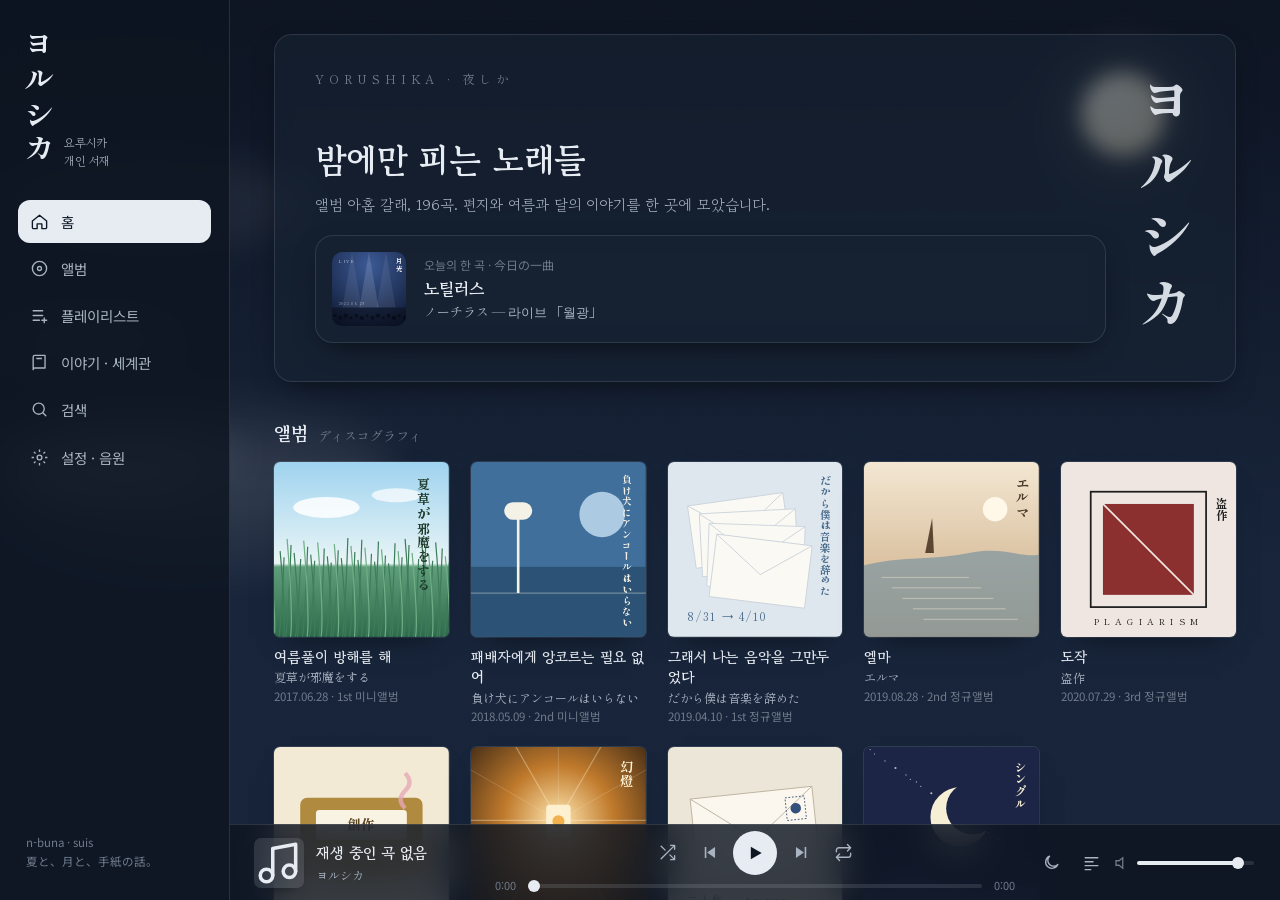
==== docs/index.html @ 0a89883e "앨범 커버 점검: 라이브는 공식 영상 썸네일, 앨범별 상태 표시, 실패 시 재시도 - 라이브 5편: 음악 카탈로그에 커버가 없어 공식 채널 대표 라이브 영상 썸네일(자르지 않음) " ====
<!DOCTYPE html>
<html lang="ko" data-mode="day">
<head>
<meta charset="utf-8">
<meta name="viewport" content="width=device-width,initial-scale=1,viewport-fit=cover">
<meta name="theme-color" content="#f7f4ec">
<meta name="mobile-web-app-capable" content="yes">
<meta name="apple-mobile-web-app-capable" content="yes">
<title>夜しか — 요루시카 서재</title>
<link rel="manifest" href="manifest.webmanifest">
<link rel="icon" href="icon-192.png">
<link rel="preconnect" href="https://fonts.googleapis.com"><link rel="preconnect" href="https://fonts.gstatic.com" crossorigin>
<link href="https://fonts.googleapis.com/css2?family=Shippori+Mincho:wght@400;600;800&family=Gowun+Batang:wght@400;700&family=Noto+Sans+KR:wght@400;500;700&display=swap" rel="stylesheet">
<style>:root{
  --paper:#f7f4ec; --paper2:#efeadf; --ink:#1f2a36; --ink2:#5b6672; --ink3:#8d96a0;
  --line:rgba(31,42,54,.12); --card:rgba(255,255,255,.62); --glass:rgba(250,248,242,.78);
  --accent:#3f6f9a; --accent2:#b9d4ea; --sky1:#cfe6f5; --sky2:#f7f4ec; --shadow:0 10px 30px -14px rgba(31,42,54,.35);
  --jp:'Shippori Mincho','Hiragino Mincho ProN','Yu Mincho',serif;
  --kr:'Gowun Batang','Noto Serif KR','Nanum Myeongjo',serif;
  --ui:'Noto Sans KR','Pretendard',system-ui,sans-serif;
  --player-h:76px; --tab-h:0px;
}
[data-mode=night]{
  --paper:#0f1724; --paper2:#141e2e; --ink:#e7ecf3; --ink2:#a9b4c2; --ink3:#6f7b8b;
  --line:rgba(231,236,243,.12); --card:rgba(24,34,50,.62); --glass:rgba(14,21,33,.82);
  --sky1:#0b1220; --sky2:#152238; --shadow:0 10px 30px -12px rgba(0,0,0,.7);
}
*{box-sizing:border-box;-webkit-tap-highlight-color:transparent}
html,body{margin:0;height:100%}
body{background:var(--paper);color:var(--ink);font-family:var(--ui);font-size:15px;line-height:1.6;overflow:hidden;transition:background .6s,color .6s}
button{font:inherit;color:inherit;background:none;border:0;cursor:pointer;padding:0}
input,textarea{font:inherit;color:inherit}
a{color:inherit;text-decoration:none}
.jp{font-family:var(--jp)} .kr{font-family:var(--kr)}

/* ---------- 하늘 배경 ---------- */
#sky{position:fixed;inset:0;z-index:0;pointer-events:none;background:linear-gradient(180deg,var(--sky1) 0%,var(--sky2) 62%);transition:background .8s}
#sky::after{content:"";position:absolute;inset:0;opacity:.35;mix-blend-mode:multiply;
  background-image:url("data:image/svg+xml,%3Csvg xmlns='http://www.w3.org/2000/svg' width='160' height='160'%3E%3Cfilter id='n'%3E%3CfeTurbulence type='fractalNoise' baseFrequency='.9' numOctaves='2' stitchTiles='stitch'/%3E%3CfeColorMatrix values='0 0 0 0 .5 0 0 0 0 .45 0 0 0 0 .4 0 0 0 .18 0'/%3E%3C/filter%3E%3Crect width='100%25' height='100%25' filter='url(%23n)'/%3E%3C/svg%3E")}
[data-mode=night] #sky::after{mix-blend-mode:screen;opacity:.12}
.cloud{position:absolute;border-radius:50%;background:#fff;filter:blur(18px);opacity:.75;animation:drift linear infinite}
[data-mode=night] .cloud{opacity:.05}
@keyframes drift{from{transform:translateX(-30vw)}to{transform:translateX(130vw)}}
.star{position:absolute;width:2px;height:2px;border-radius:50%;background:#fff;opacity:0;animation:tw 4s ease-in-out infinite}
[data-mode=day] .star{display:none}
@keyframes tw{0%,100%{opacity:.1}50%{opacity:.9}}
#moon{position:absolute;right:9%;top:8%;width:84px;height:84px;border-radius:50%;opacity:0;transition:opacity 1s;
  background:radial-gradient(circle at 36% 34%,#fffbea,#f2e6c4 60%,#d8c99c);box-shadow:0 0 60px 14px rgba(255,244,210,.18)}
[data-mode=night] #moon{opacity:.9}
.petal{position:absolute;top:-20px;width:9px;height:7px;border-radius:70% 0 70% 0;background:#f4cfd6;opacity:.7;animation:fall linear infinite}
[data-mode=night] .petal{background:#9fb4d8;opacity:.25}
@keyframes fall{to{transform:translate(-120px,110vh) rotate(540deg)}}

/* ---------- 레이아웃 ---------- */
#app{position:relative;z-index:1;display:grid;grid-template-columns:230px 1fr;height:100%}
#side{padding:28px 18px;display:flex;flex-direction:column;gap:4px;border-right:1px solid var(--line);background:var(--glass);backdrop-filter:blur(14px)}
.brand{display:flex;align-items:flex-end;gap:10px;margin:0 6px 26px}
.brand .v{writing-mode:vertical-rl;font-family:var(--jp);font-size:30px;font-weight:800;letter-spacing:.18em;line-height:1}
.brand small{font-family:var(--kr);color:var(--ink2);font-size:12px;line-height:1.5}
.nav{display:flex;align-items:center;gap:12px;padding:10px 12px;border-radius:12px;color:var(--ink2);font-size:14.5px;transition:.2s}
.nav svg{width:19px;height:19px;flex:none}
.nav:hover{background:var(--line);color:var(--ink)}
.nav.on{background:var(--ink);color:var(--paper)}
.side-foot{margin-top:auto;font-size:11.5px;color:var(--ink3);padding:0 8px;line-height:1.7}
#main{overflow-y:auto;overflow-x:hidden;padding:34px 44px calc(var(--player-h) + 40px);scroll-behavior:smooth}
#main::-webkit-scrollbar{width:8px}#main::-webkit-scrollbar-thumb{background:var(--line);border-radius:8px}
.view{animation:rise .5s cubic-bezier(.2,.7,.2,1)}
@keyframes rise{from{opacity:0;transform:translateY(10px)}to{opacity:1;transform:none}}
#tabs{display:none}

/* ---------- 공통 ---------- */
h1.page{font-family:var(--kr);font-weight:700;font-size:30px;margin:0 0 4px;letter-spacing:-.01em}
.page-sub{color:var(--ink2);font-family:var(--jp);margin:0 0 26px;font-size:14px}
.sec-t{display:flex;align-items:baseline;gap:10px;margin:36px 0 14px}
.sec-t h2{font-family:var(--kr);font-size:19px;margin:0}
.sec-t span{font-family:var(--jp);color:var(--ink3);font-size:13px}
.card{background:var(--card);border:1px solid var(--line);border-radius:18px;backdrop-filter:blur(10px);box-shadow:var(--shadow)}
.btn{display:inline-flex;align-items:center;gap:8px;padding:9px 16px;border-radius:999px;border:1px solid var(--line);background:var(--card);font-size:13.5px;transition:.2s}
.btn:hover{border-color:var(--ink2)}
.btn.pri{background:var(--ink);color:var(--paper);border-color:var(--ink)}
.btn svg{width:16px;height:16px}
.ibtn{width:36px;height:36px;display:inline-grid;place-items:center;border-radius:50%;transition:.15s;color:var(--ink2)}
.ibtn:hover{background:var(--line);color:var(--ink)}
.ibtn svg{width:19px;height:19px}
.ibtn.on{color:#d4566b}
.chip{display:inline-block;font-size:11px;padding:2px 8px;border-radius:999px;border:1px solid var(--line);color:var(--ink2);font-family:var(--ui)}
.muted{color:var(--ink2)} .tiny{font-size:12px;color:var(--ink3)}
.empty{padding:40px 20px;text-align:center;color:var(--ink2);font-family:var(--kr)}

/* ---------- 홈 ---------- */
.hero{position:relative;display:grid;grid-template-columns:1fr auto;gap:30px;align-items:end;padding:38px 40px;overflow:hidden;min-height:250px}
.hero .vt{writing-mode:vertical-rl;font-family:var(--jp);font-size:54px;font-weight:800;letter-spacing:.25em;line-height:1.1;opacity:.92}
.hero h1{font-family:var(--kr);font-size:34px;line-height:1.35;margin:0 0 10px;font-weight:700}
.hero p{margin:0;color:var(--ink2);font-family:var(--kr);max-width:520px}
.hero .line{position:absolute;left:40px;top:34px;font-family:var(--jp);font-size:12px;letter-spacing:.4em;color:var(--ink3)}
.today{display:flex;gap:18px;align-items:center;padding:16px;margin-top:18px;cursor:pointer}
.today .art{width:74px;height:74px;border-radius:10px;flex:none;overflow:hidden}
.shelf{display:grid;grid-template-columns:repeat(auto-fill,minmax(168px,1fr));gap:22px}
.alb{cursor:pointer;transition:transform .3s}
.alb:hover{transform:translateY(-4px)}
.alb .art{aspect-ratio:1;border-radius:6px;overflow:hidden;box-shadow:0 14px 28px -16px rgba(0,0,0,.55),0 0 0 1px var(--line)}
.alb .t{font-family:var(--kr);font-weight:700;font-size:14.5px;margin-top:10px;line-height:1.4}
.alb .j{font-family:var(--jp);font-size:12px;color:var(--ink2)}
.alb .y{font-size:11.5px;color:var(--ink3)}
.art svg{display:block;width:100%;height:100%}

/* ---------- 앨범 상세 ---------- */
.ahead{display:grid;grid-template-columns:240px 1fr;gap:34px;align-items:end;margin-bottom:26px}
.ahead .art{aspect-ratio:1;border-radius:8px;overflow:hidden;box-shadow:0 24px 40px -22px rgba(0,0,0,.6)}
.ahead .type{font-size:12px;letter-spacing:.12em;color:var(--accent)}
.ahead h1{font-family:var(--kr);font-size:34px;margin:4px 0 2px;line-height:1.3}
.ahead .j{font-family:var(--jp);font-size:17px;color:var(--ink2)}
.ahead .bl{font-family:var(--kr);margin:14px 0 18px;color:var(--ink2);max-width:580px}
.ahead .acts{display:flex;gap:10px;flex-wrap:wrap}
.tl{padding:6px}
.tr{display:grid;grid-template-columns:34px 1fr auto;align-items:center;gap:12px;padding:10px 12px;border-radius:12px;cursor:pointer;transition:background .15s}
.tr:hover{background:var(--line)}
.tr .n{font-family:var(--jp);color:var(--ink3);text-align:center;font-size:13px}
.tr .k{font-family:var(--kr);font-weight:700;font-size:15px;line-height:1.35}
.tr .jj{font-family:var(--jp);font-size:12.5px;color:var(--ink2)}
.tr .m{display:flex;align-items:center;gap:2px}
.tr.playing .k{color:var(--accent)}
.tr.playing .n{color:var(--accent)}
.dot{width:7px;height:7px;border-radius:50%;background:var(--accent);display:inline-block;margin-left:6px;vertical-align:middle}
.eq{display:inline-flex;gap:2px;align-items:flex-end;height:12px}
.eq i{width:3px;background:var(--accent);animation:eq .9s ease-in-out infinite}
.eq i:nth-child(2){animation-delay:.2s}.eq i:nth-child(3){animation-delay:.4s}
@keyframes eq{0%,100%{height:3px}50%{height:12px}}
.paused .eq i{animation-play-state:paused}

/* ---------- 이야기 ---------- */
.story-intro{padding:30px 34px;font-family:var(--kr);font-size:15.5px;line-height:1.95}
.story-intro p{margin:0 0 12px}
.timeline{position:relative;margin-left:14px;padding-left:30px;border-left:1px dashed var(--ink3)}
.arc{position:relative;margin-bottom:30px}
.arc::before{content:"";position:absolute;left:-37px;top:22px;width:13px;height:13px;border-radius:50%;background:var(--paper);border:2px solid var(--ink)}
.arc .card{padding:24px 28px}
.arc .era{font-family:var(--jp);font-size:12px;letter-spacing:.2em;color:var(--ink3)}
.arc h3{font-family:var(--kr);font-size:22px;margin:2px 0 12px}
.arc .bd{font-family:var(--kr);line-height:1.95;white-space:pre-line}
.arc .nt{margin-top:14px;font-size:12.5px;color:var(--ink2);padding:10px 14px;border-radius:10px;background:var(--line)}
.arc .als{display:flex;gap:10px;margin-top:16px;flex-wrap:wrap}
.mini-alb{display:flex;gap:10px;align-items:center;padding:6px 12px 6px 6px;border-radius:12px;border:1px solid var(--line);cursor:pointer;font-family:var(--kr);font-size:13px}
.mini-alb .art{width:38px;height:38px;border-radius:5px;overflow:hidden}
.chars{display:grid;grid-template-columns:repeat(auto-fill,minmax(220px,1fr));gap:16px}
.char{padding:22px;position:relative;overflow:hidden}
.char .nm{font-family:var(--kr);font-size:20px;font-weight:700}
.char .jp{position:absolute;right:16px;top:14px;writing-mode:vertical-rl;font-size:15px;color:var(--ink3);letter-spacing:.15em}
.char .rl{font-size:12px;color:var(--accent);margin:2px 0 10px}
.char .ds{font-family:var(--kr);font-size:14px;color:var(--ink2);padding-right:22px}
.motifs{display:grid;grid-template-columns:repeat(auto-fill,minmax(250px,1fr));gap:12px}
.motif{display:flex;gap:16px;padding:16px 18px;align-items:flex-start}
.motif .kj{font-family:var(--jp);font-size:30px;line-height:1;font-weight:800;min-width:46px;text-align:center}
.motif b{font-family:var(--kr)} .motif p{margin:2px 0 0;font-family:var(--kr);font-size:13.5px;color:var(--ink2)}
table.ref{width:100%;border-collapse:collapse;font-size:14px}
table.ref td{padding:12px 16px;border-bottom:1px solid var(--line)}
table.ref td:first-child{font-family:var(--jp);font-weight:600;white-space:nowrap}
table.ref tr:last-child td{border:0}
.lives{display:flex;flex-direction:column}
.live{display:grid;grid-template-columns:64px 1fr;gap:12px;padding:12px 18px;border-bottom:1px solid var(--line);font-family:var(--kr)}
.live:last-child{border:0}
.live .yr{font-family:var(--jp);color:var(--accent);font-weight:700}

/* ---------- 플레이리스트 ---------- */
.pls{display:grid;grid-template-columns:repeat(auto-fill,minmax(200px,1fr));gap:18px}
.pl{padding:18px;cursor:pointer;transition:.25s}
.pl:hover{transform:translateY(-3px)}
.pl .cov{aspect-ratio:1;border-radius:10px;overflow:hidden;display:grid;grid-template-columns:1fr 1fr;margin-bottom:12px;background:var(--line)}
.pl .cov>div{overflow:hidden}
.pl .nm{font-family:var(--kr);font-weight:700}
.newpl{display:grid;place-items:center;border:1.5px dashed var(--ink3);background:transparent;box-shadow:none;min-height:240px;color:var(--ink2);font-family:var(--kr)}

/* ---------- 플레이어 바 ---------- */
#player{position:fixed;left:230px;right:0;bottom:0;height:var(--player-h);z-index:20;display:grid;grid-template-columns:minmax(0,1fr) auto minmax(0,1fr);align-items:center;gap:18px;padding:0 24px;background:var(--glass);backdrop-filter:blur(18px);border-top:1px solid var(--line)}
#player .now{display:flex;gap:12px;align-items:center;min-width:0;cursor:pointer}
#player .now .art{width:50px;height:50px;border-radius:7px;overflow:hidden;flex:none;box-shadow:0 6px 14px -8px rgba(0,0,0,.5)}
#player .now .tx{min-width:0}
#player .now .k{font-family:var(--kr);font-weight:700;white-space:nowrap;overflow:hidden;text-overflow:ellipsis}
#player .now .j{font-family:var(--jp);font-size:12px;color:var(--ink2);white-space:nowrap;overflow:hidden;text-overflow:ellipsis}
.ctr{display:flex;flex-direction:column;align-items:center;gap:2px;width:min(46vw,520px)}
.ctr .b{display:flex;align-items:center;gap:6px}
.play{width:44px;height:44px;border-radius:50%;background:var(--ink);color:var(--paper);display:grid;place-items:center;transition:transform .15s}
.play:active{transform:scale(.92)}
.play svg{width:20px;height:20px}
.seek{display:flex;align-items:center;gap:10px;width:100%;font-size:11px;color:var(--ink3);font-variant-numeric:tabular-nums}
input[type=range]{-webkit-appearance:none;appearance:none;flex:1;height:4px;border-radius:4px;background:linear-gradient(to right,var(--ink) var(--p,0%),var(--line) var(--p,0%));outline:none}
input[type=range]::-webkit-slider-thumb{-webkit-appearance:none;width:12px;height:12px;border-radius:50%;background:var(--ink);border:0}
input[type=range]::-moz-range-thumb{width:12px;height:12px;border-radius:50%;background:var(--ink);border:0}
.rgt{display:flex;justify-content:flex-end;align-items:center;gap:4px}
.vol{width:90px;flex:none}

/* ---------- 지금 재생 (전체화면) ---------- */
#np{position:fixed;inset:0;z-index:40;background:var(--paper);transform:translateY(100%);transition:transform .5s cubic-bezier(.2,.8,.2,1);display:grid;grid-template-columns:minmax(300px,42%) 1fr;overflow:hidden}
#np.open{transform:none}
#np .bg{position:absolute;inset:-20%;filter:blur(60px) saturate(1.2);opacity:.45;pointer-events:none}
#np .lft{position:relative;display:flex;flex-direction:column;justify-content:center;align-items:center;padding:40px;gap:20px}
#np .bigart{width:min(380px,80%);aspect-ratio:1;border-radius:10px;overflow:hidden;box-shadow:0 40px 60px -30px rgba(0,0,0,.6)}
#np .ttl{text-align:center}
#np .ttl .k{font-family:var(--kr);font-size:26px;font-weight:700;line-height:1.35}
#np .ttl .j{font-family:var(--jp);font-size:16px;color:var(--ink2)}
#np .ttl .a{font-size:12.5px;color:var(--ink3);margin-top:4px;cursor:pointer}
#np .ctr{width:min(420px,90%)}
#np .ctr .b{gap:14px}
#np .play{width:58px;height:58px}
#np .rgt2{position:relative;display:flex;flex-direction:column;min-height:0;border-left:1px solid var(--line);background:var(--glass)}
.np-top{display:flex;flex-wrap:wrap;align-items:center;gap:8px;padding:16px 22px;border-bottom:1px solid var(--line)}
.seg{display:inline-flex;background:var(--line);border-radius:999px;padding:3px}
.seg button{white-space:nowrap;padding:6px 14px;border-radius:999px;font-size:13px;color:var(--ink2)}
.seg button.on{background:var(--paper);color:var(--ink);box-shadow:0 2px 6px rgba(0,0,0,.1)}
.np-body{flex:1;overflow-y:auto;padding:30px 40px 60px}
.lyr{max-width:640px;margin:0 auto}
.lyr .ln{margin:0 0 18px}
.lyr .ljp{font-family:var(--jp);font-size:19px;line-height:1.75}
.lyr .lkr{font-family:var(--kr);font-size:15px;color:var(--ink2);line-height:1.7}
.lyr.side{display:grid;grid-template-columns:1fr 1fr;gap:0 30px;max-width:none}
.lyr.side .ln{display:contents}
.lyr.side .ljp,.lyr.side .lkr{margin-bottom:14px}
.lyr .gap{height:22px}
.lyr.only-kr .lkr{font-size:18px;color:var(--ink)}
.lyr-empty{max-width:520px;margin:30px auto;text-align:center;font-family:var(--kr);color:var(--ink2);line-height:1.9}
.lyr-empty .big{font-family:var(--jp);font-size:46px;color:var(--ink3);opacity:.5}
.ed{display:grid;grid-template-columns:1fr 1fr;gap:16px}
.ed label{font-size:12.5px;color:var(--ink2);display:block;margin-bottom:6px}
.ed textarea{width:100%;min-height:420px;resize:vertical;border-radius:12px;border:1px solid var(--line);background:var(--card);padding:14px;line-height:1.8;outline:none}
.ed textarea:focus{border-color:var(--ink2)}
.ed .jpta{font-family:var(--jp);font-size:15px}.ed .krta{font-family:var(--kr);font-size:14.5px}
.info{max-width:620px;margin:0 auto;font-family:var(--kr)}
.info dl{display:grid;grid-template-columns:90px 1fr;gap:12px 16px;margin:0 0 22px}
.info dt{color:var(--ink3);font-size:13px}
.info .note{padding:18px 20px;border-radius:14px;background:var(--line);line-height:1.9}
.links{display:flex;gap:10px;flex-wrap:wrap;margin-top:20px}
.close-np{position:absolute;left:18px;top:18px;z-index:2}

/* ---------- 모달/토스트 ---------- */
#modal{position:fixed;inset:0;z-index:60;background:rgba(10,14,20,.38);display:none;place-items:center;padding:20px;backdrop-filter:blur(3px)}
#modal.open{display:grid}
#modal .box{width:min(420px,100%);max-height:80vh;overflow:auto;padding:22px;background:var(--paper);border-radius:20px;box-shadow:0 30px 60px -20px rgba(0,0,0,.5);animation:rise .25s}
#modal h3{font-family:var(--kr);margin:0 0 14px}
.opt{display:flex;gap:12px;align-items:center;width:100%;padding:11px 12px;border-radius:12px;text-align:left;font-family:var(--kr)}
.opt:hover{background:var(--line)}
.field{width:100%;padding:11px 14px;border-radius:12px;border:1px solid var(--line);background:var(--card);outline:none;font-family:var(--kr)}
#toast{position:fixed;left:50%;bottom:calc(var(--player-h) + var(--tab-h) + 18px);transform:translate(-50%,20px);z-index:70;background:var(--ink);color:var(--paper);padding:10px 18px;border-radius:999px;font-size:13.5px;opacity:0;transition:.3s;pointer-events:none;font-family:var(--kr);max-width:90vw;text-align:center}
#toast.show{opacity:1;transform:translate(-50%,0)}
.search{display:flex;align-items:center;gap:10px;padding:10px 16px;border-radius:999px;border:1px solid var(--line);background:var(--card);margin-bottom:24px;max-width:520px}
.search input{flex:1;border:0;background:none;outline:none;font-family:var(--kr)}
.set{padding:22px 26px;margin-bottom:16px}
.set h3{font-family:var(--kr);margin:0 0 6px;font-size:17px}
.set p{margin:0 0 14px;color:var(--ink2);font-size:13.5px;font-family:var(--kr)}
.prog{height:6px;border-radius:6px;background:var(--line);overflow:hidden;margin-top:10px}
.prog i{display:block;height:100%;background:var(--accent);width:0;transition:width .3s}

/* ---------- 모바일 ---------- */
@media (max-width:820px){
  :root{--player-h:64px;--tab-h:60px}
  #app{grid-template-columns:1fr}
  #side{display:none}
  #main{padding:20px 16px calc(var(--player-h) + var(--tab-h) + 30px)}
  #tabs{display:flex;position:fixed;left:0;right:0;bottom:0;height:calc(var(--tab-h) + env(safe-area-inset-bottom));padding-bottom:env(safe-area-inset-bottom);z-index:21;background:var(--glass);backdrop-filter:blur(18px);border-top:1px solid var(--line)}
  #tabs .nav{flex:1;flex-direction:column;gap:2px;font-size:10.5px;padding:8px 0;border-radius:0;justify-content:center}
  #tabs .nav.on{background:none;color:var(--ink)}
  #tabs .nav svg{width:21px;height:21px}
  #player{left:8px;right:8px;bottom:calc(var(--tab-h) + env(safe-area-inset-bottom) + 6px);height:var(--player-h);border-radius:16px;border:1px solid var(--line);grid-template-columns:1fr auto;padding:0 8px 0 8px;gap:8px;box-shadow:var(--shadow)}
  #player .ctr{width:auto}
  #player .ctr .seek,#player .rgt,#player .ctr .b .hide-m{display:none}
  #player .now .art{width:44px;height:44px}
  #player .mprog{position:absolute;left:14px;right:14px;bottom:0;height:2px;background:var(--line);border-radius:2px;overflow:hidden}
  #player .mprog i{display:block;height:100%;background:var(--ink);width:0}
  .hero{grid-template-columns:1fr;padding:54px 22px 26px;min-height:0}
  .hero .line{left:22px;top:24px;letter-spacing:.3em}
  .hero .vt{position:absolute;right:14px;top:18px;font-size:36px;opacity:.18}
  .hero h1{font-size:25px}
  .shelf{grid-template-columns:repeat(2,1fr);gap:16px}
  .ahead{grid-template-columns:1fr;gap:18px}
  .ahead .art{width:62%;margin:0 auto}
  .ahead h1{font-size:26px}
  h1.page{font-size:25px}
  #np{grid-template-columns:1fr;grid-template-rows:auto 1fr;overflow-y:auto}
  #np .lft{padding:56px 22px 18px;gap:14px}
  #np .bigart{width:min(300px,72vw)}
  #np .rgt2{border-left:0;border-top:1px solid var(--line);min-height:70vh}
  .np-body{padding:22px 18px 80px}
  .np-top{padding:12px 14px}.seg button{padding:6px 11px;font-size:12.5px}
  .lyr.side{grid-template-columns:1fr}
  .lyr.side .ln{display:block}
  .ed{grid-template-columns:1fr}.ed textarea{min-height:260px}
  .arc .card{padding:20px}
  .story-intro{padding:22px}
  .timeline{margin-left:6px;padding-left:20px}
  .arc::before{left:-27px}
}
@media (min-width:821px){#player .mprog{display:none}}

/* ---------- 가사 싱크 ---------- */
#np{--ls:1}
.lyr .ljp{font-size:calc(19px*var(--ls))} .lyr .lkr{font-size:calc(15px*var(--ls))}
.lyr.only-kr .lkr{font-size:calc(18px*var(--ls))}
.lyr.synced .ljp,.lyr.synced .lkr{opacity:.34;transition:opacity .4s,transform .4s,color .4s;cursor:pointer;transform-origin:left center}
.lyr.synced .past{opacity:.5}
.lyr.synced .near{opacity:.62}
.lyr.synced .cur{opacity:1}
.lyr.synced .ljp.cur{transform:scale(1.045);font-weight:600}
.lyr.synced .lkr.cur{color:var(--accent)}
.lyr.synced [data-li]:hover{opacity:.85}
.np-tools{display:flex;align-items:center;gap:2px;margin-left:auto}
.ibtn.sm{width:28px;height:28px;font-size:16px}
.btn.sm{padding:5px 12px;font-size:12.5px}
.play.sm{width:36px;height:36px}.play.sm svg{width:15px;height:15px}
.imm-t{min-width:0;white-space:nowrap;overflow:hidden;text-overflow:ellipsis}
.sync-bar{display:flex;align-items:center;gap:8px;max-width:640px;margin:0 auto 22px;padding:8px 10px 8px 14px;border-radius:999px;background:var(--line);font-size:12.5px;color:var(--ink2);font-family:var(--kr)}
.sync-bar svg{width:15px;height:15px}
.live-dot{width:8px;height:8px;border-radius:50%;background:var(--ink3);flex:none}
.live-dot.on{background:var(--accent);box-shadow:0 0 0 0 var(--accent);animation:pulse 1.6s infinite}
.live-dot.rec{background:#d4566b}
@keyframes pulse{0%{box-shadow:0 0 0 0 color-mix(in srgb,var(--accent) 60%,transparent)}100%{box-shadow:0 0 0 10px transparent}}
.focus{display:flex;flex-direction:column;justify-content:center;align-items:center;text-align:center;min-height:62vh;gap:28px;padding:10px}
.focus .ljp{font-family:var(--jp);line-height:1.6}.focus .lkr{font-family:var(--kr);color:var(--ink2);margin-top:4px}
.focus .fp,.focus .fn,.focus .fn2{opacity:.38;transition:opacity .4s}
.focus .fn2{opacity:.2}
.focus .fp .ljp,.focus .fn .ljp,.focus .fn2 .ljp{font-size:calc(17px*var(--ls))}.focus .fp .lkr,.focus .fn .lkr,.focus .fn2 .lkr{font-size:calc(13px*var(--ls))}
.focus .fc .ljp{font-size:calc(30px*var(--ls));font-weight:600}.focus .fc .lkr{font-size:calc(19px*var(--ls));color:var(--accent)}
.focus .fc.swap{animation:swap .45s cubic-bezier(.2,.8,.2,1)}
@keyframes swap{from{opacity:0;transform:translateY(14px)}to{opacity:1;transform:none}}
#np.imm{grid-template-columns:1fr;grid-template-rows:1fr}#np.imm .rgt2{min-height:100vh}#np.imm .lft{display:none}#np.imm .rgt2{border:0;background:transparent}
#np.imm .bg{opacity:.3}
#np .play.sm{width:38px;height:38px}#np .play.sm svg{width:15px;height:15px}
#np .ttl .a{color:var(--ink2)}
.mono{font-family:ui-monospace,'SF Mono',Menlo,monospace;font-variant-numeric:tabular-nums;font-size:12.5px}
.sync{max-width:640px;margin:0 auto;display:flex;flex-direction:column;gap:14px}
.sync-head{display:flex;align-items:center;gap:10px;font-family:var(--kr)}
.sync-card{padding:22px 24px;border-radius:18px;background:var(--card);border:1px solid var(--line);min-height:130px}
.sync-card .ljp{font-family:var(--jp);font-size:22px;line-height:1.6;margin-top:6px}
.sync-card .lkr{font-family:var(--kr);color:var(--ink2)}
.sync-next{margin-top:12px;padding-top:10px;border-top:1px dashed var(--line);font-family:var(--jp);color:var(--ink3);font-size:14px}
.tapbtn{width:100%;padding:24px;border-radius:20px;background:var(--ink);color:var(--paper);font-size:20px;font-family:var(--kr);font-weight:700;transition:transform .08s,opacity .2s;touch-action:manipulation;user-select:none}
.tapbtn:active{transform:scale(.97)}.tapbtn:disabled{opacity:.3}
.sync-acts{display:flex;flex-wrap:wrap;gap:8px}
.sync-list{display:flex;flex-direction:column;border:1px solid var(--line);border-radius:14px;max-height:300px;overflow:auto}
.sl{display:grid;grid-template-columns:72px 1fr;gap:10px;text-align:left;padding:8px 14px;border-bottom:1px solid var(--line);font-size:13.5px}
.sl:last-child{border:0}.sl:hover{background:var(--line)}.sl.on{background:color-mix(in srgb,var(--accent) 14%,transparent)}
.sl .mono{color:var(--ink3)}
.scn{margin:18px 0 4px;display:flex;flex-direction:column;gap:6px}
.scn-l{display:flex;gap:10px;align-items:center;text-align:left;padding:10px 14px;border-radius:12px;border:1px solid var(--line);font-family:var(--kr);font-size:13.5px}
.scn-l:hover{border-color:var(--ink2)}.scn-l .jp{color:var(--accent);font-weight:800}

/* ---------- 이야기 읽기 ---------- */
.back{display:inline-block;font-size:13px;color:var(--ink2);margin-bottom:14px}
.rhead{margin-bottom:26px}
.rhead .era{font-size:12px;letter-spacing:.24em;color:var(--accent)}
.rhead .lead{font-size:17px;line-height:1.9;max-width:720px;color:var(--ink);margin:6px 0 16px}
.rhead .als{display:flex;gap:10px;flex-wrap:wrap}
.legend{display:flex;flex-wrap:wrap;gap:6px 18px;margin-top:16px;font-size:12px;color:var(--ink3)}
.legend span{display:inline-flex;align-items:center;gap:6px}
.tag{font-style:normal;font-size:11px;padding:2px 9px;border-radius:999px;font-family:var(--ui);white-space:nowrap;flex:none}
.tag.off{background:var(--ink);color:var(--paper)}
.tag.ana{border:1px solid var(--accent);color:var(--accent)}
.tag.int{border:1px dashed var(--ink3);color:var(--ink2)}
.rgrid{display:grid;grid-template-columns:minmax(0,1fr) 340px;gap:24px;align-items:start}
.scenes{display:flex;flex-direction:column;gap:16px;position:relative}
.scene{display:grid;grid-template-columns:52px minmax(0,1fr);gap:4px;padding:22px 24px 20px 14px;position:relative;overflow:hidden;
  background-image:repeating-linear-gradient(transparent 0 33px,color-mix(in srgb,var(--ink) 5%,transparent) 33px 34px);transition:box-shadow .4s}
.scene.flash{box-shadow:0 0 0 2px var(--accent),var(--shadow)}
.scene .sn{font-size:30px;font-weight:800;color:var(--accent);text-align:center;line-height:1;padding-top:2px;opacity:.85}
.scene .st{display:flex;align-items:flex-start;gap:10px;justify-content:space-between}
.scene h3{margin:0;font-size:19px;line-height:1.4}
.scene p{margin:8px 0 0;line-height:1.95;font-size:15px}
.chips{display:flex;flex-wrap:wrap;gap:8px;margin-top:14px}
.schip{display:inline-flex;align-items:center;gap:7px;padding:6px 12px 6px 9px;border-radius:999px;border:1px solid var(--line);background:var(--paper);font-size:13px;transition:.2s}
.schip:hover{border-color:var(--accent)}
.schip svg{width:13px;height:13px;color:var(--accent)}
.schip .jp{font-size:11.5px;color:var(--ink3)}
.raside{display:flex;flex-direction:column;gap:16px;position:sticky;top:0}
.side-card{padding:18px 20px}
.side-t{font-family:var(--kr);font-weight:700;margin-bottom:10px}
.rel{width:100%;height:auto;display:block;max-width:420px;margin:0 auto}
.rel-l{list-style:none;margin:8px 0 0;padding:0;font-family:var(--kr);font-size:13px;color:var(--ink2);display:flex;flex-direction:column;gap:6px}
.rel-l b{color:var(--ink);margin-right:4px}
.scene .sn small{display:block;font-size:11px;font-weight:400;color:var(--ink3);margin-bottom:4px}
.prop{display:flex;flex-direction:column;padding:10px 0;border-bottom:1px solid var(--line);font-size:13.5px}
.prop:last-child{border:0}.prop span{color:var(--ink2)}
.olist{margin:0;padding-left:22px;font-size:13.5px;display:flex;flex-direction:column;gap:4px}
.olist li{cursor:pointer;color:var(--ink3);padding:2px 0}
.olist li.hit{color:var(--ink);font-weight:700}
.olist li:hover{color:var(--accent)}
.rnav{display:grid;grid-template-columns:1fr 1fr;gap:16px;margin-top:30px}
.rnav a{padding:18px 22px;display:flex;flex-direction:column;gap:2px}
@media (max-width:1100px){.rgrid{grid-template-columns:1fr}.raside{position:static}}
@media (max-width:820px){
  .scene{grid-template-columns:36px minmax(0,1fr);padding:18px 16px 16px 8px}
  .scene .sn{font-size:22px}.scene .st{flex-direction:column;gap:6px}
  .rhead .lead{font-size:15.5px}
  .rnav{grid-template-columns:1fr}
  .np-tools{margin-left:0}
  .focus{min-height:50vh}.focus .fc .ljp{font-size:calc(24px*var(--ls))}
  .tapbtn{padding:30px}
}

.sb-t{flex:1;min-width:0;white-space:nowrap;overflow:hidden;text-overflow:ellipsis}

.chip.new{border-color:var(--accent);color:var(--accent);font-weight:700;letter-spacing:.05em}
.alb .art{position:relative}
.newb{position:absolute;left:8px;top:8px;background:#d4566b;color:#fff;font-size:10.5px;font-weight:700;padding:2px 8px;border-radius:999px;letter-spacing:.08em}
.upd-row{display:flex;flex-wrap:wrap;gap:8px}
.upd-log{margin-top:14px;border-top:1px solid var(--line);padding-top:10px;display:flex;flex-direction:column;gap:6px;font-size:13px;font-family:var(--kr)}
.btn:disabled{opacity:.65;cursor:default}
table.keys td{padding:8px 12px}

/* ---------- 버전 ---------- */
.ver-link{display:flex;align-items:center;justify-content:space-between;gap:12px;padding:18px 22px;cursor:pointer;transition:.25s}
.ver-link:hover{transform:translateY(-2px)}
.vgrid{display:grid;grid-template-columns:repeat(auto-fill,minmax(min(100%,420px),1fr));gap:14px;margin-bottom:10px}
.vpair{padding:16px 18px}
.vp-h{font-weight:700;font-size:16px;margin-bottom:10px}
.vp-row{display:grid;grid-template-columns:minmax(0,1fr) auto minmax(0,1fr);gap:8px;align-items:center}
.vp-c{display:flex;align-items:center;gap:10px;padding:8px;border-radius:12px;border:1px solid var(--line);cursor:pointer;min-width:0}
.vp-c:hover{border-color:var(--accent)}
.vp-c .art{width:44px;height:44px;border-radius:6px;overflow:hidden;flex:none}
.vp-c>div:nth-child(2){min-width:0;flex:1}
.vp-arrow{color:var(--ink3);font-family:var(--jp)}
@media (max-width:520px){.vp-row{grid-template-columns:1fr}.vp-arrow{text-align:center;transform:rotate(90deg)}}
/* YouTube 공식 영상 창 */
.dot.yt{background:transparent;border:1.5px solid var(--accent);width:6px;height:6px;opacity:.75}
#ytBox{position:fixed;z-index:45;display:none;flex-direction:column;background:#05070a;overflow:hidden;border-radius:10px;box-shadow:0 18px 40px -18px rgba(0,0,0,.65)}
#ytBox.on{display:flex}
#ytBox .ytw{position:relative;flex:1;min-height:0}
#ytBox .ytw iframe,#ytBox .ytw>div{position:absolute;inset:0;width:100%;height:100%;border:0}
#ytBox .ytb{display:flex;align-items:center;gap:4px;padding:4px 4px 4px 10px;background:rgba(14,18,26,.94);color:#e6ebf2;font:12px/1.3 var(--jp)}
#ytBox .ytb span{flex:1;min-width:0;overflow:hidden;white-space:nowrap;text-overflow:ellipsis;opacity:.9}
#ytBox .ytb .ibtn{color:#e6ebf2;width:28px;height:28px}
#ytBox .ytb .ibtn svg{width:16px;height:16px}
#ytBox.mini{right:16px;bottom:calc(var(--player-h) + var(--tab-h) + env(safe-area-inset-bottom) + 16px);width:228px;height:236px}
#ytBox.mini.left{right:auto;left:246px}
#ytBox.art{border-radius:10px}
#ytBox.art .ytb{display:none}
@media (max-width:820px){#ytBox.mini{right:10px;bottom:calc(var(--player-h) + var(--tab-h) + env(safe-area-inset-bottom) + 14px);width:206px;height:234px}#ytBox.mini.left{left:10px}#ytBox .ytb{padding:3px 2px 3px 8px}}
.ytm{font:600 10px/1 var(--kr);letter-spacing:.04em;color:var(--accent);border:1px solid currentColor;border-radius:4px;padding:1px 4px;margin-right:2px;vertical-align:1px}
.segbox{margin-top:10px;padding:10px 12px;border:1px dashed var(--line);border-radius:10px}
.segbox .upd-row{margin-top:8px}
/* 공식 커버 */
.awrap{position:relative;display:block;width:100%;height:100%}
.awrap .ocov{position:absolute;inset:0;width:100%;height:100%;object-fit:cover;display:block}
/* 재생 중인 곡이 없으면(밀어서 닫은 뒤 포함) 모바일에서는 하단 플레이어를 숨긴다 */
@media (max-width:820px){
  body.noplayer{--player-h:0px}
  body.noplayer #player{display:none}
  #player{touch-action:pan-y}
}
.awrap .ocov.yt{object-fit:contain;background:#05070a}
.covgrid{display:grid;grid-template-columns:repeat(auto-fill,minmax(92px,1fr));gap:12px;margin-top:14px}
.covgrid .cg{cursor:pointer;text-align:center}
.covgrid .art{aspect-ratio:1;border-radius:6px;overflow:hidden;margin-bottom:6px;box-shadow:0 0 0 1px var(--line)}
.covgrid .tiny{line-height:1.35}
</style>
</head>
<body>
<div id="sky"></div>
<div id="app">
  <aside id="side">
    <div class="brand"><div class="v">ヨルシカ</div><small>요루시카<br>개인 서재</small></div>
    <a class="nav" data-nav="home" href="#/home"><svg viewBox="0 0 24 24" fill="none" stroke="currentColor" stroke-width="1.7" stroke-linejoin="round"><path d="M3 11.5 12 4l9 7.5V20a1 1 0 0 1-1 1h-5v-6h-6v6H4a1 1 0 0 1-1-1z"/></svg>홈</a>
    <a class="nav" data-nav="albums" href="#/albums"><svg viewBox="0 0 24 24" fill="none" stroke="currentColor" stroke-width="1.7"><circle cx="12" cy="12" r="9"/><circle cx="12" cy="12" r="2.5"/></svg>앨범</a>
    <a class="nav" data-nav="playlists" href="#/playlists"><svg viewBox="0 0 24 24" fill="none" stroke="currentColor" stroke-width="1.7" stroke-linecap="round"><path d="M4 6h12M4 12h12M4 18h8M18 15v6m-3-3h6"/></svg>플레이리스트</a>
    <a class="nav" data-nav="story" href="#/story"><svg viewBox="0 0 24 24" fill="none" stroke="currentColor" stroke-width="1.7" stroke-linejoin="round"><path d="M4 5a2 2 0 0 1 2-2h13v16H6a2 2 0 0 0-2 2zM4 5v16M8 7h7"/></svg>이야기 · 세계관</a>
    <a class="nav" data-nav="search" href="#/search"><svg viewBox="0 0 24 24" fill="none" stroke="currentColor" stroke-width="1.7" stroke-linecap="round"><circle cx="11" cy="11" r="7"/><path d="m20 20-3.5-3.5"/></svg>검색</a>
    <a class="nav" data-nav="settings" href="#/settings"><svg viewBox="0 0 24 24" fill="none" stroke="currentColor" stroke-width="1.7"><circle cx="12" cy="12" r="3"/><path d="M12 2v3M12 19v3M2 12h3M19 12h3M4.9 4.9l2.1 2.1M17 17l2.1 2.1M4.9 19.1 7 17M17 7l2.1-2.1"/></svg>설정 · 음원</a>
    <div class="side-foot">n-buna · suis<br>夏と、月と、手紙の話。</div>
  </aside>
  <main id="main"></main>
</div>

<div id="player">
  <div class="now" id="pNow"></div>
  <div class="ctr">
    <div class="b"><button class="ibtn hide-m" id="pShuf" data-act="shuf" title="셔플"></button><button class="ibtn hide-m" data-act="prev" title="이전"><svg viewBox="0 0 24 24" fill="currentColor"><path d="M6 5h2v14H6zM19 5 9 12l10 7z"/></svg></button>
      <button class="play" id="pPlay" data-act="toggle" title="재생/일시정지"></button>
      <button class="ibtn" data-act="next" title="다음"><svg viewBox="0 0 24 24" fill="currentColor"><path d="M16 5h2v14h-2zM5 5l10 7-10 7z"/></svg></button><button class="ibtn hide-m" id="pRep" data-act="rep" title="반복"></button></div>
    <div class="seek"><span id="tCur">0:00</span><input type="range" id="seek" min="0" max="1000" value="0"><span id="tDur">0:00</span></div>
  </div>
  <div class="rgt"><button class="ibtn" id="themeBtn" data-act="theme" title="낮/밤"></button><button class="ibtn" data-act="opennp" title="가사 보기"><svg viewBox="0 0 24 24" fill="none" stroke="currentColor" stroke-width="1.7" stroke-linecap="round"><path d="M4 6h16M4 11h10M4 16h16M4 21h7"/></svg></button><svg viewBox="0 0 24 24" width="18" fill="none" stroke="currentColor" stroke-width="1.7" style="color:var(--ink3)"><path d="M4 9v6h4l5 4V5L8 9z"/></svg><input type="range" id="vol" class="vol" min="0" max="1" step="0.01"></div>
  <div class="mprog" id="mprog"><i></i></div>
</div>

<nav id="tabs">
  <a class="nav" data-nav="home" href="#/home"><svg viewBox="0 0 24 24" fill="none" stroke="currentColor" stroke-width="1.7" stroke-linejoin="round"><path d="M3 11.5 12 4l9 7.5V20a1 1 0 0 1-1 1h-5v-6h-6v6H4a1 1 0 0 1-1-1z"/></svg>홈</a>
  <a class="nav" data-nav="albums" href="#/albums"><svg viewBox="0 0 24 24" fill="none" stroke="currentColor" stroke-width="1.7"><circle cx="12" cy="12" r="9"/><circle cx="12" cy="12" r="2.5"/></svg>앨범</a>
  <a class="nav" data-nav="playlists" href="#/playlists"><svg viewBox="0 0 24 24" fill="none" stroke="currentColor" stroke-width="1.7" stroke-linecap="round"><path d="M4 6h12M4 12h12M4 18h8M18 15v6m-3-3h6"/></svg>리스트</a>
  <a class="nav" data-nav="story" href="#/story"><svg viewBox="0 0 24 24" fill="none" stroke="currentColor" stroke-width="1.7" stroke-linejoin="round"><path d="M4 5a2 2 0 0 1 2-2h13v16H6a2 2 0 0 0-2 2zM4 5v16M8 7h7"/></svg>이야기</a>
  <a class="nav" data-nav="search" href="#/search"><svg viewBox="0 0 24 24" fill="none" stroke="currentColor" stroke-width="1.7" stroke-linecap="round"><circle cx="11" cy="11" r="7"/><path d="m20 20-3.5-3.5"/></svg>검색</a>
  <a class="nav" data-nav="settings" href="#/settings"><svg viewBox="0 0 24 24" fill="none" stroke="currentColor" stroke-width="1.7"><circle cx="12" cy="12" r="3"/><path d="M12 2v3M12 19v3M2 12h3M19 12h3M4.9 4.9l2.1 2.1M17 17l2.1 2.1M4.9 19.1 7 17M17 7l2.1-2.1"/></svg>설정</a>
</nav>

<section id="np"></section>
<div id="ytBox"><div class="ytw" id="ytw"></div><div class="ytb"><span id="ytT">YouTube</span>
  <button class="ibtn" data-act="ytside" title="창 위치 바꾸기"><svg viewBox="0 0 24 24" fill="none" stroke="currentColor" stroke-width="1.8" stroke-linecap="round" stroke-linejoin="round"><path d="M7 7h12l-3-3M17 17H5l3 3"/></svg></button>
  <a class="ibtn" id="ytOut" target="_blank" rel="noopener" title="YouTube에서 열기" href="https://www.youtube.com/@nbuna"><svg viewBox="0 0 24 24" fill="none" stroke="currentColor" stroke-width="1.8" stroke-linecap="round" stroke-linejoin="round"><path d="M14 4h6v6M20 4l-9 9M18 14v5a1 1 0 0 1-1 1H5a1 1 0 0 1-1-1V7a1 1 0 0 1 1-1h5"/></svg></a>
  <button class="ibtn" data-act="ytnp" title="크게 보기"><svg viewBox="0 0 24 24" fill="none" stroke="currentColor" stroke-width="1.8" stroke-linecap="round" stroke-linejoin="round"><path d="M4 9V4h5M20 9V4h-5M4 15v5h5M20 15v5h-5"/></svg></button></div></div>
<div id="modal"><div class="box"></div></div>
<div id="toast"></div>
<script>/* ============ 디스코그래피 데이터 (2026.11 기준) ============
   트랙: [일본어 제목, 한국어 제목, 플래그]  플래그 'i' = 연주곡 */
const ALBUMS = [
  { id:'natsukusa', jp:'夏草が邪魔をする', kr:'여름풀이 방해를 해', type:'1st 미니앨범', date:'2017.06.28',
    hue:'#5f9e7a', hue2:'#bfe3d0', motif:'grass',
    blurb:'요루시카의 첫 작품. 매미 소리, 소나기, 저녁 그늘 — 지나가 버린 여름과 그 여름에 남겨진 \'너\'를 그리는 7곡.',
    tracks:[['夏陰、ピアノを弾く','여름 그늘, 피아노를 치다','i'],['カトレア','카틀레야'],['言って。','말해줘.'],['あの夏に咲け','그 여름에 피어라'],['飛行','비행','i'],['靴の花火','신발의 불꽃놀이'],['雲と幽霊','구름과 유령']]},
  { id:'makeinu', jp:'負け犬にアンコールはいらない', kr:'패배자에게 앙코르는 필요 없어', type:'2nd 미니앨범', date:'2018.05.09',
    hue:'#3f6f9a', hue2:'#b9d4ea', motif:'busstop',
    blurb:'1년의 슬럼프 끝에 나온 두 번째 미니앨범. 어른이 되기 싫은 마음, 냉소, 그리고 여름 버스 정류장의 기다림.',
    tracks:[['前世','전생','i'],['負け犬にアンコールはいらない','패배자에게 앙코르는 필요 없어'],['爆弾魔','폭탄마'],['ヒッチコック','히치콕'],['落下','낙하','i'],['準透明少年','준투명 소년'],['ただ君に晴れ','그저 너에게 맑음'],['冬眠','동면'],['夏、バス停、君を待つ','여름, 버스 정류장, 너를 기다리다','i']]},
  { id:'dakara', jp:'だから僕は音楽を辞めた', kr:'그래서 나는 음악을 그만두었다', type:'1st 정규앨범', date:'2019.04.10',
    hue:'#4a6c8c', hue2:'#dfe7ee', motif:'letters',
    blurb:'음악을 그만둔 청년 에이미가 엘마에게 남긴 노래들. 날짜가 적힌 트랙은 여정의 기록이자 편지의 소인.',
    tracks:[['8/31','8/31','i'],['藍二乗','남이승'],['八月、某、月明かり','8월, 어느 날, 달빛'],['詩書きとコーヒー','시 쓰기와 커피'],['7/13','7/13','i'],['踊ろうぜ','춤추자'],['六月は雨上がりの街を書く','6월은 비 갠 거리를 쓴다'],['五月は花緑青の窓辺から','5월은 화록청의 창가에서'],['夜紛い','밤인 척'],['5/6','5/6','i'],['パレード','퍼레이드'],['エルマ','엘마'],['4/10','4/10','i'],['だから僕は音楽を辞めた','그래서 나는 음악을 그만두었다']]},
  { id:'elma', jp:'エルマ', kr:'엘마', type:'2nd 정규앨범', date:'2019.08.28',
    hue:'#a07850', hue2:'#efe2cf', motif:'lake',
    blurb:'에이미의 편지를 받은 엘마가 그 발자취를 따라 걸으며 만든 노래들. 「노틸러스」에서 두 사람의 이야기가 닫힌다.',
    tracks:[['車窓','차창'],['憂一乗','우일승'],['夕凪、某、花惑い','저녁뜸, 어느 날, 꽃 헤맴'],['雨とカプチーノ','비와 카푸치노'],['湖の街','호수의 마을'],['神様のダンス','신의 춤'],['雨晴るる','비 개이다'],['歩く','걷다'],['心に穴が空いた','마음에 구멍이 뚫렸다'],['森の教会','숲의 교회'],['声','목소리'],['エイミー','에이미'],['海底、月明かり','해저, 달빛'],['ノーチラス','노틸러스']]},
  { id:'tousaku', jp:'盗作', kr:'도작', type:'3rd 정규앨범', date:'2020.07.29',
    hue:'#8c2f2f', hue2:'#efe6e1', motif:'frame',
    blurb:'음악을 훔치는 남자의 고백. 모든 것을 부수고 싶은 충동과, 그 밑바닥에 가라앉은 한 송이 꽃의 기억.',
    tracks:[['音楽泥棒の自白','음악 도둑의 자백','i'],['昼鳶','낮도둑'],['春ひさぎ','봄을 팔다'],['爆弾魔 (Re-Recording)','폭탄마 (재녹음)'],['青年期、空き巣','청년기, 빈집털이','i'],['レプリカント','레플리컨트'],['花人局','꽃 미인계'],['朱夏期、音楽泥棒','주하기, 음악 도둑','i'],['盗作','도작','i'],['思想犯','사상범'],['逃亡','도망'],['幼年期、思い出の中','유년기, 추억 속'],['夜行','야행'],['花に亡霊','꽃에 망령']]},
  { id:'sousaku', jp:'創作', kr:'창작', type:'EP', date:'2021.01.27',
    hue:'#b08a3e', hue2:'#f3ead6', motif:'tape',
    blurb:'「도작」에 이어지는 EP. 훔치는 것과 만드는 것, 그 경계에서 피어난 봄의 노래들.',
    tracks:[['強盗と花束','강도와 꽃다발'],['春泥棒','봄 도둑'],['創作','창작','i'],['風を食む','바람을 먹다'],['嘘月','거짓 달']]},
  { id:'gentou', jp:'幻燈', kr:'환등', type:'음악 화집', date:'2023.04.05',
    hue:'#c07a2c', hue2:'#f6e7cf', motif:'lantern',
    blurb:'카메라로 그림을 비추면 음악이 흐르는 \'듣는 화집\'. 1장 「여름의 초상」, 2장 「춤추는 동물」. 문학을 향한 오마주로 가득하다.',
    tracks:[['夏の肖像','여름의 초상'],['都落ち','도읍을 떠나며'],['ブレーメン','브레멘'],['チノカテ','치노카테'],['雪国','설국'],['月に吠える','달에게 짖다'],['451','451'],['パドドゥ','파드되'],['又三郎','마타사부로'],['靴の花火','신발의 불꽃놀이'],['老人と海','노인과 바다'],['さよならモルテン','안녕, 모르텐'],['いさな','이사나'],['左右盲','좌우맹'],['アルジャーノン','앨저넌'],
      ['第一夜','제1야'],['第二夜','제2야'],['第三夜','제3야'],['第四夜','제4야'],['第五夜','제5야'],['第六夜','제6야'],['第七夜','제7야'],['第八夜','제8야'],['第九夜','제9야'],['第十夜','제10야']]},
  { id:'nininshou', jp:'二人称', kr:'2인칭', type:'3년 만의 정규앨범', date:'2026.03.04',
    hue:'#33507a', hue2:'#ece6d8', motif:'envelope',
    blurb:'n-buna가 쓴 서간형 소설 『二人称』과 맞물린 22곡. 약 170장의 편지 사이로 \'너\'를 부르는 목소리.',
    tracks:[['早朝、郵便受け','이른 아침, 우편함'],['雲になる','구름이 되다'],['花も騒めく','꽃도 술렁인다'],['魔性','마성'],['プレイシック','플레이식'],['ポスト春','포스트 봄'],['太陽','태양'],['晴る','하루'],['忘れてください','잊어 주세요'],['修羅','수라'],['火星人','화성인'],['ルバート','루바토'],['火葬','화장'],['アポリア','아포리아'],['へび','뱀'],['うめき','신음'],['啄木鳥','딱따구리'],['ヒッチコック (Re-Recording)','히치콕 (재녹음)'],['月光浴','월광욕'],['千鳥','물떼새'],['櫂','노'],['海へ','바다로']]},
  { id:'singles', jp:'シングル', kr:'앨범 미수록 싱글', type:'싱글 모음', date:'2023 – 2026',
    hue:'#5b6aa8', hue2:'#e4e6f4', motif:'moon',
    blurb:'정규앨범에 실리지 않은 싱글들. 애니메이션·영화와 손잡은 곡이 많다.',
    tracks:[['テレパス','텔레파스'],['斜陽','사양'],['茜','꼭두서니'],['あぶく','거품'],['雲を抜け風下へ私だけ','구름을 뚫고 바람 아래로, 나만']]}
];

/* 곡별 메모 (공개 정보 기반) */
const NOTES = {
  '雲と幽霊':'밴드 이름 \'요루시카\'는 이 곡 2절의 한 구절에서 따왔다고 n-buna가 밝혔다.',
  '言って。':'MV가 2021년 7월 조회수 1억 회를 돌파했다.',
  'ヒッチコック':'「2인칭」에 재녹음 버전이 수록되었다.',
  '爆弾魔 (Re-Recording)':'「패배자에게 앙코르는 필요 없어」 수록곡의 재녹음.',
  '花に亡霊':'애니메이션 영화 「울고 싶은 나는 고양이 가면을 쓴다」 주제가.',
  '夜行':'영화 「울고 싶은 나는 고양이 가면을 쓴다」 삽입곡.',
  '嘘月':'영화 「울고 싶은 나는 고양이 가면을 쓴다」 엔딩곡.',
  'チノカテ':'드라마 「魔法のリノベ」 주제가.',
  'テレパス':'TV 애니메이션 「대설해의 카이나」 오프닝.',
  'アルジャーノン':'드라마 「夕暮れに、手をつなぐ」 주제가. 제목은 다니엘 키스 『앨저넌에게 꽃을』에서 왔다고 보는 것이 일반적이다.',
  '斜陽':'TV 애니메이션 「내 마음의 위험한 녀석」 오프닝. 제목은 다자이 오사무 『사양』.',
  '晴る':'TV 애니메이션 「장송의 프리렌」 2쿨 오프닝.',
  '忘れてください':'드라마 「GO HOME ~경시청 신원불명인 상담실~」 주제가.',
  'アポリア':'TV 애니메이션 「지. ―지구의 운동에 대하여―」 1쿨 엔딩.',
  'へび':'TV 애니메이션 「지. ―지구의 운동에 대하여―」 2쿨 엔딩.',
  '火星人':'TV 애니메이션 「소시민 시리즈」 2기 오프닝.',
  'プレイシック':'다이하츠 무브 캔버스 스트라이프스 TV CM 송. 앨범보다 먼저 공개됐다.',
  '千鳥':'미야자와 겐지의 시에서 영감을 받은 곡. 호른 섹션이 약동하는 새로운 시도.',
  '櫂':'앨범의 마지막을 맡은 곡. n-buna는 \'분노\'라는 앨범 주제에 대한 대답이자 \'인용이 없는 곡\'이라고 말했다.',
  '茜':'극장판 「내 마음의 위험한 녀석」 주제가 (2026.02.04 배포).',
  'あぶく':'TV 애니메이션 「LIAR GAME」 오프닝 (2026).',
  '雲を抜け風下へ私だけ':'TV 애니메이션 「약사의 혼잣말」 3기 오프닝 (2026.10.14 배포).',
  '又三郎':'미야자와 겐지 『바람의 마타사부로』가 모티프.',
  '老人と海':'헤밍웨이 『노인과 바다』가 모티프.',
  '451':'평론에서는 레이 브래드버리 『화씨 451』(종이가 불타는 온도)을 모티프로 본다.',
  '月に吠える':'하기와라 사쿠타로의 시집 『달에게 짖다』가 모티프.',
  '雪国':'제목은 가와바타 야스나리 『설국』과 같다. 공식적으로 모티프가 밝혀지진 않았다.',
  'ブレーメン':'그림 동화 『브레멘 음악대』가 모티프.',
  '第一夜':'2장 「춤추는 동물」의 첫 곡. 제1야~제10야는 나쓰메 소세키 『몽십야』의 구성을 떠올리게 한다.',
  '都落ち':'만엽집 2권 116번(다지마 황녀의 노래)이 모티프라고 평론에서 소개된다. \'도읍을 떠난다\'는 말을 사랑하는 사람의 기억에서 사라지는 일로 그린다.',
  'チノカテ':'\'문학 오마주 시리즈\' 여섯 번째 곡. 앙드레 지드 『지상의 양식(地の糧)』이 모티프. 드라마 「魔法のリノベ」 주제가.',
  '左右盲':'오스카 와일드 『행복한 왕자』가 모티프. 신초문고 콜라보 한정 커버로도 짝지어 발매되었다.',
  'さよならモルテン':'가사에 새를 타고 북쪽으로 여행하는 소년이 나온다. 그래서 셀마 라겔뢰프 『닐스의 신기한 여행』(닐스를 태운 거위 이름이 모르텐)을 떠올리는 해석이 많다.',
  'いさな':'\'이사나(勇魚)\'는 고래를 뜻하는 옛말이다.',
  'パドドゥ':'제목은 발레 용어 pas de deux(두 사람의 춤).',
  '夏の肖像':'「환등」 1장의 제목과 같은 이름의 첫 곡.',
  '靴の花火':'1st 미니앨범 「여름풀이 방해를 해」에도 같은 제목의 곡이 있다.',
  '春泥棒':'「창작」의 대표곡. 벚꽃이 지는 계절을 \'봄 도둑\'으로 그린다.',
  'ノーチラス':'에이미와 엘마 두 앨범에 걸친 이야기가 이 곡에서 완결된다.',
  'エルマ':'1집 속 에이미가 엘마의 이름을 제목으로 붙인 곡.',
  'エイミー':'2집 속 엘마가 에이미의 이름을 제목으로 붙인 곡. 1집 「엘마」와 짝을 이룬다.',
  '六月は雨上がりの街を書く':'n-buna가 스톡홀름 감라스탄의 호텔에서 비 때문에 나가지 못한 날 쓴 곡이라고 한다.'
};

/* 이야기·세계관 */
const STORY = {
  intro: {
    title:'요루시카, 밤에만 피는 이야기',
    body:[
      '요루시카(ヨルシカ)는 보카로P로 활동하던 작곡가 <b>n-buna</b>(작사·작곡·편곡·기타)가 보컬 <b>suis</b>를 맞아 2017년에 결성한 밴드다. suis는 오래전부터 n-buna의 보카로 곡을 좋아하던 팬이었고, 지인을 통해 만났다.',
      '앨범마다 하나의 이야기를 품는 콘셉트 작품으로 알려져 있다. 노래는 등장인물이 쓴 편지이고, 앨범의 순서는 시간의 순서이며, 초회한정반의 상자·일기장·소설은 그 세계로 들어가는 문이다.',
      '서포트 멤버: 시모즈루 미쓰야스(기타), 키타니 타츠야(베이스), Masack(드럼), 히라하타 테츠야(키보드).'
    ]
  },
  arcs: [
    { id:'summer', era:'2017 – 2018', title:'여름의 잔상', albums:['natsukusa','makeinu'],
      body:'첫 두 장의 미니앨범은 \'여름\'과 \'상실\'을 반복해서 그린다. 소나기가 지나간 거리, 신발 끝의 불꽃, 버스 정류장의 기다림. 노래 속 \'나\'는 이미 곁에 없는 \'너\'를 계속 떠올리고, 여름은 그 기억이 가장 선명해지는 계절이다. 뚜렷한 줄거리보다 정서의 원형을 세운 시기로, 이후 작품의 꽃·달·여름 모티프가 여기서 시작된다.',
      note:'이 시기 곡들의 \'너\'가 누구인지는 공식적으로 정해져 있지 않다. 팬들 사이에서도 해석이 갈린다.' },
    { id:'amyelma', era:'2019', title:'에이미와 엘마', albums:['dakara','elma'],
      body:'음악을 그만둔 청년 <b>에이미</b>는 비 오는 날 카페에서 소녀 <b>엘마</b>를 만나 그녀에게 음악을 가르친다. 이후 그는 홀로 여행을 떠나 — n-buna가 어린 시절을 보낸 스웨덴이 무대다 — 엘마에게 보낼 노래와 편지를 남긴다. 「그래서 나는 음악을 그만두었다」는 그 노래 모음이고, 「8/31」에서 「4/10」으로 거슬러 가는 날짜 트랙은 여정의 소인이다. 에이미의 여정은 비극적인 결말에 닿는다.\n\n「엘마」는 그 편지를 받은 엘마의 이야기다. 그녀는 편지를 길잡이 삼아 에이미가 걸었던 길을 그대로 따라가며, 그를 흉내 내듯 시를 쓰고 노래를 만든다. 1집의 「엘마」와 2집의 「에이미」는 서로를 부르는 짝이고, 마지막 곡 「노틸러스」에서 두 사람의 이야기가 닫힌다.',
      note:'1집 초회한정반은 에이미가 쓴 편지·가사·사진이 든 나무상자를, 2집 초회반은 엘마의 일기장을 재현했다.' },
    { id:'tousaku', era:'2020 – 2021', title:'음악 도둑', albums:['tousaku','sousaku'],
      body:'「도작」의 주인공은 남의 음악을 훔쳐 성공한 한 남자다. 앨범은 \'음악 도둑의 자백\'으로 시작해, 청년기·주하기·유년기를 오가며 그가 왜 훔쳤고 무엇을 부수려 하는지를 드러낸다. 겉으로는 파괴 충동과 냉소의 앨범이지만, 마지막에 남는 것은 「꽃에 망령」처럼 지워지지 않는 한 사람의 기억이다.\n\n이어지는 EP 「창작」은 그 이야기의 바깥쪽에서 \'만든다는 것\'을 다시 묻는다. 「강도와 꽃다발」에서 「봄 도둑」으로 이어지는 흐름은 훔치는 것과 피워 내는 것의 경계를 흐린다.',
      note:'「도작」 초회한정반에는 n-buna의 소설이 동봉되었고, 2025년에 내용을 일부 수정·가필한 개정판 CD가 재발매되었다.' },
    { id:'gentou', era:'2023', title:'환등 — 듣는 화집', albums:['gentou'],
      body:'「환등」은 앨범이 아니라 화집이다. 애니메이션 작가 가토 다카시의 그림을 스마트폰 카메라로 비추면 전용 재생 페이지에서 곡이 흐른다. 1장 「여름의 초상」은 미야자와 겐지, 헤밍웨이, 오스카 와일드, 하기와라 사쿠타로, 앙드레 지드, 그림 형제, 만엽집까지 문학을 향한 오마주가 이어지고, 2장 「춤추는 동물」은 제1야부터 제10야까지 열 개의 밤으로 구성된다.',
      note:'배포판은 처음엔 10곡만 공개됐고, 2026년 7월 화집 전곡의 배포가 해금되었다.' },
    { id:'nininshou', era:'2026', title:'2인칭 — 편지로 듣는 음악', albums:['nininshou'],
      body:'「환등」 이후 약 3년 만의 정규앨범. n-buna가 직접 쓴 서간형 소설 『二人称』(고단샤, 2026.02.26)과 짝을 이룬다. 작은 봉투 32통과 원고지·편지지 약 170장으로 된 소설은, 시를 쓰는 소년과 문학에 밝은 \'선생\'의 문통을 따라간다. 편지에 적힌 시가 곡이 되었다. n-buna는 \'분노\'가 앨범의 주제 중 하나이며, 마지막 곡 「노」는 그 대답으로 쓴 \'인용이 없는 곡\'이라고 말했다.',
      note:'CD 발매 없이 디지털로만 공개되었다. 이후 LIVE TOUR 2026 「一人称(1인칭)」이 열렸다.' }
  ],
  characters: [
    { name:'에이미', jp:'エイミー', role:'「그래서 나는 음악을 그만두었다」의 화자',
      desc:'음악을 그만둔 청년. 엘마에게 음악을 가르쳤고, 여행지에서 그녀에게 노래와 편지를 남긴다.' },
    { name:'엘마', jp:'エルマ', role:'「엘마」의 화자',
      desc:'에이미에게 음악을 배운 소녀. 그의 편지를 따라 같은 길을 걸으며 자신의 노래를 쓴다.' },
    { name:'음악 도둑', jp:'音楽泥棒', role:'「도작」의 주인공',
      desc:'남의 음악을 훔쳐 성공한 남자. 자백과 회상으로 자신의 동기를 드러낸다.' },
    { name:'n-buna & suis', jp:'ナブナ・スイ', role:'이야기를 쓰는 사람과 부르는 사람',
      desc:'n-buna가 이야기와 곡을 쓰고, suis의 목소리가 인물이 된다. 얼굴을 드러내지 않는 활동 방식도 세계관의 일부.' }
  ],
  motifs: [
    ['여름','夏','거의 모든 시기를 관통하는 계절. 가장 선명하고, 그래서 가장 빨리 사라지는 시간.'],
    ['꽃','花','카틀레야, 봄 도둑의 벚꽃, 꽃에 망령. 기억과 상실을 대신하는 사물.'],
    ['달','月','달빛, 거짓 달, 월광욕, 달에게 짖다. 밤(夜)의 밴드에게 달은 조명이다.'],
    ['비','雨','비 갠 거리, 비와 카푸치노, 비 개이다. 만남과 머무름의 날씨.'],
    ['편지','手紙','에이미의 편지, 엘마의 일기, 2인칭의 170장. 노래는 누군가에게 부치는 글이다.'],
    ['바다','海','해저, 노틸러스, 노인과 바다, 바다로. 이야기가 끝나는 곳.'],
    ['훔침','泥棒','음악 도둑, 봄 도둑, 낮도둑, 빈집털이. 창작과 모방에 대한 오래된 질문.'],
    ['인용','引用','문학·시·동화를 제목과 가사에 끌어온다. 그래서 「노」의 \'인용 없음\'이 특별하다.']
  ],
  references: [
    ['又三郎','마타사부로','미야자와 겐지 『바람의 마타사부로』','off'],
    ['老人と海','노인과 바다','헤밍웨이 『노인과 바다』','off'],
    ['月に吠える','달에게 짖다','하기와라 사쿠타로 시집 『달에게 짖다』','off'],
    ['左右盲','좌우맹','오스카 와일드 『행복한 왕자』','off'],
    ['ブレーメン','브레멘','그림 동화 『브레멘 음악대』','off'],
    ['チノカテ','치노카테','앙드레 지드 『지상의 양식』','off'],
    ['千鳥','물떼새','미야자와 겐지의 시','off'],
    ['都落ち','도읍을 떠나며','만엽집 2권 116번','ana'],
    ['451','451','레이 브래드버리 『화씨 451』','ana'],
    ['アルジャーノン','앨저넌','다니엘 키스 『앨저넌에게 꽃을』','ana'],
    ['さよならモルテン','안녕, 모르텐','셀마 라겔뢰프 『닐스의 신기한 여행』','int'],
    ['雪国','설국','가와바타 야스나리 『설국』(같은 제목)','int'],
    ['斜陽','사양','다자이 오사무 『사양』(같은 제목)','int'],
    ['第一夜〜第十夜','제1야~제10야','나쓰메 소세키 『몽십야』의 구성','int']
  ],
  lives: [
    ['2017','1st LIVE 「夏草が邪魔をする」','신주쿠 BLAZE'],
    ['2019','LIVE TOUR 「月光(월광)」','도쿄·나고야·오사카'],
    ['2021','온라인 LIVE 「前世(전생)」',''],
    ['2023','LIVE 2023 「前世」','도쿄·오사카'],
    ['2024','LIVE 「月と猫のダンス(달과 고양이의 춤)」 / LIVE 2024 「前世」',''],
    ['2026','콘셉트 라이브 「盗作 再演」 / LIVE TOUR 2026 「一人称」','']
  ]
};

/* ============ 상세 이야기 (읽기 페이지) ============
   tag: off=공식(공개 정보·인터뷰) / ana=분석(평론·확인 가능한 대응) / int=해석
   songs: [앨범id, 일본어 제목] */
const DEEP = {
  summer: {
    lead:'두 장의 미니앨범은 뚜렷한 줄거리 대신 하나의 정서를 반복한다. 여름은 가장 선명한 계절이고, 그래서 사라진 사람을 가장 또렷하게 떠올리게 하는 계절이다.',
    scenes:[
      {t:'이름이 생긴 곳', tag:'off', x:'밴드 이름 \'요루시카\'는 「구름과 유령」 2절의 한 구절에서 나왔다고 n-buna가 밝혔다. 첫 앨범의 마지막 곡이 밴드 자신의 이름이 된 셈이다.', songs:[['natsukusa','雲と幽霊']]},
      {t:'피아노로 열고 닫는 여름', tag:'ana', x:'「여름풀이 방해를 해」는 1번과 5번 트랙이 연주곡이다. 피아노 소품으로 문을 열고, 「비행」으로 숨을 고른 뒤 후반부로 넘어간다.', songs:[['natsukusa','夏陰、ピアノを弾く'],['natsukusa','飛行']]},
      {t:'스스로를 오마주한 두 번째 여름', tag:'ana', x:'「패배자에게 앙코르는 필요 없어」는 1집의 셀프 오마주 작품으로 소개된다. 구성도 닮았다. 1·5·9번이 연주곡이고, 여름 버스 정류장의 짧은 피아노로 끝난다.', songs:[['makeinu','前世'],['makeinu','落下'],['makeinu','夏、バス停、君を待つ']]},
      {t:'곁에 없는 \'너\'', tag:'int', x:'이 시기 곡들의 화자는 대부분 이미 떠난 누군가를 떠올린다. 신발 끝의 불꽃, 맑은 하늘, 버스 정류장 같은 장면들은 함께였던 여름의 조각이다.', songs:[['natsukusa','靴の花火'],['makeinu','ただ君に晴れ'],['natsukusa','言って。']]},
      {t:'어른이 되기 싫은 마음', tag:'int', x:'2집은 냉소와 자조가 더 짙다. 반복되는 삶(앙코르)을 거부하는 표제곡, 투명해지고 싶은 소년, 겨울잠. 여름의 상실은 성장에 대한 거부로 번져 간다.', songs:[['makeinu','負け犬にアンコールはいらない'],['makeinu','準透明少年'],['makeinu','冬眠']]}
    ],
    props:[['1st 미니앨범','2017.06.28 · 7곡 · U&R records'],['2nd 미니앨범','2018.05.09 · 9곡 · 1·5·9번 연주곡']]
  },
  amyelma: {
    lead:'두 앨범이 하나의 이야기다. 음악을 그만둔 청년 에이미가 엘마에게 남긴 노래, 그리고 남겨진 엘마가 그를 흉내 내며 만든 노래.',
    rel:{ nodes:[{id:'a',l:'에이미',s:'エイミー',x:70,y:62},{id:'e',l:'엘마',s:'エルマ',x:290,y:62},{id:'w',l:'문학',s:'와일드 · 이부세 · 베른',x:180,y:212}],
      edges:[['a','e','편지·노래',-18,'에이미가 엘마에게 편지와 노래를 남김'],['e','a','발자취',-18,'엘마가 에이미의 길을 따라 걸으며 그를 흉내 냄'],['a','w','',0,'두 사람의 이야기 자체가 문학의 모방'],['e','w','',0,'']] },
    scenes:[
      {t:'출발점: 인생은 예술을 모방한다', tag:'off', x:'n-buna는 이 이야기의 뿌리에 오스카 와일드의 "인생은 예술을 모방한다"는 말이 있다고 했다. 모방이라는 주제는 이야기 안에서도, 이야기 바깥에서도 되풀이된다.', songs:[]},
      {t:'스웨덴, 엘마에게 보내는 노래', tag:'off', x:'음악을 그만두기로 한 에이미는 스웨덴을 여행하며, 자신이 음악을 시작하게 된 계기인 엘마에게 보낼 곡과 편지를 쓴다. 스웨덴은 n-buna가 어린 시절을 보낸 곳이고, 실제로 현지에서 곡을 쓰기도 했다.', songs:[['dakara','藍二乗'],['dakara','詩書きとコーヒー'],['dakara','だから僕は音楽を辞めた']]},
      {t:'비 오는 감라스탄', tag:'off', x:'「6월은 비 갠 거리를 쓴다」는 n-buna가 스톡홀름 감라스탄의 호텔에서 비 때문에 나가지 못한 날 만든 곡이라고 한다.', songs:[['dakara','六月は雨上がりの街を書く'],['dakara','五月は花緑青の窓辺から']]},
      {t:'거꾸로 흐르는 날짜', tag:'ana', x:'날짜 연주곡은 8/31 → 7/13 → 5/6 → 4/10 순서로 놓여 있다. 앨범이 끝으로 갈수록 날짜가 앞당겨지는 셈이라, 시간이 거꾸로 흐른다는 해석이 오래 이어져 왔다. 4/10은 이 앨범의 발매일이기도 하다.', songs:[['dakara','8/31'],['dakara','7/13'],['dakara','5/6'],['dakara','4/10']]},
      {t:'남겨진 사람, 엘마', tag:'off', x:'2집의 주인공은 에이미에게 남겨진 엘마다. 그녀는 편지를 길잡이 삼아 에이미가 지나간 곳을 그대로 밟으며, 그를 흉내 내듯 음악을 시작한다.', songs:[['elma','車窓'],['elma','憂一乗'],['elma','歩く']]},
      {t:'서로를 부르는 말들', tag:'ana', x:'두 앨범은 말로 이어져 있다. 「남이승」과 「마음에 구멍이 뚫렸다」의 한 구절은 서로를 비추는 대구를 이루고, 「밤인 척」과 「목소리」에는 같은 단어가 나온다. 1집의 「엘마」와 2집의 「에이미」는 서로의 이름을 제목으로 삼았다.', songs:[['dakara','藍二乗'],['elma','心に穴が空いた'],['dakara','夜紛い'],['elma','声'],['dakara','エルマ'],['elma','エイミー']]},
      {t:'노틸러스, 바다 밑의 끝', tag:'int', x:'이야기는 「노틸러스」에서 닫힌다. 제목은 쥘 베른 『해저 2만 리』의 잠수함 이름과 같아서, 팬들은 이부세 마스지 『산초어』와 함께 이 이야기가 모방한 문학을 찾아 왔다. 엘마가 끝에서 무엇을 택했는지는 듣는 사람에게 맡겨져 있다.', songs:[['elma','海底、月明かり'],['elma','ノーチラス']]}
    ],
    props:[['1집 초회한정반','에이미가 엘마에게 쓴 편지·가사·사진을 담은 나무상자 재현'],['2집 초회한정반','엘마의 일기장'],['2025 재발매','「엘마」 초회한정반 CD 재판매']]
  },
  tousaku: {
    lead:'남의 음악을 훔쳐 성공한 작곡가의 이야기. 겉은 파괴 충동이지만, 그 아래에는 먼저 떠난 아내와 한 곡의 피아노가 있다.',
    order:{ album:'수록 순서', life:'인생 순서', lifeIds:[['tousaku','幼年期、思い出の中'],['tousaku','青年期、空き巣'],['tousaku','朱夏期、音楽泥棒'],['tousaku','音楽泥棒の自白']],
      note:'유년기 → 청년기 → 주하기(朱夏: 인생의 한여름)라는 제목 속 시기 순서대로 다시 놓으면, 앨범은 \'자백\'으로 시작해 과거를 거슬러 가는 구조가 된다.' },
    rel:{ nodes:[{id:'t',l:'음악 도둑',s:'주인공 · 작곡가',x:180,y:52},{id:'w',l:'아내',s:'먼저 떠난 사람',x:60,y:212},{id:'b',l:'소년',s:'유리 세공을 깨는 아이',x:300,y:212},{id:'m',l:'어머니',s:'스테인드글라스',x:300,y:52}],
      edges:[['w','t','월광',0,'아내는 처음 만났을 때 「월광」을 치던 사람'],['t','b','가르침',0,'도둑은 소년에게 「월광」을 가르치며 지난날을 들려줌'],['m','b','',0,'소년의 어머니는 생계를 위해 원치 않는 유리 세공을 만듦']] },
    scenes:[
      {t:'도둑의 이력', tag:'off', x:'주인공은 한때 빈집털이의 망을 보던 공범이었다. 손을 씻은 지금은 세상에 흐르는 곡의 멜로디와 코드 진행을 훔쳐 만든 노래로 먹고사는 작곡가다.', songs:[['tousaku','青年期、空き巣'],['tousaku','朱夏期、音楽泥棒'],['tousaku','昼鳶']]},
      {t:'유리 세공을 깨는 소년', tag:'off', x:'소설에서 그는 잡화점에서 훔친 유리 세공을 깨뜨리는 소년을 만난다. 그 세공을 만든 사람은 소년의 어머니다. 아름다운 스테인드글라스를 만들 수 있는 어머니가 생계를 위해 만들고 싶지 않은 물건을 만드는 것을, 소년은 견디지 못한다.', songs:[]},
      {t:'「월광」, 아내가 치던 곡', tag:'off', x:'그는 소년에게 베토벤의 「월광」을 가르치며 자신의 지난날을 들려준다. 그 곡은 세상을 떠난 아내가 처음 만났을 때 피아노로 치던 곡이고, 그가 음악의 길에 들어선 계기였다.', songs:[['tousaku','花に亡霊'],['tousaku','夜行']]},
      {t:'봄을 판다는 것', tag:'off', x:'「봄을 팔다」 공식 영상 설명에 따르면, 제목의 \'봄을 판다\'는 매춘의 은어이고 여기서는 \'장사로서의 음악\'을 빗댄다.', songs:[['tousaku','春ひさぎ']]},
      {t:'도작과 모방', tag:'ana', x:'「도작」은 \'도작\'과 \'모방\'을 맞세워 예술을 말하는 작품으로 읽힌다. 복제품을 뜻하는 「레플리컨트」는 그 질문을 정면으로 노래하는 곡이다.', songs:[['tousaku','レプリカント'],['tousaku','盗作']]},
      {t:'메워지지 않는 구멍', tag:'ana', x:'\'마음의 구멍을 메운다\'는 표현은 「도작」 이전부터 요루시카에 자주 나왔다. 누구나 무언가가 비어 있고 그것을 채울 무언가를 찾는다는 인간관이 이 앨범에서 가장 날카로워진다.', songs:[['tousaku','思想犯'],['elma','心に穴が空いた']]},
      {t:'여름으로 도망치다', tag:'int', x:'「도망」의 여름 풍경은 주인공 자신의 기억으로 읽힌다. 모든 것을 부수고 싶은 남자에게도 지키고 싶은 여름 하루가 있다.', songs:[['tousaku','逃亡'],['tousaku','幼年期、思い出の中']]},
      {t:'그리고 「창작」', tag:'int', x:'이어지는 EP 「창작」은 훔치는 것에서 만드는 것으로 시선을 옮긴다. 「강도와 꽃다발」에서 「봄 도둑」으로 이어지는 흐름은 빼앗는 손과 건네는 손이 같은 손일 수 있다고 말하는 듯하다.', songs:[['sousaku','強盗と花束'],['sousaku','春泥棒'],['sousaku','風を食む']]}
    ],
    props:[['초회한정반','n-buna가 쓴 소설 동봉'],['2025 개정판','소설 내용을 일부 수정·가필한 초회한정반 CD 재발매'],['2025 LP','「도작」 2LP · 「창작」 LP 발매']]
  },
  gentou: {
    lead:'노래 대신 그림을 넘기는 앨범. 화집의 그림을 카메라로 비추면 곡이 흐르고, 곡마다 오래된 책 한 권이 겹쳐 있다.',
    scenes:[
      {t:'듣는 화집', tag:'off', x:'「환등」은 가토 다카시의 그림으로 이루어진 화집이다. 스마트폰이나 태블릿 카메라로 그림을 비추면 전용 재생 페이지에서 곡을 들으며 화집을 볼 수 있다.', songs:[]},
      {t:'제1장 「여름의 초상」 — 밝혀진 원작', tag:'off', x:'「환등」은 문학을 오마주한 25곡으로 이루어진 화집이다. 발매에 맞춰 신초문고 6권이 한정 커버로 나왔고, 그중 『노인과 바다』, 『바람의 마타사부로』, 『행복한 왕자』(→「좌우맹」), 『하기와라 사쿠타로 시집』, 그림 형제의 『브레멘 음악대』가 각 곡과 짝지어졌다. 「치노카테」는 \'문학 오마주 시리즈\'의 여섯 번째 곡으로 지드 『지상의 양식』을 모티프로 했다.', songs:[['gentou','老人と海'],['gentou','又三郎'],['gentou','左右盲'],['gentou','月に吠える'],['gentou','ブレーメン'],['gentou','チノカテ']]},
      {t:'평론이 짚은 원작', tag:'ana', x:'「도읍을 떠나며」는 만엽집 2권 116번의 노래가 모티프로 소개된다. 사람들의 소문을 무릅쓰고 아침 강을 건너는 사랑의 노래다. 「451」은 종이가 불타는 온도, 곧 브래드버리 『화씨 451』로 읽힌다.', songs:[['gentou','都落ち'],['gentou','451'],['gentou','アルジャーノン']]},
      {t:'아직 열려 있는 제목들', tag:'int', x:'「안녕, 모르텐」에는 새를 타고 북쪽으로 가는 소년이 나와 『닐스의 신기한 여행』이 겹쳐 보인다(닐스를 태운 거위 이름이 모르텐). 「설국」은 가와바타와 같은 제목이고, 「이사나」는 고래의 옛말, 「파드되」는 두 사람의 춤이다. 1집의 「신발의 불꽃놀이」도 같은 제목으로 이 화집에 다시 실렸다.', songs:[['gentou','さよならモルテン'],['gentou','雪国'],['gentou','いさな'],['gentou','パドドゥ'],['gentou','靴の花火'],['gentou','夏の肖像']]},
      {t:'제2장 「춤추는 동물」', tag:'ana', x:'제1야부터 제10야까지 열 개의 밤. 나쓰메 소세키 『몽십야』의 \'열 개의 꿈\' 구성을 떠올리게 한다.', songs:[['gentou','第一夜'],['gentou','第五夜'],['gentou','第十夜']]},
      {t:'배포판과 화집', tag:'off', x:'처음 디지털로 공개된 「환등」은 10곡뿐이었다. 화집에만 있던 곡들은 2026년 7월에 배포가 풀렸다.', songs:[]}
    ],
    props:[['음악 화집','W297 × H274mm · 양장본 · 2023.04.05'],['디지털','처음엔 10곡, 2026.07 전곡 배포']]
  },
  nininshou: {
    lead:'전단지를 보고 보낸 한 통의 편지에서 시작되는 문통. 시를 쓰는 소년과 문학에 밝은 \'선생\'이 주고받은 편지의 시가 22곡이 되었다.',
    rel:{ nodes:[{id:'b',l:'소년',s:'시를 쓰는 아이',x:70,y:62},{id:'s',l:'선생',s:'문학에 밝은 어른',x:290,y:62},{id:'n',l:'n-buna',s:'두 사람에 투영',x:180,y:212}],
      edges:[['b','s','첨삭 부탁',-18,'소년이 시를 보내 첨삭을 부탁함'],['s','b','답장',-18,'선생이 답장으로 말과 세계를 가르침'],['n','b','',0,'소년 = 시와 음악을 처음 만들던 무렵의 n-buna'],['n','s','',0,'선생 = 어른이 된 지금의 n-buna의 시선']] },
    scenes:[
      {t:'한 장의 전단지', tag:'off', x:'이야기는 전단지를 보았다며 자기 작품을 첨삭해 줄 수 있겠느냐고 묻는 한 통의 편지에서 시작된다.', songs:[['nininshou','早朝、郵便受け']]},
      {t:'모래 바다의 호박 한 알', tag:'off', x:'선생은 소년에게, 끝없이 넓은 모래의 바다에서 단 한 알의 호박을 찾아야 한다고 말한다. 소년은 그 말을 따라 말과 세계를 배워 간다.', songs:[['nininshou','雲になる'],['nininshou','花も騒めく']]},
      {t:'편지 속 시가 노래가 되다', tag:'off', x:'디지털 앨범 「2인칭」은 편지에 적힌 시를 곡으로 만든 것이다. 소설이 먼저 나오고, 일주일쯤 뒤 앨범이 배포되었다.', songs:[]},
      {t:'자기와의 대화', tag:'off', x:'n-buna는 시를 쓰고 답장을 받는 흐름이 결국 자기 문답이 된다고 했다. 소년은 시와 음악을 처음 만들던 무렵의 자신, 선생은 어른이 된 지금의 시선을 가진 사람으로 썼다고 한다.', songs:[]},
      {t:'편지 속의 어긋남', tag:'off', x:'어느 날 소년은 편지를 주고받는 사이에 숨은 희미한 어긋남을 알아차리고, 은밀한 문통은 뜻밖의 진실로 이어진다. 결말은 직접 읽는 경험을 위해 여기 적지 않는다.', songs:[]},
      {t:'분노에 대한 대답', tag:'off', x:'n-buna는 이번 앨범의 주제 중 하나가 분노이고, 마지막 곡 「노」는 그에 대한 대답으로 쓴 \'인용 없는 곡\'이라고 했다. 「물떼새」는 미야자와 겐지의 시에서 영감을 받았다.', songs:[['nininshou','千鳥'],['nininshou','櫂'],['nininshou','海へ']]}
    ],
    props:[['서간형 소설','고단샤 · 2026.02.26 · 작은 봉투 32통, 원고지·편지지 약 170장, 큰 봉투 1개, 외상자 315mm'],['디지털 앨범','2026.03.04 · 22곡 · CD 없음'],['반응','소설 발매 1주 만에 실판매 2.3만 부']]
  }
};
const TAGS = { off:['공식','공개 정보·인터뷰·공식 설명'], ana:['분석','평론이나 트랙 구성에서 확인되는 사실'], int:['해석','이 앱이 정리한 해석'] };

/* 신곡 자동 확인 기준 */
const UPD_CFG = { since:'2026-11-25', itunesId:1250709916 };

/* ============ 라이브 (공식 영상 작품 수록곡 · 낭독/Poetry 파트 제외) ============ */
const LIVES = [
  { id:'live-zense21', jp:'Live「前世」', kr:'라이브 「전생」', date:'2021.05.26', hue:'#2f6f7a', hue2:'#0e2a33', tag:'前世',
    blurb:'2021년 1월 9일, 첫 온라인 라이브. 수족관 대형 수조를 배경으로 현악 4중주를 더한 이날 한정 어쿠스틱 편성으로 17곡을 연주했다.',
    readings:[], tracks:['Overture','藍二乗','だから僕は音楽を辞めた','雨とカプチーノ','パレード','言って。','ただ君に晴れ','ヒッチコック','青年期、空き巣','春ひさぎ','思想犯','花人局','春泥棒','海底、月明かり','ノーチラス','エルマ','冬眠'] },
  { id:'live-gekkou', jp:'LIVE「月光」', kr:'라이브 「월광」', date:'2022.06.29', hue:'#3c5a96', hue2:'#0f1a33', tag:'月光',
    blurb:'「그래서 나는 음악을 그만두었다」와 「엘마」를 소재로 한 콘셉트 라이브. 2022년 3월 「월광」 재연 투어를 담았다. 사이사이 Poetry(낭독) 파트가 이야기를 잇는다.',
    readings:['Poetry-海底にて','Poetry-関町にて','Poetry-雨の街について','Poetry-ヴィスビーにて','Instrumental-Flashback','Poetry-Kaleidoscope','Poetry-Reincarnation','Epilogue'],
    tracks:['夕凪、某、花惑い','八月、某、月明かり','藍二乗','神様のダンス','夜紛い','雨とカプチーノ','六月は雨上がりの街を書く','雨晴るる','踊ろうぜ','歩く','心に穴が空いた','パレード','海底、月明かり','憂一乗','ノーチラス','だから僕は音楽を辞めた'] },
  { id:'live-tsuki', jp:'LIVE「月と猫のダンス」', kr:'라이브 「달과 고양이의 춤」', date:'2024.09.18', hue:'#b0762e', hue2:'#2a1a0c', tag:'月と猫',
    blurb:'2024년 4월 도쿄 아리아케 아레나. 음악과 낭독극을 엮은 공연으로, 「환등」의 곡들이 중심이다.',
    readings:['朗読「絵描きの男」','朗読「カナリア」','朗読「蛙」','朗読「電話」','朗読「砂浜」','朗読（6）','朗読「猫」','朗読「個展」'],
    tracks:['ブレーメン','雨とカプチーノ','さよならモルテン','又三郎','月に吠える','451','都落ち','ただ君に晴れ','チノカテ','第五夜','雪国','いさな','斜陽','靴の花火','左右盲','春泥棒','アルジャーノン'] },
  { id:'live-zense24', jp:'LIVE 2024「前世」', kr:'라이브 2024 「전생」', date:'2025.06.25', hue:'#3f8f86', hue2:'#0d2622', tag:'前世 2024',
    blurb:'2024년 10~12월 투어. 2023년 「전생」의 재연으로, 낭독 내용은 그대로 두고 세트리스트와 연출을 바꿨다. 「하루」가 이 투어에서 처음 라이브로 연주됐다.',
    readings:['朗読「緑道」','朗読「夜鷹」','朗読「虫、花」','朗読「魚」','朗読「桜」','朗読「青年」','朗読「前世」','朗読「ベランダ」'],
    tracks:['負け犬にアンコールはいらない','言って。','靴の花火','ヒッチコック','ただ君に晴れ','ルバート','雨とカプチーノ','嘘月','忘れてください','花に亡霊','晴る','冬眠','詩書きとコーヒー','パレード','だから僕は音楽を辞めた','左右盲','春泥棒'] },
  { id:'live-tousaku', jp:'LIVE「盗作」', kr:'라이브 「도작」', date:'2026.09.30', hue:'#9a3434', hue2:'#2a0d0d', tag:'盗作',
    blurb:'2025년 9~10월 「도작 재연」 투어. n-buna의 낭독과 연주를 엮어 「도작」의 이야기를 무대 위에서 다시 들려준다.',
    readings:['朗読「追憶」','朗読「バスを降りて」','朗読「山の草原」','朗読「夏祭り」','朗読「前世」'],
    tracks:['春ひさぎ','思想犯','強盗と花束','昼鳶','レプリカント','花人局','逃亡','風を食む','夜行','嘘月','盗作','爆弾魔','春泥棒','花に亡霊'] }
];
(() => {
  const studio = {};
  ALBUMS.forEach(a => a.tracks.forEach(t => { const k = t[0].replace(/\s*\(Re-Recording\)/,''); if (!studio[k]) studio[k] = t; }));
  LIVES.forEach(l => ALBUMS.push({ id:l.id, jp:l.jp, kr:l.kr, type:'라이브 영상', date:l.date, hue:l.hue, hue2:l.hue2, motif:'live', live:true, tag:l.tag,
    blurb:l.blurb, readings:l.readings,
    tracks: l.tracks.map(j => { const s = studio[j]; return s ? [j, s[1], s[2]||''] : [j, j==='Overture' ? '서곡' : j, j==='Overture' ? 'i' : '']; }) }));
})();

/* YouTube 공식 영상 — ヨルシカ / n-buna Official 채널의 MV, OFFICIAL VIDEO, Ver.MUSIC, 공식 음원
   키: 일본어 곡 제목(재녹음은 제목 그대로), 값: 영상 ID */
const YT_MV = {
  '言って。':'F64yFFnZfkI', '靴の花火':'BCt9lS_Uv_Y', '雲と幽霊':'JJaCwW4HyVs',
  'ただ君に晴れ':'-VKIqrvVOpo', 'ヒッチコック':'t7MBzMP4OzY', '準透明少年':'9ypEFXTakV8',
  '藍二乗':'4MoRLTAJY_0', '八月、某、月明かり':'Vs5NViM8TSY', 'パレード':'ry3Tupx4BL4', '4/10':'lIa4QWD-gL8', 'だから僕は音楽を辞めた':'KTZ-y85Erus',
  '雨とカプチーノ':'PWbRleMGagU', '歩く':'E-wugQd3McM', '心に穴が空いた':'DlyG6MAKUOA', '声':'6sJPSd21HNw', 'ノーチラス':'j83OVgv6woA',
  '春ひさぎ':'F3cXxqgbx9Y', '爆弾魔 (Re-Recording)':'XifmeRdJCjo', '盗作':'CS4f3jawFxY', '思想犯':'ENcnYh79dUY', '夜行':'MH5noJJfqDY', '花に亡霊':'9lVPAWLWtWc',
  '春泥棒':'Sw1Flgub9s8', '風を食む':'GVrRXhS0mLs', '嘘月':'utpMm8qi4hg',
  'ブレーメン':'oy6MDr6I6rM', 'チノカテ':'Fq55MMfHoJg', '月に吠える':'wCN9WliV-ew', '451':'RmYdZZLOYA8', '又三郎':'siNFnlqtd8M', '老人と海':'WwnZeQiI6hQ', '左右盲':'1IlTeOMCNJU', 'アルジャーノン':'_9_rUFrgLI8',
  '太陽':'Qgj3xHRlGr8', '晴る':'CkvWJNt77mU', '忘れてください':'J_DE2d1F9wU', '修羅':'h4F-q-R67H0', '火星人':'OLRbIc8KZ_8', 'アポリア':'fhTFysCtF6g', 'へび':'sf0QFJTvOLM', '月光浴':'wUzvF5xm2C0', '千鳥':'t75qlQPXJGw', '櫂':'SIwfXPESJ8k',
  'テレパス':'LTeROfwwtnA', '斜陽':'bqigIHMComE', '茜':'VD_ztcqWBAY', 'あぶく':'OHAjc-ayhus', '雲を抜け風下へ私だけ':'J5-NUv2fNtk',
  /* MV가 없는 수록곡 — 레이블이 올린 공식 음원(Provided to YouTube by Universal Music Group / NexTone) */
  '夏陰、ピアノを弾く':'VrhQEwN97vE', 'カトレア':'iC3pkl1nUVM', 'あの夏に咲け':'p0_udWUi1HA', '飛行':'A14pg6suBt4',
  '音楽泥棒の自白':'7lZNHcJuOXk', '昼鳶':'vfi1866ly1o', '青年期、空き巣':'1g3TGUTme-A', 'レプリカント':'nMPQoiZoN2U', '花人局':'3XIORoa0v0k', '逃亡':'LiStvz5SWMc', '幼年期、思い出の中':'pKJ55ftVPRE',
  '強盗と花束':'qi1x1qgXbO8', '創作':'UiBXhNcineo',
  '早朝、郵便受け':'vdlc-44hjc4', '雲になる':'voNmhJICziA', '花も騒めく':'3imwvJnqDIE', '魔性':'_Zux8YPFWXo', 'プレイシック':'xFye-iUhVKo', 'ポスト春':'bKZkKy5rP_s',
  'ルバート':'2BgWMrU-aUM', '火葬':'Y0Na3bgkKiI', 'うめき':'k7PaxegnNnw', '啄木鳥':'4SLEv7ylT-k', 'ヒッチコック (Re-Recording)':'x0LWO9sn8SA'
};
/* YouTube Music 공식 앨범 재생목록 — MV가 없는 수록곡을 앨범 음원으로 채움. order가 없으면 앨범 트랙 순서 그대로 */
const YT_LIST = {
  makeinu:{ list:'OLAK5uy_ms71NJ4p7T76oxLP7qnSOVHtNCQlkSqfQ' },
  tousaku:{ list:'OLAK5uy_mkH08KAN74gApVf2gYIbs2nj5CGuD8m2g' },
  dakara:{ list:'OLAK5uy_lfdGZfVL6iKGGDmhOfNWZmJB4ryave-C0' },
  elma:{ list:'OLAK5uy_ld-S4Z4GPEgAulzBhsaCOqrx3uXeqXzhA' },
  gentou:{ list:'OLAK5uy_nYkTcWLQkJ6qsws91O5UFvNkIsvweu1sw', order:['都落ち','ブレーメン','チノカテ','月に吠える','451','又三郎','老人と海','左右盲','アルジャーノン','第一夜'] }
};
/* 공식 YouTube 음원이 없는 이유 — 곡 정보에 안내 */
const YT_NOTE = { gentou:'YouTube에는 이 곡의 공식 음원이 없어요. Apple Music에는 『幻燈』 25곡판이 올라와 있어서 스트리밍 앱 연동으로 들을 수 있어요' };
/* 라이브 영상 작품은 음악 카탈로그에 커버가 없어서, 공식 채널의 대표 영상 썸네일을 보여 준다(자르지 않고 그대로) */
const LIVE_THUMB = { 'live-zense21':'Ht6lcYg9Zfo', 'live-gekkou':'m2xmJFdYfJw', 'live-tsuki':'5Of2HNJa_gs', 'live-zense24':'Rl1xfaXlrxw', 'live-tousaku':'6-YdwCEmPro' };
/* 공식 라이브 영상 — 앨범 id → 곡 제목 → 'ID' 또는 [ID, 시작초, 끝초, 이어서 나오는 다음 곡, 'est'(구간 추정)] */
const YT_LIVE = {
  'live-zense21': { '花人局':['Ht6lcYg9Zfo',0,0,'春泥棒'] },
  'live-gekkou':  { '歩く':['OuSFM2l9OaI',0,0,'心に穴が空いた'], 'ノーチラス':'m2xmJFdYfJw' },
  'live-tsuki':   { '斜陽':'IFccpKsUUL8', 'アルジャーノン':['5Of2HNJa_gs',6930,0,'','est'] },
  'live-zense24': { '負け犬にアンコールはいらない':['6Ba8yghj_NY',0,0,'言って。'], '晴る':'YmvAXVmfK0A',
                    'ルバート':['Rl1xfaXlrxw',2412,2659,'','est'], '雨とカプチーノ':['Rl1xfaXlrxw',2659,2946,'','est'], '冬眠':['Rl1xfaXlrxw',5260,5674,'','est'] },
  'live-tousaku': { '昼鳶':'6-YdwCEmPro' }
};
/* 공연 전체가 공식 채널에 올라온 작품 — 곡 정보의 '구간 맞추기'로 나머지 곡도 연결할 수 있다 */
const YT_FULL = { 'live-zense24':'Rl1xfaXlrxw', 'live-tsuki':'5Of2HNJa_gs' };
</script>
<script>const NATIVE = (() => { try{ return !!(window.YoruNative && YoruNative.isNative()); }catch(e){ return false; } })();
/* =================== 저장소 =================== */
const LS = {
  get(k, d){ try{ const v = localStorage.getItem('yoru:'+k); return v==null ? d : JSON.parse(v); }catch(e){ return MEM[k] ?? d; } },
  set(k, v){ MEM[k]=v; try{ localStorage.setItem('yoru:'+k, JSON.stringify(v)); }catch(e){} }
};
const MEM = {};
const IDB = (() => {
  let dbp = null;
  function db(){
    if (dbp) return dbp;
    dbp = new Promise((res, rej) => {
      try{
        const r = indexedDB.open('yorushika-app', 2);
        r.onupgradeneeded = () => { const d = r.result; if (!d.objectStoreNames.contains('audio')) d.createObjectStore('audio'); if (!d.objectStoreNames.contains('meta')) d.createObjectStore('meta'); };
        r.onsuccess = () => res(r.result); r.onerror = () => rej(r.error);
      }catch(e){ rej(e); }
    });
    return dbp;
  }
  const tx = (mode, fn, store='audio') => db().then(d => new Promise((res, rej) => {
    const t = d.transaction(store, mode); const s = t.objectStore(store);
    const r = fn(s); t.oncomplete = () => res(r && r.result); t.onerror = () => rej(t.error);
  }));
  return {
    put:(k,v)=>tx('readwrite',s=>s.put(v,k)),
    get:(k)=>tx('readonly',s=>s.get(k)),
    del:(k)=>tx('readwrite',s=>s.delete(k)),
    keys:()=>tx('readonly',s=>s.getAllKeys()),
    clear:()=>tx('readwrite',s=>s.clear()),
    mput:(k,v)=>tx('readwrite',s=>s.put(v,k),'meta'),
    mget:(k)=>tx('readonly',s=>s.get(k),'meta')
  };
})();

/* =================== 데이터 인덱스 =================== */
const SONGS = {}; const ORDER = []; const ALB = {};
const BASE_SINGLES = ALBUMS.find(a=>a.id==='singles').tracks.length;
const getExtra = () => { const e = LS.get('extra', null) || {}; return { albums:e.albums||[], singles:e.singles||[], seen:e.seen||[], log:e.log||[], lastCheck:e.lastCheck||0, lastSrc:e.lastSrc||'', lastErr:e.lastErr||'' }; };
function applyExtras(){
  const ex = getExtra();
  for (let i=ALBUMS.length-1; i>=0; i--) if (ALBUMS[i].extra) ALBUMS.splice(i,1);
  const sg = ALBUMS.find(a=>a.id==='singles'); sg.tracks.length = BASE_SINGLES;
  ex.singles.forEach(t => sg.tracks.push([t[0], t[1], '', 'new', t[3]==='auto'?'auto':'']));
  if (ex.singles.length) sg.date = '2023 – ' + ex.singles[ex.singles.length-1][2].slice(0,4);
  const at = ALBUMS.findIndex(a=>a.id==='singles');
  ALBUMS.splice(at, 0, ...ex.albums.map(x => ({...x, extra:true})));
}
function buildIndex(){
  const KO = LS.get('krTitles', {}), KA = LS.get('krAlbums', {});
  Object.keys(SONGS).forEach(k=>delete SONGS[k]); ORDER.length = 0; Object.keys(ALB).forEach(k=>delete ALB[k]);
  ALBUMS.forEach(a => { if (KA[a.id]) a.kr = KA[a.id]; ALB[a.id] = a;
    a.tracks.forEach((t, i) => { const id = a.id + '-' + (i+1);
      const KAU = LS.get('krAutoIds', []);
      SONGS[id] = { id, jp:t[0], kr:KO[id] || t[1], inst:t[2]==='i', album:a.id, no:i+1, isNew:t[3]==='new', untr: !KO[id] && t[1]===t[0] && t[3]==='new', auto: KO[id] ? KAU.includes(id) : t[4]==='auto' };
      ORDER.push(id); }); });
  VER.clear(); ORDER.forEach(id => { const k = norm(baseTitle(SONGS[id].jp)); if (!k) return; if (!VER.has(k)) VER.set(k, []); VER.get(k).push(id); });
  ORDER.forEach(id => { const s = SONGS[id]; s.live = !!ALB[s.album].live; s.rr = /Re-Recording/.test(s.jp);
    const vs = VER.get(norm(baseTitle(s.jp))) || []; const o = vs.find(x => !ALB[SONGS[x].album].live && !/Re-Recording/.test(SONGS[x].jp));
    s.orig = o && o !== id ? o : null; });
}
const VER = new Map();
const versionsOf = id => (VER.get(norm(baseTitle(SONGS[id].jp))) || []).filter(x => x !== id);
const baseTitle = s => s.replace(/\s*\(Re-Recording\)/,'');
const noteOf = s => NOTES[s.jp] || NOTES[baseTitle(s.jp)] || '';

const state = {
  lyrics: LS.get('lyrics', {}),      // id -> {jp, kr}
  playlists: LS.get('playlists', []),// [{id,name,songs:[]}]
  favs: new Set(LS.get('favs', [])),
  recent: LS.get('recent', []),
  theme: LS.get('theme', 'auto'),
  lyrMode: LS.get('lyrMode', 'pair'),
  vol: LS.get('vol', .9),
  hasAudio: new Set(),
  queue: [], qi: -1, shuffle: LS.get('shuffle', false), repeat: LS.get('repeat', 'off'),
  npTab: 'lyr', mode: 'local', resumeT: 0
};
const saveFavs = () => LS.set('favs', [...state.favs]);
const savePl = () => LS.set('playlists', state.playlists);

/* =================== 유틸 =================== */
const $ = (s, r=document) => r.querySelector(s);
const esc = s => String(s ?? '').replace(/[&<>"']/g, c => ({'&':'&amp;','<':'&lt;','>':'&gt;','"':'&quot;',"'":'&#39;'}[c]));
const fmt = t => !isFinite(t) ? '0:00' : Math.floor(t/60)+':'+String(Math.floor(t%60)).padStart(2,'0');
const norm = s => String(s).normalize('NFKC').toLowerCase().replace(/\(re-?recording\)|ヨルシカ|yorushika|official|music ?video|mv|audio|full/gi,'').replace(/[\s_\-–—・·、。.,!！?？「」『』()（）\[\]【】'"`~]/g,'');
let toastT; function toast(m){ const t=$('#toast'); t.textContent=m; t.classList.add('show'); clearTimeout(toastT); toastT=setTimeout(()=>t.classList.remove('show'), 2600); }
const uid = () => Math.random().toString(36).slice(2,9);

const I = { // 아이콘
  home:'<path d="M3 11.5 12 4l9 7.5V20a1 1 0 0 1-1 1h-5v-6h-6v6H4a1 1 0 0 1-1-1z"/>',
  disc:'<circle cx="12" cy="12" r="9"/><circle cx="12" cy="12" r="2.5"/>',
  list:'<path d="M4 6h12M4 12h12M4 18h8M18 15v6m-3-3h6"/>',
  book:'<path d="M4 5a2 2 0 0 1 2-2h13v16H6a2 2 0 0 0-2 2zM4 5v16M8 7h7"/>',
  gear:'<circle cx="12" cy="12" r="3"/><path d="M19.4 15a1.7 1.7 0 0 0 .3 1.8l.1.1a2 2 0 1 1-2.8 2.8l-.1-.1a1.7 1.7 0 0 0-1.8-.3 1.7 1.7 0 0 0-1 1.5V21a2 2 0 1 1-4 0v-.1a1.7 1.7 0 0 0-1.1-1.5 1.7 1.7 0 0 0-1.8.3l-.1.1a2 2 0 1 1-2.8-2.8l.1-.1a1.7 1.7 0 0 0 .3-1.8 1.7 1.7 0 0 0-1.5-1H3a2 2 0 1 1 0-4h.1a1.7 1.7 0 0 0 1.5-1.1 1.7 1.7 0 0 0-.3-1.8l-.1-.1a2 2 0 1 1 2.8-2.8l.1.1a1.7 1.7 0 0 0 1.8.3H9a1.7 1.7 0 0 0 1-1.5V3a2 2 0 1 1 4 0v.1a1.7 1.7 0 0 0 1 1.5 1.7 1.7 0 0 0 1.8-.3l.1-.1a2 2 0 1 1 2.8 2.8l-.1.1a1.7 1.7 0 0 0-.3 1.8V9a1.7 1.7 0 0 0 1.5 1H21a2 2 0 1 1 0 4h-.1a1.7 1.7 0 0 0-1.5 1z"/>',
  play:'<path d="M7 4.5v15l13-7.5z" fill="currentColor" stroke="none"/>',
  pause:'<path d="M7 4h3.5v16H7zM13.5 4H17v16h-3.5z" fill="currentColor" stroke="none"/>',
  prev:'<path d="M6 5v14M19 5 9 12l10 7z" fill="currentColor"/>',
  next:'<path d="M18 5v14M5 5l10 7-10 7z" fill="currentColor"/>',
  shuf:'<path d="M16 3h5v5M4 20 21 3M21 16v5h-5M15 15l6 6M4 4l5 5"/>',
  rep:'<path d="M17 2l4 4-4 4M3 11V9a3 3 0 0 1 3-3h15M7 22l-4-4 4-4M21 13v2a3 3 0 0 1-3 3H3"/>',
  heart:'<path d="M12 20s-7-4.4-9-9a5 5 0 0 1 9-3.5A5 5 0 0 1 21 11c-2 4.6-9 9-9 9z"/>',
  heartF:'<path d="M12 20s-7-4.4-9-9a5 5 0 0 1 9-3.5A5 5 0 0 1 21 11c-2 4.6-9 9-9 9z" fill="currentColor"/>',
  plus:'<path d="M12 5v14M5 12h14"/>',
  more:'<circle cx="5" cy="12" r="1.4" fill="currentColor"/><circle cx="12" cy="12" r="1.4" fill="currentColor"/><circle cx="19" cy="12" r="1.4" fill="currentColor"/>',
  down:'<path d="m6 9 6 6 6-6"/>',
  up:'<path d="m6 15 6-6 6 6"/>',
  x:'<path d="M6 6l12 12M18 6 6 18"/>',
  vol:'<path d="M4 9v6h4l5 4V5L8 9zM16.5 8.5a5 5 0 0 1 0 7"/>',
  search:'<circle cx="11" cy="11" r="7"/><path d="m20 20-3.5-3.5"/>',
  music:'<path d="M9 18V5l11-2v13"/><circle cx="6" cy="18" r="3"/><circle cx="17" cy="16" r="3"/>',
  edit:'<path d="M4 20h4L19 9l-4-4L4 16zM14 6l4 4"/>',
  sun:'<circle cx="12" cy="12" r="4"/><path d="M12 2v2M12 20v2M2 12h2M20 12h2M4.9 4.9l1.4 1.4M17.7 17.7l1.4 1.4M4.9 19.1l1.4-1.4M17.7 6.3l1.4-1.4"/>',
  moon:'<path d="M20 14.5A8 8 0 1 1 9.5 4a6.5 6.5 0 0 0 10.5 10.5z"/>',
  trash:'<path d="M4 7h16M10 11v6M14 11v6M6 7l1 13h10l1-13M9 7V4h6v3"/>',
  link:'<path d="M10 14a4 4 0 0 0 5.7 0l3-3a4 4 0 0 0-5.7-5.7l-1 1M14 10a4 4 0 0 0-5.7 0l-3 3a4 4 0 0 0 5.7 5.7l1-1"/>',
  aminus:'<path d="M3 18 8 6l5 12M4.6 14h6.8M15 12h6"/>',
  aplus:'<path d="M3 18 8 6l5 12M4.6 14h6.8M15 12h6M18 9v6"/>',
  expand:'<path d="M4 9V4h5M20 9V4h-5M4 15v5h5M20 15v5h-5"/>',
  clock:'<circle cx="12" cy="12" r="9"/><path d="M12 7v5l3 2"/>',
  file:'<path d="M14 3H6v18h12V7zM14 3v4h4"/>'
};
const ic = (n, sw=1.7) => `<svg viewBox="0 0 24 24" fill="none" stroke="currentColor" stroke-width="${sw}" stroke-linecap="round" stroke-linejoin="round">${I[n]}</svg>`;

applyExtras(); buildIndex();
/* =================== 앨범 아트 (오리지널 SVG) =================== */
/* ---- 공식 앨범 커버: Apple Music 공개 카탈로그(iTunes Lookup)의 이미지를 불러와 표시 ---- */
const coverMode = () => LS.get('coverMode', 'official');
let COV = LS.get('covers', {});
function coverOf(aid, px=300){
  if (coverMode() !== 'official') return '';
  if (ALB[aid]?.live) return LIVE_THUMB[aid] ? `https://i.ytimg.com/vi/${LIVE_THUMB[aid]}/${px > 320 ? 'maxresdefault' : 'hqdefault'}.jpg` : '';
  const u = (COV.map || {})[aid]; if (!u) return '';
  return u.replace(/\/\d+x\d+(bb|cc)?\.(jpg|png|webp)$/i, `/${px}x${px}bb.jpg`);
}
const albKey = t => norm(String(t||'').replace(/\s*-\s*(Single|EP)$/i,''));
let coverBusy = false;
async function fetchCovers(manual){
  if (coverBusy) return; coverBusy = true;
  try{
    const d = await jsonp(`${IT}?id=${UPD_CFG.itunesId}&entity=album&limit=200&country=jp&lang=ja_jp`);
    const cols = (d.results||[]).filter(r => r.wrapperType==='collection' && r.artistId===UPD_CFG.itunesId && r.artworkUrl100)
      .sort((x,y) => (x.releaseDate||'').localeCompare(y.releaseDate||''));          // 같은 이름이면 처음 나온 판
    const by = {}; cols.forEach(c => { const k = albKey(c.collectionName); if (k && !by[k]) by[k] = c.artworkUrl100; });
    const map = {};
    ALBUMS.forEach(a => { if (a.live) return;
      if (a.id === 'singles'){ for (let i = a.tracks.length-1; i >= 0; i--){ const u = by[albKey(a.tracks[i][0])]; if (u){ map[a.id] = u; break; } } return; }
      const u = by[albKey(a.jp)]; if (u) map[a.id] = u; });
    const old = JSON.stringify(COV.map || {});
    const miss = ALBUMS.filter(a => !a.live && !map[a.id]).map(a => a.id);
    COV = { map, at: Date.now(), n: Object.keys(map).length, v: 2, miss, found: cols.length }; LS.set('covers', COV);
    if (manual) toast(Object.keys(map).length ? `공식 커버 ${Object.keys(map).length}장을 불러왔어요` : '커버를 찾지 못했어요');
    if (old !== JSON.stringify(map) || manual){ if (!$('#np').classList.contains('open')){ const y = $('#main').scrollTop; render(); $('#main').scrollTop = y; } updateBar(); }
  }catch(e){ COV = { ...COV, err: Date.now() }; LS.set('covers', COV); if (manual) toast(/claude|anthropic/.test(location.host) ? '미리보기 화면에서는 외부 연결이 막혀 있어요 — 설치한 앱에서 불러와져요' : '커버를 불러오지 못했어요 — 인터넷 연결을 확인해 주세요'); }
  coverBusy = false;
}
/* 일주일에 한 번, 또는 저장 형식이 바뀌었거나 지난번에 실패했으면 다시 불러온다 */
function maybeCovers(){ const c = COV; if (coverMode()==='official' && navigator.onLine !== false && (!c.at || c.v !== 2 || (c.err && c.err > c.at) || ALBUMS.some(a => !a.live && !(c.map||{})[a.id] && !(c.miss||[]).includes(a.id)) || Date.now() - c.at > 7*864e5)) fetchCovers(false); }
addEventListener('online', () => maybeCovers());
function art(aid, big){
  const cv = coverOf(aid, big ? 600 : 300);
  if (cv) return `<span class="awrap">${artSvg(aid)}<img class="ocov${ALB[aid]?.live ? ' yt' : ''}" src="${esc(cv)}" alt="" loading="lazy" decoding="async" onerror="this.remove()"></span>`;
  return artSvg(aid);
}
function artSvg(aid){
  const a = ALB[aid]; const c = a.hue, c2 = a.hue2; const t = a.jp;
  const vt = (x,y,size,fill,txt=t) => { const fs = Math.min(size, Math.floor((196-y)/(txt.length*1.1))); return `<text x="${x}" y="${y}" font-family="Shippori Mincho,serif" font-weight="800" font-size="${fs}" fill="${fill}" style="writing-mode:vertical-rl;letter-spacing:.1em">${esc(txt)}</text>`; };
  let g = '';
  switch(a.motif){
    case 'grass': g = `<defs><linearGradient id="g${aid}" x1="0" y1="0" x2="0" y2="1"><stop offset="0" stop-color="#9fd3ef"/><stop offset=".58" stop-color="#e9f5f6"/><stop offset=".6" stop-color="${c}"/><stop offset="1" stop-color="#2f6b4c"/></linearGradient></defs><rect width="200" height="200" fill="url(#g${aid})"/>
      <ellipse cx="60" cy="52" rx="38" ry="12" fill="#fff" opacity=".85"/><ellipse cx="140" cy="38" rx="28" ry="8" fill="#fff" opacity=".7"/>
      ${Array.from({length:46},(_,i)=>{const x=i*4.5+(i%3);const h=24+(i*37%30);return `<path d="M${x} 200 Q${x+3} ${200-h/2} ${x+(i%2?6:-4)} ${200-h-60}" stroke="${i%4?'#3d7d5a':'#6fae86'}" stroke-width="1.4" fill="none"/>`}).join('')}
      ${vt(172,18,15,'#1f3b2c')}`; break;
    case 'busstop': g = `<rect width="200" height="200" fill="${c}"/><rect y="120" width="200" height="80" fill="#2c5376"/>
      <circle cx="150" cy="60" r="26" fill="${c2}" opacity=".9"/><line x1="54" y1="58" x2="54" y2="150" stroke="#f4f1e6" stroke-width="3"/><rect x="38" y="46" width="32" height="20" rx="10" fill="#f4f1e6"/>
      <line x1="0" y1="150" x2="200" y2="150" stroke="#f4f1e6" stroke-width="1" opacity=".5"/>
      ${vt(178,14,12,'#f4f1e6')}`; break;
    case 'letters': g = `<rect width="200" height="200" fill="${c2}"/>
      ${[0,1,2,3].map(i=>`<g transform="rotate(${-8+i*5} 100 100) translate(${30+i*8} ${40+i*16})"><rect width="110" height="72" fill="#fbf9f3" stroke="#c9d3dc"/><path d="M0 0 55 40 110 0" fill="none" stroke="#c9d3dc"/></g>`).join('')}
      <text x="22" y="182" font-family="Shippori Mincho,serif" font-size="13" fill="${c}" letter-spacing="2">8/31 → 4/10</text>
      ${vt(180,16,12,c)}`; break;
    case 'lake': g = `<defs><linearGradient id="g${aid}" x1="0" y1="0" x2="0" y2="1"><stop offset="0" stop-color="#f3e7d2"/><stop offset="1" stop-color="#c9a77f"/></linearGradient></defs><rect width="200" height="200" fill="url(#g${aid})"/>
      <path d="M0 118 C40 108 80 112 120 104 S180 110 200 106 V200 H0z" fill="#7c94a0" opacity=".7"/>
      ${[0,1,2,3,4].map(i=>`<line x1="${20+i*12}" y1="${132+i*12}" x2="${120+i*14}" y2="${132+i*12}" stroke="#f3e7d2" stroke-width="1" opacity=".55"/>`).join('')}
      <path d="M70 104 l8 -40 l2 40z" fill="#5b4632"/><circle cx="150" cy="54" r="14" fill="#fff8e8"/>
      ${vt(182,16,15,'#4a3a2a')}`; break;
    case 'frame': g = `<rect width="200" height="200" fill="${c2}"/><rect x="34" y="34" width="132" height="132" fill="none" stroke="#1d1d1d" stroke-width="2"/>
      <rect x="48" y="48" width="104" height="104" fill="${c}"/><path d="M48 48 L152 152" stroke="${c2}" stroke-width="2"/>
      ${[0,1,2,3,4,5].map(i=>`<rect x="20" y="${180-i*0}" width="0" height="0"/>`).join('')}
      <text x="100" y="186" text-anchor="middle" font-family="Shippori Mincho,serif" font-size="10" letter-spacing="6" fill="#1d1d1d">PLAGIARISM</text>
      ${vt(184,40,13,'#1d1d1d')}`; break;
    case 'tape': g = `<rect width="200" height="200" fill="${c2}"/><rect x="30" y="58" width="140" height="88" rx="8" fill="${c}"/>
      <rect x="48" y="72" width="104" height="34" rx="4" fill="#f9f3e4"/><circle cx="72" cy="122" r="11" fill="#f9f3e4"/><circle cx="128" cy="122" r="11" fill="#f9f3e4"/>
      <circle cx="72" cy="122" r="4" fill="${c}"/><circle cx="128" cy="122" r="4" fill="${c}"/>
      <text x="100" y="95" text-anchor="middle" font-family="Shippori Mincho,serif" font-weight="800" font-size="16" fill="#5a4520">創作</text>
      <path d="M150 30 q10 10 0 20 q-10 10 0 20" stroke="#e7a9b4" stroke-width="5" fill="none" opacity=".8"/>`; break;
    case 'lantern': g = `<defs><radialGradient id="g${aid}" cx=".5" cy=".42" r=".7"><stop offset="0" stop-color="#ffe7b0"/><stop offset=".45" stop-color="${c}"/><stop offset="1" stop-color="#3a2614"/></radialGradient></defs><rect width="200" height="200" fill="url(#g${aid})"/>
      ${Array.from({length:12},(_,i)=>`<path d="M100 84 L${100+Math.cos(i/12*6.283)*160} ${84+Math.sin(i/12*6.283)*160}" stroke="#fff4d6" stroke-width="${i%2?.6:1.4}" opacity=".35"/>`).join('')}
      <rect x="86" y="66" width="28" height="38" rx="4" fill="#fff4d6" opacity=".9"/><circle cx="100" cy="85" r="7" fill="#f3b04e"/>
      ${vt(178,14,15,'#fff4d6')}`; break;
    case 'envelope': g = `<rect width="200" height="200" fill="${c2}"/><g transform="rotate(-6 100 100)"><rect x="30" y="52" width="140" height="94" fill="#fbf7ee" stroke="#b9b09c"/>
      <path d="M30 52 100 106 170 52" fill="none" stroke="#b9b09c"/><rect x="138" y="62" width="22" height="26" fill="none" stroke="${c}" stroke-dasharray="2 2"/>
      <circle cx="149" cy="75" r="6" fill="${c}"/></g><text x="22" y="180" font-family="Shippori Mincho,serif" font-size="12" fill="${c}" letter-spacing="3">二人称 ─ to you</text>`; break;
    case 'live': g = `<defs><radialGradient id="g${aid}" cx=".5" cy=".18" r=".9"><stop offset="0" stop-color="${c}"/><stop offset="1" stop-color="${c2}"/></radialGradient></defs><rect width="200" height="200" fill="url(#g${aid})"/>
      ${[-1,0,1].map(k=>`<path d="M${100+k*46} 0 L${100+k*46-26} 150 L${100+k*46+26} 150 Z" fill="#fff" opacity="${k?'.07':'.13'}"/>`).join('')}
      <path d="M0 150 H200 V200 H0z" fill="#000" opacity=".35"/>${Array.from({length:14},(_,i)=>`<circle cx="${8+i*14.5}" cy="${172+(i%2)*6}" r="${4+(i%3)}" fill="#000" opacity=".45"/>`).join('')}
      <text x="18" y="30" font-family="Shippori Mincho,serif" font-size="11" letter-spacing="5" fill="#fff" opacity=".85">LIVE</text>
      <text x="18" y="142" font-family="Shippori Mincho,serif" font-size="8.5" letter-spacing="2" fill="#fff" opacity=".7">${esc(a.date)}</text>${vt(182,16,17,'#fff',a.tag||a.jp)}`; break;
    case 'paper': g = `<rect width="200" height="200" fill="${c2}"/><circle cx="92" cy="96" r="54" fill="${c}" opacity=".88"/><circle cx="92" cy="96" r="54" fill="none" stroke="${c}" stroke-width="1" transform="translate(10 8)" opacity=".5"/>
      <line x1="20" y1="176" x2="150" y2="176" stroke="${c}" stroke-width="1"/><text x="20" y="190" font-family="Shippori Mincho,serif" font-size="9" letter-spacing="1.5" fill="${c}">NEW · ${esc(a.date)}</text>${vt(182,16,16,'#1f2a36')}`; break;
    case 'moon': g = `<rect width="200" height="200" fill="#1c2546"/>
      ${Array.from({length:22},(_,i)=>`<circle cx="${(i*53)%200}" cy="${(i*37)%140}" r="${i%3?.7:1.2}" fill="#fff" opacity=".7"/>`).join('')}
      <circle cx="110" cy="80" r="34" fill="#f6efd5"/><circle cx="124" cy="70" r="30" fill="#1c2546"/>
      <path d="M0 160 Q50 140 100 158 T200 150 V200 H0z" fill="#2d3866"/>${vt(180,16,13,'#f6efd5','シングル')}`; break;
  }
  return `<svg viewBox="0 0 200 200" xmlns="http://www.w3.org/2000/svg" role="img" aria-label="${esc(a.kr)}">${g}</svg>`;
}

function accentFor(hex){ if (document.documentElement.dataset.mode!=='night') return hex; const n = parseInt(hex.slice(1),16); const m = c => Math.round(c + (255-c)*0.48); return '#'+[m(n>>16&255),m(n>>8&255),m(n&255)].map(x=>x.toString(16).padStart(2,'0')).join(''); }
function setAccent(hex){ document.documentElement.style.setProperty('--accent', accentFor(hex)); }
/* =================== 라우팅 =================== */
const routes = { home:vHome, albums:vAlbums, album:vAlbum, playlists:vPlaylists, playlist:vPlaylist, story:vStory, read:vRead, versions:vVersions, favs:vFavs, search:vSearch, settings:vSettings };
function go(h){ location.hash = h; }
function render(){
  const [r, p] = (location.hash.slice(2) || 'home').split('/');
  const fn = routes[r] || vHome;
  if (r!=='album') document.documentElement.style.setProperty('--accent', document.documentElement.dataset.mode==='night'?'#8fb4dc':'#3f6f9a');
  closeNP();
  const m = $('#main'); m.innerHTML = `<div class="view">${fn(p ? decodeURIComponent(p) : undefined)}</div>`; m.scrollTop = 0;
  document.querySelectorAll('[data-nav]').forEach(n => n.classList.toggle('on', n.dataset.nav === (r==='album'||r==='versions'?'albums':r==='playlist'?'playlists':r==='read'?'story':r)));
  markPlaying();
  if (r==='search'){ const s=$('#q'); s && (s.focus(), s.setSelectionRange(s.value.length,s.value.length)); }
}
window.addEventListener('hashchange', render);

/* =================== 뷰 =================== */
function trackRow(id, i, ctx){
  const s = SONGS[id]; const fav = state.favs.has(id); const a = ALB[s.album];
  return `<div class="tr" data-id="${id}" data-ctx="${esc(ctx)}" data-i="${i}">
    <div class="n">${ctx.startsWith('pl:')||ctx==='favs'||ctx==='search' ? `<div class="art" style="width:34px;height:34px;border-radius:5px;overflow:hidden">${art(s.album)}</div>` : s.no}</div>
    <div><div class="k">${esc(s.kr)}${state.hasAudio.has(id)?'<span class="dot" title="음원 있음"></span>':(extOn() && streamable(id))?`<span class="dot yt" title="${esc(extName())}에서 재생"></span>`:ytOf(id)?'<span class="dot yt" title="YouTube 공식 영상으로 재생"></span>':''}${s.inst?' <span class="chip">연주곡</span>':''}${s.isNew?' <span class="chip new">NEW</span>':''}${s.untr?' <span class="chip">번역 전</span>':''}${s.auto?' <span class="chip">자동 번역</span>':''}</div>
      <div class="jj">${esc(s.jp)}${ctx.startsWith('pl:')||ctx==='favs'||ctx==='search' ? ' · '+esc(a.kr):''}</div></div>
    <div class="m">${ctx.startsWith('pl:') ? `<button class="ibtn" data-act="mvup" title="위로">${ic('up')}</button><button class="ibtn" data-act="mvdn" title="아래로">${ic('down')}</button><button class="ibtn" data-act="rm" title="빼기">${ic('x')}</button>` : ''}
      <button class="ibtn ${fav?'on':''}" data-act="fav" title="좋아요">${ic(fav?'heartF':'heart')}</button>
      <button class="ibtn" data-act="add" title="플레이리스트에 추가">${ic('plus')}</button></div>
  </div>`;
}
function ctxList(ctx){
  if (ctx.startsWith('alb:')) return ALB[ctx.slice(4)].tracks.map((_,i)=>ctx.slice(4)+'-'+(i+1));
  if (ctx.startsWith('pl:')) return (state.playlists.find(p=>p.id===ctx.slice(3))||{songs:[]}).songs;
  if (ctx==='favs') return ORDER.filter(id=>state.favs.has(id));
  if (ctx==='search') return searchIds($('#q')?.value||'');
  return [];
}

function vHome(){
  const day = Math.floor(Date.now()/864e5); const pick = ORDER.filter(id=>!SONGS[id].inst)[day*7919 % ORDER.filter(id=>!SONGS[id].inst).length]; const ps = SONGS[pick];
  const h = new Date().getHours(); const greet = h<5?'아직 잠들지 못한 밤이네요':h<11?'좋은 아침, 여름 냄새가 나요':h<17?'구름이 천천히 흘러가는 오후':h<20?'노을이 지는 시간':'밤에만 피는 노래들';
  const rec = state.recent.filter(id=>SONGS[id]).slice(0,6);
  return `<section class="hero card"><div class="line">YORUSHIKA · 夜しか</div>
      <div><h1>${greet}</h1><p>앨범 아홉 갈래, ${ORDER.length}곡. 편지와 여름과 달의 이야기를 한 곳에 모았습니다.</p>
      <div class="card today" data-go="song:${pick}"><div class="art">${art(ps.album)}</div><div><div class="tiny">오늘의 한 곡 · 今日の一曲</div><div class="kr" style="font-weight:700;font-size:17px">${esc(ps.kr)}</div><div class="jp muted" style="font-size:13px">${esc(ps.jp)} — ${esc(ALB[ps.album].kr)}</div></div></div></div>
      <div class="vt">ヨルシカ</div></section>
    ${rec.length?`<div class="sec-t"><h2>최근 들은 곡</h2><span>最近</span></div><div class="card tl">${rec.map((id,i)=>trackRow(id,i,'search-rec')).join('')}</div>`:''}
    <div class="sec-t"><h2>앨범</h2><span>ディスコグラフィ</span></div>${shelf()}
    <div class="sec-t"><h2>라이브</h2><span>ライブ</span></div>${shelf(ALBUMS.filter(a=>a.live))}
    <div class="sec-t"><h2>이야기 지도</h2><span>物語</span></div>
    <div class="arc-mini" style="display:grid;grid-template-columns:repeat(auto-fill,minmax(210px,1fr));gap:12px">${STORY.arcs.map(a=>`<div class="card" style="padding:18px;cursor:pointer" data-go="#/read/${a.id}"><div class="tiny jp">${a.era}</div><div class="kr" style="font-weight:700;font-size:16px">${a.title}</div></div>`).join('')}</div>`;
}
function shelf(list){ list = list || ALBUMS.filter(a=>!a.live); return `<div class="shelf">${list.map(a=>`<div class="alb" data-go="#/album/${a.id}"><div class="art">${art(a.id)}${a.extra?'<span class="newb">NEW</span>':''}</div><div class="t">${esc(a.kr)}</div><div class="j">${esc(a.jp)}</div><div class="y">${a.date} · ${a.type}</div></div>`).join('')}</div>`; }
function vAlbums(){ const st = ALBUMS.filter(a=>!a.live), lv = ALBUMS.filter(a=>a.live);
  return `<h1 class="page">앨범</h1><p class="page-sub">アルバム · 스튜디오 ${st.length} · 라이브 ${lv.length}</p>${shelf(st)}
  <div class="sec-t"><h2>라이브</h2><span>ライブ映像作品</span></div>${shelf(lv)}
  <div class="sec-t"><h2>재녹음 · 다른 버전</h2><span>Re-Recording</span></div>${verCard()}`; }
function verCard(){ return `<div class="card ver-link" data-go="#/versions"><div><b class="kr">원곡과 재녹음, 라이브를 나란히</b><div class="tiny">재녹음 ${ORDER.filter(id=>SONGS[id].rr).length}곡 · 라이브 ${ALBUMS.filter(a=>a.live).length}편 · 버전이 여러 개인 곡 ${[...VER.values()].filter(v=>v.length>1).length}곡</div></div><span class="ibtn">${ic('next')}</span></div>`; }
function vVersions(){
  const rr = ORDER.filter(id => SONGS[id].rr);
  const pair = (o, v, label) => `<div class="card vpair"><div class="vp-h kr">${esc(SONGS[v].kr.replace(/\s*\(재녹음\)/,''))} <span class="jp tiny">${esc(baseTitle(SONGS[v].jp))}</span></div>
    <div class="vp-row">${[o, v].map((x,i)=>`<div class="vp-c" data-chip="${x}"><div class="art">${art(SONGS[x].album)}</div><div><div class="tiny">${i? label : '원곡'}</div><div class="kr" style="font-weight:700">${esc(ALB[SONGS[x].album].kr)}</div><div class="tiny">${ALB[SONGS[x].album].date}</div></div><span class="ibtn">${ic(playable(x)?'play':'music')}</span></div>`).join('<div class="vp-arrow">→</div>')}</div></div>`;
  const counts = [...VER.entries()].map(([k, ids]) => ({ ids, n: ids.filter(x => SONGS[x].live).length })).filter(x => x.n).sort((a,b) => b.n - a.n);
  const top = counts.slice(0, 12);
  return `<h1 class="page">재녹음 · 라이브 버전</h1><p class="page-sub">Re-Recording · Live</p>
  <div class="sec-t"><h2>재녹음</h2><span>Re-Recording</span></div>
  <div class="vgrid">${rr.map(v => SONGS[v].orig ? pair(SONGS[v].orig, v, '재녹음') : '').join('')}
    ${(()=>{ const g = ORDER.find(id=>SONGS[id].album==='gentou' && SONGS[id].jp==='靴の花火'), o = ORDER.find(id=>SONGS[id].album==='natsukusa' && SONGS[id].jp==='靴の花火'); return g && o ? pair(o, g, '「환등」 수록 버전') : ''; })()}</div>
  <p class="tiny">「폭탄마」는 「도작」에, 「히치콕」은 「2인칭」에 재녹음 버전이 실렸습니다. 「신발의 불꽃놀이」는 같은 제목으로 「환등」에 다시 수록됐어요.</p>
  <div class="sec-t"><h2>라이브 영상 작품</h2><span>ライブ</span></div>${shelf(ALBUMS.filter(a=>a.live))}
  <div class="sec-t"><h2>라이브에서 자주 부른 곡</h2><span>5편 기준</span></div>
  <div class="card tl">${top.map(({ids, n}) => { const s = SONGS[ids.find(x=>!SONGS[x].live) || ids[0]]; return `<div class="tr" data-id="${s.id}" data-ctx="search" data-i="0"><div class="n"><b class="jp" style="color:var(--accent);font-size:16px">${n}</b></div><div><div class="k">${esc(s.kr)}</div><div class="jj">${esc(s.jp)} · ${ids.filter(x=>SONGS[x].live).map(x=>esc(ALB[SONGS[x].album].tag)).join(' · ')}</div></div><div class="m"></div></div>`; }).join('')}</div>`;
}
function vAlbum(id){
  const a = ALB[id]; if(!a) return vAlbums();
  setAccent(a.hue);
  const ids = ctxList('alb:'+id); const n = ids.filter(x=>state.hasAudio.has(x)).length, ny = ids.filter(x=>!state.hasAudio.has(x) && ytOf(x)).length;
  return `<div class="ahead"><div class="art">${art(id,1)}</div><div><div class="type">${a.type.toUpperCase()} · ${a.date}</div><h1>${esc(a.kr)}${a.krAuto?' <span class="chip">자동 번역</span>':''} <button class="ibtn sm" data-act="renalb" data-alb="${id}" title="한국어 제목 고치기">${ic('edit')}</button></h1><div class="j">${esc(a.jp)}</div><p class="bl">${esc(a.blurb)}</p>
    <div class="acts"><button class="btn pri" data-play="alb:${id}">${ic('play')} 재생</button><button class="btn" data-play="alb:${id}" data-shuf="1">${ic('shuf')} 셔플</button><button class="btn" data-addall="alb:${id}">${ic('plus')} 전부 담기</button>${(()=>{const ar=STORY.arcs.find(x=>x.albums.includes(id));return ar&&DEEP[ar.id]?`<a class="btn" href="#/read/${ar.id}">${ic('book')} 이야기 읽기</a>`:''})()}<span class="tiny" style="align-self:center">${ids.length}곡 · 음원 ${n}${ny?` · YouTube ${ny}`:''}</span></div></div></div>
    <div class="card tl">${ids.map((x,i)=>trackRow(x,i,'alb:'+id)).join('')}</div>
    ${a.live ? `${YT_FULL[id] ? `<div class="card set" style="margin-top:14px"><b class="kr">공연 전체 영상이 공식 채널에 올라와 있어요</b><p class="tiny" style="margin:6px 0 10px">목록에서 YouTube 표시가 없는 곡은 곡 정보 → '공연 전체 영상에서 이 곡 찾기'로 시작·끝 지점을 한 번 맞춰 두면 그 구간만 재생돼요.</p><a class="btn" target="_blank" rel="noopener" href="https://www.youtube.com/watch?v=${YT_FULL[id]}">${ic('link')} 공연 전체 영상 (YouTube)</a></div>` : ''}
    <p class="tiny" style="margin-top:14px">${a.readings && a.readings.length ? `목록에서 뺀 낭독·연출 파트: ${a.readings.map(esc).join(' · ')}<br>` : ''}공식 영상 작품의 수록곡 기준입니다. 공식 라이브 영상이 있는 곡은 YouTube로 재생되고, 직접 소장한 영상에서 뽑은 음원 파일도 연결할 수 있어요(파일 이름에 'live'와 공연 이름이 있으면 자동 연결). 가사가 없으면 원곡 가사가 보여요.</p>` : ''}`;
}
function vFavs(){ const ids = ctxList('favs');
  return `<h1 class="page">좋아요</h1><p class="page-sub">お気に入り · ${ids.length}곡</p>${ids.length?`<div class="acts" style="margin-bottom:16px"><button class="btn pri" data-play="favs">${ic('play')} 재생</button></div><div class="card tl">${ids.map((x,i)=>trackRow(x,i,'favs')).join('')}</div>`:'<div class="empty card">♡ 를 눌러 좋아하는 곡을 모아 보세요.</div>'}`; }
function vPlaylists(){
  return `<h1 class="page">플레이리스트</h1><p class="page-sub">プレイリスト</p>
  <div class="pls"><div class="card pl" data-go="#/favs"><div class="cov" style="display:grid;place-items:center;grid-template-columns:1fr;background:linear-gradient(135deg,#f3c9d1,#c9d8f3)"><span style="color:#fff">${ic('heartF')}</span></div><div class="nm">좋아요</div><div class="tiny">${state.favs.size}곡</div></div>
  ${state.playlists.map(p=>`<div class="card pl" data-go="#/playlist/${p.id}"><div class="cov">${[...new Set(p.songs.map(s=>SONGS[s]?.album).filter(Boolean))].slice(0,4).concat(Array(4).fill(null)).slice(0,4).map(a=>`<div>${a?art(a):''}</div>`).join('')}</div><div class="nm">${esc(p.name)}</div><div class="tiny">${p.songs.length}곡</div></div>`).join('')}
  <button class="card pl newpl" data-act="newpl"><div>${ic('plus')}<br>새 플레이리스트</div></button></div>`;
}
function vPlaylist(id){
  const p = state.playlists.find(x=>x.id===id); if(!p) return vPlaylists();
  return `<div style="display:flex;align-items:flex-end;gap:18px;flex-wrap:wrap;margin-bottom:20px"><div><div class="tiny">PLAYLIST</div><h1 class="page">${esc(p.name)}</h1><p class="page-sub" style="margin:0">${p.songs.length}곡</p></div>
  <div style="margin-left:auto;display:flex;gap:8px;flex-wrap:wrap"><button class="btn pri" data-play="pl:${id}">${ic('play')} 재생</button><button class="btn" data-play="pl:${id}" data-shuf="1">${ic('shuf')}</button><button class="btn" data-act="renpl" data-pl="${id}">${ic('edit')} 이름</button><button class="btn" data-act="delpl" data-pl="${id}">${ic('trash')} 삭제</button></div></div>
  ${p.songs.length?`<div class="card tl">${p.songs.map((x,i)=>trackRow(x,i,'pl:'+id)).join('')}</div>`:'<div class="empty card">앨범이나 곡 옆의 ＋ 버튼으로 곡을 담아 보세요.</div>'}`;
}
function searchIds(q){ q = norm(q); if(!q) return []; return ORDER.filter(id=>{const s=SONGS[id]; return norm(s.jp).includes(q)||norm(s.kr).includes(q)||norm(ALB[s.album].kr).includes(q)||norm(ALB[s.album].jp).includes(q)||norm((state.lyrics[id]||{}).jp||'').includes(q)||norm((state.lyrics[id]||{}).kr||'').includes(q);}); }
function vSearch(q=''){
  const ids = searchIds(q);
  return `<h1 class="page">검색</h1><p class="page-sub">検索 · 제목(한/일), 앨범, 저장한 가사까지</p>
  <div class="search">${ic('search')}<input id="q" value="${esc(q)}" placeholder="예: 봄 도둑, 春泥棒, 엘마…"></div>
  <div id="sres">${q?(ids.length?`<div class="card tl">${ids.map((x,i)=>trackRow(x,i,'search')).join('')}</div>`:'<div class="empty">찾는 곡이 없어요.</div>'):''}</div>`;
}
function vStory(){
  const S = STORY;
  return `<h1 class="page">이야기와 세계관</h1><p class="page-sub">物語と世界観</p>
  <div class="card story-intro"><h2 class="kr" style="margin:0 0 12px">${S.intro.title}</h2>${S.intro.body.map(p=>`<p>${p}</p>`).join('')}</div>
  <div class="sec-t"><h2>이야기 지도</h2><span>年表</span></div>
  <div class="timeline">${S.arcs.map(a=>`<div class="arc" id="${a.id}"><div class="card"><div class="era">${a.era}</div><h3>${a.title}</h3><div class="bd">${a.body}</div>${a.note?`<div class="nt">✎ ${a.note}</div>`:''}
    <div class="als">${DEEP[a.id]?`<a class="btn pri" href="#/read/${a.id}">${ic('book')} 자세히 읽기</a>`:''}${a.albums.map(x=>`<div class="mini-alb" data-go="#/album/${x}"><div class="art">${art(x)}</div>${esc(ALB[x].kr)}</div>`).join('')}</div></div></div>`).join('')}</div>
  <div class="sec-t"><h2>인물</h2><span>登場人物</span></div>
  <div class="chars">${S.characters.map(c=>`<div class="card char"><div class="jp">${c.jp}</div><div class="nm">${c.name}</div><div class="rl">${c.role}</div><div class="ds">${c.desc}</div></div>`).join('')}</div>
  <div class="sec-t"><h2>모티프 사전</h2><span>モチーフ</span></div>
  <div class="motifs">${S.motifs.map(m=>`<div class="card motif"><div class="kj">${m[1].length>2?m[1].slice(0,2):m[1]}</div><div><b>${m[0]}</b> <span class="tiny jp">${m[1]}</span><p>${m[2]}</p></div></div>`).join('')}</div>
  <div class="sec-t"><h2>문학 레퍼런스</h2><span>引用と本歌</span></div><div class="legend" style="margin:-4px 0 12px">${Object.entries(TAGS).map(([k,v])=>`<span><i class="tag ${k}">${v[0]}</i>${v[1]}</span>`).join('')}</div>
  <div class="card"><table class="ref">${S.references.map(r=>`<tr><td>${r[0]}</td><td class="kr">${r[1]}</td><td class="kr muted">${r[2]}</td><td style="text-align:right">${r[3]?`<i class="tag ${r[3]}">${TAGS[r[3]][0]}</i>`:''}</td></tr>`).join('')}</table></div>
  <div class="sec-t"><h2>라이브 연표</h2><span>ライブ</span></div>
  <div class="card lives">${S.lives.map(l=>`<div class="live"><div class="yr">${l[0]}</div><div>${l[1]}${l[2]?` <span class="tiny">· ${l[2]}</span>`:''}</div></div>`).join('')}</div>
  <div style="margin-top:14px">${verCard()}</div>
  <p class="tiny" style="margin-top:24px">줄거리 요약은 공개된 정보를 바탕으로 직접 정리한 것이며, 해석이 갈리는 부분은 표시해 두었습니다.</p>`;
}
function vSettings(){
  const nAud = state.hasAudio.size, nLy = Object.values(state.lyrics).filter(l=>l.jp||l.kr).length;
  return `<h1 class="page">설정</h1><p class="page-sub">設定</p>
  <div class="card set"><h3>테마</h3><p>자동은 저녁 7시부터 아침 6시까지 밤 테마로 바뀝니다.</p>
    <div class="seg" id="themeSeg">${['auto','day','night'].map(t=>`<button data-theme-set="${t}" class="${state.theme===t?'on':''}">${{auto:'자동',day:'낮 · 昼',night:'밤 · 夜'}[t]}</button>`).join('')}</div></div>
  ${(()=>{ const c = COV; const m = coverMode(); return `<div class="card set"><h3>앨범 커버</h3><p>공식 커버는 Apple Music 공개 카탈로그의 앨범 이미지를 불러와 보여 줘요(인터넷이 필요하고, 한 번 본 이미지는 기기에 남아요). 라이브 영상 작품은 음악 카탈로그에 커버가 없어서 공식 채널의 대표 라이브 영상 썸네일을 자르지 않고 보여 줘요.</p>
    <div class="seg">${[['official','공식 커버'],['art','앱 일러스트']].map(([k,l])=>`<button data-cover="${k}" class="${m===k?'on':''}">${l}</button>`).join('')}</div>
    <div class="upd-row" style="margin-top:12px"><button class="btn sm" data-act="covers">${ic('rep')} 커버 다시 불러오기</button><span class="tiny">${c.at ? `스튜디오 ${c.n||0}장 · ${new Date(c.at).toLocaleString('ko-KR',{month:'numeric',day:'numeric',hour:'2-digit',minute:'2-digit'})}` : '아직 불러오지 않음'}${c.err && (!c.at || c.err > c.at) ? ' · 마지막 시도 실패(인터넷 확인)' : ''}</span></div>
    ${m==='official' ? `<div class="covgrid">${ALBUMS.map(a => { const ok = !!coverOf(a.id); return `<div class="cg" data-go="#/album/${a.id}"><div class="art">${art(a.id)}</div><div class="tiny">${esc(a.kr)}<br>${a.live ? (ok ? '공식 영상 썸네일' : '일러스트') : ok ? '공식 커버 ✓' : '<b>못 찾음</b>'}</div></div>`; }).join('')}</div>` : ''}</div>`; })()}
  ${(()=>{ const ex = getExtra(); const perm = ('Notification' in window) ? Notification.permission : 'unsupported'; const when = ex.lastCheck ? new Date(ex.lastCheck).toLocaleString('ko-KR',{month:'numeric',day:'numeric',hour:'2-digit',minute:'2-digit'}) : '아직 없음';
    return `<div class="card set"><h3>신곡 · 새 앨범 자동 추가</h3><p>앱을 열 때마다(6시간에 한 번) Apple Music과 MusicBrainz의 공개 정보를 확인해서, ${UPD_CFG.since.replace(/-/g,'.')} 이후 새로 나온 곡과 앨범을 목록에 넣습니다. 새 곡은 NEW 표시와 함께 들어오고, 한국어 제목은 자동 번역(MyMemory)으로 먼저 붙고 '자동 번역' 표시가 달려요. 마음에 안 들면 곡 정보에서 고치면 됩니다.</p>
      <div class="upd-row"><button class="btn pri" data-act="chkupd">${ic('rep')} 지금 확인</button>
      <button class="btn" data-act="mtall">번역 전 제목 자동 번역</button>
      ${(()=>{ const on = NATIVE ? (()=>{ try{ return YoruNative.notifyAllowed(); }catch(e){ return false; } })() : perm==='granted'; return `<button class="btn" data-act="alerts" ${on?'disabled':''}>${ic('clock')} ${on ? (NATIVE || LS.get('bgSync',false) ? '알림 켜짐 · 백그라운드 확인 중' : '알림 켜짐') : '새 발매 알림 받기'}</button>`; })()}</div>
      <div class="tiny" id="updSt" style="margin-top:10px">마지막 확인: ${when}${ex.lastSrc?` · ${ex.lastSrc}`:''}${ex.lastErr?` · ${ex.lastErr} (미리보기 화면에서는 외부 연결이 막혀 있어요. 설치한 앱에서 동작해요)`:''}</div>
      ${ex.log.length?`<div class="upd-log">${ex.log.map(l=>`<div><b class="mono">${l.d}</b> ${l.items.map(esc).join(' · ')}</div>`).join('')}</div>`:''}</div>`; })()}
  ${NATIVE ? `<div class="card set"><h3>앱 버전</h3><p>안드로이드 앱 v${esc(appVer())}${LS.get('apkLatest','') && LS.get('apkLatest','') !== 'v'+appVer() ? ` · <b>새 버전 ${esc(LS.get('apkLatest',''))}이 나왔어요</b>` : ''}. 새 버전은 아래 페이지에서 APK를 받아 그대로 설치하면 되고, 저장한 음원·가사·플레이리스트는 유지돼요.</p><a class="btn" href="${APK_PAGE}" target="_blank" rel="noopener">${ic('link')} 최신 APK 받기</a></div>` : `<div class="card set"><h3>안드로이드 앱</h3><p>앱을 밀어 꺼도 끊기지 않는 안드로이드 앱(APK) 버전이 있어요. 휴대폰에서 아래 페이지를 열어 최신 APK를 받으면 됩니다.</p><a class="btn" href="${APK_PAGE}" target="_blank" rel="noopener">${ic('link')} APK 받기</a></div>`}
  <div class="card set"><h3>잠금화면 · 백그라운드 · 버즈</h3><p>곡을 틀면 알림창과 잠금화면에 제목·앨범 아트·재생 버튼이 뜹니다. 홈 버튼을 누르거나 화면을 꺼도, 다른 앱을 써도 계속 재생돼요. 앱을 다시 열면 마지막에 듣던 곡과 위치가 그대로 이어집니다.</p>
    <table class="ref keys"><tr><td>버즈 한 번 탭</td><td class="kr">재생 / 일시정지</td></tr><tr><td>두 번 탭</td><td class="kr">다음 곡</td></tr><tr><td>세 번 탭</td><td class="kr">이전 곡 (3초 이후면 처음부터)</td></tr><tr><td>PC 키보드</td><td class="kr">Space 재생 · Shift+→/← 다음/이전 · 미디어 키</td></tr></table>
    <p class="tiny" style="margin:12px 0 0">${NATIVE ? '안드로이드 앱 버전이라 최근 앱 목록에서 밀어 꺼도 재생이 이어집니다. 멈춘 상태에서 버즈를 누르면 마지막 곡부터 다시 재생돼요. 오래 들을 땐 휴대폰 설정 → 애플리케이션 → 이 앱 → 배터리를 \'제한 없음\'으로 두면 더 안정적이에요.' : '최근 앱 목록에서 위로 밀어 앱을 완전히 종료하면 브라우저 기반 앱이라 재생도 멈춥니다. 안드로이드 앱(APK) 버전은 밀어 꺼도 계속 재생돼요.'}</p></div>
  ${(()=>{ const st = ORDER.filter(x=>!SONGS[x].live); const k = st.map(x=>ytOf(x)?.kind || ''); const c = t => k.filter(x=>x===t).length;
    return `<div class="card set"><h3>YouTube 공식 영상으로 듣기</h3><p>음원 파일이 없는 곡은 요루시카 공식 YouTube 채널의 영상으로 재생돼요. 재생 화면을 열면 앨범 아트 자리에 영상이 나오고, 닫으면 오른쪽 아래 작은 창에서 이어집니다. MV가 없는 수록곡은 레이블이 올린 공식 음원(Provided to YouTube)이나 공식 앨범 재생목록으로 채웠어요.</p>
    <div class="upd-row"><span class="chip">공식 영상·음원 ${c('mv')}곡</span><span class="chip">앨범 재생목록 ${c('list')}곡</span><span class="chip">직접 연결 ${c('user')}곡</span><span class="chip">연결 없음 ${c('')}곡</span><span class="chip">라이브 ${ORDER.filter(x=>SONGS[x].live && ytOf(x)).length}곡</span><button class="btn sm" data-act="ytside">작은 창 위치 바꾸기</button></div>
    <p class="tiny" style="margin:12px 0 0">· 화면을 끄거나 앱을 나가면 멈춰요. YouTube 정책상 백그라운드 재생이 안 되고, 잠금화면·버즈 조작도 음원 파일로 들을 때만 돼요.<br>· 영상이 없는 곡은 곡 정보 → 'YouTube 링크 직접 연결'에 주소를 붙여 넣으면 돼요. 공연 전체 영상이 있는 라이브는 '공연 전체 영상에서 이 곡 찾기'로 구간을 맞출 수 있어요.<br>· claude.ai 미리보기 화면에서는 YouTube가 막혀 있어요. 설치한 앱이나 웹 주소에서 열면 동작합니다.</p></div>`; })()}
  ${(()=>{ if (!NATIVE) return `<div class="card set"><h3>스트리밍 앱 연동</h3><p>Spotify·YouTube Music으로 재생하고, 그 앱에서 듣는 곡의 가사·이야기를 이 앱에서 따라 보여 주는 기능이에요. 다른 앱의 재생 정보를 읽어야 해서 안드로이드 앱(APK)에서만 쓸 수 있어요.</p></div>`;
    const apps = extApps();
    const acc = !!extInfo.access, pref = LS.get('srcPref','auto') === 'yt' ? 'yt' : 'ext', fol = LS.get('extFollow', true), cur0 = extPkg();
    return `<div class="card set" id="extCard"><h3>스트리밍 앱 연동</h3><p>음원 파일이 없는 곡을 Spotify·YouTube Music 같은 앱으로 재생하고, 그 앱에서 듣는 요루시카 곡의 가사와 이야기를 여기서 따라 보여 줘요. 소리는 그 앱이 내기 때문에 화면을 꺼도, 앱을 나가도 계속 재생되고 잠금화면·버즈 조작도 그 앱 그대로 돼요.</p>
    <div class="upd-row">${acc ? '<span class="chip">알림 접근 허용됨 ✓</span>' : `<button class="btn pri" data-act="extperm">${ic('clock')} 알림 접근 권한 켜기</button>`}
      ${apps.length ? apps.map(a=>`<button class="btn sm ${a.pkg===cur0?'pri':''}" data-act="extapp" data-pkg="${esc(a.pkg)}">${esc(a.label)}${a.pkg===cur0?' ✓':''}</button>`).join('') : '<span class="tiny">Spotify나 YouTube Music이 설치돼 있지 않아요</span>'}
      ${apps.some(a=>a.pkg===cur0) ? `<button class="btn sm" data-act="extopen">${ic('link')} ${esc(extName())} 열기</button>` : ''}</div>
    ${acc ? `<div class="tiny" style="margin-top:10px">${extOn() ? `✓ 연동 중 — 음원 파일이 없는 곡은 ${esc(extName())}에서 재생돼요` : pref==='yt' ? '지금은 YouTube 공식 영상으로 재생하도록 돼 있어요' : '연동 앱이 설치돼 있지 않아요'}</div>` : `<div class="note" style="margin-top:12px"><b>권한 켜는 순서</b><br>① 위의 '알림 접근 권한 켜기' → 목록에서 「요루시카 서재」를 켜요.<br>② 회색으로 막혀 있거나 '제한된 설정' 창이 뜨면: APK로 설치한 앱이라 안드로이드가 막아 둔 거예요. 아래 '앱 정보 열기' → 오른쪽 위 ⋮ → <b>제한된 설정 허용</b>을 누른 뒤 ①을 다시 해 주세요.<br><button class="btn sm" data-act="extinfo" style="margin-top:8px">앱 정보 열기</button></div>`}
    <div class="tiny" style="margin:14px 0 6px">음원 파일이 없는 곡은</div>
    <div class="seg">${[['ext','연동 앱으로 재생'],['yt','YouTube 공식 영상으로']].map(([k,l])=>`<button data-srcpref="${k}" class="${pref===k?'on':''}">${l}</button>`).join('')}</div>
    <div class="upd-row" style="margin-top:12px"><button class="btn sm" data-act="extfollow">${fol?'✓ ':''}연동 앱에서 듣는 요루시카 곡 따라가기 ${fol?'켬':'끔'}</button></div>
    ${acc && extInfo.title ? `<div class="tiny" style="margin-top:10px">지금 ${esc(extInfo.app||'')}: ${esc(extInfo.title)}${extInfo.artist?' · '+esc(extInfo.artist):''}${extMatch(extInfo.title, extInfo.artist, extInfo.album)?' — 이 앱의 곡과 연결됨 ✓':''}</div>` : ''}
    <p class="tiny" style="margin:12px 0 0">· 알림 접근 권한은 '지금 재생 중인 곡'을 읽고 재생 명령을 보내는 데만 써요. 알림 내용은 읽거나 저장하지 않아요.<br>· Spotify 무료는 곡을 골라 듣는 시간이 하루 단위로 제한되고 광고가 나와요. YouTube Music은 Premium이어야 백그라운드 재생이 돼요.<br>· 라이브 영상 작품은 스트리밍 음원이 없어 YouTube 공식 영상으로 재생해요.<br>· 연동 앱이 꺼져 있으면 첫 곡은 그 앱이 열리면서 시작될 수 있어요. 그다음부터는 이 앱에서 누르는 대로 바로 바뀌어요.</p></div>`; })()}
  <div class="card set"><h3>음원 가져오기</h3><p>갖고 있는 음원 파일(mp3, m4a, flac 등)을 고르면 파일 이름으로 곡을 자동 연결합니다. 파일은 이 기기 안에만 저장됩니다. 연결 안 된 파일은 곡 화면의 '음원 연결'로 직접 지정할 수 있어요.</p>
    <label class="btn pri">${ic('music')} 파일 고르기<input type="file" id="audIn" accept="audio/*" multiple hidden></label> <span class="tiny">현재 ${nAud}곡 연결됨</span><div class="prog" id="audProg" style="display:none"><i></i></div><div id="audRes" class="tiny" style="margin-top:8px">${lastImport}</div></div>
  <div class="card set"><h3>가사</h3><p>가사는 곡 화면 → '가사 편집'에서 일본어 원문과 한국어 번역을 붙여 넣어 저장합니다. 줄 단위로 짝지어 보여 줍니다. 현재 ${nLy}곡 저장됨.</p>
    <a class="btn" href="https://yorushika.com/" target="_blank" rel="noopener">${ic('link')} 요루시카 공식 사이트</a></div>
  <div class="card set"><h3>백업 · 복원</h3><p>가사, 플레이리스트, 좋아요를 JSON 파일 하나로 내보내고, 다른 기기(PC ↔ 폰)에서 불러올 수 있습니다. 음원은 포함되지 않습니다.</p>
    <button class="btn" data-act="export">${ic('down')} 내보내기</button> <label class="btn">${ic('file')} 불러오기<input type="file" id="impIn" accept="application/json,.json" hidden></label></div>
  <div class="card set"><h3>초기화</h3><p>이 기기에 저장된 음원을 모두 지웁니다. 되돌릴 수 없어요.</p><button class="btn" data-act="clearaud">${ic('trash')} 음원 모두 지우기</button></div>
  <p class="tiny">요루시카 팬이 개인적으로 쓰기 위해 만든 비공식 앱입니다. 곡·앨범·이야기의 권리는 요루시카와 각 권리자에게 있습니다.</p>`;
}

function sidOf(a, jp){ const al = ALB[a]; const i = al.tracks.findIndex(t => t[0]===jp); return a+'-'+(i+1); }
let readOrder = 'album';
function relSvg(rel){
  const N = Object.fromEntries(rel.nodes.map(n=>[n.id,n])); let g = '';
  rel.edges.forEach(([f,t,l,c]) => {
    const A = N[f], B = N[t]; const mx = (A.x+B.x)/2, my = (A.y+B.y)/2; const dx = B.x-A.x, dy = B.y-A.y, L = Math.hypot(dx,dy);
    const cx = mx - dy/L*c*2, cy = my + dx/L*c*2; const lx = (A.x+2*cx+B.x)/4, ly = (A.y+2*cy+B.y)/4;
    g += `<path d="M${A.x} ${A.y} Q${cx} ${cy} ${B.x} ${B.y}" fill="none" stroke="var(--ink3)" stroke-width="1.4" ${l?'marker-end="url(#ar)"':'stroke-dasharray="3 4"'}/>`;
    if (l){ const w = l.length*12.5+18; g += `<rect x="${lx-w/2}" y="${ly-12}" width="${w}" height="24" rx="12" fill="var(--paper)" stroke="var(--line)"/><text x="${lx}" y="${ly+4.5}" text-anchor="middle" font-size="12.5" fill="var(--ink2)" font-family="Gowun Batang,serif">${esc(l)}</text>`; }
  });
  rel.nodes.forEach(n => { g += `<circle cx="${n.x}" cy="${n.y}" r="26" fill="var(--paper)" stroke="var(--accent)" stroke-width="2"/><text x="${n.x}" y="${n.y+6}" text-anchor="middle" font-size="17" font-weight="800" fill="var(--accent)" font-family="Shippori Mincho,serif">${esc(n.l[0])}</text>
    <text x="${n.x}" y="${n.y+46}" text-anchor="middle" font-size="15" font-weight="700" fill="var(--ink)" font-family="Gowun Batang,serif">${esc(n.l)}</text><text x="${n.x}" y="${n.y+63}" text-anchor="middle" font-size="11.5" fill="var(--ink3)" font-family="Gowun Batang,serif">${esc(n.s)}</text>`; });
  const list = rel.edges.filter(e=>e[4]).map(([f,t,,,d])=>`<li><b>${esc(N[f].l)}${N[t]?' → '+esc(N[t].l):''}</b> ${esc(d)}</li>`).join('');
  return `<svg viewBox="0 0 360 290" class="rel" role="img" aria-label="인물 관계도"><defs><marker id="ar" viewBox="0 0 10 10" refX="36" refY="5" markerWidth="7" markerHeight="7" orient="auto-start-reverse"><path d="M0 0 10 5 0 10z" fill="var(--ink3)"/></marker></defs>${g}</svg><ul class="rel-l">${list}</ul>`;
}
function songChip(a, jp){ const id = sidOf(a, jp), s = SONGS[id]; return `<button class="schip" data-chip="${id}">${ic(playable(id)?'play':'music')}<span class="kr">${esc(s.kr)}</span><span class="jp">${esc(s.jp)}</span></button>`; }
function vRead(id){
  const arc = STORY.arcs.find(a=>a.id===id), D = DEEP[id]; if (!arc || !D) return vStory();
  const k = STORY.arcs.indexOf(arc), pv = STORY.arcs[k-1], nx = STORY.arcs[k+1];
  setAccent(ALB[arc.albums[arc.albums.length-1]].hue);
  const num = '一二三四五六七八九十';
  const order = D.order ? `<div class="card side-card"><div class="side-t">순서 바꿔 보기</div><div class="seg" style="margin-bottom:12px">${[['album',D.order.album],['life',D.order.life]].map(o=>`<button data-ro="${o[0]}" class="${readOrder===o[0]?'on':''}">${o[1]}</button>`).join('')}</div>
    <ol class="olist">${(readOrder==='life' ? D.order.lifeIds : ALB[arc.albums[0]].tracks.map(t=>[arc.albums[0],t[0]])).map(([a,j])=>{ const s = SONGS[sidOf(a,j)]; const hit = D.order.lifeIds.some(x=>x[1]===j); return `<li class="${hit?'hit':''}" data-chip="${s.id}"><span class="kr">${esc(s.kr)}</span> <span class="jp tiny">${esc(s.jp)}</span></li>`; }).join('')}</ol>
    <p class="tiny" style="margin:10px 0 0">${D.order.note}</p></div>` : '';
  return `<a class="back" href="#/story">← 이야기 지도</a>
  <header class="rhead"><div class="era jp">${arc.era}</div><h1 class="page">${arc.title}</h1><p class="lead kr">${D.lead}</p>
    <div class="als">${arc.albums.map(x=>`<div class="mini-alb" data-go="#/album/${x}"><div class="art">${art(x)}</div>${esc(ALB[x].kr)}</div>`).join('')}</div>
    <div class="legend">${Object.entries(TAGS).map(([k,v])=>`<span><i class="tag ${k}">${v[0]}</i>${v[1]}</span>`).join('')}</div></header>
  <div class="rgrid"><div class="scenes">${D.scenes.map((sc,i)=>`<article class="scene card" id="sc-${id}-${i}"><div class="sn jp"><small>第</small>${num[i]||i+1}</div><div class="sb"><div class="st"><h3 class="kr">${esc(sc.t)}</h3><i class="tag ${sc.tag}">${TAGS[sc.tag][0]}</i></div><p class="kr">${sc.x}</p>${sc.songs.length?`<div class="chips">${sc.songs.map(([a,j])=>songChip(a,j)).join('')}</div>`:''}</div></article>`).join('')}</div>
    <aside class="raside">${D.rel?`<div class="card side-card"><div class="side-t">인물 관계</div>${relSvg(D.rel)}</div>`:''}${order}
      <div class="card side-card"><div class="side-t">손에 쥘 수 있는 이야기</div>${D.props.map(p=>`<div class="prop"><b class="kr">${esc(p[0])}</b><span class="kr">${esc(p[1])}</span></div>`).join('')}</div></aside></div>
  <nav class="rnav">${pv?`<a class="card" href="#/read/${pv.id}"><span class="tiny">← 이전 이야기</span><b class="kr">${pv.title}</b></a>`:'<span></span>'}${nx?`<a class="card" href="#/read/${nx.id}" style="text-align:right"><span class="tiny">다음 이야기 →</span><b class="kr">${nx.title}</b></a>`:''}</nav>
  <p class="tiny" style="margin-top:20px">줄거리는 공개된 설명·인터뷰·평론을 바탕으로 직접 요약했고, 가사나 소설 원문은 옮기지 않았습니다.</p>`;
}

/* =================== 지금 재생 =================== */
let npSong = null;
state.lyrSize = LS.get('lyrSize', 1); state.imm = false;
function lyrOf(id){
  let L = state.lyrics[id] || {}; let borrowed = null;
  const o = SONGS[id]?.orig; if (o && !L.jp && !L.kr){ const OL = state.lyrics[o]; if (OL && (OL.jp || OL.kr)){ L = { jp:OL.jp, kr:OL.kr, times:L.times, offset:L.offset }; borrowed = o; } }
  const jp = (L.jp||'').replace(/\r/g,'').split('\n'), kr = (L.kr||'').replace(/\r/g,'').split('\n');
  const n = Math.max(L.jp ? jp.length : 0, L.kr ? kr.length : 0);
  return { L, jp, kr, n, times: L.times || [], off: L.offset || 0, borrowed };
}
const hasSync = id => (state.lyrics[id]?.times || []).some(t => t != null);
const nextNB = (jp, i) => { for (let j=Math.max(0,i); j<jp.length; j++) if ((jp[j]||'').trim()) return j; return -1; };
const prevNB = (jp, i) => { for (let j=Math.min(i, jp.length-1); j>=0; j--) if ((jp[j]||'').trim()) return j; return -1; };
const fmt2 = t => t==null ? '—' : String(Math.floor(t/60)).padStart(2,'0')+':'+(t%60).toFixed(2).padStart(5,'0');
function scenesOf(id){
  const s = SONGS[id], out = [];
  for (const k in DEEP) DEEP[k].scenes.forEach((sc, i) => { if (sc.songs.some(([a,j]) => a===s.album && j===s.jp)) out.push({arc:k, i, t:sc.t}); });
  return out;
}

function openNP(id){ npSong = id || cur(); if(!npSong) return; renderNP(); $('#np').classList.add('open'); posYT(); }
function closeNP(){ $('#np').classList.remove('open'); posYT(); }
function renderNP(){
  const s = SONGS[npSong]; if(!s) return; const a = ALB[s.album]; const isCur = cur()===npSong;
  const np = $('#np'); np.classList.toggle('imm', state.imm); np.style.setProperty('--ls', state.lyrSize);
  np.style.setProperty('--accent', accentFor(a.hue)); if (state.imm) np.scrollTop = 0;
  const tabs = [['lyr','가사'],['sync','싱크'],['info','정보'],['edit','가사 편집']];
  np.innerHTML = `<div class="bg">${art(s.album)}</div>${state.imm?'':`<button class="ibtn close-np" data-act="closenp" title="닫기">${ic('down',2)}</button>`}
  <div class="lft"><div class="bigart">${art(s.album,1)}</div>
    <div class="ttl"><div class="k">${esc(s.kr)}</div><div class="j">${esc(s.jp)}</div><div class="a" data-go="#/album/${a.id}">${esc(a.kr)} · ${esc(a.jp)}</div></div>
    ${isCur?`<div class="ctr"><div class="seek"><span id="npCur">0:00</span><input type="range" id="npSeek" min="0" max="1000" value="0"><span id="npDur">0:00</span></div>
      <div class="b"><button class="ibtn" data-act="shuf" style="${state.shuffle?'color:var(--accent)':''}">${ic('shuf')}</button><button class="ibtn" data-act="prev">${ic('prev')}</button><button class="play" data-act="toggle" id="npPlay">${ic(audio.paused?'play':'pause')}</button><button class="ibtn" data-act="next">${ic('next')}</button><button class="ibtn" data-act="rep" style="${state.repeat!=='off'?'color:var(--accent)':''}" title="반복: ${state.repeat}">${ic('rep')}${state.repeat==='one'?'<sup style="font-size:9px">1</sup>':''}</button></div></div>`
      :`<button class="btn pri" data-playone="${s.id}">${ic('play')} 이 곡 재생</button>`}
    <div style="display:flex;gap:6px"><button class="ibtn ${state.favs.has(s.id)?'on':''}" data-act="fav" data-id="${s.id}">${ic(state.favs.has(s.id)?'heartF':'heart')}</button><button class="ibtn" data-act="add" data-id="${s.id}">${ic('plus')}</button></div>
  </div>
  <div class="rgt2"><div class="np-top">
    ${state.imm?`<button class="ibtn" data-act="imm" title="몰입 해제">${ic('down',2)}</button>${isCur?`<button class="play sm" data-act="toggle" id="npPlay2">${ic(audio.paused?'play':'pause')}</button>`:''}<div class="imm-t"><b class="kr">${esc(s.kr)}</b> <span class="jp tiny">${esc(s.jp)}</span></div>`
      :`<div class="seg">${tabs.map(t=>`<button data-np="${t[0]}" class="${state.npTab===t[0]?'on':''}">${t[1]}${t[0]==='sync'&&hasSync(s.id)?' ●':''}</button>`).join('')}</div>`}
    ${state.npTab==='lyr'||state.imm?`<div class="np-tools"><div class="seg">${[['pair','함께'],['side','나란히'],['jp','日'],['kr','한'],['focus','집중']].map(t=>`<button data-lm="${t[0]}" class="${state.lyrMode===t[0]?'on':''}">${t[1]}</button>`).join('')}</div>
      <button class="ibtn" data-act="lsz" data-d="-0.1" title="글자 작게">${ic('aminus')}</button><button class="ibtn" data-act="lsz" data-d="0.1" title="글자 크게">${ic('aplus')}</button>
      ${state.imm?'':`<button class="ibtn" data-act="imm" title="몰입 모드">${ic('expand')}</button>`}</div>`:''}
  </div>
    <div class="np-body">${npBody(s)}</div></div>`;
  syncTime(); lastLi = -2; startTick(true);
  if ($('#focus') && npSong!==cur()) applyHL(-1);
  posYT();
}
/* 라이브 곡 구간 맞추기: 공연 전체 영상에서 이 곡이 시작·끝나는 지점을 저장 */
function segBox(s){
  if (!s.live) return '';
  const y = ytOf(s.id), full = YT_FULL[s.album], playing = cur()===s.id && audio.eng===ytEng && ytEng.cur && ytEng.cur.v;
  if (playing && (full || (y && y.kind !== 'mv'))) return `<div class="segbox"><div class="tiny">구간 맞추기 · 영상 속 위치 <b id="ytRaw" class="mono">${fmtR(ytEng.raw)}</b>${ytEng.off||ytEng.end?` · 지금 구간 ${fmtR(ytEng.off)}–${ytEng.end?fmtR(ytEng.end):'끝'}`:''}</div>
    <div class="upd-row"><button class="btn sm" data-act="segnudge" data-d="-10">−10초</button><button class="btn sm" data-act="segnudge" data-d="-2">−2초</button><button class="btn sm" data-act="segnudge" data-d="2">+2초</button><button class="btn sm" data-act="segnudge" data-d="10">+10초</button>
    <button class="btn sm pri" data-act="segS" data-id="${s.id}">지금을 시작으로</button><button class="btn sm" data-act="segE" data-id="${s.id}">지금을 끝으로</button>${ytSeg[s.id]?`<button class="btn sm" data-act="segX" data-id="${s.id}">맞춘 구간 지우기</button>`:''}</div></div>`;
  if (full && (!y || y.est || y.kind==='pair2')) return `<div style="margin-top:8px"><button class="btn sm" data-act="segfind" data-id="${s.id}">${ic('play')} 공연 전체 영상에서 이 곡 찾기</button></div>`;
  return '';
}
function npBody(s){
  const {L, jp, kr, n, times, off} = lyrOf(s.id);
  const tab = state.imm ? 'lyr' : state.npTab;
  if (tab==='edit') return `<div class="ed"><div><label>日本語 원문</label><textarea class="jpta" id="edJp" placeholder="일본어 가사를 붙여 넣으세요">${esc(L.jp||'')}</textarea></div><div><label>한국어 번역</label><textarea class="krta" id="edKr" placeholder="한국어 번역을 붙여 넣으세요 (줄 수를 원문과 맞추면 짝지어 보여요)">${esc(L.kr||'')}</textarea></div></div>
    <div style="display:flex;gap:10px;margin-top:14px;align-items:center;flex-wrap:wrap"><button class="btn pri" data-act="savely" data-id="${s.id}">저장</button><button class="btn" data-act="lrc" data-id="${s.id}">${ic('clock')} LRC 붙여넣기</button><span class="tiny" id="lnCount"></span></div>
    <p class="tiny" style="margin-top:14px">LRC는 <code>[01:23.45]가사</code> 형식의 시간 붙은 가사입니다. 붙여 넣으면 일본어 원문과 싱크 시간이 한 번에 들어갑니다.</p>`;
  if (tab==='info'){
    const a = ALB[s.album]; const q = encodeURIComponent('ヨルシカ '+baseTitle(s.jp)); const sc = scenesOf(s.id);
    return `<div class="info"><dl><dt>한국어</dt><dd class="kr">${esc(s.kr)} <button class="btn sm" data-act="rensong" data-id="${s.id}">${ic('edit')} 고치기</button> <button class="btn sm" data-act="mtone" data-id="${s.id}">자동 번역</button></dd><dt>일본어</dt><dd class="jp">${esc(s.jp)}</dd><dt>앨범</dt><dd>${esc(a.kr)} <span class="jp muted">${esc(a.jp)}</span></dd><dt>트랙</dt><dd>${s.no} / ${a.tracks.length}${s.inst?' · 연주곡':''}</dd><dt>발매</dt><dd>${a.date}</dd><dt>음원</dt><dd>${state.hasAudio.has(s.id)?'연결됨 ✓':'없음'}</dd>${NATIVE ? `<dt>연동 앱</dt><dd>${streamable(s.id) ? (extOn() ? `${esc(extName())}에서 재생 ✓` : '꺼짐 — 설정 → 스트리밍 앱 연동') : '스트리밍 음원 없음'}${cur()===s.id && audio.eng===extEng && extInfo.title ? `<div class="tiny">지금 ${esc(EXT_APPS[extInfo.pkg]||'')}: ${esc(extInfo.title)}${extInfo.artist?' · '+esc(extInfo.artist):''}</div>` : ''}</dd>` : ''}<dt>YouTube</dt><dd>${ytLabel(ytOf(s.id))}${segBox(s)}${!ytOf(s.id) && !s.live && YT_NOTE[s.album] ? `<div class="tiny">${YT_NOTE[s.album]}</div>` : ''}${cur()===s.id && audio.eng===ytEng ? `<div class="tiny" id="ytNow">${esc(ytEng.title)}</div>` : ''}</dd><dt>가사 싱크</dt><dd>${hasSync(s.id)?`있음 ✓ (${times.filter(t=>t!=null).length}줄)`:'없음'}</dd></dl>
      ${noteOf(s)?`<div class="note">${esc(noteOf(s))}</div>`:''}
      ${(()=>{ const vs = versionsOf(s.id); return vs.length ? `<div class="scn"><div class="tiny" style="margin-bottom:8px">이 곡의 다른 버전</div>${vs.map(x=>`<button class="scn-l" data-chip="${x}"><span class="jp">${SONGS[x].live?'LIVE':SONGS[x].rr?'再':'原'}</span>${esc(ALB[SONGS[x].album].kr)} · ${ALB[SONGS[x].album].date}${state.hasAudio.has(x)?' ▶':''}</button>`).join('')}</div>` : ''; })()}
      ${sc.length?`<div class="scn"><div class="tiny" style="margin-bottom:8px">이 곡이 나오는 이야기</div>${sc.map(x=>`<button class="scn-l" data-go="#/read/${x.arc}#sc-${x.arc}-${x.i}"><span class="jp">${'一二三四五六七八九十'[x.i]||x.i+1}</span>${esc(STORY.arcs.find(a=>a.id===x.arc).title)} · ${esc(x.t)} →</button>`).join('')}</div>`:''}
      <div class="links"><label class="btn">${ic('music')} 음원 연결<input type="file" accept="audio/*" data-link="${s.id}" hidden></label>${state.hasAudio.has(s.id)?`<button class="btn" data-act="unlink" data-id="${s.id}">${ic('trash')} 연결 해제</button>`:''}
        ${(()=>{ const y = ytOf(s.id); return y ? `<a class="btn" target="_blank" rel="noopener" href="${y.v ? 'https://www.youtube.com/watch?v='+y.v : 'https://www.youtube.com/watch?list='+y.list+'&index='+(y.index+1)}">${ic('link')} 공식 영상 열기</a>` : `<a class="btn" target="_blank" rel="noopener" href="https://www.youtube.com/results?search_query=${q}">${ic('link')} YouTube 검색</a>`; })()}
        <button class="btn" data-act="ytlink" data-id="${s.id}">${ic('edit')} YouTube 링크 직접 연결</button>${ytUser[s.id]?`<button class="btn" data-act="ytunlink" data-id="${s.id}">${ic('x')} 직접 연결 해제</button>`:''}<a class="btn" target="_blank" rel="noopener" href="https://open.spotify.com/search/${q}">${ic('link')} Spotify</a></div></div>`;
  }
  if (tab==='sync') return syncBody(s);
  /* 가사 */
  if (s.inst) return `<div class="lyr-empty"><div class="big">〜</div>가사가 없는 연주곡이에요.<br>소리에 귀를 기울여 보세요.</div>`;
  if (!L.jp && !L.kr) return `<div class="lyr-empty"><div class="big">詞</div>${s.orig?`원곡 「${esc(ALB[SONGS[s.orig].album].kr)}」에도 아직 가사가 없어요.<br>원곡에 가사를 넣으면 이 버전에도 함께 보여요.<br><br>`:''}아직 저장된 가사가 없어요.<br>'가사 편집'에 일본어 원문과 한국어 번역을 붙여 넣으면<br>여기서 두 언어를 함께 볼 수 있어요.<br><br><button class="btn" data-np="edit">${ic('edit')} 가사 편집하기</button></div>`;
  const synced = hasSync(s.id); const mode = state.lyrMode; const live = synced && cur()===s.id;
  const bor = lyrOf(s.id).borrowed; const borNote = bor ? `<div class="sync-bar" style="background:none;border:1px dashed var(--line)">${ic('book')} 원곡 「${esc(ALB[SONGS[bor].album].kr)}」의 가사를 보여 주고 있어요${s.live?' · 라이브 편곡과 다를 수 있어요':''}</div>` : '';
  const bar = synced ? `<div class="sync-bar"><span class="live-dot ${live?'on':''}"></span><span class="sb-t">${live?'재생에 맞춰 넘어가요 · 줄을 누르면 그 위치로':'싱크 가사 · 이 곡을 재생하면 따라 넘어가요'}</span><span class="tiny" style="white-space:nowrap">보정</span><button class="ibtn sm" data-act="off" data-d="-0.1">−</button><b id="offv" class="tiny" style="min-width:42px;text-align:center">${(off>0?'+':'')+off.toFixed(1)}s</b><button class="ibtn sm" data-act="off" data-d="0.1">+</button></div>`
    : `<div class="sync-bar">${ic('clock')} 싱크가 없어요<button class="btn sm" data-np="sync" style="margin-left:auto">싱크 만들기</button></div>`;
  if (mode==='focus'){
    if (!synced) return bar + `<div class="lyr-empty">집중 모드는 싱크 가사가 있을 때 앞뒤 줄을 크게 보여 줘요.<br>'싱크' 탭에서 탭 몇 번이면 만들 수 있어요.</div>`;
    return borNote + bar + `<div class="focus" id="focus"><div class="fp"></div><div class="fc"></div><div class="fn"></div><div class="fn2"></div></div>`;
  }
  let h = '';
  for (let i=0;i<n;i++){
    const a = (jp[i]||'').trim(), b = (kr[i]||'').trim(); const d = `data-li="${i}"`;
    if (!a && !b){ h += mode==='side' ? '<div class="gap"></div><div class="gap"></div>' : '<div class="gap"></div>'; continue; }
    if (mode==='jp'){ if(a) h += `<div class="ln"><div class="ljp" ${d}>${esc(a)}</div></div>`; continue; }
    if (mode==='kr'){ if(b) h += `<div class="ln"><div class="lkr" ${d}>${esc(b)}</div></div>`; continue; }
    h += `<div class="ln"><div class="ljp" ${d}>${esc(a)||'&nbsp;'}</div><div class="lkr" ${d}>${esc(b)||'&nbsp;'}</div></div>`;
  }
  return borNote + bar + `<div class="lyr ${mode==='side'?'side':''} ${mode==='kr'?'only-kr':''} ${synced?'synced':''}">${h}<div style="height:30vh"></div></div>`;
}

/* ---- 가사 싱크: 하이라이트 ---- */
let lastLi = -2, userScrollT = 0, rafOn = false;
function curLineIdx(id){ const {times, off} = lyrOf(id); const t = audio.currentTime + off; let k = -1; for (let i=0;i<times.length;i++) if (times[i]!=null && times[i] <= t) k = i; return k; }
function applyHL(k){
  const {jp, kr} = lyrOf(npSong);
  const box = $('.lyr.synced');
  if (box){
    box.querySelectorAll('.cur,.near,.past').forEach(e => e.classList.remove('cur','near','past'));
    box.querySelectorAll('[data-li]').forEach(e => { if (+e.dataset.li < k) e.classList.add('past'); });
    box.querySelectorAll(`[data-li="${k}"]`).forEach(e => e.classList.add('cur'));
    const nx = nextNB(jp, k+1); if (nx>=0) box.querySelectorAll(`[data-li="${nx}"]`).forEach(e => e.classList.add('near'));
    const el = box.querySelector(`[data-li="${k}"]`) || (k<0 ? null : null);
    if (el && Date.now() > userScrollT){ const body = el.closest('.np-body'); const r = el.getBoundingClientRect(), br = body.getBoundingClientRect();
      if (body.scrollHeight > body.clientHeight + 4) body.scrollTo({top: body.scrollTop + (r.top - br.top) - body.clientHeight*0.36, behavior:'smooth'});
      else el.scrollIntoView({block:'center', behavior:'smooth'}); }
  }
  const f = $('#focus');
  if (f){
    const line = i => i<0 ? '' : `<div class="ljp">${esc(jp[i]||'')}</div><div class="lkr">${esc(kr[i]||'')}</div>`;
    const p = k>=0 ? prevNB(jp, k-1) : -1, n1 = nextNB(jp, k+1), n2 = n1>=0 ? nextNB(jp, n1+1) : -1;
    f.querySelector('.fp').innerHTML = line(p);
    const fc = f.querySelector('.fc'); fc.innerHTML = k>=0 && (jp[k]||'').trim() ? line(k) : '<div class="ljp" style="opacity:.5">♪</div>';
    fc.classList.remove('swap'); void fc.offsetWidth; fc.classList.add('swap');
    f.querySelector('.fn').innerHTML = line(n1); f.querySelector('.fn2').innerHTML = line(n2);
  }
}
function lyrTick(){
  rafOn = false;
  if (!$('#np').classList.contains('open')) return;
  const tab = state.imm ? 'lyr' : state.npTab;
  if (npSong===cur() && tab==='lyr' && hasSync(npSong)){ const k = curLineIdx(npSong); if (k!==lastLi){ lastLi = k; applyHL(k); } }
  if (tab==='sync'){ const e = $('#syT'); if (e) e.textContent = fmt2(audio.currentTime); }
  if (!audio.paused){ rafOn = true; requestAnimationFrame(lyrTick); }
}
function startTick(force){ if (force) rafOn = false; if (!rafOn){ rafOn = true; requestAnimationFrame(lyrTick); } }
['wheel','touchmove'].forEach(ev => document.addEventListener(ev, e => { if (e.target.closest && e.target.closest('.np-body')) userScrollT = Date.now() + 3500; }, {passive:true}));

/* ---- 가사 싱크: 기록 ---- */
let rec = null; // {id, idx, times, on}
function ensureRec(id){
  const {jp, times} = lyrOf(id);
  if (!rec || rec.id!==id){ const t = jp.map((_, i) => times[i] ?? null); rec = {id, idx: nextNB(jp, 0), times: t, on:false}; }
  return rec;
}
function syncBody(s){
  const {L, jp, kr} = lyrOf(s.id);
  if (s.inst) return `<div class="lyr-empty"><div class="big">〜</div>연주곡은 싱크가 필요 없어요.</div>`;
  if (!(L.jp||'').trim()) return `<div class="lyr-empty"><div class="big">時</div>먼저 '가사 편집'에서 일본어 원문을 넣어 주세요.<br>LRC 파일이 있다면 거기서 한 번에 넣을 수도 있어요.<br><br><button class="btn" data-np="edit">${ic('edit')} 가사 편집</button></div>`;
  if (!state.hasAudio.has(s.id)) return `<div class="lyr-empty"><div class="big">♪</div>싱크를 기록하려면 이 곡의 음원이 필요해요.<br><br><button class="btn" data-np="info">${ic('music')} 음원 연결하기</button></div>`;
  if (cur()!==s.id) return `<div class="lyr-empty"><div class="big">♪</div>이 곡을 재생하면 싱크를 기록할 수 있어요.<br><br><button class="btn pri" data-playone="${s.id}">${ic('play')} 이 곡 재생</button></div>`;
  const r = ensureRec(s.id); const total = jp.filter(x=>x.trim()).length, done = r.times.filter((t,i)=>t!=null && (jp[i]||'').trim()).length;
  const i = r.idx, nx = i>=0 ? nextNB(jp, i+1) : -1;
  return `<div class="sync">
    <div class="sync-head"><span class="live-dot ${r.on?'on rec':''}"></span><b>${r.on?'기록 중':'준비'}</b><span class="tiny">${done}/${total}줄</span><span id="syT" class="mono" style="margin-left:auto">${fmt2(audio.currentTime)}</span></div>
    <div class="sync-card">${i>=0?`<div class="tiny">이번 줄 · 시작하는 순간에 탭</div><div class="ljp">${esc(jp[i])}</div><div class="lkr">${esc(kr[i]||'')}</div>${nx>=0?`<div class="sync-next"><span class="tiny">다음</span> ${esc(jp[nx])}</div>`:''}`:`<div class="ljp">모든 줄을 기록했어요 ✓</div><div class="lkr">저장하거나, 아래 목록에서 다시 찍을 줄을 고르세요.</div>`}</div>
    <button class="tapbtn" data-act="tap" ${i<0?'disabled':''}><span style="letter-spacing:.3em">탭</span> <span class="tiny" style="color:inherit;opacity:.6;letter-spacing:0">Space</span></button>
    <div class="sync-acts"><button class="btn" data-act="recstart">${ic('rep')} 처음부터</button><button class="btn" data-act="undo">↶ 한 줄 취소</button><button class="btn pri" data-act="recsave">저장</button><button class="btn" data-act="lrcout">${ic('clock')} LRC 복사</button><button class="btn" data-act="recclear">${ic('trash')} 시간 지우기</button></div>
    <p class="tiny">노래가 그 줄을 부르기 시작할 때 탭하세요. 반응 속도만큼 0.12초 앞당겨 저장됩니다. 목록의 줄을 누르면 거기서부터 다시 기록해요.</p>
    <div class="sync-list">${jp.map((l,k)=> l.trim() ? `<button class="sl ${k===i?'on':''}" data-from="${k}"><span class="mono">${fmt2(r.times[k])}</span><span class="jp">${esc(l)}</span></button>` : '').join('')}</div>
  </div>`;
}
function reSync(){ const b = $('.np-body'); if (!b) return; b.innerHTML = syncBody(SONGS[npSong]); const on = b.querySelector('.sl.on'), list = b.querySelector('.sync-list'); if (on && list) list.scrollTop = on.offsetTop - list.offsetTop - list.clientHeight/2 + on.clientHeight/2; }
function tap(){
  if (!rec || rec.id!==cur() || rec.idx<0) return; const {jp} = lyrOf(rec.id);
  rec.on = true; rec.times[rec.idx] = Math.max(0, +(audio.currentTime - 0.12).toFixed(2));
  rec.idx = nextNB(jp, rec.idx+1);
  if (rec.idx<0){ rec.on = false; saveRec(); toast('모든 줄 기록 완료 — 저장했어요'); }
  reSync();
}
function undoTap(){
  if (!rec) return; const {jp} = lyrOf(rec.id);
  const from = rec.idx<0 ? jp.length-1 : rec.idx-1; let p = from; while (p>=0 && (rec.times[p]==null || !(jp[p]||'').trim())) p--;
  if (p<0) return; rec.times[p] = null; rec.idx = p; rec.on = true;
  let q = p-1; while (q>=0 && rec.times[q]==null) q--; audio.currentTime = Math.max(0, (q>=0 ? rec.times[q] : 0) - 0.5); audio.play().catch(()=>{});
  reSync();
}
function saveRec(){ const L = state.lyrics[rec.id] || {}; state.lyrics[rec.id] = {...L, times: rec.times.slice()}; LS.set('lyrics', state.lyrics); }
function toLRC(id){ const {jp, times} = lyrOf(id); return jp.map((l,i)=> times[i]!=null ? `[${fmt2(times[i])}]${l}` : (l.trim()? l : '')).join('\n'); }
function parseLRC(txt){
  const out = [];
  txt.replace(/\r/g,'').split('\n').forEach(line => {
    const tags = [...line.matchAll(/\[(\d{1,3}):(\d{1,2}(?:[.:]\d{1,3})?)\]/g)]; if (!tags.length) return;
    const text = line.replace(/\[[^\]]*\]/g,'').trim();
    tags.forEach(m => out.push({t: +m[1]*60 + parseFloat(m[2].replace(':','.')), text}));
  });
  return out.sort((a,b)=>a.t-b.t);
}
function lrcModal(id){
  modal(`<h3>LRC 붙여넣기</h3><p class="tiny">[mm:ss.xx]가사 형식. 일본어 원문과 줄별 시간이 함께 저장됩니다. 한국어 번역은 그대로 둡니다.</p><textarea class="field" id="lrcIn" style="min-height:220px;font-family:var(--jp);font-size:13px" placeholder="[00:21.30]…"></textarea><div style="display:flex;justify-content:flex-end;gap:8px;margin-top:12px"><button class="btn" data-x="c">취소</button><button class="btn pri" data-x="o">적용</button></div>`);
  $('#modal').onclick = e => {
    if (e.target.id==='modal' || e.target.dataset.x==='c') return closeModal();
    if (e.target.dataset.x==='o'){
      const out = parseLRC($('#lrcIn').value); if (!out.length) return toast('시간 태그를 찾지 못했어요');
      const L = state.lyrics[id] || {}; state.lyrics[id] = {...L, jp: out.map(x=>x.text).join('\n'), times: out.map(x=> x.text ? +x.t.toFixed(2) : null)};
      LS.set('lyrics', state.lyrics); rec = null; closeModal(); toast(`${out.filter(x=>x.text).length}줄 적용 — 싱크 시간도 저장했어요`); renderNP();
    }
  };
}
function copyModal(title, text){
  modal(`<h3>${title}</h3><textarea class="field" id="cpT" style="min-height:220px;font-size:12px" readonly>${esc(text)}</textarea><div style="display:flex;justify-content:flex-end;gap:8px;margin-top:12px"><button class="btn" data-x="c">닫기</button><button class="btn pri" data-x="cp">복사</button></div>`);
  $('#modal').onclick = ev => { if (ev.target.id==='modal'||ev.target.dataset.x==='c') return closeModal(); if (ev.target.dataset.x==='cp'){ const ta=$('#cpT'); ta.select(); (navigator.clipboard?navigator.clipboard.writeText(ta.value):Promise.reject()).then(()=>toast('복사했어요')).catch(()=>{ try{document.execCommand('copy'); toast('복사했어요');}catch(e){ toast('직접 선택해서 복사해 주세요'); } }); } };
}

/* =================== 플레이어 =================== */
/* 안드로이드 앱: 재생은 네이티브 플레이어(Media3)가 맡고, 여기서는 상태만 비춘다 */
class NativeAudio extends EventTarget {
  constructor(){ super(); this._t = 0; this._at = performance.now(); this._d = NaN; this._p = true; this.src = ''; this.preload = 'none'; this._vol = 1; }
  get currentTime(){ const t = this._p ? this._t : this._t + (performance.now() - this._at)/1000; return isFinite(this._d) ? Math.min(t, this._d) : t; }
  set currentTime(v){ v = Math.max(0, +v || 0); this._t = v; this._at = performance.now(); try{ YoruNative.seek(Math.round(v*1000)); }catch(e){} this.dispatchEvent(new Event('seeked')); }
  get duration(){ return this._d; } get paused(){ return this._p; }
  get volume(){ return this._vol; } set volume(v){ this._vol = v; }
  play(){ try{ YoruNative.play(); }catch(e){} return Promise.resolve(); }
  pause(){ try{ YoruNative.pause(); }catch(e){} }
}
/* YouTube 공식 영상 엔진 — IFrame Player API를 <audio>처럼 쓰도록 감싼다 */
class YTEngine extends EventTarget {
  constructor(){ super(); this.p = null; this.ready = null; this._p = true; this._vol = 1; this.cur = null; this.title = ''; this.vid = ''; this._timer = 0; this._armed = false; this._done = false; this._dur = NaN; this._lt = 0; this._la = 0; this.lastErr = 0; }
  load(){
    if (this.ready) return this.ready;
    this.ready = new Promise((res, rej) => {
      if (window.YT && YT.Player) return res();
      const prev = window.onYouTubeIframeAPIReady;
      window.onYouTubeIframeAPIReady = () => { try{ prev && prev(); }catch(e){} res(); };
      const sc = document.createElement('script'); sc.src = 'https://www.youtube.com/iframe_api'; sc.async = true;
      sc.onerror = () => rej(new Error('load')); document.head.appendChild(sc);
      setTimeout(() => rej(new Error('timeout')), 15000);
    }).then(() => new Promise((res, rej) => {
      const box = $('#ytw'); box.innerHTML = '<div id="ytFrame"></div>';
      const pv = { playsinline:1, rel:0, fs:0, iv_load_policy:3, disablekb:1 }; if (/^https?:/.test(location.origin)) pv.origin = location.origin;
      this.p = new YT.Player('ytFrame', { width:'100%', height:'100%', playerVars:pv,
        events:{ onReady: () => { try{ this.p.setVolume(Math.round(this._vol*100)); }catch(e){} res(); }, onStateChange: e => this._state(e.data), onError: e => this._error(e.data) } });
      setTimeout(() => rej(new Error('ready')), 15000);
    })).catch(err => { this.ready = null; this.p = null; throw err; });
    return this.ready;
  }
  async open(src, start=0, autoplay=true){
    this.cur = src; this._done = false; this._armed = false; this.title = ''; this.vid = src.v || ''; this._dur = NaN; this._lt = 0; this.lastErr = 0;
    this.off = src.list ? 0 : (src.s || 0); this.end = src.list ? 0 : (src.e || 0);
    if (this._p !== !autoplay){ this._p = !autoplay; }
    await this.load();
    if (this.cur !== src) return;
    const s = Math.max(0, Math.floor(this.off + (start || 0)));
    if (src.list){ const o = { list:src.list, listType:'playlist', index:src.index, startSeconds:s }; autoplay ? this.p.loadPlaylist(o) : this.p.cuePlaylist(o); }
    else { const o = { videoId:src.v, startSeconds:s }; if (this.end > s) o.endSeconds = this.end; autoplay ? this.p.loadVideoById(o) : this.p.cueVideoById(o); }
    this._tick();
  }
  _meta(){ try{ const d = this.p.getVideoData(); if (d && (d.title !== this.title || d.video_id !== this.vid)){ this.title = d.title || ''; this.vid = d.video_id || this.vid; this.dispatchEvent(new Event('meta')); } }catch(e){} }
  _state(st){
    if (!this.cur) return;
    if (st === 1){
      if (this.cur.list && !this._armed){ try{ if (this.p.getPlaylistIndex() === this.cur.index) this._armed = true; }catch(e){} }
      this._meta(); const d = this.duration; if (isFinite(d) && d !== this._dur){ this._dur = d; this.dispatchEvent(new Event('loadedmetadata')); }
      if (this._p){ this._p = false; this.dispatchEvent(new Event('play')); }
      this._tick();
    } else if (st === 2 || st === 5){ this._meta(); if (!this._p){ this._p = true; this.dispatchEvent(new Event('pause')); } this._tick(); }
    else if (st === 0) this._finish();
  }
  _finish(){ if (this._done) return; this._done = true; this._p = true; clearTimeout(this._timer); this.dispatchEvent(new Event('ended')); }
  _tick(){
    clearTimeout(this._timer); if (!this.p || !this.cur) return;
    if (this.cur.list && this._armed && !this._done){ try{ const i = this.p.getPlaylistIndex(); if (i >= 0 && i !== this.cur.index){ this.p.pauseVideo(); this._finish(); return; } }catch(e){} }
    if (this.end && !this._done && !this._p && this.raw >= this.end - 0.25){ try{ this.p.pauseVideo(); }catch(e){} this._finish(); return; }
    this.dispatchEvent(new Event('timeupdate'));
    if (!this._p) this._timer = setTimeout(() => this._tick(), 250);
  }
  _error(code){ this.lastErr = code; this._p = true; clearTimeout(this._timer); this.dispatchEvent(new Event('error')); }
  /* raw = 영상 속 실제 위치, currentTime/duration = 곡 구간 기준(공연 전체 영상에서 한 곡만 잘라 들을 때) */
  get raw(){ if (!this.p || !this.cur) return 0; let t = 0; try{ t = this.p.getCurrentTime() || 0; }catch(e){}
    const now = performance.now(); if (t !== this._lt){ this._lt = t; this._la = now; }
    return this._p ? t : t + Math.min(0.5, (now - this._la)/1000); }
  seekRaw(t){ t = Math.max(0, +t || 0); try{ this.p && this.p.seekTo(t, true); }catch(e){} this._lt = t; this._la = performance.now(); this.dispatchEvent(new Event('seeked')); setTimeout(() => this._tick(), 80); }
  get currentTime(){ const t = this.raw - (this.off || 0); return this.end ? Math.min(Math.max(0, t), this.end - this.off) : Math.max(0, t); }
  set currentTime(v){ this.seekRaw((this.off || 0) + Math.max(0, +v || 0)); }
  get duration(){ try{ const d = this.p && this.cur && this.p.getDuration(); if (!(d > 0)) return NaN; return (this.end && this.end <= d ? this.end : d) - (this.off || 0); }catch(e){ return NaN; } }
  get paused(){ return this._p; }
  get volume(){ return this._vol; } set volume(v){ this._vol = v; try{ this.p && this.p.setVolume(Math.round(v*100)); }catch(e){} }
  play(){ try{ this.p && this.p.playVideo(); }catch(e){} return Promise.resolve(); }
  pause(){ try{ this.p && this.p.pauseVideo(); }catch(e){} }
  stop(){ try{ this.p && this.p.stopVideo(); }catch(e){} clearTimeout(this._timer); const was = !this._p; this._p = true; this.cur = null; this.title = ''; if (was) this.dispatchEvent(new Event('pause')); }
  url(){ const c = this.cur; if (!c) return 'https://www.youtube.com/@nbuna'; if (this.vid) return 'https://www.youtube.com/watch?v=' + this.vid + (c.list ? '&list=' + c.list : '') + (this.off ? '&t=' + Math.floor(this.off) : ''); return 'https://www.youtube.com/watch?list=' + c.list + '&index=' + (c.index + 1); }
}
/* 스트리밍 앱 연동 엔진 — 소리는 Spotify·YouTube Music 등이 내고, 여기서는 그 앱의 재생 상태를 비춘다(안드로이드 앱 전용) */
class ExtEngine extends EventTarget {
  constructor(){ super(); this._t = 0; this._at = performance.now(); this._d = NaN; this._p = true; }
  get currentTime(){ const t = this._p ? this._t : this._t + (performance.now() - this._at)/1000; return isFinite(this._d) ? Math.min(t, this._d) : t; }
  set currentTime(v){ v = Math.max(0, +v || 0); this._t = v; this._at = performance.now(); try{ YoruNative.extControl('seek', Math.round(v*1000)); }catch(e){} this.dispatchEvent(new Event('seeked')); }
  get duration(){ return this._d; } get paused(){ return this._p; }
  get volume(){ return 1; } set volume(v){}
  play(){ this._p = false; this._at = performance.now(); try{ YoruNative.extControl('play', 0); }catch(e){} this.dispatchEvent(new Event('play')); return Promise.resolve(); }
  pause(){ if (!this._p){ this._t = this.currentTime; this._p = true; this.dispatchEvent(new Event('pause')); } try{ YoruNative.extControl('pause', 0); }catch(e){} }
}
/* 실제로 소리를 내는 엔진(로컬 음원 / YouTube / 연동 앱)을 하나로 묶어 앱 나머지는 audio 하나만 보게 한다 */
class PlayerProxy extends EventTarget {
  constructor(engines){ super(); this.eng = engines[0];
    ['play','pause','ended','timeupdate','seeked','loadedmetadata','error','meta'].forEach(ev => engines.forEach(e => e.addEventListener(ev, () => { if (this.eng === e) this.dispatchEvent(new Event(ev)); }))); }
  use(e){ if (this.eng === e) return; const old = this.eng; this.eng = e; this.at = Date.now(); if (old === ytEng) old.stop(); else { if (old === extEng){ try{ YoruNative.extStopQueue(); }catch(_){} } try{ if (!old.paused) old.pause(); }catch(_){} } }
  get currentTime(){ return this.eng.currentTime; } set currentTime(v){ this.eng.currentTime = v; }
  get duration(){ return this.eng.duration; } get paused(){ return this.eng.paused; }
  get volume(){ return this.eng.volume; } set volume(v){ localEng.volume = v; ytEng.volume = v; }
  play(){ return this.eng.play(); } pause(){ return this.eng.pause(); }
}
const localEng = NATIVE ? new NativeAudio() : new Audio(); localEng.preload = 'metadata';
const ytEng = new YTEngine(), extEng = new ExtEngine();
const audio = new PlayerProxy([localEng, ytEng, extEng]); audio.volume = state.vol;
/* ---- 스트리밍 앱 연동 설정·판정 ---- */
const EXT_APPS = { 'com.spotify.music':'Spotify', 'com.google.android.apps.youtube.music':'YouTube Music', 'com.google.android.youtube':'YouTube', 'com.apple.android.music':'Apple Music' };
let extInfo = { access:false }, EXT_INST = [];
const extApps = () => { if (NATIVE){ try{ EXT_INST = JSON.parse(YoruNative.extApps()) || []; }catch(e){ EXT_INST = []; } } return EXT_INST; };
/* 연동 앱: 고른 앱이 설치돼 있으면 그 앱, 아니면 설치된 앱 중 Spotify 우선 */
const extPkg = () => { const pick = LS.get('extApp', ''); if (pick && EXT_INST.some(a=>a.pkg===pick)) return pick; const sp = EXT_INST.find(a=>a.pkg==='com.spotify.music'); return (sp || EXT_INST[0] || {pkg: pick || 'com.spotify.music'}).pkg; };
const extName = () => EXT_APPS[extPkg()] || '연동 앱';
/* 기본값 'auto': 권한이 있고 연동 앱이 깔려 있으면 YouTube보다 연동 앱을 먼저 쓴다 */
const extOn = () => NATIVE && LS.get('srcPref', 'auto') !== 'yt' && !!extInfo.access && EXT_INST.some(a=>a.pkg===extPkg());
/* 스트리밍에 있는 곡: 라이브 영상 작품만 제외(『幻燈』은 25곡판이 스트리밍에 있음) */
const streamable = id => { const s = SONGS[id]; return !!s && !s.live; };
const extQuery = id => { const s = SONGS[id]; return baseTitle(s.jp) + (s.rr ? ' Re-Recording' : '') + ' ヨルシカ'; };
/* 연동 앱이 알려 준 제목·가수·앨범으로 우리 곡 찾기 */
function extMatch(t, ar, al){
  if (!t || !/ヨルシカ|yorushika|요루시카|n-buna|suis/i.test((ar||'') + ' ' + (al||'') + ' ' + t)) return null;
  const k = norm(t); if (!k) return null; const ka = norm(al || ''); const rrT = /re-?record/i.test(t);
  let best = null, bs = 0;
  for (const id of ORDER){ const s = SONGS[id]; const j = norm(s.jp); if (!j) continue;
    if (!(k === j || k.startsWith(j) || (j.length >= 2 && k.includes(j)))) continue;
    const sc = j.length*10 + (k === j ? 5 : 0) + (s.live ? 0 : 4) + (ka && norm(ALB[s.album].jp) && ka.includes(norm(ALB[s.album].jp)) ? 30 : 0) + (s.rr === rrT ? 6 : 0);
    if (sc > bs){ bs = sc; best = id; } }
  return best;
}
let ytUser = LS.get('ytLinks', {}), ytSeg = LS.get('ytSeg', {}), ytTemp = null;
/* 라이브 곡: 직접 맞춘 구간 > 공식 라이브 영상(단독·구간·이어진 영상) */
function liveSrc(s){
  const g = ytSeg[s.id]; if (g && g.v) return { v:g.v, s:g.s || 0, e:g.e || 0, kind:'user-seg' };
  const L = YT_LIVE[s.album] || {}, m = L[s.jp];
  if (m){ const [v, st=0, e=0, pair='', est=''] = Array.isArray(m) ? m : [m]; return { v, s:st, e, pair, est: est==='est', kind: st || e ? 'seg' : 'live' }; }
  for (const k in L){ const x = L[k]; if (Array.isArray(x) && x[3] === s.jp) return { v:x[0], s:x[1] || 0, e:0, kind:'pair2', after:k }; }
  return null;
}
function ytOf(id){
  const s = SONGS[id]; if (!s) return null;
  if (ytTemp && ytTemp.id === id) return ytTemp.src;
  if (ytUser[id]) return { v:ytUser[id], kind:'user' };
  if (s.live) return liveSrc(s);
  const v = YT_MV[s.jp] || (!s.rr && YT_MV[baseTitle(s.jp)]);
  if (v) return { v, kind:'mv' };
  const L = YT_LIST[s.album]; if (L){ const i = L.order ? L.order.indexOf(s.jp) : s.no - 1; if (i >= 0) return { list:L.list, index:i, kind:'list' }; }
  return null;
}
const playable = id => state.hasAudio.has(id) || (extOn() && streamable(id)) || !!ytOf(id);
const ytLabel = y => !y ? '없음' : ({ user:'직접 연결한 영상 ✓', mv:'공식 영상·음원 ✓', live:'공식 라이브 영상 ✓', 'user-seg':'직접 맞춘 공연 영상 구간 ✓', find:'공연 영상에서 구간 찾는 중',
  seg: y.est ? '공식 공연 영상 · 구간 추정(맞추기 가능)' : '공식 공연 영상 구간 ✓', pair2:`공식 라이브 영상 ✓ · 「${y.after}」부터 이어서 나와요` })[y.kind] || `공식 앨범 재생목록 ${y.index+1}번째 ✓`;
const fmtR = t => { t = Math.max(0, Math.floor(t || 0)); const h = Math.floor(t/3600), m = Math.floor(t%3600/60), x = t%60; return (h ? h+':'+String(m).padStart(2,'0') : m) + ':' + String(x).padStart(2,'0'); };
function parseYT(u){ u = String(u||'').trim(); const m = u.match(/(?:[?&]v=|youtu\.be\/|\/embed\/|\/shorts\/|\/live\/)([\w-]{11})/) || u.match(/^([\w-]{11})$/); return m ? m[1] : ''; }
/* 영상 창 위치: 재생 화면이 열려 있으면 앨범 아트 자리, 아니면 오른쪽 아래 작은 창(최소 200×200) */
function positionYT(){
  const box = $('#ytBox'); if (!box) return;
  const on = audio.eng === ytEng && !!ytEng.cur; box.classList.toggle('on', on); if (!on) return;
  const npOpen = $('#np').classList.contains('open');
  const ba = npOpen && npSong === cur() && !state.imm ? $('#np .bigart') : null; const r = ba && ba.getBoundingClientRect();
  if (r && r.width >= 150 && r.top > -r.height*0.4 && r.bottom < innerHeight + r.height*0.4 && r.top < innerHeight - 80){
    box.classList.add('art'); box.classList.remove('mini','left');
    Object.assign(box.style, { left:r.left+'px', top:r.top+'px', width:Math.max(200, r.width)+'px', height:Math.max(200, r.height)+'px' });
  } else { box.classList.remove('art'); box.classList.add('mini'); box.classList.toggle('left', !!LS.get('ytLeft', false)); box.removeAttribute('style'); }
  $('#ytT').textContent = ytEng.title || (SONGS[cur()] ? SONGS[cur()].jp : 'YouTube'); $('#ytOut').href = ytEng.url();
}
let ytRaf = 0; const posYT = () => { if (ytRaf) return; ytRaf = requestAnimationFrame(() => { ytRaf = 0; positionYT(); }); };
addEventListener('resize', posYT); document.addEventListener('scroll', () => { if (audio.eng === ytEng) posYT(); }, { capture:true, passive:true });
let ytFails = 0;
audio.addEventListener('meta', () => { ytFails = 0; positionYT(); const e = $('#ytNow'); if (e) e.textContent = ytEng.title; });
audio.addEventListener('error', () => {
  if (audio.eng !== ytEng) return; const id = cur(), s = SONGS[id]; const c = ytEng.lastErr; ytFails++;
  toast(`「${s ? s.kr : ''}」 ${c===101||c===150 ? '영상은 앱 안 재생이 막혀 있어요' : c===100 ? '영상을 찾을 수 없어요' : '영상을 재생하지 못했어요'} — ↗ 버튼으로 YouTube에서 열 수 있어요`);
  updateBar();
  if (ytFails < 3 && state.qi < state.queue.length - 1) setTimeout(() => { if (cur() === id && audio.eng === ytEng && ytEng.lastErr) next(true); }, 2600);
});
window.yoruBg = () => { if (audio.eng === ytEng && !audio.paused) audio.pause(); saveSession(); };
let curURL = null;
const cur = () => state.queue[state.qi];
async function loadAndPlay(startAt=0, autoplay=true){
  const id = cur(); if (!id) return;
  if (state.mode === 'ext'){
    if (!NATIVE) { state.mode = 'yt'; return loadAndPlay(startAt, autoplay); }
    audio.use(extEng); loadedId = id; if (autoplay) extReqAt = Date.now();
    const items = state.queue.map(x => ({ id:x, q:extQuery(x), key:norm(SONGS[x].jp), title:baseTitle(SONGS[x].jp) }));
    let r = 'error'; try{ r = YoruNative.extSetQueue(JSON.stringify(items), state.qi, state.repeat, extPkg(), !!autoplay); }catch(e){}
    if (autoplay){ extEng._t = 0; extEng._at = performance.now(); extEng._d = NaN; extEng._p = false; extEng.dispatchEvent(new Event('play'));
      state.recent = [id, ...state.recent.filter(x=>x!==id)].slice(0,30); LS.set('recent', state.recent);
      const S = SONGS[id];
      toast({ session:`「${S.kr}」 — ${extName()}에서 재생해요`, intent:`${extName()}을(를) 열어 재생해요 — 돌아오면 가사가 따라가요`, search:`${extName()} 검색 화면을 열었어요 — 「${S.jp}」를 눌러 주세요`,
        noapp:`${extName()}이(가) 설치돼 있지 않아요 — 설정에서 연동 앱을 바꿔 주세요`, noaccess:'알림 접근 권한이 꺼져 있어요 — 설정 → 스트리밍 앱 연동', error:'연동 앱에 재생을 요청하지 못했어요' }[r] || `${extName()}에서 재생해요`); }
    updateBar(); saveSession(); if (autoplay && $('#np').classList.contains('open')) { npSong = id; renderNP(); }
    return r === 'session' || r === 'intent' || r === 'ok';
  }
  if (state.mode === 'yt' && !ytTemp && extOn() && streamable(id)){         // 예전 YouTube 대기열을 이어 들을 때도 연동 앱으로
    const q = state.queue.filter(streamable); state.queue = q; state.qi = Math.max(0, q.indexOf(id)); state.mode = 'ext'; return loadAndPlay(startAt, autoplay);
  }
  if (state.mode === 'yt' && autoplay && NATIVE && !extOn() && streamable(id) && EXT_INST.length && !sessionStorage.getItem('extHint')){
    sessionStorage.setItem('extHint', '1'); setTimeout(() => toast(`${extName()}(으)로 들으려면 설정 → 스트리밍 앱 연동에서 권한을 켜 주세요`), 2800);
  }
  if (state.mode === 'yt'){
    if (ytTemp && ytTemp.id !== id) ytTemp = null;
    const src = ytOf(id);
    if (!src){ if (autoplay) toast(`「${SONGS[id].kr}」은 연결된 YouTube 영상이 없어요 — 곡 정보에서 직접 연결할 수 있어요`); updateBar(); return false; }
    if (!startAt && state.resumeT){ startAt = state.resumeT; } state.resumeT = 0;
    audio.use(ytEng); loadedId = id; ytEng.cur = src; positionYT();
    if (autoplay){ state.recent = [id, ...state.recent.filter(x=>x!==id)].slice(0,30); LS.set('recent', state.recent); }
    updateBar(); mediaSession(); saveSession(); if (autoplay && $('#np').classList.contains('open')) { npSong = id; renderNP(); }
    try{ await ytEng.open(src, startAt, autoplay); }
    catch(e){ if (cur() === id){ ytEng.stop(); loadedId = null; positionYT(); updateBar(); toast(/claude|anthropic/.test(location.host) ? 'YouTube는 이 미리보기 화면에서 막혀 있어요 — 설치한 앱이나 GitHub Pages 주소에서 열어 주세요' : 'YouTube를 불러오지 못했어요 — 인터넷 연결을 확인해 주세요'); } return false; }
    positionYT(); return true;
  }
  audio.use(localEng);
  if (NATIVE){
    if (!state.hasAudio.has(id)){ if (autoplay) toast(`「${SONGS[id].kr}」 음원이 없어요 — 설정에서 가져오기`); updateBar(); return false; }
    const items = state.queue.map(x => { const s = SONGS[x], a = ALB[s.album]; return { id:x, title:s.kr, artist:'ヨルシカ · ' + s.jp, album:a.kr + ' · ' + a.jp, art: a.extra ? '' : a.id, artUrl: coverOf(a.id, 600) }; });
    try{ YoruNative.setQueue(JSON.stringify(items), state.qi, Math.round(startAt*1000), !!autoplay); YoruNative.setRepeat(state.repeat); }catch(e){ toast('플레이어를 시작하지 못했어요'); return false; }
    loadedId = id; localEng._t = startAt; localEng._at = performance.now(); localEng._p = !autoplay; nativeLastId = id;
    if (autoplay){ state.recent = [id, ...state.recent.filter(x=>x!==id)].slice(0,30); LS.set('recent', state.recent); }
    updateBar(); saveSession(); if (autoplay && $('#np').classList.contains('open')) { npSong = id; renderNP(); }
    return true;
  }
  let blob = null; try{ blob = await IDB.get(id); }catch(e){}
  if (!blob){ if (autoplay) toast(`「${SONGS[id].kr}」 음원이 없어요 — 설정에서 가져오기`); updateBar(); return false; }
  if (curURL) URL.revokeObjectURL(curURL); curURL = URL.createObjectURL(blob);
  localEng.src = curURL; loadedId = id;
  if (startAt > 0){ await new Promise(r => { localEng.addEventListener('loadedmetadata', r, {once:true}); setTimeout(r, 1500); }); try{ audio.currentTime = startAt; }catch(e){} }
  if (autoplay){ try{ await audio.play(); }catch(e){}
    state.recent = [id, ...state.recent.filter(x=>x!==id)].slice(0,30); LS.set('recent', state.recent); }
  updateBar(); mediaSession(); saveSession(); if (autoplay && $('#np').classList.contains('open')) { npSong = id; renderNP(); }
  return true;
}
let loadedId = null, lastSave = 0;
function saveSession(){ lastSave = Date.now(); LS.set('session', { q:state.queue, qi:state.qi, t: audio.currentTime || 0, mode:state.mode }); }
async function restoreSession(){
  const ss = LS.get('session', null);
  if (NATIVE){ try{ const st = JSON.parse(YoruNative.getState()); if (st.count > 0 && (st.playing || !ss || ss.mode !== 'yt')){ state.mode = 'local'; state.queue = JSON.parse(YoruNative.getQueue()).filter(id => SONGS[id]); state.qi = Math.max(0, state.queue.indexOf(st.id)); loadedId = cur(); nativeLastId = loadedId; nativePoll(); return; } }catch(e){} }
  if (!ss || !ss.q || !ss.q.length) return;
  if (ss.mode === 'ext' && NATIVE){ const keep = ss.q[ss.qi]; state.queue = ss.q.filter(id => SONGS[id] && streamable(id)); if (!state.queue.length) return;
    state.mode = 'ext'; audio.use(extEng); state.qi = Math.max(0, state.queue.indexOf(keep)); loadedId = null; return; }
  if (ss.mode === 'yt'){ const keep = ss.q[ss.qi]; state.queue = ss.q.filter(id => SONGS[id] && ytOf(id)); if (!state.queue.length) return;
    state.mode = 'yt'; audio.use(ytEng); state.qi = Math.max(0, state.queue.indexOf(keep)); state.resumeT = state.queue.indexOf(keep) >= 0 ? (ss.t || 0) : 0; loadedId = null; return; }
  state.queue = ss.q.filter(id => SONGS[id] && state.hasAudio.has(id)); if (!state.queue.length) return;
  const keep = ss.q[ss.qi]; state.qi = Math.max(0, state.queue.indexOf(keep)); if (state.queue.indexOf(keep) < 0) state.qi = 0;
  await loadAndPlay(state.queue.indexOf(keep) >= 0 ? (ss.t||0) : 0, false);
}
let nativeLastId = null;
function nativePoll(){
  let st; try{ st = JSON.parse(YoruNative.getState()); }catch(e){ return; }
  const A = localEng, wasPaused = A._p;
  A._t = (st.pos||0)/1000; A._at = performance.now(); A._d = st.dur > 0 ? st.dur/1000 : NaN; A._p = !st.playing;
  if (audio.eng !== localEng){ if (st.playing && Date.now() - (audio.at||0) > 2500){ state.mode = 'local'; audio.use(localEng); positionYT(); try{ state.queue = JSON.parse(YoruNative.getQueue()).filter(x=>SONGS[x]); }catch(e){} nativeLastId = null; } else return; }
  if (st.count > 0 && st.id && st.id !== nativeLastId){
    nativeLastId = st.id; const qi = state.queue.indexOf(st.id);
    if (qi >= 0) state.qi = qi; else { try{ state.queue = JSON.parse(YoruNative.getQueue()).filter(x=>SONGS[x]); state.qi = Math.max(0, state.queue.indexOf(st.id)); }catch(e){} }
    loadedId = cur(); if (cur()){ state.recent = [cur(), ...state.recent.filter(x=>x!==cur())].slice(0,30); LS.set('recent', state.recent); }
    updateBar(); saveSession(); if ($('#np').classList.contains('open')){ npSong = cur(); renderNP(); }
  }
  A.dispatchEvent(new Event('timeupdate'));
  if (wasPaused !== A._p) A.dispatchEvent(new Event(A._p ? 'pause' : 'play'));
}
if (NATIVE) setInterval(nativePoll, 250);
/* 연동 앱 상태 읽기: 지금 곡·위치를 비추고, 요루시카 곡을 듣고 있으면 따라간다 */
let extReqAt = 0, extForeign = false;
function extPoll(){
  let st; try{ st = JSON.parse(YoruNative.extState()); }catch(e){ return; }
  const had = !!extInfo.access; extInfo = st || { access:false };
  if (had !== !!extInfo.access && /^#\/settings/.test(location.hash) && !$('#np').classList.contains('open')){ const y = $('#main').scrollTop; render(); $('#main').scrollTop = y; }
  if (!st || !st.title) return;
  const id = extMatch(st.title, st.artist, st.album), E = extEng;
  if (audio.eng === extEng){
    if (Date.now() - extReqAt < 5000 && id !== cur()) return;      // 요청한 곡으로 바뀌기 전
    const wasP = E._p; extForeign = !id;
    if (!id) return;                                                 // 요루시카가 아닌 곡: 표시는 그대로 둔다
    E._t = (st.pos||0)/1000; E._at = performance.now(); E._d = st.dur > 0 ? st.dur/1000 : NaN; E._p = !st.playing;
    if (id !== cur()){ const qi = state.queue.indexOf(id); if (qi >= 0) state.qi = qi; else { state.queue = [id]; state.qi = 0; }
      const was = loadedId; loadedId = id; state.recent = [id, ...state.recent.filter(x=>x!==id)].slice(0,30); LS.set('recent', state.recent);
      updateBar(); saveSession(); if ($('#np').classList.contains('open') && npSong === was){ npSong = id; renderNP(); } lastLi = -2; }
    E.dispatchEvent(new Event('timeupdate'));
    if (wasP !== E._p){ E.dispatchEvent(new Event(E._p ? 'pause' : 'play')); updateBar(); }
  } else if (LS.get('extFollow', true) && id && st.playing && audio.paused){
    state.mode = 'ext'; audio.use(extEng); state.queue = [id]; state.qi = 0; loadedId = id;
    E._t = (st.pos||0)/1000; E._at = performance.now(); E._d = st.dur > 0 ? st.dur/1000 : NaN; E._p = false;
    updateBar(); saveSession(); if ($('#np').classList.contains('open')){ npSong = id; renderNP(); }
  }
}
if (NATIVE) setInterval(extPoll, 700);
const engReady = () => audio.eng === ytEng ? !!ytEng.cur : audio.eng === extEng ? true : (NATIVE || !!localEng.src);
function resume(){ if (cur() && loadedId===cur() && engReady()) return audio.play().catch(()=>{}); if (cur()) return loadAndPlay(); toggle(); }
/* 재생 방식은 대기열 단위로 정한다 — 누른 곡에 음원 파일이 있으면 로컬, 없으면 YouTube 공식 영상 */
function playQueue(ids, start=0, shuf=false){
  const f0 = ids[start] ?? ids[0];
  const mode = state.hasAudio.has(f0) ? 'local' : (extOn() && streamable(f0)) ? 'ext' : ytOf(f0) ? 'yt' : ids.some(x=>state.hasAudio.has(x)) ? 'local' : extOn() && ids.some(streamable) ? 'ext' : 'yt';
  const ok = mode === 'local' ? (x => state.hasAudio.has(x)) : mode === 'ext' ? streamable : (x => !!ytOf(x));
  let q = ids.filter(ok);
  if (!q.length){ toast('재생할 음원도, 연결된 YouTube 영상도 없어요. 곡 정보에서 영상을 직접 연결할 수 있어요.'); return; }
  let first = ok(f0) ? f0 : q[0];
  if (shuf){ q = q.sort(()=>Math.random()-.5); first = q[0]; }
  if (mode === 'yt') ytFails = 0;
  state.mode = mode; state.queue = q; state.qi = q.indexOf(first); state.shuffle = shuf; LS.set('shuffle', shuf); loadAndPlay();
}
function playOne(id, ctxIds){
  if (!playable(id)){ openNP(id); toast('음원도 YouTube 영상도 없어 곡 정보를 열었어요.'); return; }
  const ids = ctxIds && ctxIds.length ? ctxIds : [id];
  playQueue(ids, ids.indexOf(id), false);
}
function next(auto){
  if (!state.queue.length) return;
  if (NATIVE && loadedId && state.mode==='local'){ try{ YoruNative.next(); }catch(e){} return; }
  if (auto && state.repeat==='one'){ if (state.mode==='yt') return loadAndPlay(); audio.currentTime=0; audio.play(); return; }
  /* 두 곡이 이어진 라이브 영상(예: 歩く / 心に穴が空いた)을 끝까지 들었으면 뒷곡은 건너뛴다 */
  const ps = auto && state.mode==='yt' && ytEng.cur && ytEng.cur.pair; const nx = state.queue[state.qi+1];
  if (ps && nx && SONGS[nx].jp === ps && SONGS[nx].album === SONGS[cur()]?.album && state.qi < state.queue.length-2) state.qi++;
  if (state.qi < state.queue.length-1) state.qi++;
  else if (state.repeat==='all' || !auto) state.qi = 0;
  else { updateBar(); return; }
  loadAndPlay();
}
function prev(){ if (NATIVE && loadedId && state.mode==='local'){ try{ YoruNative.prev(); }catch(e){} return; } if (audio.currentTime>3){ audio.currentTime=0; return; } if (state.qi>0) state.qi--; loadAndPlay(); }
function toggle(){ if (cur() && loadedId!==cur()) return loadAndPlay(); if(!cur()) { const f = ORDER.find(id=>state.hasAudio.has(id)) || ORDER.find(id=>ytOf(id)); if(f) playQueue(ORDER.filter(x=>!SONGS[x].live), ORDER.filter(x=>!SONGS[x].live).indexOf(f)); else toast('먼저 설정에서 음원을 가져와 주세요.'); return; } audio.paused ? audio.play() : audio.pause(); }
audio.addEventListener('ended', ()=>next(true));
audio.addEventListener('play', ()=>{ updateBar(); startTick(true); }); audio.addEventListener('seeked', ()=>{ lastLi=-2; startTick(true); }); audio.addEventListener('pause', updateBar);
audio.addEventListener('timeupdate', syncTime); audio.addEventListener('loadedmetadata', syncTime);
function syncTime(){
  const p = audio.duration ? audio.currentTime/audio.duration : 0;
  [['#seek','#tCur','#tDur'],['#npSeek','#npCur','#npDur']].forEach(([s,c,d])=>{ const e=$(s); if(!e) return; if(!e._drag){ e.value = p*1000; } e.style.setProperty('--p', (e.value/10)+'%'); $(c).textContent = fmt(audio.currentTime); $(d).textContent = fmt(audio.duration); });
  const m = $('#mprog i'); if (m) m.style.width = (p*100)+'%';
  const rw = $('#ytRaw'); if (rw) rw.textContent = fmtR(ytEng.raw);
  if ('mediaSession' in navigator && audio.duration && navigator.mediaSession.setPositionState){ try{ navigator.mediaSession.setPositionState({duration:audio.duration,position:audio.currentTime,playbackRate:1}); }catch(e){} }
}
function updateBar(){
  const id = cur(); const s = SONGS[id];
  $('#pNow').innerHTML = s ? `<div class="art">${art(s.album)}</div><div class="tx"><div class="k">${esc(s.kr)}</div><div class="j">${audio.eng===ytEng?'<b class="ytm">YouTube</b> ':audio.eng===extEng?`<b class="ytm">${esc(EXT_APPS[extInfo.pkg]||extName())}</b> `:''}${esc(s.jp)} · ${esc(ALB[s.album].kr)}</div></div>`
    : `<div class="art" style="display:grid;place-items:center;background:var(--line)">${ic('music')}</div><div class="tx"><div class="k">재생 중인 곡 없음</div><div class="j">ヨルシカ</div></div>`;
  $('#pPlay').innerHTML = ic(audio.paused?'play':'pause'); const np = $('#npPlay'); if (np) np.innerHTML = ic(audio.paused?'play':'pause'); const np2 = $('#npPlay2'); if (np2) np2.innerHTML = ic(audio.paused?'play':'pause');
  $('#pShuf').innerHTML = ic('shuf'); $('#pShuf').style.color = state.shuffle?'var(--accent)':''; $('#pRep').style.color = state.repeat!=='off'?'var(--accent)':''; $('#pRep').innerHTML = ic('rep')+(state.repeat==='one'?'<sup style="font-size:9px">1</sup>':'');
  if (s) document.title = `${s.kr} — ヨルシカ`;
  document.body.classList.toggle('noplayer', !s);
  markPlaying();
}
/* 하단 플레이어를 옆이나 아래로 밀면 재생을 멈추고 닫는다 */
function dismissPlayer(){
  try{ if (!audio.paused) audio.pause(); }catch(e){}
  if (audio.eng === ytEng) ytEng.stop();
  if (audio.eng === extEng){ try{ YoruNative.extStopQueue(); }catch(e){} }
  if (NATIVE){ try{ YoruNative.stopAll(); }catch(e){} }
  state.queue = []; state.qi = -1; loadedId = null; LS.set('session', null);
  positionYT(); updateBar(); toast('재생을 멈추고 닫았어요');
}
(function swipePlayer(){
  const el = document.getElementById('player'); if (!el) return;
  let x0 = 0, y0 = 0, dx = 0, dy = 0, on = false, dir = '';
  el.addEventListener('touchstart', e => { if (!cur() || e.touches.length !== 1 || e.target.closest('input')) return; const t = e.touches[0]; x0 = t.clientX; y0 = t.clientY; dx = dy = 0; on = true; dir = ''; el.style.transition = 'none'; }, { passive:true });
  el.addEventListener('touchmove', e => { if (!on) return; const t = e.touches[0]; dx = t.clientX - x0; dy = t.clientY - y0;
    if (!dir && Math.hypot(dx, dy) > 10) dir = Math.abs(dx) > Math.abs(dy) ? 'x' : (dy > 0 ? 'y' : 'up');
    if (dir === 'x') el.style.transform = `translateX(${dx}px)`, el.style.opacity = String(Math.max(.2, 1 - Math.abs(dx)/el.offsetWidth));
    else if (dir === 'y') el.style.transform = `translateY(${Math.max(0, dy)}px)`, el.style.opacity = String(Math.max(.2, 1 - dy/120)); }, { passive:true });
  const end = () => { if (!on) return; on = false; el.style.transition = 'transform .25s ease, opacity .25s ease';
    const gone = (dir === 'x' && Math.abs(dx) > el.offsetWidth * 0.33) || (dir === 'y' && dy > 60);
    if (gone){ el._swiped = Date.now(); el.style.transform = dir === 'x' ? `translateX(${dx > 0 ? '' : '-'}110%)` : 'translateY(140%)'; el.style.opacity = '0';
      setTimeout(() => { dismissPlayer(); el.style.transition = 'none'; el.style.transform = ''; el.style.opacity = ''; }, 230); }
    else { if (dir) el._swiped = Date.now(); el.style.transform = ''; el.style.opacity = ''; } };
  el.addEventListener('touchend', end); el.addEventListener('touchcancel', end);
  el.addEventListener('click', e => { if (el._swiped && Date.now() - el._swiped < 400){ e.stopPropagation(); e.preventDefault(); } }, true);
})();
function markPlaying(){ document.querySelectorAll('.tr').forEach(r=>{ const on = r.dataset.id===cur(); r.classList.toggle('playing', on); const n=r.querySelector('.n'); if(on && !r.dataset.ctx.startsWith('pl:') && !['favs','search','search-rec'].includes(r.dataset.ctx)){ n.innerHTML = `<span class="eq ${audio.paused?'paused':''}"><i></i><i></i><i></i></span>`; r.classList.toggle('paused', audio.paused);} }); }
function artURL(aid){ return coverOf(aid, 512) || (ALB[aid]?.extra ? 'icon-512.png' : `art/${aid}.png`); }
function mediaSession(){
  if (!('mediaSession' in navigator)) return; const s = SONGS[cur()]; if(!s) return; const a = ALB[s.album];
  try{ navigator.mediaSession.metadata = new MediaMetadata({ title: s.kr, artist: `ヨルシカ · ${s.jp}`, album: `${a.kr} · ${a.jp}`,
    artwork: [96,192,512].map(n => ({ src: artURL(a.id), sizes: `${n}x${n}`, type: 'image/png' })) }); }catch(e){}
}
function setupMediaKeys(){
  if (!('mediaSession' in navigator)) return; const ms = navigator.mediaSession;
  const h = (k, f) => { try{ ms.setActionHandler(k, f); }catch(e){} };
  h('play', () => resume());
  h('pause', () => audio.pause());
  h('stop', () => { audio.pause(); saveSession(); });
  h('previoustrack', () => prev());
  h('nexttrack', () => next());
  h('seekto', e => { if (e.fastSeek && 'fastSeek' in audio) audio.fastSeek(e.seekTime); else audio.currentTime = e.seekTime; });
  h('seekbackward', e => { audio.currentTime = Math.max(0, audio.currentTime - (e.seekOffset || 10)); });
  h('seekforward', e => { audio.currentTime = Math.min(audio.duration || 0, audio.currentTime + (e.seekOffset || 10)); });
}
audio.addEventListener('play', () => { try{ navigator.mediaSession.playbackState = 'playing'; }catch(e){} });
audio.addEventListener('pause', () => { try{ navigator.mediaSession.playbackState = 'paused'; }catch(e){} saveSession(); });
audio.addEventListener('timeupdate', () => { if (Date.now() - lastSave > 4000) saveSession(); });
document.addEventListener('visibilitychange', () => { if (document.visibilityState==='hidden') saveSession(); else maybeCheck(); });

/* =================== 음원 가져오기 =================== */
async function refreshAudio(){ if (NATIVE){ try{ state.hasAudio = new Set(JSON.parse(YoruNative.listFiles()).filter(x=>SONGS[x])); }catch(e){ state.hasAudio = new Set(); } return; } try{ const k = await IDB.keys(); state.hasAudio = new Set(k.filter(x=>SONGS[x])); }catch(e){ state.hasAudio = new Set(); } }
const LIVE_HINT = /live|ライブ|라이브|\blv\b/i;
const LIVE_KEYS = [['live-gekkou',/月光|gekkou|moonlight|월광/i],['live-zense24',/2024|2025/],['live-tsuki',/月と猫|猫|neko|cat|고양이/i],['live-tousaku',/盗作|tousaku|plagiar|도작|2026/i],['live-zense21',/前世|zense|전생|2021/i]];
function matchFile(name){
  const raw = name.replace(/\.[^.]+$/,'');
  const isLive = LIVE_HINT.test(raw);
  let pool = ORDER.filter(id => !ALB[SONGS[id].album].live), cleaned = raw;
  if (isLive){
    const hit = LIVE_KEYS.find(([, re]) => re.test(raw));
    pool = ORDER.filter(id => hit ? SONGS[id].album===hit[0] : ALB[SONGS[id].album].live).reverse();
    cleaned = raw.replace(/[\(\[（【「][^\)\]）】」]*(live|ライブ|라이브)[^\)\]）】」]*[\)\]）】」]/gi,'').replace(LIVE_HINT,'');
    if (hit) cleaned = cleaned.replace(hit[1],'');
  }
  const n = norm(cleaned.replace(/^\s*\d{1,2}[\s.\-_)]+/,'')); if (!n) return null;
  const rr = /re-?recording/i.test(name);
  let best = null, bl = 0;
  for (const id of pool){ const s = SONGS[id]; const t = norm(s.jp); if (!t) continue;
    const exact = n===t; const inc = n.includes(t);
    if (exact || inc){ const score = t.length + (exact?100:0) + ((/Re-Recording/.test(s.jp))===rr?50:0); if (score>bl){ bl=score; best=id; } } }
  return best;
}
let lastImport = '';
async function storeAudio(id, file){
  if (!NATIVE) return IDB.put(id, file);
  const CH = 384*1024; if (!YoruNative.fileBegin(id)) throw new Error('begin');
  for (let o = 0; o < file.size; o += CH){
    const buf = new Uint8Array(await file.slice(o, o+CH).arrayBuffer()); let bin = '';
    for (let i = 0; i < buf.length; i += 0x8000) bin += String.fromCharCode.apply(null, buf.subarray(i, i+0x8000));
    if (!YoruNative.fileChunk(id, btoa(bin))) throw new Error('write');
  }
  if (!YoruNative.fileEnd(id)) throw new Error('end');
}
async function importAudio(files){
  const pr = $('#audProg'), bar = pr?.querySelector('i'); if (pr) pr.style.display='block';
  let ok=0, miss=[]; let i=0;
  for (const f of files){ i++; const id = matchFile(f.name);
    if (id){ try{ await storeAudio(id, f); ok++; }catch(e){ miss.push(f.name); } } else miss.push(f.name);
    if (bar) bar.style.width = (i/files.length*100)+'%'; }
  await refreshAudio();
  lastImport = `${ok}곡 연결 완료.${miss.length?`<br>자동 연결 못 한 파일 ${miss.length}개: ${miss.slice(0,8).map(esc).join(', ')}${miss.length>8?' …':''}<br>곡 화면 → 정보 → '음원 연결'로 직접 지정할 수 있어요.`:''}`;
  toast(`${ok}곡 연결 완료`);
}

/* =================== 신곡 자동 추가 =================== */
const sleep = ms => new Promise(r => setTimeout(r, ms));
function jsonp(url, timeout=12000){
  return new Promise((res, rej) => {
    const cb = '__yoru' + Math.random().toString(36).slice(2); const s = document.createElement('script');
    const done = () => { clearTimeout(t); try{ delete window[cb]; }catch(e){ window[cb] = undefined; } s.remove(); };
    const t = setTimeout(() => { done(); rej(new Error('timeout')); }, timeout);
    window[cb] = d => { done(); res(d); }; s.onerror = () => { done(); rej(new Error('blocked')); };
    s.src = url + (url.includes('?') ? '&' : '?') + 'callback=' + cb; document.head.appendChild(s);
  });
}
const IT = 'https://itunes.apple.com/lookup';
async function fromItunes(){
  const d = await jsonp(`${IT}?id=${UPD_CFG.itunesId}&entity=album&limit=200&country=jp&lang=ja_jp`);
  return (d.results||[]).filter(r => r.wrapperType==='collection' && r.artistId===UPD_CFG.itunesId).map(c => ({
    src:'it', key:'it'+c.collectionId, id:c.collectionId, title:c.collectionName.replace(/\s*-\s*(Single|EP)$/i,'').trim(),
    type: /-\s*Single$/i.test(c.collectionName) ? 'single' : /-\s*EP$/i.test(c.collectionName) ? 'ep' : 'album', date:(c.releaseDate||'').slice(0,10) }));
}
async function itunesTracks(r){
  const d = await jsonp(`${IT}?id=${r.id}&entity=song&limit=200&country=jp&lang=ja_jp`);
  return (d.results||[]).filter(x => x.wrapperType==='track').sort((a,b) => (a.discNumber-b.discNumber) || (a.trackNumber-b.trackNumber)).map(x => x.trackName);
}
const MB = 'https://musicbrainz.org/ws/2/';
async function mbGet(p){ const r = await fetch(MB + p + (p.includes('?')?'&':'?') + 'fmt=json', {headers:{Accept:'application/json'}}); if (!r.ok) throw new Error('mb ' + r.status); return r.json(); }
async function mbArtist(){
  let id = LS.get('mbid', ''); if (id) return id;
  const d = await mbGet('artist?query=' + encodeURIComponent('artist:ヨルシカ') + '&limit=5');
  const a = (d.artists||[]).find(x => x.name==='ヨルシカ') || (d.artists||[])[0]; if (!a) throw new Error('no artist');
  LS.set('mbid', a.id); IDB.mput('mbid', a.id).catch(()=>{}); return a.id;
}
async function fromMB(){
  const id = await mbArtist(); await sleep(1100);
  const d = await mbGet(`release-group?artist=${id}&type=album|ep|single&limit=100`);
  return (d['release-groups']||[]).filter(g => !(g['secondary-types']||[]).length).map(g => ({ src:'mb', key:'mb'+g.id, id:g.id, title:g.title, type:(g['primary-type']||'album').toLowerCase(), date:g['first-release-date']||'' }));
}
async function mbTracks(r){
  await sleep(1100); const d = await mbGet(`release?release-group=${r.id}&inc=recordings&limit=10`);
  const rel = (d.releases||[]).filter(x => (x.media||[]).length).sort((a,b) => (a.date||'9').localeCompare(b.date||'9'))[0];
  return rel ? rel.media.flatMap(m => (m.tracks||[]).map(t => t.title)) : [];
}
const PAL = [['#4f7f9e','#dde9f1'],['#9a6b4f','#f1e6dc'],['#5d8a6a','#dfeee3'],['#7a5c96','#ebe3f3'],['#a2553f','#f3e1da'],['#3e6e72','#d9eceb'],['#8a7a3c','#f1ecd6']];
const typeKr = t => ({single:'싱글', ep:'EP', album:'앨범'}[t] || '앨범');
let checking = false;
async function checkUpdates(manual){
  if (checking) return; checking = true; const st = $('#updSt'); if (st) st.textContent = '확인하는 중…';
  const ex = getExtra(); let rels = null, src = '';
  try{ rels = await fromItunes(); src = 'Apple Music'; }catch(e){ try{ rels = await fromMB(); src = 'MusicBrainz'; }catch(e2){ rels = null; } }
  ex.lastCheck = Date.now();
  if (!rels){ ex.lastErr = '연결할 수 없음'; LS.set('extra', ex); checking = false; if (manual) toast('지금은 확인할 수 없어요. 설치한 앱에서 인터넷이 연결돼 있을 때 다시 해 주세요.'); if ($('#updSt')) render(); return; }
  ex.lastErr = ''; ex.lastSrc = src;
  const known = new Set(ORDER.map(id => norm(SONGS[id].jp))); const krOf = new Map(ORDER.map(id => [norm(SONGS[id].jp), SONGS[id].kr])); const knownAlb = new Set(ALBUMS.map(a => norm(a.jp)));
  const seen = new Set(ex.seen); const today = new Date().toISOString().slice(0,10);
  const cand = rels.filter(r => r.date && r.date > UPD_CFG.since && !seen.has(r.key)).sort((a,b) => a.date.localeCompare(b.date));
  const added = []; let maxDate = '';
  for (const r of cand){
    let tracks = []; try{ tracks = r.src==='it' ? await itunesTracks(r) : await mbTracks(r); }catch(e){ continue; }
    seen.add(r.key); if (r.date > maxDate) maxDate = r.date;
    if (!tracks.length) continue;
    const soon = r.date > today ? ' (발매 예정)' : '';
    if (r.type==='single' && tracks.length <= 3){
      tracks.forEach(t => { const n = norm(t); if (n && !known.has(n)){ ex.singles.push([t, t, r.date]); known.add(n); added.push(`싱글 「${t}」${soon}`); } });
    } else if (!knownAlb.has(norm(r.title))){
      const h = [...r.key].reduce((s,c) => (s*31 + c.charCodeAt(0)) >>> 0, 7); const [c1, c2] = PAL[h % PAL.length];
      const tn = new Set(tracks.map(norm)); ex.singles = ex.singles.filter(s => !tn.has(norm(s[0])));
      ex.albums.push({ id:'x' + h.toString(36), jp:r.title, kr:r.title, type:typeKr(r.type), date:r.date.replace(/-/g,'.'), hue:c1, hue2:c2, motif:'paper',
        blurb:`${src}에서 자동으로 들어온 새 ${typeKr(r.type)}${soon}. 제목 옆 연필 버튼으로 한국어 제목을 붙일 수 있어요.`, tracks: tracks.map(t => { const k = krOf.get(norm(t)); return k ? [t, k, '', ''] : [t, t, '', 'new']; }) });
      knownAlb.add(norm(r.title)); tracks.forEach(t => known.add(norm(t))); added.push(`${typeKr(r.type)} 「${r.title}」 ${tracks.length}곡${soon}`);
    }
  }
  ex.seen = [...seen];
  if (added.length) ex.log = [{ d: today, items: added }, ...ex.log].slice(0, 30);
  LS.set('extra', ex); if (maxDate) IDB.mput('since', maxDate).catch(()=>{}); if (NATIVE){ try{ YoruNative.setReleaseState(maxDate || UPD_CFG.since, JSON.stringify(ex.seen)); }catch(e){} }
  checking = false;
  if (added.length){ applyExtras(); buildIndex(); await refreshAudio(); render(); notifyNew(added); autoTranslate(false); }
  else { if (manual) toast(`새 발매가 없어요 · ${src} 기준`); if (location.hash.startsWith('#/settings')) render(); }
}
async function notifyNew(items){
  const body = items.slice(0,3).join('\n') + (items.length > 3 ? `\n외 ${items.length-3}건` : '');
  toast('요루시카 새 발매가 들어왔어요');
  if (NATIVE){ try{ YoruNative.pushNote('요루시카 새 발매', body); }catch(e){} return; }
  try{ if ('Notification' in window && Notification.permission==='granted'){
    const reg = navigator.serviceWorker && await navigator.serviceWorker.getRegistration();
    if (reg) reg.showNotification('요루시카 새 발매', { body, icon:'icon-192.png', badge:'icon-192.png', tag:'yoru-new' }); else new Notification('요루시카 새 발매', { body, icon:'icon-192.png' }); } }catch(e){}
}
function maybeCheck(){ const ex = getExtra(); if (navigator.onLine !== false && Date.now() - ex.lastCheck > 6*3600e3) checkUpdates(false); }
async function enableAlerts(){
  if (NATIVE){ try{ YoruNative.requestNotify(); }catch(e){} LS.set('bgSync', true); toast('알림 권한을 허용하면, 앱을 닫아 둬도 하루 두 번 새 발매를 확인해 알려 드려요'); setTimeout(render, 800); return; }
  if (!('Notification' in window)){ toast('이 브라우저는 알림을 지원하지 않아요'); return; }
  const p = await Notification.requestPermission();
  if (p !== 'granted'){ toast('알림이 꺼져 있어요. 휴대폰 설정에서 이 앱의 알림을 허용해 주세요.'); render(); return; }
  let bg = false;
  try{ const reg = await navigator.serviceWorker.ready; if (reg.periodicSync){ const q = await navigator.permissions.query({name:'periodic-background-sync'}).catch(()=>({state:'granted'})); if (q.state==='granted'){ await reg.periodicSync.register('yoru-new', { minInterval: 12*3600e3 }); bg = true; } } }catch(e){}
  LS.set('bgSync', bg); toast(bg ? '알림을 켰어요 · 앱을 닫아 둬도 하루 두 번쯤 확인해요' : '알림을 켰어요 · 앱을 열 때마다 확인해요'); render();
}

const appVer = () => { try{ return YoruNative.appVersion() || ''; }catch(e){ return ''; } };
const APK_PAGE = 'https://github.com/kangdohyun1/yorushika/releases/latest';
async function checkApk(){
  if (!NATIVE || Date.now() - LS.get('apkCheck', 0) < 12*3600e3) return;
  try{ const r = await fetch('https://api.github.com/repos/kangdohyun1/yorushika/releases/latest', {headers:{Accept:'application/vnd.github+json'}}); if (!r.ok) return;
    const d = await r.json(); LS.set('apkCheck', Date.now()); LS.set('apkLatest', d.tag_name || '');
    if (d.tag_name && d.tag_name !== 'v' + appVer()) toast(`새 앱 버전 ${d.tag_name}이 나왔어요 · 설정에서 받기`); }catch(e){}
}
/* =================== 제목 자동 번역 =================== */
async function mt(text){
  const rr = /\s*\((Re-?Recording)\)\s*$/i; const tail = rr.test(text) ? ' (재녹음)' : ''; const q = text.replace(rr, '').trim();
  const r = await fetch('https://api.mymemory.translated.net/get?langpair=ja|ko&q=' + encodeURIComponent(q)); if (!r.ok) throw new Error('mt ' + r.status);
  const d = await r.json(); let t = String(d?.responseData?.translatedText || '').trim();
  if (+d.responseStatus !== 200 || !t || /MYMEMORY|QUERY LENGTH|INVALID|LIMIT/i.test(t)) throw new Error('mt fail');
  t = t.replace(/&#39;/g,"'").replace(/&quot;/g,'"').replace(/&amp;/g,'&').replace(/^["'「]|["'」]$/g,'');
  return t + tail;
}
async function autoTranslate(manual){
  const ex = getExtra(); let n = 0, fail = 0;
  const jobs = [];
  ex.albums.forEach(al => { if (al.kr===al.jp && !al.krUser) jobs.push(async () => { al.kr = await mt(al.jp); al.krAuto = true; });
    al.tracks.forEach(t => { if (t[3]==='new' && t[1]===t[0]) jobs.push(async () => { t[1] = await mt(t[0]); t[4] = 'auto'; }); }); });
  ex.singles.forEach(t => { if (t[1]===t[0]) jobs.push(async () => { t[1] = await mt(t[0]); t[3] = 'auto'; }); });
  const KO = LS.get('krTitles', {});
  for (const j of jobs){ try{ await j(); n++; }catch(e){ fail++; } await sleep(350); }
  if (n){ LS.set('extra', ex); applyExtras(); buildIndex(); render(); }
  if (manual) toast(n ? `${n}개 제목을 자동 번역했어요${fail?` · ${fail}개 실패`:''}` : (jobs.length ? '지금은 번역할 수 없어요. 인터넷 연결을 확인해 주세요.' : '번역할 제목이 없어요'));
  return n;
}
async function translateOne(id){
  const s = SONGS[id]; try{ const t = await mt(s.jp); const K = LS.get('krTitles',{}); K[id] = t; LS.set('krTitles', K); const A = new Set(LS.get('krAutoIds',[])); A.add(id); LS.set('krAutoIds',[...A]); buildIndex(); renderNP(); toast(`「${t}」(으)로 바꿨어요 · 마음에 안 들면 고치기`); }
  catch(e){ toast('지금은 번역할 수 없어요. 인터넷 연결을 확인해 주세요.'); }
}

/* =================== 모달 =================== */
function modal(html){ $('#modal .box').innerHTML = html; $('#modal').classList.add('open'); }
function closeModal(){ $('#modal').classList.remove('open'); }
function addToPl(ids){
  modal(`<h3>플레이리스트에 담기</h3>${state.playlists.map(p=>`<button class="opt" data-pick="${p.id}"><span class="ibtn">${ic('list')}</span>${esc(p.name)} <span class="tiny" style="margin-left:auto">${p.songs.length}곡</span></button>`).join('')}
    <div style="display:flex;gap:8px;margin-top:12px"><input class="field" id="npl" placeholder="새 플레이리스트 이름"><button class="btn pri" data-pick="__new">만들기</button></div>`);
  $('#modal').onclick = e => {
    if (e.target.id==='modal') return closeModal();
    const b = e.target.closest('[data-pick]'); if (!b) return;
    let p;
    if (b.dataset.pick==='__new'){ const nm = $('#npl').value.trim() || '새 플레이리스트'; p = {id:uid(), name:nm, songs:[]}; state.playlists.push(p); }
    else p = state.playlists.find(x=>x.id===b.dataset.pick);
    const before = p.songs.length; ids.forEach(id=>{ if(!p.songs.includes(id)) p.songs.push(id); });
    savePl(); closeModal(); toast(`「${p.name}」에 ${p.songs.length-before}곡 담았어요`);
    if (location.hash.startsWith('#/playlist')) render();
  };
}
function promptName(title, val, cb){
  modal(`<h3>${title}</h3><input class="field" id="pn" value="${esc(val)}"><div style="display:flex;justify-content:flex-end;gap:8px;margin-top:14px"><button class="btn" data-x="c">취소</button><button class="btn pri" data-x="o">확인</button></div>`);
  setTimeout(()=>$('#pn')?.focus(),50);
  $('#modal').onclick = e => { if (e.target.id==='modal'||e.target.dataset.x==='c') return closeModal(); if (e.target.dataset.x==='o'){ const v=$('#pn').value.trim(); closeModal(); v && cb(v); } };
}
function confirmBox(msg, cb){
  modal(`<h3>${msg}</h3><div style="display:flex;justify-content:flex-end;gap:8px;margin-top:14px"><button class="btn" data-x="c">취소</button><button class="btn pri" data-x="o">확인</button></div>`);
  $('#modal').onclick = e => { if (e.target.id==='modal'||e.target.dataset.x==='c') return closeModal(); if (e.target.dataset.x==='o'){ closeModal(); cb(); } };
}

/* =================== 이벤트 =================== */
document.addEventListener('click', e => {
  const t = e.target;
  const g = t.closest('[data-go]');
  const act = t.closest('[data-act]');
  if (act){
    const a = act.dataset.act; const row = act.closest('.tr'); const id = act.dataset.id || row?.dataset.id;
    e.stopPropagation();
    if (a==='fav'){ state.favs.has(id)?state.favs.delete(id):state.favs.add(id); saveFavs(); act.classList.toggle('on'); act.innerHTML = ic(state.favs.has(id)?'heartF':'heart'); if(location.hash==='#/favs') render(); return; }
    if (a==='add') return addToPl([id]);
    if (a==='newpl') return promptName('새 플레이리스트', '', v=>{ const p={id:uid(),name:v,songs:[]}; state.playlists.push(p); savePl(); go('#/playlist/'+p.id); });
    if (a==='renpl'){ const p = state.playlists.find(x=>x.id===act.dataset.pl); return promptName('이름 바꾸기', p.name, v=>{ p.name=v; savePl(); render(); }); }
    if (a==='delpl') return confirmBox('이 플레이리스트를 삭제할까요?', ()=>{ state.playlists = state.playlists.filter(x=>x.id!==act.dataset.pl); savePl(); go('#/playlists'); });
    if (['mvup','mvdn','rm'].includes(a)){ const p = state.playlists.find(x=>x.id===row.dataset.ctx.slice(3)); const i=+row.dataset.i;
      if (a==='rm') p.songs.splice(i,1); else { const j = a==='mvup'?i-1:i+1; if (j<0||j>=p.songs.length) return; [p.songs[i],p.songs[j]]=[p.songs[j],p.songs[i]]; }
      savePl(); render(); return; }
    if (a==='toggle') return toggle();
    if (a==='next') return next();
    if (a==='prev') return prev();
    if (a==='shuf'){ state.shuffle=!state.shuffle; LS.set('shuffle',state.shuffle); if(state.shuffle && state.queue.length){ const c=cur(); const rest=state.queue.filter(x=>x!==c).sort(()=>Math.random()-.5); state.queue=[c,...rest]; state.qi=0; } if (NATIVE && loadedId && state.mode==='local') loadAndPlay(audio.currentTime, !audio.paused); if (state.mode==='ext' && loadedId) loadAndPlay(0, false); updateBar(); if($('#np').classList.contains('open')) renderNP(); return; }
    if (a==='rep'){ state.repeat = {off:'all',all:'one',one:'off'}[state.repeat]; LS.set('repeat',state.repeat); if (NATIVE){ try{ YoruNative.setRepeat(state.repeat); YoruNative.extSetRepeat(state.repeat); }catch(e){} } toast({off:'반복 끔',all:'전체 반복',one:'한 곡 반복'}[state.repeat]); updateBar(); if($('#np').classList.contains('open')) renderNP(); return; }
    if (a==='closenp') return closeNP();
    if (a==='ytnp') return openNP();
    if (a==='covers') return fetchCovers(true);
    if (a==='extperm'){ try{ YoruNative.extOpenAccess(); }catch(e){} toast('목록에서 「요루시카 서재」를 켜고 돌아와 주세요'); return; }
    if (a==='extapp'){ LS.set('extApp', act.dataset.pkg); if (state.mode==='ext'){ try{ YoruNative.extStopQueue(); }catch(e){} } toast(`${extName()}(으)로 연동해요`); const y = $('#main').scrollTop; render(); $('#main').scrollTop = y; return; }
    if (a==='extopen'){ try{ YoruNative.extOpenApp(extPkg()); }catch(e){} return; }
    if (a==='extinfo'){ try{ YoruNative.extOpenAppInfo(); }catch(e){} toast('⋮ → 제한된 설정 허용을 누르고 돌아와 주세요'); return; }
    if (a==='extfollow'){ LS.set('extFollow', !LS.get('extFollow', true)); const y = $('#main').scrollTop; render(); $('#main').scrollTop = y; return; }
    if (a==='ytside'){ LS.set('ytLeft', !LS.get('ytLeft', false)); return positionYT(); }
    if (a==='ytlink') return promptName('YouTube 링크 붙여넣기', ytUser[id] ? 'https://youtu.be/'+ytUser[id] : '', v=>{ const vid = parseYT(v); if (!vid) return toast('영상 주소를 알아보지 못했어요 — youtube.com/watch?v=… 또는 youtu.be/… 형식이에요');
      ytUser[id] = vid; LS.set('ytLinks', ytUser); toast('이 곡에 영상을 연결했어요'); if (cur()===id && state.mode==='yt') loadAndPlay(0, !audio.paused); renderNP(); });
    if (a==='segfind'){ const s0 = SONGS[id], y0 = ytOf(id); const at = y0 && y0.v === YT_FULL[s0.album] ? y0.s : 0;
      ytTemp = { id, src:{ v:YT_FULL[s0.album], s:0, e:0, kind:'find' } }; state.mode = 'yt'; state.queue = [id]; state.qi = 0; ytFails = 0;
      loadAndPlay(at, true).then(() => { npSong = id; state.npTab = 'info'; renderNP(); }); toast('곡이 시작하는 곳을 찾아 \'지금을 시작으로\'를 눌러 주세요'); return; }
    if (a==='segnudge'){ if (audio.eng===ytEng) ytEng.seekRaw(ytEng.raw + +act.dataset.d); return; }
    if (a==='segS' || a==='segE'){ if (audio.eng!==ytEng || !ytEng.cur || !ytEng.cur.v) return; const raw = Math.round(ytEng.raw*10)/10;
      const g = ytSeg[id] && ytSeg[id].v === ytEng.cur.v ? ytSeg[id] : { v:ytEng.cur.v, s:ytEng.off || 0, e:ytEng.end || 0 };
      if (a==='segS'){ g.s = raw; if (g.e && g.e <= raw + 5) g.e = 0; } else { if (raw <= (g.s||0) + 5) return toast('끝 지점은 시작보다 뒤여야 해요'); g.e = raw; }
      ytSeg[id] = g; LS.set('ytSeg', ytSeg); ytTemp = null;
      if (a==='segS'){ toast('시작 지점을 저장했어요 — 여기서부터 다시 재생해요'); loadAndPlay(0, true); }
      else { ytEng.end = raw; ytEng.cur = { ...ytEng.cur, e:raw, pair:'' }; toast('끝 지점을 저장했어요'); renderNP(); }
      return; }
    if (a==='segX'){ delete ytSeg[id]; LS.set('ytSeg', ytSeg); toast('맞춘 구간을 지웠어요'); renderNP(); return; }
    if (a==='ytunlink'){ delete ytUser[id]; LS.set('ytLinks', ytUser); toast('직접 연결을 해제했어요'); renderNP(); return; }
    if (a==='chkupd') return checkUpdates(true);
    if (a==='alerts') return enableAlerts();
    if (a==='rensong'){ const s = SONGS[id]; return promptName('한국어 제목 고치기', s.kr, v=>{ const K = LS.get('krTitles',{}); K[id] = v; LS.set('krTitles', K); LS.set('krAutoIds', LS.get('krAutoIds',[]).filter(x=>x!==id)); buildIndex(); renderNP(); toast('제목을 바꿨어요'); }); }
    if (a==='mtone') return translateOne(id);
    if (a==='mtall') return autoTranslate(true);
    if (a==='renalb'){ const al = ALB[act.dataset.alb]; return promptName('앨범 한국어 제목', al.kr, v=>{ const K = LS.get('krAlbums',{}); K[al.id] = v; LS.set('krAlbums', K); if (al.extra){ const ex = getExtra(); const x = ex.albums.find(y=>y.id===al.id); if (x){ x.kr = v; x.krAuto = false; x.krUser = true; LS.set('extra', ex); applyExtras(); } } buildIndex(); render(); }); }
    if (a==='tap') return tap();
    if (a==='undo') return undoTap();
    if (a==='recstart'){ const {jp} = lyrOf(npSong); ensureRec(npSong); rec.times = jp.map(()=>null); rec.idx = nextNB(jp,0); rec.on = true; audio.currentTime = 0; audio.play().catch(()=>{}); reSync(); return; }
    if (a==='recsave'){ if (rec){ saveRec(); toast('싱크를 저장했어요'); state.npTab='lyr'; renderNP(); } return; }
    if (a==='recclear') return confirmBox('이 곡의 싱크 시간을 모두 지울까요?', ()=>{ const L = state.lyrics[npSong]||{}; delete L.times; delete L.offset; state.lyrics[npSong]=L; LS.set('lyrics',state.lyrics); rec=null; renderNP(); toast('싱크를 지웠어요'); });
    if (a==='lrcout'){ if (rec) saveRec(); return copyModal('LRC 복사', toLRC(npSong)); }
    if (a==='lrc') return lrcModal(id);
    if (a==='off'){ const L = state.lyrics[npSong]; if(!L) return; L.offset = Math.round(((L.offset||0) + +act.dataset.d)*10)/10; LS.set('lyrics', state.lyrics); const o=$('#offv'); if(o) o.textContent=(L.offset>0?'+':'')+L.offset.toFixed(1)+'s'; lastLi=-2; startTick(true); return; }
    if (a==='lsz'){ state.lyrSize = Math.min(1.6, Math.max(.8, Math.round((state.lyrSize + +act.dataset.d)*10)/10)); LS.set('lyrSize', state.lyrSize); $('#np').style.setProperty('--ls', state.lyrSize); return; }
    if (a==='imm'){ state.imm = !state.imm; renderNP(); return; }
    if (a==='opennp') return openNP();
    if (a==='savely'){ const old = state.lyrics[id] || {}; const jpv = $('#edJp').value; const changed = hasSync(id) && (old.jp||'').split('\n').length !== jpv.split('\n').length;
      state.lyrics[id] = { ...old, jp:jpv, kr:$('#edKr').value }; LS.set('lyrics', state.lyrics); rec = null; toast(changed?'저장했어요 — 원문 줄 수가 바뀌어 싱크를 확인해 주세요':'가사를 저장했어요'); state.npTab='lyr'; renderNP(); return; }
    if (a==='unlink'){ (NATIVE ? Promise.resolve(YoruNative.deleteFile(id)) : IDB.del(id)).then(refreshAudio).then(()=>{ toast('연결을 해제했어요'); renderNP(); }); return; }
    if (a==='export'){ const blob = new Blob([JSON.stringify({app:'yorushika',v:1,lyrics:state.lyrics,playlists:state.playlists,favs:[...state.favs]},null,1)],{type:'application/json'}); const u=URL.createObjectURL(blob); const l=document.createElement('a'); l.href=u; l.download='yorushika-backup.json'; try{ l.click(); }catch(e){} setTimeout(()=>URL.revokeObjectURL(u),2000);
      modal(`<h3>백업 내보내기</h3><p class="tiny">파일이 내려받아지지 않으면 아래 내용을 복사해 .json 파일로 저장하세요.</p><textarea class="field" id="bk" style="min-height:180px;font-size:12px" readonly>${esc(JSON.stringify({app:'yorushika',v:1,lyrics:state.lyrics,playlists:state.playlists,favs:[...state.favs]}))}</textarea><div style="display:flex;justify-content:flex-end;gap:8px;margin-top:12px"><button class="btn" data-x="c">닫기</button><button class="btn pri" data-x="cp">복사</button></div>`);
      $('#modal').onclick = ev => { if (ev.target.id==='modal'||ev.target.dataset.x==='c') return closeModal(); if (ev.target.dataset.x==='cp'){ const ta=$('#bk'); ta.select(); (navigator.clipboard?navigator.clipboard.writeText(ta.value):Promise.reject()).then(()=>toast('복사했어요')).catch(()=>{ try{document.execCommand('copy'); toast('복사했어요');}catch(e){ toast('직접 선택해서 복사해 주세요'); } }); } };
      return; }
    if (a==='clearaud') return confirmBox('이 기기에 저장된 음원을 모두 지울까요? 되돌릴 수 없어요.', ()=>{ audio.pause(); state.queue=[]; state.qi=-1; (NATIVE ? Promise.resolve(YoruNative.clearFiles()) : IDB.clear()).then(refreshAudio).then(()=>{ updateBar(); render(); toast('음원을 모두 지웠어요'); }); });
    if (a==='theme'){ setTheme(document.documentElement.dataset.mode==='night'?'day':'night'); return; }
  }
  const tp = t.closest('[data-theme-set]'); if (tp){ setTheme(tp.dataset.themeSet); render(); return; }
  const cvb = t.closest('[data-cover]'); if (cvb){ LS.set('coverMode', cvb.dataset.cover); if (cvb.dataset.cover==='official') maybeCovers(); const y = $('#main').scrollTop; render(); $('#main').scrollTop = y; updateBar(); return; }
  const sp = t.closest('[data-srcpref]'); if (sp){ LS.set('srcPref', sp.dataset.srcpref); if (sp.dataset.srcpref==='ext' && NATIVE && !extInfo.access){ try{ YoruNative.extOpenAccess(); }catch(e){} toast('알림 접근 권한을 켜면 연동이 시작돼요'); } const y = $('#main').scrollTop; render(); $('#main').scrollTop = y; return; }
  const np = t.closest('[data-np]'); if (np){ state.npTab = np.dataset.np; renderNP(); if (innerWidth<=820) $('.rgt2')?.scrollIntoView({block:'start'}); return; }
  const lm = t.closest('[data-lm]'); if (lm){ state.lyrMode = lm.dataset.lm; LS.set('lyrMode', state.lyrMode); renderNP(); return; }
  const ch = t.closest('[data-chip]'); if (ch){ const id = ch.dataset.chip; if (playable(id)) playOne(id); else openNP(id); return; }
  const ro = t.closest('[data-ro]'); if (ro){ readOrder = ro.dataset.ro; const y = $('#main').scrollTop; render(); $('#main').scrollTop = y; return; }
  const fr = t.closest('[data-from]'); if (fr && rec){ const i = +fr.dataset.from; rec.idx = i; rec.on = true; let q = i-1; while (q>=0 && rec.times[q]==null) q--; audio.currentTime = Math.max(0, (q>=0?rec.times[q]:0) - 0.5); audio.play().catch(()=>{}); reSync(); return; }
  const li = t.closest('.lyr.synced [data-li]'); if (li && npSong===cur()){ const {times, off} = lyrOf(npSong); const tm = times[+li.dataset.li]; if (tm!=null){ audio.currentTime = Math.max(0, tm - off + 0.01); userScrollT = 0; lastLi = -2; startTick(true); } return; }
  const pl = t.closest('[data-play]'); if (pl){ playQueue(ctxList(pl.dataset.play), 0, !!pl.dataset.shuf); return; }
  const aa = t.closest('[data-addall]'); if (aa){ addToPl(ctxList(aa.dataset.addall)); return; }
  const po = t.closest('[data-playone]'); if (po){ playOne(po.dataset.playone); return; }
  if (g){ const v = g.dataset.go; if (v.startsWith('song:')) { openNP(v.slice(5)); return; } closeNP();
    const parts = v.split('#'); if (parts.length>2){ go('#'+parts[1]); setTimeout(()=>{ const el = document.getElementById(parts[2]); if (el){ el.scrollIntoView({behavior:'smooth',block:'center'}); el.classList.add('flash'); setTimeout(()=>el.classList.remove('flash'),1800); } },120); return; }
    go(v); return; }
  const row = t.closest('.tr');
  if (row){ const id = row.dataset.id; const ctx = row.dataset.ctx; const ids = ctx==='search-rec' ? state.recent.filter(x=>SONGS[x]) : ctxList(ctx);
    if (playable(id)) { playOne(id, ids); } else openNP(id); return; }
  if (t.closest('#pNow')) return openNP();
});
document.addEventListener('input', e => {
  if (e.target.id==='q'){ const q=e.target.value; history.replaceState(null,'','#/search/'+encodeURIComponent(q)); const ids=searchIds(q); $('#sres').innerHTML = q?(ids.length?`<div class="card tl">${ids.map((x,i)=>trackRow(x,i,'search')).join('')}</div>`:'<div class="empty">찾는 곡이 없어요.</div>'):''; markPlaying(); }
  if (e.target.id==='seek' || e.target.id==='npSeek'){ e.target._drag = true; e.target.style.setProperty('--p',(e.target.value/10)+'%'); }
  if (e.target.id==='vol'){ audio.volume = +e.target.value; state.vol = audio.volume; LS.set('vol', state.vol); e.target.style.setProperty('--p', (audio.volume*100)+'%'); }
  if (e.target.id==='edJp' || e.target.id==='edKr'){ const a=$('#edJp').value.split('\n').length, b=$('#edKr').value.split('\n').length; $('#lnCount').textContent = `원문 ${a}줄 · 번역 ${b}줄${a===b?' ✓ 줄 수 일치':' — 줄 수를 맞추면 정확히 짝지어져요'}`; }
});
document.addEventListener('change', async e => {
  if (e.target.id==='seek' || e.target.id==='npSeek'){ if (audio.duration) audio.currentTime = e.target.value/1000*audio.duration; e.target._drag=false; }
  if (e.target.id==='audIn' && e.target.files.length){ await importAudio([...e.target.files]); render(); }
  if (e.target.dataset.link && e.target.files[0]){ try{ await storeAudio(e.target.dataset.link, e.target.files[0]); }catch(err){ toast('음원을 저장하지 못했어요'); return; } await refreshAudio(); toast('음원을 연결했어요'); renderNP(); }
  if (e.target.id==='impIn' && e.target.files[0]){
    try{ const d = JSON.parse(await e.target.files[0].text()); if (d.app!=='yorushika') throw 0;
      Object.assign(state.lyrics, d.lyrics||{}); LS.set('lyrics', state.lyrics);
      (d.playlists||[]).forEach(p=>{ const ex = state.playlists.find(x=>x.id===p.id); ex ? Object.assign(ex,p) : state.playlists.push(p); }); savePl();
      (d.favs||[]).forEach(f=>state.favs.add(f)); saveFavs(); toast('백업을 불러왔어요'); render();
    }catch(err){ toast('백업 파일을 읽지 못했어요'); }
  }
});
document.addEventListener('keydown', e => {
  if (['INPUT','TEXTAREA'].includes(document.activeElement?.tagName)) return;
  if ($('#np').classList.contains('open') && !state.imm && state.npTab==='sync' && rec && rec.id===cur()){
    if (e.code==='Space'){ e.preventDefault(); return tap(); }
    if (e.code==='Backspace'){ e.preventDefault(); return undoTap(); } }
  if (e.code==='Space'){ e.preventDefault(); toggle(); }
  if (e.key==='ArrowRight' && e.shiftKey) next(); if (e.key==='ArrowLeft' && e.shiftKey) prev();
  if (e.key==='Escape'){ closeModal(); closeNP(); }
});

/* =================== 테마 · 하늘 =================== */
let booted = false;
function setTheme(t){ state.theme = t; LS.set('theme', t); applyTheme(); }
function applyTheme(){
  const h = new Date().getHours(); const night = state.theme==='night' || (state.theme==='auto' && (h>=19 || h<6));
  const prev = document.documentElement.dataset.mode; document.documentElement.dataset.mode = night ? 'night' : 'day';
  if (booted && prev !== document.documentElement.dataset.mode){ const y = $('#main').scrollTop; const wasOpen = $('#np').classList.contains('open'); render(); $('#main').scrollTop = y; if (wasOpen){ renderNP(); $('#np').classList.add('open'); } }
  $('#themeBtn').innerHTML = ic(night?'moon':'sun');
  document.querySelector('meta[name=theme-color]')?.setAttribute('content', night?'#0f1724':'#f7f4ec');
}
function buildSky(){
  const sky = $('#sky'); let h = '<div id="moon"></div>';
  for (let i=0;i<6;i++){ const w = 160+Math.random()*260; h += `<div class="cloud" style="top:${5+Math.random()*45}%;width:${w}px;height:${w*.32}px;animation-duration:${90+Math.random()*120}s;animation-delay:-${Math.random()*200}s"></div>`; }
  for (let i=0;i<70;i++) h += `<div class="star" style="left:${Math.random()*100}%;top:${Math.random()*70}%;animation-delay:${Math.random()*4}s"></div>`;
  for (let i=0;i<9;i++) h += `<div class="petal" style="left:${Math.random()*110}%;animation-duration:${14+Math.random()*14}s;animation-delay:-${Math.random()*28}s"></div>`;
  sky.innerHTML = h;
}

window.yoruBack = () => {
  if ($('#modal').classList.contains('open')){ closeModal(); return true; }
  if ($('#np').classList.contains('open')){ if (state.imm){ state.imm = false; renderNP(); return true; } closeNP(); return true; }
  const h = location.hash; if (h && h!=='#/home' && h!=='#/' && h!==''){ history.back(); return true; }
  return false;
};
/* =================== 시작 =================== */
(async function init(){
  buildSky(); applyTheme(); setInterval(applyTheme, 60000); $('#np').addEventListener('transitionend', posYT);
  const v = $('#vol'); v.value = state.vol; v.style.setProperty('--p',(state.vol*100)+'%');
  await refreshAudio(); setupMediaKeys(); if (NATIVE){ extApps(); extPoll(); } await restoreSession(); updateBar(); render(); booted = true;
  if (!NATIVE && 'serviceWorker' in navigator && location.protocol==='https:' && !/claude|anthropic/.test(location.host)){ try{ navigator.serviceWorker.register('sw.js'); }catch(e){} }
  setTimeout(maybeCheck, 2500); setTimeout(checkApk, 5000); setTimeout(maybeCovers, 1200);
  try{ navigator.storage && navigator.storage.persist && navigator.storage.persist(); }catch(e){}
})();
</script>
</body>
</html>
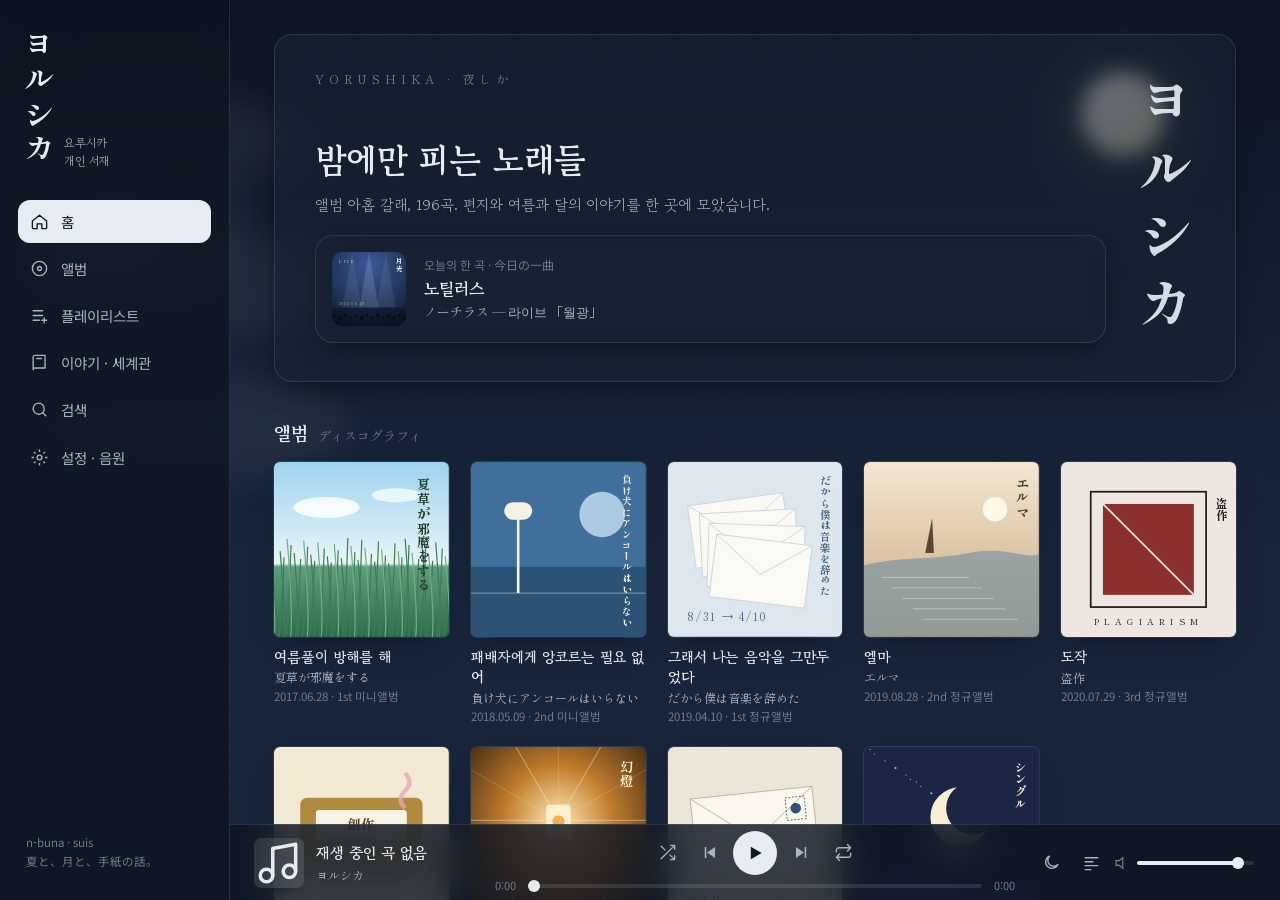
==== commit faccbd09: "앨범 커버: 『エルマ』 이후 앨범을 못 찾던 문제 수정 - Apple 카탈로그는 エルマ부터 영어 이름(Elma, Plagiarism, Creation - EP, Magic Lant" ====
--- a/docs/index.html
+++ b/docs/index.html
@@ -945,6 +945,8 @@
   return u.replace(/\/\d+x\d+(bb|cc)?\.(jpg|png|webp)$/i, `/${px}x${px}bb.jpg`);
 }
 const albKey = t => norm(String(t||'').replace(/\s*-\s*(Single|EP)$/i,''));
+const ALB_EN = { dakara:["That's Why I Gave Up on Music"], elma:['Elma'], tousaku:['Plagiarism'], sousaku:['Creation'], gentou:['Magic Lantern'], nininshou:['second person'] };
+const dayOf = s => { const m = String(s||'').match(/(\d{4})\D?(\d{1,2})\D?(\d{1,2})/); return m ? Date.UTC(+m[1], +m[2]-1, +m[3]) / 864e5 : NaN; };
 let coverBusy = false;
 async function fetchCovers(manual){
   if (coverBusy) return; coverBusy = true;
@@ -952,21 +954,26 @@
     const d = await jsonp(`${IT}?id=${UPD_CFG.itunesId}&entity=album&limit=200&country=jp&lang=ja_jp`);
     const cols = (d.results||[]).filter(r => r.wrapperType==='collection' && r.artistId===UPD_CFG.itunesId && r.artworkUrl100)
       .sort((x,y) => (x.releaseDate||'').localeCompare(y.releaseDate||''));          // 같은 이름이면 처음 나온 판
-    const by = {}; cols.forEach(c => { const k = albKey(c.collectionName); if (k && !by[k]) by[k] = c.artworkUrl100; });
-    const map = {};
-    ALBUMS.forEach(a => { if (a.live) return;
-      if (a.id === 'singles'){ for (let i = a.tracks.length-1; i >= 0; i--){ const u = by[albKey(a.tracks[i][0])]; if (u){ map[a.id] = u; break; } } return; }
-      const u = by[albKey(a.jp)]; if (u) map[a.id] = u; });
+    /* 카탈로그에는 『エルマ』부터 영어 이름(Elma, Plagiarism…)으로 올라가 있다 → 영어 이름도 보고, 그래도 없으면 발매일(±1일)+곡 수로 찾는다 */
+    const map = {}, how = {};
+    ALBUMS.forEach(a => { if (a.live || a.id === 'singles') return;
+      const keys = [a.jp, ...(ALB_EN[a.id] || [])].map(albKey);
+      let c = cols.find(x => keys.includes(albKey(x.collectionName))); how[a.id] = 'name';
+      if (!c){ const d = dayOf(a.date); const cand = cols.filter(x => !/-\s*Single$/i.test(x.collectionName) && Math.abs(dayOf(x.releaseDate) - d) <= 1)
+          .sort((x,y) => Math.abs((x.trackCount||0) - a.tracks.length) - Math.abs((y.trackCount||0) - a.tracks.length)); c = cand[0]; how[a.id] = 'date'; }
+      if (c) map[a.id] = c.artworkUrl100; else delete how[a.id]; });
+    const lastSingle = cols.filter(x => /-\s*Single$/i.test(x.collectionName)).sort((x,y) => (y.releaseDate||'').localeCompare(x.releaseDate||''))[0];
+    if (lastSingle) map.singles = lastSingle.artworkUrl100;
     const old = JSON.stringify(COV.map || {});
     const miss = ALBUMS.filter(a => !a.live && !map[a.id]).map(a => a.id);
-    COV = { map, at: Date.now(), n: Object.keys(map).length, v: 2, miss, found: cols.length }; LS.set('covers', COV);
+    COV = { map, at: Date.now(), n: Object.keys(map).length, v: 3, miss, found: cols.length, how }; LS.set('covers', COV);
     if (manual) toast(Object.keys(map).length ? `공식 커버 ${Object.keys(map).length}장을 불러왔어요` : '커버를 찾지 못했어요');
     if (old !== JSON.stringify(map) || manual){ if (!$('#np').classList.contains('open')){ const y = $('#main').scrollTop; render(); $('#main').scrollTop = y; } updateBar(); }
   }catch(e){ COV = { ...COV, err: Date.now() }; LS.set('covers', COV); if (manual) toast(/claude|anthropic/.test(location.host) ? '미리보기 화면에서는 외부 연결이 막혀 있어요 — 설치한 앱에서 불러와져요' : '커버를 불러오지 못했어요 — 인터넷 연결을 확인해 주세요'); }
   coverBusy = false;
 }
 /* 일주일에 한 번, 또는 저장 형식이 바뀌었거나 지난번에 실패했으면 다시 불러온다 */
-function maybeCovers(){ const c = COV; if (coverMode()==='official' && navigator.onLine !== false && (!c.at || c.v !== 2 || (c.err && c.err > c.at) || ALBUMS.some(a => !a.live && !(c.map||{})[a.id] && !(c.miss||[]).includes(a.id)) || Date.now() - c.at > 7*864e5)) fetchCovers(false); }
+function maybeCovers(){ const c = COV; if (coverMode()==='official' && navigator.onLine !== false && (!c.at || c.v !== 3 || (c.err && c.err > c.at) || ALBUMS.some(a => !a.live && !(c.map||{})[a.id] && !(c.miss||[]).includes(a.id)) || Date.now() - c.at > 7*864e5)) fetchCovers(false); }
 addEventListener('online', () => maybeCovers());
 function art(aid, big){
   const cv = coverOf(aid, big ? 600 : 300);
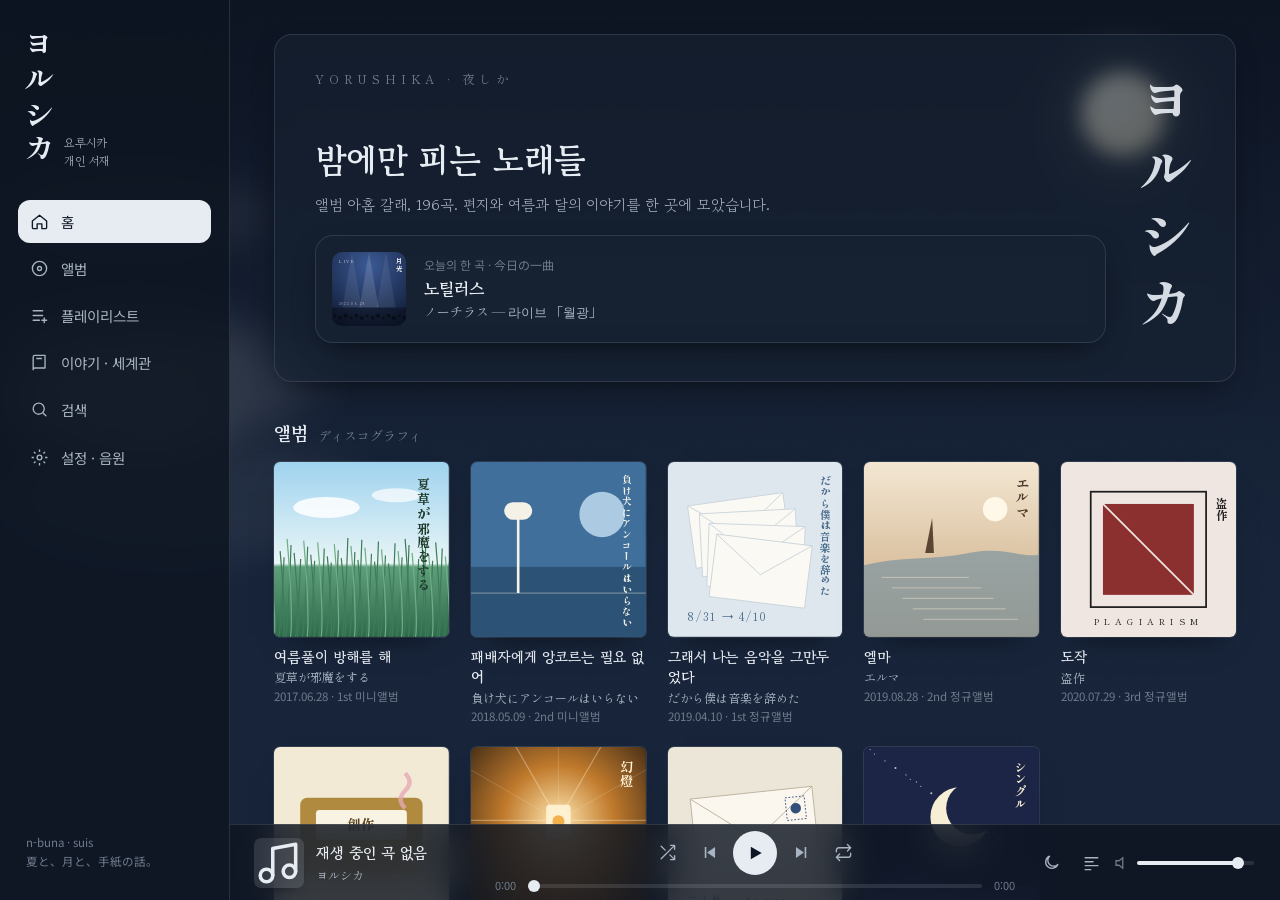
==== commit d0631312: "홈 '최근 들은 곡': 1곡만 보이고 화살표로 5곡까지 펼치기 - 접힌 상태 기본, '4곡 더 보기 ▾' / '접기 ▴' 토글(화면 전체를 다시 그리지 않음) - 최근 곡 줄에는 " ====
--- a/docs/index.html
+++ b/docs/index.html
@@ -449,6 +449,15 @@
 .covgrid .cg{cursor:pointer;text-align:center}
 .covgrid .art{aspect-ratio:1;border-radius:6px;overflow:hidden;margin-bottom:6px;box-shadow:0 0 0 1px var(--line)}
 .covgrid .tiny{line-height:1.35}
+/* 최근 들은 곡: 1곡만 보이고 화살표로 5곡까지 펼치기 */
+.rec:not(.open) .rec-x{display:none}
+.rec.open .rec-x{animation:recIn .28s ease both}
+.rec.open .rec-x:nth-child(3){animation-delay:.04s}.rec.open .rec-x:nth-child(4){animation-delay:.08s}.rec.open .rec-x:nth-child(5){animation-delay:.12s}
+@keyframes recIn{from{opacity:0;transform:translateY(-6px)}to{opacity:1;transform:none}}
+.rec-tog{display:flex;align-items:center;justify-content:center;gap:6px;width:100%;margin-top:2px;padding:8px 0 4px;border:0;background:none;color:var(--ink3);font:500 12.5px var(--kr);cursor:pointer;border-top:1px solid var(--line)}
+.rec-tog svg{width:18px;height:18px;transition:transform .25s ease}
+.rec.open .rec-tog svg{transform:rotate(180deg)}
+.rec-tog:hover{color:var(--ink)}
 </style>
 </head>
 <body>
@@ -1055,9 +1064,9 @@
 function trackRow(id, i, ctx){
   const s = SONGS[id]; const fav = state.favs.has(id); const a = ALB[s.album];
   return `<div class="tr" data-id="${id}" data-ctx="${esc(ctx)}" data-i="${i}">
-    <div class="n">${ctx.startsWith('pl:')||ctx==='favs'||ctx==='search' ? `<div class="art" style="width:34px;height:34px;border-radius:5px;overflow:hidden">${art(s.album)}</div>` : s.no}</div>
+    <div class="n">${ctx.startsWith('pl:')||ctx==='favs'||ctx==='search'||ctx==='search-rec' ? `<div class="art" style="width:34px;height:34px;border-radius:5px;overflow:hidden">${art(s.album)}</div>` : s.no}</div>
     <div><div class="k">${esc(s.kr)}${state.hasAudio.has(id)?'<span class="dot" title="음원 있음"></span>':(extOn() && streamable(id))?`<span class="dot yt" title="${esc(extName())}에서 재생"></span>`:ytOf(id)?'<span class="dot yt" title="YouTube 공식 영상으로 재생"></span>':''}${s.inst?' <span class="chip">연주곡</span>':''}${s.isNew?' <span class="chip new">NEW</span>':''}${s.untr?' <span class="chip">번역 전</span>':''}${s.auto?' <span class="chip">자동 번역</span>':''}</div>
-      <div class="jj">${esc(s.jp)}${ctx.startsWith('pl:')||ctx==='favs'||ctx==='search' ? ' · '+esc(a.kr):''}</div></div>
+      <div class="jj">${esc(s.jp)}${ctx.startsWith('pl:')||ctx==='favs'||ctx==='search'||ctx==='search-rec' ? ' · '+esc(a.kr):''}</div></div>
     <div class="m">${ctx.startsWith('pl:') ? `<button class="ibtn" data-act="mvup" title="위로">${ic('up')}</button><button class="ibtn" data-act="mvdn" title="아래로">${ic('down')}</button><button class="ibtn" data-act="rm" title="빼기">${ic('x')}</button>` : ''}
       <button class="ibtn ${fav?'on':''}" data-act="fav" title="좋아요">${ic(fav?'heartF':'heart')}</button>
       <button class="ibtn" data-act="add" title="플레이리스트에 추가">${ic('plus')}</button></div>
@@ -1074,12 +1083,13 @@
 function vHome(){
   const day = Math.floor(Date.now()/864e5); const pick = ORDER.filter(id=>!SONGS[id].inst)[day*7919 % ORDER.filter(id=>!SONGS[id].inst).length]; const ps = SONGS[pick];
   const h = new Date().getHours(); const greet = h<5?'아직 잠들지 못한 밤이네요':h<11?'좋은 아침, 여름 냄새가 나요':h<17?'구름이 천천히 흘러가는 오후':h<20?'노을이 지는 시간':'밤에만 피는 노래들';
-  const rec = state.recent.filter(id=>SONGS[id]).slice(0,6);
+  const rec = state.recent.filter(id=>SONGS[id]).slice(0,5);
   return `<section class="hero card"><div class="line">YORUSHIKA · 夜しか</div>
       <div><h1>${greet}</h1><p>앨범 아홉 갈래, ${ORDER.length}곡. 편지와 여름과 달의 이야기를 한 곳에 모았습니다.</p>
       <div class="card today" data-go="song:${pick}"><div class="art">${art(ps.album)}</div><div><div class="tiny">오늘의 한 곡 · 今日の一曲</div><div class="kr" style="font-weight:700;font-size:17px">${esc(ps.kr)}</div><div class="jp muted" style="font-size:13px">${esc(ps.jp)} — ${esc(ALB[ps.album].kr)}</div></div></div></div>
       <div class="vt">ヨルシカ</div></section>
-    ${rec.length?`<div class="sec-t"><h2>최근 들은 곡</h2><span>最近</span></div><div class="card tl">${rec.map((id,i)=>trackRow(id,i,'search-rec')).join('')}</div>`:''}
+    ${rec.length?`<div class="sec-t"><h2>최근 들은 곡</h2><span>最近</span></div><div class="card tl rec ${state.recOpen?'open':''}">${rec.map((id,i)=>i ? trackRow(id,i,'search-rec').replace('class="tr"','class="tr rec-x"') : trackRow(id,i,'search-rec')).join('')}
+      ${rec.length>1?`<button class="rec-tog" data-act="recmore" aria-expanded="${state.recOpen?'true':'false'}" title="${state.recOpen?'접기':'최근 5곡 보기'}">${ic('down',2)}<span>${state.recOpen?'접기':`${rec.length-1}곡 더 보기`}</span></button>`:''}</div>`:''}
     <div class="sec-t"><h2>앨범</h2><span>ディスコグラフィ</span></div>${shelf()}
     <div class="sec-t"><h2>라이브</h2><span>ライブ</span></div>${shelf(ALBUMS.filter(a=>a.live))}
     <div class="sec-t"><h2>이야기 지도</h2><span>物語</span></div>
@@ -2042,6 +2052,8 @@
     if (a==='rep'){ state.repeat = {off:'all',all:'one',one:'off'}[state.repeat]; LS.set('repeat',state.repeat); if (NATIVE){ try{ YoruNative.setRepeat(state.repeat); YoruNative.extSetRepeat(state.repeat); }catch(e){} } toast({off:'반복 끔',all:'전체 반복',one:'한 곡 반복'}[state.repeat]); updateBar(); if($('#np').classList.contains('open')) renderNP(); return; }
     if (a==='closenp') return closeNP();
     if (a==='ytnp') return openNP();
+    if (a==='recmore'){ state.recOpen = !state.recOpen; const box = act.closest('.rec'); box.classList.toggle('open', state.recOpen); act.setAttribute('aria-expanded', state.recOpen); const n = box.querySelectorAll('.rec-x').length;
+      act.querySelector('span').textContent = state.recOpen ? '접기' : `${n}곡 더 보기`; act.title = state.recOpen ? '접기' : '최근 5곡 보기'; return; }
     if (a==='covers') return fetchCovers(true);
     if (a==='extperm'){ try{ YoruNative.extOpenAccess(); }catch(e){} toast('목록에서 「요루시카 서재」를 켜고 돌아와 주세요'); return; }
     if (a==='extapp'){ LS.set('extApp', act.dataset.pkg); if (state.mode==='ext'){ try{ YoruNative.extStopQueue(); }catch(e){} } toast(`${extName()}(으)로 연동해요`); const y = $('#main').scrollTop; render(); $('#main').scrollTop = y; return; }
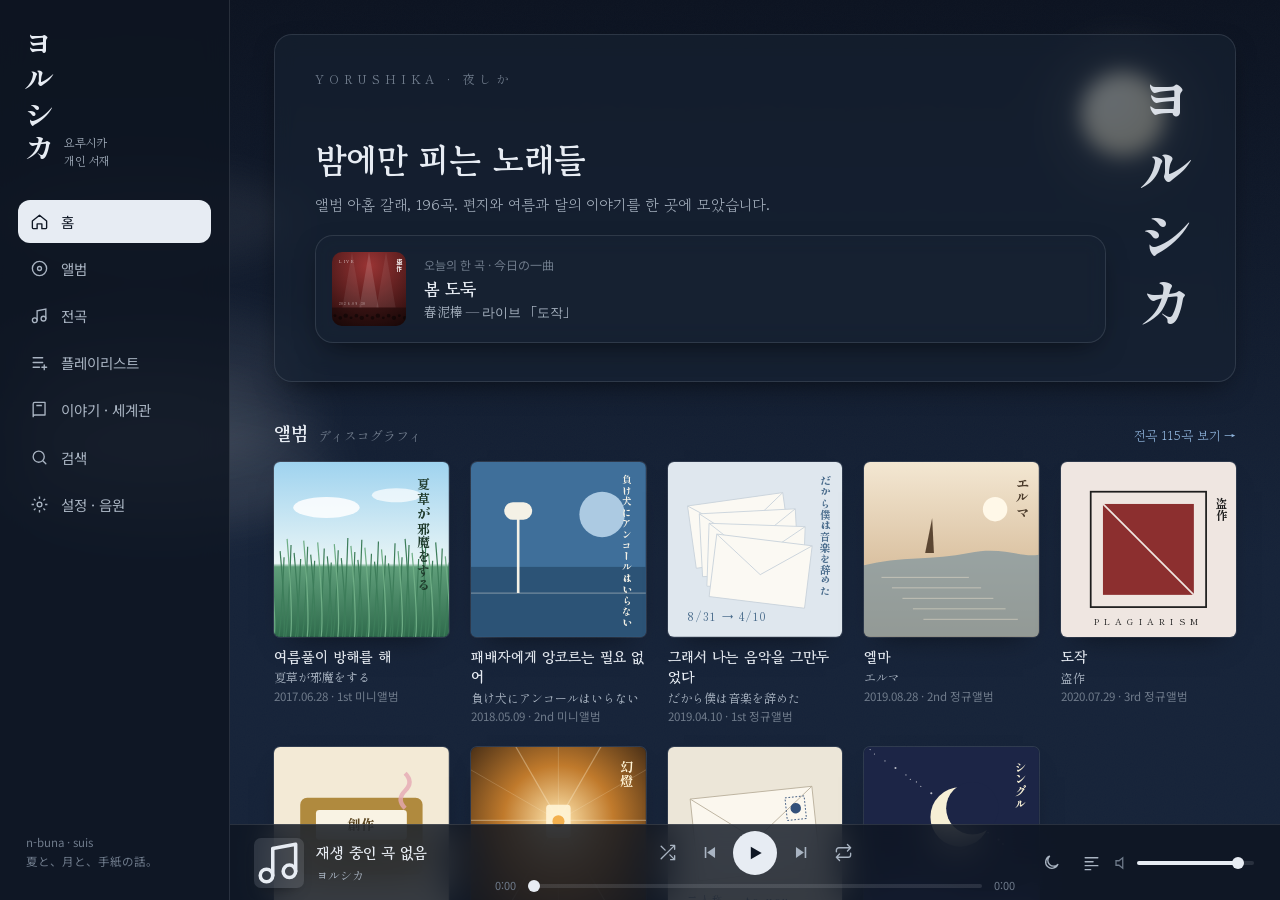
==== commit 3970f51b: "가사 자동 불러오기(LRCLIB)·한국어 자동 번역, 전곡 페이지, 제목 옆 앨범 표시 - 가사 창: LRCLIB에서 원문·싱크 가사 자동 검색, MyMemory로 한국어 번역(중" ====
--- a/docs/index.html
+++ b/docs/index.html
@@ -113,7 +113,7 @@
 .ahead .bl{font-family:var(--kr);margin:14px 0 18px;color:var(--ink2);max-width:580px}
 .ahead .acts{display:flex;gap:10px;flex-wrap:wrap}
 .tl{padding:6px}
-.tr{display:grid;grid-template-columns:34px 1fr auto;align-items:center;gap:12px;padding:10px 12px;border-radius:12px;cursor:pointer;transition:background .15s}
+.tr{display:grid;grid-template-columns:34px minmax(0,1fr) auto;align-items:center;gap:12px;padding:10px 12px;border-radius:12px;cursor:pointer;transition:background .15s}
 .tr:hover{background:var(--line)}
 .tr .n{font-family:var(--jp);color:var(--ink3);text-align:center;font-size:13px}
 .tr .k{font-family:var(--kr);font-weight:700;font-size:15px;line-height:1.35}
@@ -242,7 +242,8 @@
 #toast{position:fixed;left:50%;bottom:calc(var(--player-h) + var(--tab-h) + 18px);transform:translate(-50%,20px);z-index:70;background:var(--ink);color:var(--paper);padding:10px 18px;border-radius:999px;font-size:13.5px;opacity:0;transition:.3s;pointer-events:none;font-family:var(--kr);max-width:90vw;text-align:center}
 #toast.show{opacity:1;transform:translate(-50%,0)}
 .search{display:flex;align-items:center;gap:10px;padding:10px 16px;border-radius:999px;border:1px solid var(--line);background:var(--card);margin-bottom:24px;max-width:520px}
-.search input{flex:1;border:0;background:none;outline:none;font-family:var(--kr)}
+.search input{flex:1;min-width:0;border:0;background:none;outline:none;font-family:var(--kr)}
+.search svg{width:18px;height:18px;flex:none;color:var(--ink3)}
 .set{padding:22px 26px;margin-bottom:16px}
 .set h3{font-family:var(--kr);margin:0 0 6px;font-size:17px}
 .set p{margin:0 0 14px;color:var(--ink2);font-size:13.5px;font-family:var(--kr)}
@@ -458,6 +459,25 @@
 .rec-tog svg{width:18px;height:18px;transition:transform .25s ease}
 .rec.open .rec-tog svg{transform:rotate(180deg)}
 .rec-tog:hover{color:var(--ink)}
+/* 제목 옆 앨범 표시 */
+.atag{display:inline-block;margin-left:8px;padding:1px 7px;border-radius:999px;font:500 11px/1.6 var(--kr);color:var(--ink3);background:color-mix(in srgb,var(--ink) 7%,transparent);vertical-align:2px;max-width:100%;overflow:hidden;text-overflow:ellipsis;white-space:nowrap}
+/* 앨범/전곡 전환, 전곡 목록 */
+.page-seg{display:inline-flex;margin-bottom:14px}
+.page-seg a{padding:7px 14px;border-radius:999px;color:var(--ink2);text-decoration:none;font:500 13.5px var(--kr)}
+.page-seg a.on{background:var(--paper);color:var(--ink);box-shadow:0 1px 3px rgba(0,0,0,.12)}
+.all-tools{display:flex;flex-wrap:wrap;gap:8px;align-items:center;margin-bottom:14px}
+.all-tools .search{flex:1 1 220px;margin:0;padding:8px 14px}
+.all-h{display:flex;align-items:center;gap:10px;padding:14px 12px 6px;cursor:pointer}
+.all-h:not(:first-child){border-top:1px solid var(--line);margin-top:6px}
+.all-h .art{width:28px;height:28px;border-radius:4px;overflow:hidden;flex:none;display:block}
+.all-h{flex-wrap:wrap;row-gap:2px}.all-h b{font-size:14.5px;white-space:nowrap}
+.sec-more{margin-left:auto;font:500 13px var(--kr);color:var(--accent);text-decoration:none}
+.lyr-src{margin:28px 0 0;text-align:center;opacity:.8}
+.lyr-src a{color:var(--accent)}
+.linkbtn{border:0;background:none;padding:0;color:var(--accent);font:inherit;cursor:pointer;text-decoration:underline;text-underline-offset:2px}
+
+.atag.s{display:none;margin:0 6px 0 0;vertical-align:1px}
+@media (max-width:700px){.tr .ajp,.tr .k .atag{display:none}.tr .jj{white-space:nowrap;overflow:hidden;text-overflow:ellipsis}.tr .atag.s{display:inline;padding:0;margin:0;background:none;border-radius:0;max-width:none;color:var(--accent);font-size:12px;vertical-align:0}.tr .atag.s::after{content:' · ';color:var(--ink3)}}
 </style>
 </head>
 <body>
@@ -467,6 +487,7 @@
     <div class="brand"><div class="v">ヨルシカ</div><small>요루시카<br>개인 서재</small></div>
     <a class="nav" data-nav="home" href="#/home"><svg viewBox="0 0 24 24" fill="none" stroke="currentColor" stroke-width="1.7" stroke-linejoin="round"><path d="M3 11.5 12 4l9 7.5V20a1 1 0 0 1-1 1h-5v-6h-6v6H4a1 1 0 0 1-1-1z"/></svg>홈</a>
     <a class="nav" data-nav="albums" href="#/albums"><svg viewBox="0 0 24 24" fill="none" stroke="currentColor" stroke-width="1.7"><circle cx="12" cy="12" r="9"/><circle cx="12" cy="12" r="2.5"/></svg>앨범</a>
+    <a class="nav" data-nav="all" href="#/all"><svg viewBox="0 0 24 24" fill="none" stroke="currentColor" stroke-width="1.7" stroke-linecap="round"><path d="M9 18V6l11-2v12"/><circle cx="6" cy="18" r="3"/><circle cx="17" cy="16" r="3"/></svg>전곡</a>
     <a class="nav" data-nav="playlists" href="#/playlists"><svg viewBox="0 0 24 24" fill="none" stroke="currentColor" stroke-width="1.7" stroke-linecap="round"><path d="M4 6h12M4 12h12M4 18h8M18 15v6m-3-3h6"/></svg>플레이리스트</a>
     <a class="nav" data-nav="story" href="#/story"><svg viewBox="0 0 24 24" fill="none" stroke="currentColor" stroke-width="1.7" stroke-linejoin="round"><path d="M4 5a2 2 0 0 1 2-2h13v16H6a2 2 0 0 0-2 2zM4 5v16M8 7h7"/></svg>이야기 · 세계관</a>
     <a class="nav" data-nav="search" href="#/search"><svg viewBox="0 0 24 24" fill="none" stroke="currentColor" stroke-width="1.7" stroke-linecap="round"><circle cx="11" cy="11" r="7"/><path d="m20 20-3.5-3.5"/></svg>검색</a>
@@ -522,11 +543,11 @@
   { id:'elma', jp:'エルマ', kr:'엘마', type:'2nd 정규앨범', date:'2019.08.28',
     hue:'#a07850', hue2:'#efe2cf', motif:'lake',
     blurb:'에이미의 편지를 받은 엘마가 그 발자취를 따라 걸으며 만든 노래들. 「노틸러스」에서 두 사람의 이야기가 닫힌다.',
-    tracks:[['車窓','차창'],['憂一乗','우일승'],['夕凪、某、花惑い','저녁뜸, 어느 날, 꽃 헤맴'],['雨とカプチーノ','비와 카푸치노'],['湖の街','호수의 마을'],['神様のダンス','신의 춤'],['雨晴るる','비 개이다'],['歩く','걷다'],['心に穴が空いた','마음에 구멍이 뚫렸다'],['森の教会','숲의 교회'],['声','목소리'],['エイミー','에이미'],['海底、月明かり','해저, 달빛'],['ノーチラス','노틸러스']]},
+    tracks:[['車窓','차창','i'],['憂一乗','우일승'],['夕凪、某、花惑い','저녁뜸, 어느 날, 꽃 헤맴'],['雨とカプチーノ','비와 카푸치노'],['湖の街','호수의 마을','i'],['神様のダンス','신의 춤'],['雨晴るる','비 개이다'],['歩く','걷다'],['心に穴が空いた','마음에 구멍이 뚫렸다'],['森の教会','숲의 교회','i'],['声','목소리'],['エイミー','에이미'],['海底、月明かり','해저, 달빛','i'],['ノーチラス','노틸러스']]},
   { id:'tousaku', jp:'盗作', kr:'도작', type:'3rd 정규앨범', date:'2020.07.29',
     hue:'#8c2f2f', hue2:'#efe6e1', motif:'frame',
     blurb:'음악을 훔치는 남자의 고백. 모든 것을 부수고 싶은 충동과, 그 밑바닥에 가라앉은 한 송이 꽃의 기억.',
-    tracks:[['音楽泥棒の自白','음악 도둑의 자백','i'],['昼鳶','낮도둑'],['春ひさぎ','봄을 팔다'],['爆弾魔 (Re-Recording)','폭탄마 (재녹음)'],['青年期、空き巣','청년기, 빈집털이','i'],['レプリカント','레플리컨트'],['花人局','꽃 미인계'],['朱夏期、音楽泥棒','주하기, 음악 도둑','i'],['盗作','도작','i'],['思想犯','사상범'],['逃亡','도망'],['幼年期、思い出の中','유년기, 추억 속'],['夜行','야행'],['花に亡霊','꽃에 망령']]},
+    tracks:[['音楽泥棒の自白','음악 도둑의 자백','i'],['昼鳶','낮도둑'],['春ひさぎ','봄을 팔다'],['爆弾魔 (Re-Recording)','폭탄마 (재녹음)'],['青年期、空き巣','청년기, 빈집털이','i'],['レプリカント','레플리컨트'],['花人局','꽃 미인계'],['朱夏期、音楽泥棒','주하기, 음악 도둑','i'],['盗作','도작'],['思想犯','사상범'],['逃亡','도망'],['幼年期、思い出の中','유년기, 추억 속'],['夜行','야행'],['花に亡霊','꽃에 망령']]},
   { id:'sousaku', jp:'創作', kr:'창작', type:'EP', date:'2021.01.27',
     hue:'#b08a3e', hue2:'#f3ead6', motif:'tape',
     blurb:'「도작」에 이어지는 EP. 훔치는 것과 만드는 것, 그 경계에서 피어난 봄의 노래들.',
@@ -539,7 +560,7 @@
   { id:'nininshou', jp:'二人称', kr:'2인칭', type:'3년 만의 정규앨범', date:'2026.03.04',
     hue:'#33507a', hue2:'#ece6d8', motif:'envelope',
     blurb:'n-buna가 쓴 서간형 소설 『二人称』과 맞물린 22곡. 약 170장의 편지 사이로 \'너\'를 부르는 목소리.',
-    tracks:[['早朝、郵便受け','이른 아침, 우편함'],['雲になる','구름이 되다'],['花も騒めく','꽃도 술렁인다'],['魔性','마성'],['プレイシック','플레이식'],['ポスト春','포스트 봄'],['太陽','태양'],['晴る','하루'],['忘れてください','잊어 주세요'],['修羅','수라'],['火星人','화성인'],['ルバート','루바토'],['火葬','화장'],['アポリア','아포리아'],['へび','뱀'],['うめき','신음'],['啄木鳥','딱따구리'],['ヒッチコック (Re-Recording)','히치콕 (재녹음)'],['月光浴','월광욕'],['千鳥','물떼새'],['櫂','노'],['海へ','바다로']]},
+    tracks:[['早朝、郵便受け','이른 아침, 우편함','i'],['雲になる','구름이 되다'],['花も騒めく','꽃도 술렁인다'],['魔性','마성'],['プレイシック','플레이식'],['ポスト春','포스트 봄'],['太陽','태양'],['晴る','하루'],['忘れてください','잊어 주세요'],['修羅','수라'],['火星人','화성인'],['ルバート','루바토'],['火葬','화장'],['アポリア','아포리아'],['へび','뱀'],['うめき','신음'],['啄木鳥','딱따구리'],['ヒッチコック (Re-Recording)','히치콕 (재녹음)'],['月光浴','월광욕'],['千鳥','물떼새'],['櫂','노'],['海へ','바다로']]},
   { id:'singles', jp:'シングル', kr:'앨범 미수록 싱글', type:'싱글 모음', date:'2023 – 2026',
     hue:'#5b6aa8', hue2:'#e4e6f4', motif:'moon',
     blurb:'정규앨범에 실리지 않은 싱글들. 애니메이션·영화와 손잡은 곡이 많다.',
@@ -1046,7 +1067,7 @@
 function accentFor(hex){ if (document.documentElement.dataset.mode!=='night') return hex; const n = parseInt(hex.slice(1),16); const m = c => Math.round(c + (255-c)*0.48); return '#'+[m(n>>16&255),m(n>>8&255),m(n&255)].map(x=>x.toString(16).padStart(2,'0')).join(''); }
 function setAccent(hex){ document.documentElement.style.setProperty('--accent', accentFor(hex)); }
 /* =================== 라우팅 =================== */
-const routes = { home:vHome, albums:vAlbums, album:vAlbum, playlists:vPlaylists, playlist:vPlaylist, story:vStory, read:vRead, versions:vVersions, favs:vFavs, search:vSearch, settings:vSettings };
+const routes = { home:vHome, all:vAll, albums:vAlbums, album:vAlbum, playlists:vPlaylists, playlist:vPlaylist, story:vStory, read:vRead, versions:vVersions, favs:vFavs, search:vSearch, settings:vSettings };
 function go(h){ location.hash = h; }
 function render(){
   const [r, p] = (location.hash.slice(2) || 'home').split('/');
@@ -1054,7 +1075,8 @@
   if (r!=='album') document.documentElement.style.setProperty('--accent', document.documentElement.dataset.mode==='night'?'#8fb4dc':'#3f6f9a');
   closeNP();
   const m = $('#main'); m.innerHTML = `<div class="view">${fn(p ? decodeURIComponent(p) : undefined)}</div>`; m.scrollTop = 0;
-  document.querySelectorAll('[data-nav]').forEach(n => n.classList.toggle('on', n.dataset.nav === (r==='album'||r==='versions'?'albums':r==='playlist'?'playlists':r==='read'?'story':r)));
+  const nk = r==='album'||r==='versions'?'albums':r==='playlist'?'playlists':r==='read'?'story':r;
+  document.querySelectorAll('[data-nav]').forEach(n => n.classList.toggle('on', n.dataset.nav === nk || (nk==='all' && n.dataset.nav==='albums' && n.closest('#tabs'))));
   markPlaying();
   if (r==='search'){ const s=$('#q'); s && (s.focus(), s.setSelectionRange(s.value.length,s.value.length)); }
 }
@@ -1063,10 +1085,12 @@
 /* =================== 뷰 =================== */
 function trackRow(id, i, ctx){
   const s = SONGS[id]; const fav = state.favs.has(id); const a = ALB[s.album];
+  const mixed = ctx.startsWith('pl:') || ['favs','search','search-rec','all'].includes(ctx);   // 여러 앨범이 섞인 목록
+  const grouped = ctx === 'all' && state.allOpt.sort === 'album';   // 앨범 머리줄이 이미 있음 → 태그 생략
   return `<div class="tr" data-id="${id}" data-ctx="${esc(ctx)}" data-i="${i}">
-    <div class="n">${ctx.startsWith('pl:')||ctx==='favs'||ctx==='search'||ctx==='search-rec' ? `<div class="art" style="width:34px;height:34px;border-radius:5px;overflow:hidden">${art(s.album)}</div>` : s.no}</div>
-    <div><div class="k">${esc(s.kr)}${state.hasAudio.has(id)?'<span class="dot" title="음원 있음"></span>':(extOn() && streamable(id))?`<span class="dot yt" title="${esc(extName())}에서 재생"></span>`:ytOf(id)?'<span class="dot yt" title="YouTube 공식 영상으로 재생"></span>':''}${s.inst?' <span class="chip">연주곡</span>':''}${s.isNew?' <span class="chip new">NEW</span>':''}${s.untr?' <span class="chip">번역 전</span>':''}${s.auto?' <span class="chip">자동 번역</span>':''}</div>
-      <div class="jj">${esc(s.jp)}${ctx.startsWith('pl:')||ctx==='favs'||ctx==='search'||ctx==='search-rec' ? ' · '+esc(a.kr):''}</div></div>
+    <div class="n">${mixed && !grouped ? `<div class="art" style="width:34px;height:34px;border-radius:5px;overflow:hidden">${art(s.album)}</div>` : s.no}</div>
+    <div><div class="k">${esc(s.kr)}${mixed && !grouped ? `<span class="atag" title="${esc(a.jp)}">${esc(a.kr)}</span>` : ''}${state.hasAudio.has(id)?'<span class="dot" title="음원 있음"></span>':(extOn() && streamable(id))?`<span class="dot yt" title="${esc(extName())}에서 재생"></span>`:ytOf(id)?'<span class="dot yt" title="YouTube 공식 영상으로 재생"></span>':''}${s.inst?' <span class="chip">연주곡</span>':''}${s.isNew?' <span class="chip new">NEW</span>':''}${s.untr?' <span class="chip">번역 전</span>':''}${s.auto?' <span class="chip">자동 번역</span>':''}</div>
+      <div class="jj">${mixed && !grouped ? `<span class="atag s">${esc(a.kr)}</span>` : ''}${esc(s.jp)}${mixed && !grouped ? '<span class="ajp"> · <span class="jp">'+esc(a.jp)+'</span></span>' : ''}</div></div>
     <div class="m">${ctx.startsWith('pl:') ? `<button class="ibtn" data-act="mvup" title="위로">${ic('up')}</button><button class="ibtn" data-act="mvdn" title="아래로">${ic('down')}</button><button class="ibtn" data-act="rm" title="빼기">${ic('x')}</button>` : ''}
       <button class="ibtn ${fav?'on':''}" data-act="fav" title="좋아요">${ic(fav?'heartF':'heart')}</button>
       <button class="ibtn" data-act="add" title="플레이리스트에 추가">${ic('plus')}</button></div>
@@ -1076,6 +1100,7 @@
   if (ctx.startsWith('alb:')) return ALB[ctx.slice(4)].tracks.map((_,i)=>ctx.slice(4)+'-'+(i+1));
   if (ctx.startsWith('pl:')) return (state.playlists.find(p=>p.id===ctx.slice(3))||{songs:[]}).songs;
   if (ctx==='favs') return ORDER.filter(id=>state.favs.has(id));
+  if (ctx==='all') return allIds();
   if (ctx==='search') return searchIds($('#q')?.value||'');
   return [];
 }
@@ -1090,14 +1115,41 @@
       <div class="vt">ヨルシカ</div></section>
     ${rec.length?`<div class="sec-t"><h2>최근 들은 곡</h2><span>最近</span></div><div class="card tl rec ${state.recOpen?'open':''}">${rec.map((id,i)=>i ? trackRow(id,i,'search-rec').replace('class="tr"','class="tr rec-x"') : trackRow(id,i,'search-rec')).join('')}
       ${rec.length>1?`<button class="rec-tog" data-act="recmore" aria-expanded="${state.recOpen?'true':'false'}" title="${state.recOpen?'접기':'최근 5곡 보기'}">${ic('down',2)}<span>${state.recOpen?'접기':`${rec.length-1}곡 더 보기`}</span></button>`:''}</div>`:''}
-    <div class="sec-t"><h2>앨범</h2><span>ディスコグラフィ</span></div>${shelf()}
+    <div class="sec-t"><h2>앨범</h2><span>ディスコグラフィ</span><a class="sec-more" href="#/all">전곡 ${ORDER.filter(x=>!SONGS[x].live).length}곡 보기 →</a></div>${shelf()}
     <div class="sec-t"><h2>라이브</h2><span>ライブ</span></div>${shelf(ALBUMS.filter(a=>a.live))}
     <div class="sec-t"><h2>이야기 지도</h2><span>物語</span></div>
     <div class="arc-mini" style="display:grid;grid-template-columns:repeat(auto-fill,minmax(210px,1fr));gap:12px">${STORY.arcs.map(a=>`<div class="card" style="padding:18px;cursor:pointer" data-go="#/read/${a.id}"><div class="tiny jp">${a.era}</div><div class="kr" style="font-weight:700;font-size:16px">${a.title}</div></div>`).join('')}</div>`;
 }
 function shelf(list){ list = list || ALBUMS.filter(a=>!a.live); return `<div class="shelf">${list.map(a=>`<div class="alb" data-go="#/album/${a.id}"><div class="art">${art(a.id)}${a.extra?'<span class="newb">NEW</span>':''}</div><div class="t">${esc(a.kr)}</div><div class="j">${esc(a.jp)}</div><div class="y">${a.date} · ${a.type}</div></div>`).join('')}</div>`; }
+const pageSeg = on => `<div class="seg page-seg"><a href="#/albums" class="${on==='albums'?'on':''}">앨범</a><a href="#/all" class="${on==='all'?'on':''}">전곡 ${ORDER.filter(x=>!SONGS[x].live).length}</a></div>`;
+state.allOpt = { sort:'album', live:false, inst:true, q:'', ...LS.get('allOpt', {}) };
+function allIds(){
+  const o = state.allOpt, q = norm(o.q || '');
+  let ids = ORDER.filter(id => { const s = SONGS[id]; if (s.live && !o.live) return false; if (s.inst && !o.inst) return false;
+    return !q || norm(s.jp).includes(q) || norm(s.kr).includes(q) || norm(ALB[s.album].kr).includes(q) || norm(ALB[s.album].jp).includes(q); });
+  if (o.sort === 'kr') ids = ids.sort((a,b) => SONGS[a].kr.localeCompare(SONGS[b].kr, 'ko'));
+  else if (o.sort === 'jp') ids = ids.sort((a,b) => SONGS[a].jp.localeCompare(SONGS[b].jp, 'ja'));
+  return ids;
+}
+function allList(ids){
+  if (!ids.length) return '<div class="empty card">찾는 곡이 없어요.</div>';
+  let h = '', last = '';
+  ids.forEach((x, i) => { const al = SONGS[x].album;
+    if (state.allOpt.sort === 'album' && al !== last){ last = al; h += `<div class="all-h" data-go="#/album/${al}"><span class="art">${art(al)}</span><b class="kr">${esc(ALB[al].kr)}</b><span class="jp tiny">${esc(ALB[al].jp)} · ${ALB[al].date}</span></div>`; }
+    h += trackRow(x, i, 'all'); });
+  return `<div class="card tl">${h}</div>`;
+}
+function vAll(){
+  const o = state.allOpt, ids = allIds();
+  return `${pageSeg('all')}<h1 class="page">전곡</h1><p class="page-sub" id="allCnt">全曲 · ${ids.length}곡</p>
+  <div class="acts" style="margin-bottom:14px"><button class="btn pri" data-play="all">${ic('play')} 전곡 재생</button><button class="btn" data-play="all" data-shuf="1">${ic('shuf')} 셔플</button><button class="btn" data-addall="all">${ic('plus')} 전부 담기</button></div>
+  <div class="all-tools"><div class="search sm">${ic('search')}<input id="allq" value="${esc(o.q||'')}" placeholder="제목·앨범으로 좁히기"></div>
+    <div class="seg">${[['album','앨범순'],['kr','가나다'],['jp','あいう']].map(([k,l])=>`<button data-allsort="${k}" class="${o.sort===k?'on':''}">${l}</button>`).join('')}</div>
+    <button class="btn sm ${o.live?'pri':''}" data-allopt="live">${o.live?'✓ ':''}라이브 포함</button><button class="btn sm ${o.inst?'':'pri'}" data-allopt="inst">${o.inst?'':'✓ '}연주곡 빼기</button></div>
+  <div id="allres">${allList(ids)}</div>`;
+}
 function vAlbums(){ const st = ALBUMS.filter(a=>!a.live), lv = ALBUMS.filter(a=>a.live);
-  return `<h1 class="page">앨범</h1><p class="page-sub">アルバム · 스튜디오 ${st.length} · 라이브 ${lv.length}</p>${shelf(st)}
+  return `${pageSeg('albums')}<h1 class="page">앨범</h1><p class="page-sub">アルバム · 스튜디오 ${st.length} · 라이브 ${lv.length}</p>${shelf(st)}
   <div class="sec-t"><h2>라이브</h2><span>ライブ映像作品</span></div>${shelf(lv)}
   <div class="sec-t"><h2>재녹음 · 다른 버전</h2><span>Re-Recording</span></div>${verCard()}`; }
 function verCard(){ return `<div class="card ver-link" data-go="#/versions"><div><b class="kr">원곡과 재녹음, 라이브를 나란히</b><div class="tiny">재녹음 ${ORDER.filter(id=>SONGS[id].rr).length}곡 · 라이브 ${ALBUMS.filter(a=>a.live).length}편 · 버전이 여러 개인 곡 ${[...VER.values()].filter(v=>v.length>1).length}곡</div></div><span class="ibtn">${ic('next')}</span></div>`; }
@@ -1204,7 +1256,9 @@
     <p class="tiny" style="margin:12px 0 0">· 알림 접근 권한은 '지금 재생 중인 곡'을 읽고 재생 명령을 보내는 데만 써요. 알림 내용은 읽거나 저장하지 않아요.<br>· Spotify 무료는 곡을 골라 듣는 시간이 하루 단위로 제한되고 광고가 나와요. YouTube Music은 Premium이어야 백그라운드 재생이 돼요.<br>· 라이브 영상 작품은 스트리밍 음원이 없어 YouTube 공식 영상으로 재생해요.<br>· 연동 앱이 꺼져 있으면 첫 곡은 그 앱이 열리면서 시작될 수 있어요. 그다음부터는 이 앱에서 누르는 대로 바로 바뀌어요.</p></div>`; })()}
   <div class="card set"><h3>음원 가져오기</h3><p>갖고 있는 음원 파일(mp3, m4a, flac 등)을 고르면 파일 이름으로 곡을 자동 연결합니다. 파일은 이 기기 안에만 저장됩니다. 연결 안 된 파일은 곡 화면의 '음원 연결'로 직접 지정할 수 있어요.</p>
     <label class="btn pri">${ic('music')} 파일 고르기<input type="file" id="audIn" accept="audio/*" multiple hidden></label> <span class="tiny">현재 ${nAud}곡 연결됨</span><div class="prog" id="audProg" style="display:none"><i></i></div><div id="audRes" class="tiny" style="margin-top:8px">${lastImport}</div></div>
-  <div class="card set"><h3>가사</h3><p>가사는 곡 화면 → '가사 편집'에서 일본어 원문과 한국어 번역을 붙여 넣어 저장합니다. 줄 단위로 짝지어 보여 줍니다. 현재 ${nLy}곡 저장됨.</p>
+  <div class="card set"><h3>가사</h3><p>곡 화면을 열면 공개 커뮤니티 가사 DB(LRCLIB)에서 일본어 가사를 찾아 오고, 시간 정보가 있으면 싱크도 함께 들어와요. 한국어는 MyMemory 기계 번역으로 채워요(어색한 줄은 '가사 편집'에서 고칠 수 있고, 직접 넣은 가사는 덮어쓰지 않아요). 현재 ${nLy}곡 저장됨.</p>
+    <div class="upd-row"><button class="btn sm" data-act="lyrauto">${lyrAuto()?'✓ ':''}가사 자동으로 불러오기 ${lyrAuto()?'켬':'끔'}</button><button class="btn sm" data-act="lyrkr">${lyrKrAuto()?'✓ ':''}한국어 자동 번역 ${lyrKrAuto()?'켬':'끔'}</button><button class="btn sm" data-act="mtmail">번역 한도 늘리기${LS.get('mtEmail','') ? ' ✓' : ''}</button></div>
+    <p class="tiny" style="margin:10px 0 12px">무료 번역은 하루 사용량 제한이 있어요(이메일 없이 5,000자, 이메일을 넣으면 50,000자). 한 곡 번역에 보통 수백 자가 들어요.</p>
     <a class="btn" href="https://yorushika.com/" target="_blank" rel="noopener">${ic('link')} 요루시카 공식 사이트</a></div>
   <div class="card set"><h3>백업 · 복원</h3><p>가사, 플레이리스트, 좋아요를 JSON 파일 하나로 내보내고, 다른 기기(PC ↔ 폰)에서 불러올 수 있습니다. 음원은 포함되지 않습니다.</p>
     <button class="btn" data-act="export">${ic('down')} 내보내기</button> <label class="btn">${ic('file')} 불러오기<input type="file" id="impIn" accept="application/json,.json" hidden></label></div>
@@ -1283,7 +1337,7 @@
     <div style="display:flex;gap:6px"><button class="ibtn ${state.favs.has(s.id)?'on':''}" data-act="fav" data-id="${s.id}">${ic(state.favs.has(s.id)?'heartF':'heart')}</button><button class="ibtn" data-act="add" data-id="${s.id}">${ic('plus')}</button></div>
   </div>
   <div class="rgt2"><div class="np-top">
-    ${state.imm?`<button class="ibtn" data-act="imm" title="몰입 해제">${ic('down',2)}</button>${isCur?`<button class="play sm" data-act="toggle" id="npPlay2">${ic(audio.paused?'play':'pause')}</button>`:''}<div class="imm-t"><b class="kr">${esc(s.kr)}</b> <span class="jp tiny">${esc(s.jp)}</span></div>`
+    ${state.imm?`<button class="ibtn" data-act="imm" title="몰입 해제">${ic('down',2)}</button>${isCur?`<button class="play sm" data-act="toggle" id="npPlay2">${ic(audio.paused?'play':'pause')}</button>`:''}<div class="imm-t"><b class="kr">${esc(s.kr)}</b> <span class="jp tiny">${esc(s.jp)}</span> <span class="tiny">· ${esc(a.kr)}</span></div>`
       :`<div class="seg">${tabs.map(t=>`<button data-np="${t[0]}" class="${state.npTab===t[0]?'on':''}">${t[1]}${t[0]==='sync'&&hasSync(s.id)?' ●':''}</button>`).join('')}</div>`}
     ${state.npTab==='lyr'||state.imm?`<div class="np-tools"><div class="seg">${[['pair','함께'],['side','나란히'],['jp','日'],['kr','한'],['focus','집중']].map(t=>`<button data-lm="${t[0]}" class="${state.lyrMode===t[0]?'on':''}">${t[1]}</button>`).join('')}</div>
       <button class="ibtn" data-act="lsz" data-d="-0.1" title="글자 작게">${ic('aminus')}</button><button class="ibtn" data-act="lsz" data-d="0.1" title="글자 크게">${ic('aplus')}</button>
@@ -1292,7 +1346,7 @@
     <div class="np-body">${npBody(s)}</div></div>`;
   syncTime(); lastLi = -2; startTick(true);
   if ($('#focus') && npSong!==cur()) applyHL(-1);
-  posYT();
+  posYT(); ensureLyrics(npSong);
 }
 /* 라이브 곡 구간 맞추기: 공연 전체 영상에서 이 곡이 시작·끝나는 지점을 저장 */
 function segBox(s){
@@ -1323,6 +1377,9 @@
   if (tab==='sync') return syncBody(s);
   /* 가사 */
   if (s.inst) return `<div class="lyr-empty"><div class="big">〜</div>가사가 없는 연주곡이에요.<br>소리에 귀를 기울여 보세요.</div>`;
+  const lst = lyrStat[lyrTarget(s.id)] || '';
+  if (!L.jp && !L.kr && lst === 'loading') return `<div class="lyr-empty"><div class="big">詞</div>가사를 찾는 중이에요…</div>`;
+  if (!L.jp && !L.kr && (lst === 'miss' || lst === 'error')) return `<div class="lyr-empty"><div class="big">詞</div>${lst === 'miss' ? '공개 가사 DB(LRCLIB)에서 이 곡의 가사를 찾지 못했어요.' : '가사를 불러오지 못했어요 — 인터넷 연결을 확인해 주세요.'}<br><br><button class="btn" data-act="lyrfind" data-id="${s.id}">${ic('rep')} 다시 찾기</button> <button class="btn" data-np="edit">${ic('edit')} 직접 넣기</button></div>`;
   if (!L.jp && !L.kr) return `<div class="lyr-empty"><div class="big">詞</div>${s.orig?`원곡 「${esc(ALB[SONGS[s.orig].album].kr)}」에도 아직 가사가 없어요.<br>원곡에 가사를 넣으면 이 버전에도 함께 보여요.<br><br>`:''}아직 저장된 가사가 없어요.<br>'가사 편집'에 일본어 원문과 한국어 번역을 붙여 넣으면<br>여기서 두 언어를 함께 볼 수 있어요.<br><br><button class="btn" data-np="edit">${ic('edit')} 가사 편집하기</button></div>`;
   const synced = hasSync(s.id); const mode = state.lyrMode; const live = synced && cur()===s.id;
   const bor = lyrOf(s.id).borrowed; const borNote = bor ? `<div class="sync-bar" style="background:none;border:1px dashed var(--line)">${ic('book')} 원곡 「${esc(ALB[SONGS[bor].album].kr)}」의 가사를 보여 주고 있어요${s.live?' · 라이브 편곡과 다를 수 있어요':''}</div>` : '';
@@ -1340,7 +1397,11 @@
     if (mode==='kr'){ if(b) h += `<div class="ln"><div class="lkr" ${d}>${esc(b)}</div></div>`; continue; }
     h += `<div class="ln"><div class="ljp" ${d}>${esc(a)||'&nbsp;'}</div><div class="lkr" ${d}>${esc(b)||'&nbsp;'}</div></div>`;
   }
-  return borNote + bar + `<div class="lyr ${mode==='side'?'side':''} ${mode==='kr'?'only-kr':''} ${synced?'synced':''}">${h}<div style="height:30vh"></div></div>`;
+  const tr = lst.startsWith('tr:') ? `<div class="sync-bar" style="background:none;border:1px dashed var(--line)">${ic('rep')} 한국어 번역 중… ${lst.slice(3)}</div>`
+    : lst === 'quota' ? `<div class="sync-bar" style="background:none;border:1px dashed var(--line)">오늘 쓸 수 있는 무료 번역량을 다 썼어요 — 내일 이어서 번역하거나, 설정 → 가사에 이메일을 넣으면 한도가 늘어요</div>`
+    : (L.jp && !(L.kr||'').trim()) ? `<div class="sync-bar" style="background:none;border:1px dashed var(--line)">한국어 번역이 없어요<button class="btn sm" data-act="lyrtr" data-id="${s.id}" style="margin-left:auto">한국어 자동 번역</button></div>` : '';
+  const src = (L.src === 'lrclib' || lyrOf(s.id).borrowed) ? `<div class="lyr-src tiny">가사 출처: LRCLIB 공개 가사 DB${L.krAuto ? ' · 한국어는 기계 번역(MyMemory)이라 어색할 수 있어요' : ''} · <button class="linkbtn" data-act="lyrfind" data-id="${s.id}">다시 찾기</button> · <button class="linkbtn" data-np="edit">고치기</button></div>` : '';
+  return borNote + tr + bar + `<div class="lyr ${mode==='side'?'side':''} ${mode==='kr'?'only-kr':''} ${synced?'synced':''}">${h}${src}<div style="height:30vh"></div></div>`;
 }
 
 /* ---- 가사 싱크: 하이라이트 ---- */
@@ -1391,7 +1452,7 @@
   const {L, jp, kr} = lyrOf(s.id);
   if (s.inst) return `<div class="lyr-empty"><div class="big">〜</div>연주곡은 싱크가 필요 없어요.</div>`;
   if (!(L.jp||'').trim()) return `<div class="lyr-empty"><div class="big">時</div>먼저 '가사 편집'에서 일본어 원문을 넣어 주세요.<br>LRC 파일이 있다면 거기서 한 번에 넣을 수도 있어요.<br><br><button class="btn" data-np="edit">${ic('edit')} 가사 편집</button></div>`;
-  if (!state.hasAudio.has(s.id)) return `<div class="lyr-empty"><div class="big">♪</div>싱크를 기록하려면 이 곡의 음원이 필요해요.<br><br><button class="btn" data-np="info">${ic('music')} 음원 연결하기</button></div>`;
+  if (!playable(s.id)) return `<div class="lyr-empty"><div class="big">♪</div>싱크를 기록하려면 이 곡을 재생할 수 있어야 해요.<br><br><button class="btn" data-np="info">${ic('music')} 음원·영상 연결하기</button></div>`;
   if (cur()!==s.id) return `<div class="lyr-empty"><div class="big">♪</div>이 곡을 재생하면 싱크를 기록할 수 있어요.<br><br><button class="btn pri" data-playone="${s.id}">${ic('play')} 이 곡 재생</button></div>`;
   const r = ensureRec(s.id); const total = jp.filter(x=>x.trim()).length, done = r.times.filter((t,i)=>t!=null && (jp[i]||'').trim()).length;
   const i = r.idx, nx = i>=0 ? nextNB(jp, i+1) : -1;
@@ -1655,7 +1716,7 @@
   audio.use(localEng);
   if (NATIVE){
     if (!state.hasAudio.has(id)){ if (autoplay) toast(`「${SONGS[id].kr}」 음원이 없어요 — 설정에서 가져오기`); updateBar(); return false; }
-    const items = state.queue.map(x => { const s = SONGS[x], a = ALB[s.album]; return { id:x, title:s.kr, artist:'ヨルシカ · ' + s.jp, album:a.kr + ' · ' + a.jp, art: a.extra ? '' : a.id, artUrl: coverOf(a.id, 600) }; });
+    const items = state.queue.map(x => { const s = SONGS[x], a = ALB[s.album]; return { id:x, title:s.kr, artist:'ヨルシカ · ' + s.jp + ' · ' + a.kr, album:a.kr + ' · ' + a.jp, art: a.extra ? '' : a.id, artUrl: coverOf(a.id, 600) }; });
     try{ YoruNative.setQueue(JSON.stringify(items), state.qi, Math.round(startAt*1000), !!autoplay); YoruNative.setRepeat(state.repeat); }catch(e){ toast('플레이어를 시작하지 못했어요'); return false; }
     loadedId = id; localEng._t = startAt; localEng._at = performance.now(); localEng._p = !autoplay; nativeLastId = id;
     if (autoplay){ state.recent = [id, ...state.recent.filter(x=>x!==id)].slice(0,30); LS.set('recent', state.recent); }
@@ -1770,8 +1831,10 @@
   const rw = $('#ytRaw'); if (rw) rw.textContent = fmtR(ytEng.raw);
   if ('mediaSession' in navigator && audio.duration && navigator.mediaSession.setPositionState){ try{ navigator.mediaSession.setPositionState({duration:audio.duration,position:audio.currentTime,playbackRate:1}); }catch(e){} }
 }
+let lastLyrPre = null;
 function updateBar(){
   const id = cur(); const s = SONGS[id];
+  if (id && id !== lastLyrPre){ lastLyrPre = id; setTimeout(() => ensureLyrics(id), 400); }   // 재생하는 곡 가사를 미리 받아 둔다
   $('#pNow').innerHTML = s ? `<div class="art">${art(s.album)}</div><div class="tx"><div class="k">${esc(s.kr)}</div><div class="j">${audio.eng===ytEng?'<b class="ytm">YouTube</b> ':audio.eng===extEng?`<b class="ytm">${esc(EXT_APPS[extInfo.pkg]||extName())}</b> `:''}${esc(s.jp)} · ${esc(ALB[s.album].kr)}</div></div>`
     : `<div class="art" style="display:grid;place-items:center;background:var(--line)">${ic('music')}</div><div class="tx"><div class="k">재생 중인 곡 없음</div><div class="j">ヨルシカ</div></div>`;
   $('#pPlay').innerHTML = ic(audio.paused?'play':'pause'); const np = $('#npPlay'); if (np) np.innerHTML = ic(audio.paused?'play':'pause'); const np2 = $('#npPlay2'); if (np2) np2.innerHTML = ic(audio.paused?'play':'pause');
@@ -1805,11 +1868,11 @@
   el.addEventListener('touchend', end); el.addEventListener('touchcancel', end);
   el.addEventListener('click', e => { if (el._swiped && Date.now() - el._swiped < 400){ e.stopPropagation(); e.preventDefault(); } }, true);
 })();
-function markPlaying(){ document.querySelectorAll('.tr').forEach(r=>{ const on = r.dataset.id===cur(); r.classList.toggle('playing', on); const n=r.querySelector('.n'); if(on && !r.dataset.ctx.startsWith('pl:') && !['favs','search','search-rec'].includes(r.dataset.ctx)){ n.innerHTML = `<span class="eq ${audio.paused?'paused':''}"><i></i><i></i><i></i></span>`; r.classList.toggle('paused', audio.paused);} }); }
+function markPlaying(){ document.querySelectorAll('.tr').forEach(r=>{ const on = r.dataset.id===cur(); r.classList.toggle('playing', on); const n=r.querySelector('.n'); if(on && !r.dataset.ctx.startsWith('pl:') && !['favs','search','search-rec','all'].includes(r.dataset.ctx)){ n.innerHTML = `<span class="eq ${audio.paused?'paused':''}"><i></i><i></i><i></i></span>`; r.classList.toggle('paused', audio.paused);} }); }
 function artURL(aid){ return coverOf(aid, 512) || (ALB[aid]?.extra ? 'icon-512.png' : `art/${aid}.png`); }
 function mediaSession(){
   if (!('mediaSession' in navigator)) return; const s = SONGS[cur()]; if(!s) return; const a = ALB[s.album];
-  try{ navigator.mediaSession.metadata = new MediaMetadata({ title: s.kr, artist: `ヨルシカ · ${s.jp}`, album: `${a.kr} · ${a.jp}`,
+  try{ navigator.mediaSession.metadata = new MediaMetadata({ title: s.kr, artist: `ヨルシカ · ${s.jp} · ${a.kr}`, album: `${a.kr} · ${a.jp}`,
     artwork: [96,192,512].map(n => ({ src: artURL(a.id), sizes: `${n}x${n}`, type: 'image/png' })) }); }catch(e){}
 }
 function setupMediaKeys(){
@@ -1979,8 +2042,9 @@
 /* =================== 제목 자동 번역 =================== */
 async function mt(text){
   const rr = /\s*\((Re-?Recording)\)\s*$/i; const tail = rr.test(text) ? ' (재녹음)' : ''; const q = text.replace(rr, '').trim();
-  const r = await fetch('https://api.mymemory.translated.net/get?langpair=ja|ko&q=' + encodeURIComponent(q)); if (!r.ok) throw new Error('mt ' + r.status);
+  const em = LS.get('mtEmail', ''); const r = await fetch('https://api.mymemory.translated.net/get?langpair=ja|ko&q=' + encodeURIComponent(q) + (em ? '&de=' + encodeURIComponent(em) : '')); if (!r.ok) throw new Error('mt ' + r.status);
   const d = await r.json(); let t = String(d?.responseData?.translatedText || '').trim();
+  if (/ALL AVAILABLE FREE TRANSLATIONS|QUOTA/i.test(t) || +d.responseStatus === 429) { const e = new Error('quota'); e.quota = true; throw e; }
   if (+d.responseStatus !== 200 || !t || /MYMEMORY|QUERY LENGTH|INVALID|LIMIT/i.test(t)) throw new Error('mt fail');
   t = t.replace(/&#39;/g,"'").replace(/&quot;/g,'"').replace(/&amp;/g,'&').replace(/^["'「]|["'」]$/g,'');
   return t + tail;
@@ -1996,6 +2060,75 @@
   if (n){ LS.set('extra', ex); applyExtras(); buildIndex(); render(); }
   if (manual) toast(n ? `${n}개 제목을 자동 번역했어요${fail?` · ${fail}개 실패`:''}` : (jobs.length ? '지금은 번역할 수 없어요. 인터넷 연결을 확인해 주세요.' : '번역할 제목이 없어요'));
   return n;
+}
+/* ---- 가사 자동 불러오기: LRCLIB(공개 커뮤니티 가사 DB) → 일본어 원문·싱크, MyMemory 기계 번역 → 한국어 ---- */
+const LRC_API = 'https://lrclib.net/api/';
+const lyrBusy = new Map(), lyrTrBusy = new Map(), lyrStat = {};
+const lyrAuto = () => LS.get('lyrAuto', true), lyrKrAuto = () => LS.get('lyrKrAuto', true);
+const lyrTarget = id => { const s = SONGS[id]; return s && s.live && s.orig ? s.orig : id; };   // 라이브는 원곡 가사를 쓴다
+async function lrcSearch(params){ const r = await fetch(LRC_API + 'search?' + new URLSearchParams(params)); if (!r.ok) throw new Error('lrclib ' + r.status); return r.json(); }
+function pickLrc(list, s){
+  const j = norm(s.jp), al = ALB[s.album], alKeys = [al.jp, ...(ALB_EN[al.id] || [])].map(albKey);
+  let best = null, bs = -1e9;
+  for (const x of (Array.isArray(list) ? list : [])){
+    if (!/ヨルシカ|yorushika/i.test(x.artistName || '')) continue;
+    const t = norm(x.trackName || ''); if (!t || !(t === j || t.startsWith(j) || j.startsWith(t))) continue;
+    if (x.instrumental || (!x.plainLyrics && !x.syncedLyrics)) continue;
+    let sc = (x.syncedLyrics ? 10 : 0) + (alKeys.includes(albKey(x.albumName || '')) ? 6 : 0) + ((/re-?record/i.test(x.trackName || '')) === !!s.rr ? 4 : 0) + (t === j ? 3 : 0);
+    const d = audio.duration; if (cur() === s.id && isFinite(d) && x.duration) sc -= Math.min(8, Math.abs(x.duration - d) / 4);
+    if (sc > bs){ bs = sc; best = x; } }
+  return best;
+}
+function fetchLyrics(id, force){
+  const tid = lyrTarget(id), s = SONGS[tid]; if (!s || s.inst) return Promise.resolve(false);
+  if (lyrBusy.has(tid)) return lyrBusy.get(tid);
+  const p = (async () => {
+    let hit = null, err = null; const t = baseTitle(s.jp);
+    for (const q of [{ track_name:t, artist_name:'ヨルシカ' }, { track_name:t, artist_name:'Yorushika' }, { q:t + ' ヨルシカ' }]){
+      try{ hit = pickLrc(await lrcSearch(q), s); }catch(e){ err = e; } if (hit) break; }
+    if (!hit){ if (err) throw err; const M = LS.get('lyrMiss', {}); M[tid] = Date.now(); LS.set('lyrMiss', M); return false; }
+    let jp = '', times = null;
+    if (hit.syncedLyrics){ const L = parseLRC(hit.syncedLyrics).filter(x => x.text); jp = L.map(x => x.text).join('\n'); times = L.map(x => x.t); }
+    else jp = String(hit.plainLyrics || '').replace(/\r/g, '').trim();
+    if (!jp) return false;
+    const old = state.lyrics[tid] || {};
+    if ((old.jp || '').trim() && old.src !== 'lrclib' && !force) return true;      // 직접 넣은 가사는 덮어쓰지 않는다
+    const keepKr = old.kr && old.src !== 'lrclib' && !force;
+    state.lyrics[tid] = { ...old, jp, kr: keepKr ? old.kr : '', times: times || undefined, offset: old.offset || 0, src:'lrclib', lrcId: hit.id, krAuto: false };
+    if (!times) delete state.lyrics[tid].times;
+    LS.set('lyrics', state.lyrics); return true;
+  })().finally(() => lyrBusy.delete(tid));
+  lyrBusy.set(tid, p); return p;
+}
+function translateLyrics(id){
+  const tid = lyrTarget(id); if (lyrTrBusy.has(tid)) return lyrTrBusy.get(tid);
+  const L = state.lyrics[tid]; if (!L || !(L.jp || '').trim()) return Promise.resolve(false);
+  const lines = L.jp.replace(/\r/g, '').split('\n'), uniq = [...new Set(lines.map(x => x.trim()).filter(Boolean))];   // 반복되는 후렴은 한 번만
+  const memo = {}; let done = 0, quota = false;
+  const p = (async () => {
+    const work = uniq.slice(); const run = async () => { while (work.length && !quota){ const u = work.shift();
+      try{ memo[u] = await mt(u); }catch(e){ if (e.quota) quota = true; memo[u] = ''; } done++; lyrStat[tid] = `tr:${done}/${uniq.length}`; refreshLyr(tid); } };
+    await Promise.all([run(), run(), run()]);
+    const kr = lines.map(x => x.trim() ? (memo[x.trim()] || '') : '').join('\n');
+    if (kr.replace(/\n/g, '').trim()){ state.lyrics[tid] = { ...state.lyrics[tid], kr, krAuto: true }; LS.set('lyrics', state.lyrics); }
+    lyrStat[tid] = quota ? 'quota' : ''; refreshLyr(tid); return !quota;
+  })().finally(() => lyrTrBusy.delete(tid));
+  lyrTrBusy.set(tid, p); return p;
+}
+/* 재생 화면 가사 영역만 다시 그리기 */
+function refreshLyr(tid){
+  if (!$('#np').classList.contains('open') || !npSong || lyrTarget(npSong) !== tid || !(state.npTab === 'lyr' || state.imm)) return;
+  const b = $('.np-body'); if (!b) return; b.innerHTML = npBody(SONGS[npSong]); lastLi = -2; startTick(true);
+}
+function ensureLyrics(id){
+  if (!lyrAuto() || !id) return; const tid = lyrTarget(id), s = SONGS[tid]; if (!s || s.inst) return;
+  const L = state.lyrics[tid] || {};
+  if ((L.jp || '').trim()){ if (lyrKrAuto() && L.src === 'lrclib' && !(L.kr || '').trim() && lyrStat[tid] !== 'quota') translateLyrics(tid); return; }
+  const miss = LS.get('lyrMiss', {})[tid]; if (miss && Date.now() - miss < 864e5) { lyrStat[tid] = lyrStat[tid] || 'miss'; return; }
+  if (lyrBusy.has(tid)) return;
+  lyrStat[tid] = 'loading'; refreshLyr(tid);
+  fetchLyrics(tid).then(ok => { lyrStat[tid] = ok ? '' : 'miss'; refreshLyr(tid); if (ok && lyrKrAuto()) translateLyrics(tid); })
+    .catch(() => { lyrStat[tid] = 'error'; refreshLyr(tid); });
 }
 async function translateOne(id){
   const s = SONGS[id]; try{ const t = await mt(s.jp); const K = LS.get('krTitles',{}); K[id] = t; LS.set('krTitles', K); const A = new Set(LS.get('krAutoIds',[])); A.add(id); LS.set('krAutoIds',[...A]); buildIndex(); renderNP(); toast(`「${t}」(으)로 바꿨어요 · 마음에 안 들면 고치기`); }
@@ -2052,6 +2185,12 @@
     if (a==='rep'){ state.repeat = {off:'all',all:'one',one:'off'}[state.repeat]; LS.set('repeat',state.repeat); if (NATIVE){ try{ YoruNative.setRepeat(state.repeat); YoruNative.extSetRepeat(state.repeat); }catch(e){} } toast({off:'반복 끔',all:'전체 반복',one:'한 곡 반복'}[state.repeat]); updateBar(); if($('#np').classList.contains('open')) renderNP(); return; }
     if (a==='closenp') return closeNP();
     if (a==='ytnp') return openNP();
+    if (a==='lyrfind'){ e.preventDefault(); const tid = lyrTarget(id); const M = LS.get('lyrMiss', {}); delete M[tid]; LS.set('lyrMiss', M); lyrStat[tid] = 'loading'; state.npTab = 'lyr'; renderNP();
+      fetchLyrics(tid, true).then(ok => { lyrStat[tid] = ok ? '' : 'miss'; toast(ok ? '가사를 다시 불러왔어요' : '가사를 찾지 못했어요'); refreshLyr(tid); if (ok && lyrKrAuto()) translateLyrics(tid); }).catch(() => { lyrStat[tid] = 'error'; refreshLyr(tid); }); return; }
+    if (a==='lyrtr'){ const tid = lyrTarget(id); lyrStat[tid] = 'tr:0/…'; refreshLyr(tid); translateLyrics(tid); return; }
+    if (a==='lyrauto'){ LS.set('lyrAuto', !lyrAuto()); const y = $('#main').scrollTop; render(); $('#main').scrollTop = y; return; }
+    if (a==='lyrkr'){ LS.set('lyrKrAuto', !lyrKrAuto()); const y = $('#main').scrollTop; render(); $('#main').scrollTop = y; return; }
+    if (a==='mtmail') return promptName('번역 한도 늘리기 (선택)', LS.get('mtEmail',''), v => { LS.set('mtEmail', /@/.test(v) ? v.trim() : ''); toast(/@/.test(v) ? '이메일을 넣었어요 — 하루 번역 한도가 늘어나요' : '이메일 형식이 아니에요'); const y = $('#main').scrollTop; render(); $('#main').scrollTop = y; });
     if (a==='recmore'){ state.recOpen = !state.recOpen; const box = act.closest('.rec'); box.classList.toggle('open', state.recOpen); act.setAttribute('aria-expanded', state.recOpen); const n = box.querySelectorAll('.rec-x').length;
       act.querySelector('span').textContent = state.recOpen ? '접기' : `${n}곡 더 보기`; act.title = state.recOpen ? '접기' : '최근 5곡 보기'; return; }
     if (a==='covers') return fetchCovers(true);
@@ -2094,7 +2233,7 @@
     if (a==='imm'){ state.imm = !state.imm; renderNP(); return; }
     if (a==='opennp') return openNP();
     if (a==='savely'){ const old = state.lyrics[id] || {}; const jpv = $('#edJp').value; const changed = hasSync(id) && (old.jp||'').split('\n').length !== jpv.split('\n').length;
-      state.lyrics[id] = { ...old, jp:jpv, kr:$('#edKr').value }; LS.set('lyrics', state.lyrics); rec = null; toast(changed?'저장했어요 — 원문 줄 수가 바뀌어 싱크를 확인해 주세요':'가사를 저장했어요'); state.npTab='lyr'; renderNP(); return; }
+      state.lyrics[id] = { ...old, jp:jpv, kr:$('#edKr').value, src:'user', krAuto:false }; LS.set('lyrics', state.lyrics); rec = null; toast(changed?'저장했어요 — 원문 줄 수가 바뀌어 싱크를 확인해 주세요':'가사를 저장했어요'); state.npTab='lyr'; renderNP(); return; }
     if (a==='unlink'){ (NATIVE ? Promise.resolve(YoruNative.deleteFile(id)) : IDB.del(id)).then(refreshAudio).then(()=>{ toast('연결을 해제했어요'); renderNP(); }); return; }
     if (a==='export'){ const blob = new Blob([JSON.stringify({app:'yorushika',v:1,lyrics:state.lyrics,playlists:state.playlists,favs:[...state.favs]},null,1)],{type:'application/json'}); const u=URL.createObjectURL(blob); const l=document.createElement('a'); l.href=u; l.download='yorushika-backup.json'; try{ l.click(); }catch(e){} setTimeout(()=>URL.revokeObjectURL(u),2000);
       modal(`<h3>백업 내보내기</h3><p class="tiny">파일이 내려받아지지 않으면 아래 내용을 복사해 .json 파일로 저장하세요.</p><textarea class="field" id="bk" style="min-height:180px;font-size:12px" readonly>${esc(JSON.stringify({app:'yorushika',v:1,lyrics:state.lyrics,playlists:state.playlists,favs:[...state.favs]}))}</textarea><div style="display:flex;justify-content:flex-end;gap:8px;margin-top:12px"><button class="btn" data-x="c">닫기</button><button class="btn pri" data-x="cp">복사</button></div>`);
@@ -2105,6 +2244,8 @@
   }
   const tp = t.closest('[data-theme-set]'); if (tp){ setTheme(tp.dataset.themeSet); render(); return; }
   const cvb = t.closest('[data-cover]'); if (cvb){ LS.set('coverMode', cvb.dataset.cover); if (cvb.dataset.cover==='official') maybeCovers(); const y = $('#main').scrollTop; render(); $('#main').scrollTop = y; updateBar(); return; }
+  const as = t.closest('[data-allsort]'); if (as){ state.allOpt.sort = as.dataset.allsort; LS.set('allOpt', state.allOpt); render(); return; }
+  const ao = t.closest('[data-allopt]'); if (ao){ const k = ao.dataset.allopt; state.allOpt[k] = !state.allOpt[k]; LS.set('allOpt', state.allOpt); render(); return; }
   const sp = t.closest('[data-srcpref]'); if (sp){ LS.set('srcPref', sp.dataset.srcpref); if (sp.dataset.srcpref==='ext' && NATIVE && !extInfo.access){ try{ YoruNative.extOpenAccess(); }catch(e){} toast('알림 접근 권한을 켜면 연동이 시작돼요'); } const y = $('#main').scrollTop; render(); $('#main').scrollTop = y; return; }
   const np = t.closest('[data-np]'); if (np){ state.npTab = np.dataset.np; renderNP(); if (innerWidth<=820) $('.rgt2')?.scrollIntoView({block:'start'}); return; }
   const lm = t.closest('[data-lm]'); if (lm){ state.lyrMode = lm.dataset.lm; LS.set('lyrMode', state.lyrMode); renderNP(); return; }
@@ -2124,6 +2265,7 @@
   if (t.closest('#pNow')) return openNP();
 });
 document.addEventListener('input', e => {
+  if (e.target.id==='allq'){ state.allOpt.q = e.target.value; LS.set('allOpt', state.allOpt); const ids = allIds(); $('#allres').innerHTML = allList(ids); $('#allCnt').textContent = `全曲 · ${ids.length}곡`; markPlaying(); }
   if (e.target.id==='q'){ const q=e.target.value; history.replaceState(null,'','#/search/'+encodeURIComponent(q)); const ids=searchIds(q); $('#sres').innerHTML = q?(ids.length?`<div class="card tl">${ids.map((x,i)=>trackRow(x,i,'search')).join('')}</div>`:'<div class="empty">찾는 곡이 없어요.</div>'):''; markPlaying(); }
   if (e.target.id==='seek' || e.target.id==='npSeek'){ e.target._drag = true; e.target.style.setProperty('--p',(e.target.value/10)+'%'); }
   if (e.target.id==='vol'){ audio.volume = +e.target.value; state.vol = audio.volume; LS.set('vol', state.vol); e.target.style.setProperty('--p', (audio.volume*100)+'%'); }
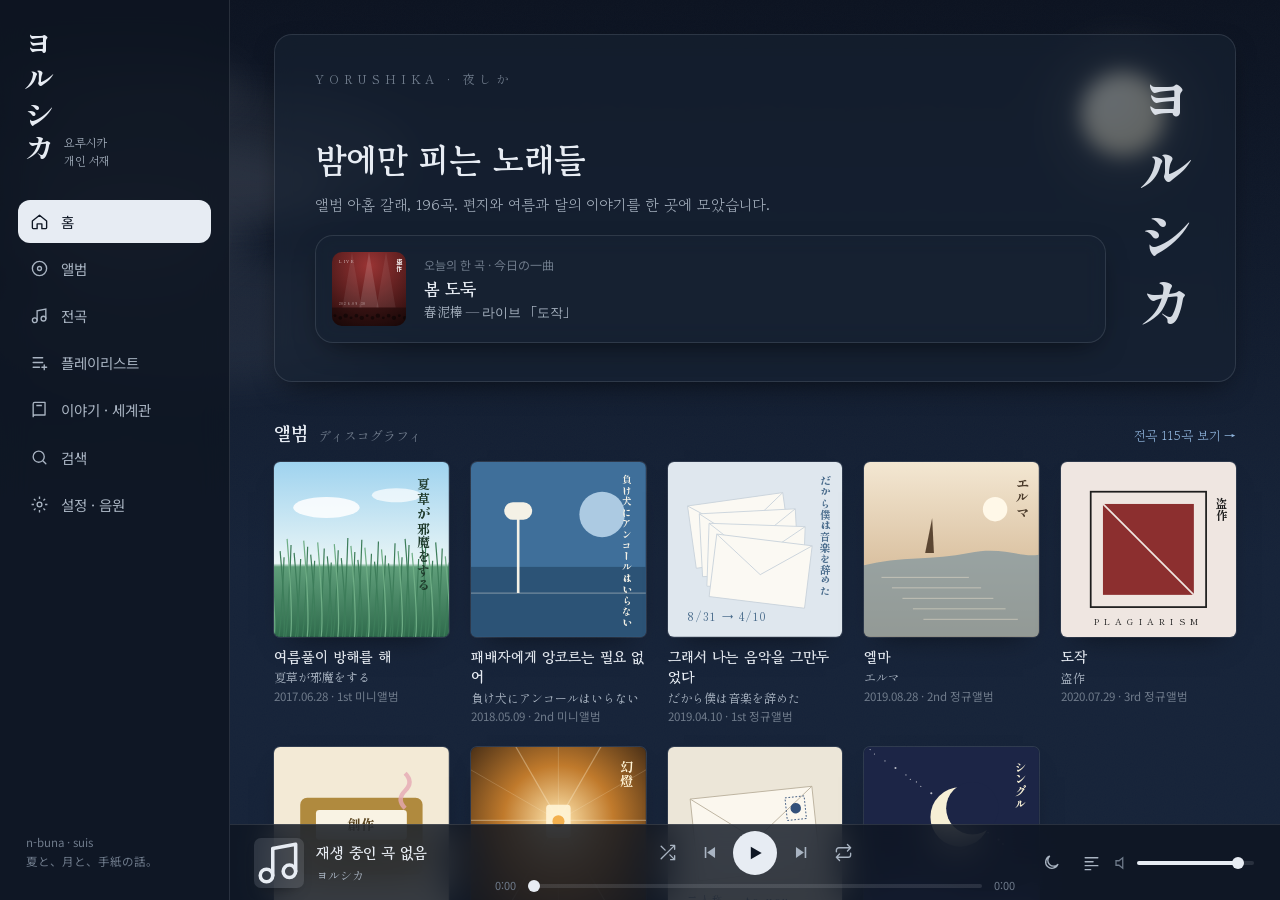
==== commit 7d348a1e: "이야기: 처음부터 이어 읽기(서장~종장 9장)와 이야기 지도 - 발매 순서대로 한 줄로 읽는 9장 구성: 앞 장에서 → 본문 → 따라 듣기 → 다음 장으로 이어지는 실 - 지도에서" ====
--- a/docs/index.html
+++ b/docs/index.html
@@ -478,6 +478,73 @@
 
 .atag.s{display:none;margin:0 6px 0 0;vertical-align:1px}
 @media (max-width:700px){.tr .ajp,.tr .k .atag{display:none}.tr .jj{white-space:nowrap;overflow:hidden;text-overflow:ellipsis}.tr .atag.s{display:inline;padding:0;margin:0;background:none;border-radius:0;max-width:none;color:var(--accent);font-size:12px;vertical-align:0}.tr .atag.s::after{content:' · ';color:var(--ink3)}}
+
+/* 이어 읽기 */
+.saga-intro{padding:26px 30px;font-size:15.5px;line-height:1.9}
+.saga-intro>p{margin:0 0 14px;max-width:760px}
+.sg-q{display:flex;flex-direction:column;gap:6px;margin:0 0 18px}
+.sg-q span{display:flex;gap:10px;align-items:baseline;color:var(--ink2);font-size:14.5px}
+.sg-q b{color:var(--accent);font-size:13px;width:16px;flex:none}
+.saga-intro .acts{display:flex;gap:10px;flex-wrap:wrap;align-items:center}
+.sg-ln{display:inline-block;width:22px;border-top:2px dotted var(--ink3)}
+.sg-ln.solid{border-top:2px solid var(--accent)}
+.sg-map{list-style:none;margin:0;padding:0;max-width:780px}
+.sg-node{display:grid;grid-template-columns:42px auto minmax(0,1fr);align-items:center;gap:14px;padding:12px 16px;border-radius:14px;cursor:pointer;background:var(--card);border:1px solid var(--line);transition:border-color .2s,transform .2s}
+.sg-node:hover{border-color:var(--accent);transform:translateX(2px)}
+.sg-dot{width:40px;height:40px;border-radius:50%;display:grid;place-items:center;border:2px solid var(--accent);color:var(--accent);font-weight:800;font-size:17px;background:var(--paper)}
+.sg-arts{display:flex}
+.sg-arts:empty{display:none}
+.sg-arts .art{width:46px;height:46px;border-radius:6px;overflow:hidden;display:block;box-shadow:0 2px 8px -3px rgba(0,0,0,.35)}
+.sg-arts .art+.art{margin-left:-20px}
+.sg-txt{display:flex;flex-direction:column;gap:2px;min-width:0}
+.sg-txt b{font-size:16px;line-height:1.4}
+.sg-key{font-size:13.5px;color:var(--ink2)}
+.sg-link{display:flex;align-items:center;gap:8px;margin-left:36px;padding:9px 0 9px 24px;border-left:2px dotted var(--ink3);font-size:12.5px;color:var(--ink2);list-style:none}
+.sg-link.solid{border-left:2px solid var(--accent)}
+.sg-link.plain{padding:5px 0}
+.ch-strip{display:flex;gap:6px;flex-wrap:wrap;margin:0 0 20px}
+.ch-strip a{width:34px;height:34px;border-radius:50%;display:grid;place-items:center;border:1px solid var(--line);color:var(--ink3);font-size:14px;background:var(--card)}
+.ch-strip a.done{color:var(--ink2);border-color:var(--ink3)}
+.ch-strip a.on{background:var(--accent);border-color:var(--accent);color:#fff;font-weight:800}
+[data-mode=night] .ch-strip a.on{color:#0d1420}
+.ch-head .page-sub{margin-bottom:14px}
+.ch-who{display:flex;align-items:center;gap:12px;flex-wrap:wrap;margin:0 0 14px}
+.who{display:inline-flex;align-items:center;gap:8px;padding:6px 14px;border-radius:999px;border:1px solid var(--accent);font-size:14px}
+.who i{font-style:normal;color:var(--accent)}
+.recap{border-left:3px solid var(--accent);padding:4px 0 4px 16px;margin:0 0 18px;max-width:760px}
+.recap p{margin:4px 0 0;color:var(--ink2);line-height:1.8}
+.ch-body{padding:26px 30px;max-width:820px}
+.para{margin:0 0 16px;line-height:2;font-size:15.5px}
+.para .tag{margin-right:8px;vertical-align:2px}
+.ch-body .legend{border-top:1px solid var(--line);padding-top:14px;margin-top:6px}
+.sg-table{overflow-x:auto;margin:4px 0 18px}
+.sg-table th{font:600 12px var(--kr);color:var(--ink3);text-align:left;padding:8px 16px;border-bottom:1px solid var(--line);white-space:nowrap}
+.sg-table tr[data-go]{cursor:pointer}
+.sg-table tr[data-go]:hover td{background:color-mix(in srgb,var(--accent) 7%,transparent)}
+.ch-acts{display:flex;gap:10px;flex-wrap:wrap;margin-bottom:10px}
+.bridge{display:block;margin-top:26px;padding:22px 26px;max-width:820px;border:1px solid var(--accent);transition:transform .2s}
+a.bridge:hover{transform:translateY(-2px)}
+.bridge p{margin:8px 0 12px;line-height:1.9;font-size:15px}
+.bridge p .tag{margin-right:8px;vertical-align:2px}
+.bridge b{color:var(--accent);font-size:16px}
+.bridge.end .acts{display:flex;gap:10px;flex-wrap:wrap}
+@media (max-width:700px){
+  .saga-intro,.ch-body{padding:20px 18px}
+  .sg-node{grid-template-columns:36px auto minmax(0,1fr);gap:10px;padding:10px 12px}
+  .sg-dot{width:34px;height:34px;font-size:15px}
+  .sg-arts .art{width:40px;height:40px}
+  .sg-link{margin-left:29px;padding-left:18px}
+  .para{font-size:15px;line-height:1.9}
+  .ch-strip a{width:30px;height:30px;font-size:13px}
+  .sg-table{overflow:visible}
+  .sg-table table,.sg-table tbody,.sg-table td{display:block}
+  .sg-table tr:first-child{display:none}
+  .sg-table tr{display:grid;grid-template-columns:30px minmax(0,1fr);padding:10px 0;border-bottom:1px solid var(--line)}
+  .sg-table td{border:0!important;padding:2px 6px!important;font-size:14px}
+  .sg-table td:first-child{grid-row:span 3;padding-top:3px!important}
+  .sg-table td[data-l]{font-size:12.5px;color:var(--ink2)}
+  .sg-table td[data-l]::before{content:attr(data-l)' · ';color:var(--ink3)}
+}
 </style>
 </head>
 <body>
@@ -628,7 +695,7 @@
       body:'첫 두 장의 미니앨범은 \'여름\'과 \'상실\'을 반복해서 그린다. 소나기가 지나간 거리, 신발 끝의 불꽃, 버스 정류장의 기다림. 노래 속 \'나\'는 이미 곁에 없는 \'너\'를 계속 떠올리고, 여름은 그 기억이 가장 선명해지는 계절이다. 뚜렷한 줄거리보다 정서의 원형을 세운 시기로, 이후 작품의 꽃·달·여름 모티프가 여기서 시작된다.',
       note:'이 시기 곡들의 \'너\'가 누구인지는 공식적으로 정해져 있지 않다. 팬들 사이에서도 해석이 갈린다.' },
     { id:'amyelma', era:'2019', title:'에이미와 엘마', albums:['dakara','elma'],
-      body:'음악을 그만둔 청년 <b>에이미</b>는 비 오는 날 카페에서 소녀 <b>엘마</b>를 만나 그녀에게 음악을 가르친다. 이후 그는 홀로 여행을 떠나 — n-buna가 어린 시절을 보낸 스웨덴이 무대다 — 엘마에게 보낼 노래와 편지를 남긴다. 「그래서 나는 음악을 그만두었다」는 그 노래 모음이고, 「8/31」에서 「4/10」으로 거슬러 가는 날짜 트랙은 여정의 소인이다. 에이미의 여정은 비극적인 결말에 닿는다.\n\n「엘마」는 그 편지를 받은 엘마의 이야기다. 그녀는 편지를 길잡이 삼아 에이미가 걸었던 길을 그대로 따라가며, 그를 흉내 내듯 시를 쓰고 노래를 만든다. 1집의 「엘마」와 2집의 「에이미」는 서로를 부르는 짝이고, 마지막 곡 「노틸러스」에서 두 사람의 이야기가 닫힌다.',
+      body:'음악을 그만두기로 한 청년 <b>에이미</b>는 홀로 스웨덴(n-buna가 어린 시절을 보낸 곳)을 여행하며 <b>엘마</b>에게 보낼 노래와 편지를 쓴다. 「그래서 나는 음악을 그만두었다」는 그 노래 모음이라는 설정이고, 에이미는 음악을 남기고 세상을 떠난다.\n\n「엘마」는 그 속편으로, 남겨진 엘마의 이야기다. 그녀는 편지를 길잡이 삼아 에이미가 걸었던 길을 그대로 따라가며, 그를 흉내 내어 음악을 시작한다. 1집의 「엘마」와 2집의 「에이미」는 서로를 부르는 짝이고, 마지막 곡 「노틸러스」에서 두 사람의 이야기가 닫힌다.',
       note:'1집 초회한정반은 에이미가 쓴 편지·가사·사진이 든 나무상자를, 2집 초회반은 엘마의 일기장을 재현했다.' },
     { id:'tousaku', era:'2020 – 2021', title:'음악 도둑', albums:['tousaku','sousaku'],
       body:'「도작」의 주인공은 남의 음악을 훔쳐 성공한 한 남자다. 앨범은 \'음악 도둑의 자백\'으로 시작해, 청년기·주하기·유년기를 오가며 그가 왜 훔쳤고 무엇을 부수려 하는지를 드러낸다. 겉으로는 파괴 충동과 냉소의 앨범이지만, 마지막에 남는 것은 「꽃에 망령」처럼 지워지지 않는 한 사람의 기억이다.\n\n이어지는 EP 「창작」은 그 이야기의 바깥쪽에서 \'만든다는 것\'을 다시 묻는다. 「강도와 꽃다발」에서 「봄 도둑」으로 이어지는 흐름은 훔치는 것과 피워 내는 것의 경계를 흐린다.',
@@ -637,7 +704,7 @@
       body:'「환등」은 앨범이 아니라 화집이다. 애니메이션 작가 가토 다카시의 그림을 스마트폰 카메라로 비추면 전용 재생 페이지에서 곡이 흐른다. 1장 「여름의 초상」은 미야자와 겐지, 헤밍웨이, 오스카 와일드, 하기와라 사쿠타로, 앙드레 지드, 그림 형제, 만엽집까지 문학을 향한 오마주가 이어지고, 2장 「춤추는 동물」은 제1야부터 제10야까지 열 개의 밤으로 구성된다.',
       note:'배포판은 처음엔 10곡만 공개됐고, 2026년 7월 화집 전곡의 배포가 해금되었다.' },
     { id:'nininshou', era:'2026', title:'2인칭 — 편지로 듣는 음악', albums:['nininshou'],
-      body:'「환등」 이후 약 3년 만의 정규앨범. n-buna가 직접 쓴 서간형 소설 『二人称』(고단샤, 2026.02.26)과 짝을 이룬다. 작은 봉투 32통과 원고지·편지지 약 170장으로 된 소설은, 시를 쓰는 소년과 문학에 밝은 \'선생\'의 문통을 따라간다. 편지에 적힌 시가 곡이 되었다. n-buna는 \'분노\'가 앨범의 주제 중 하나이며, 마지막 곡 「노」는 그 대답으로 쓴 \'인용이 없는 곡\'이라고 말했다.',
+      body:'「환등」 이후 약 3년 만의 정규앨범. n-buna가 직접 쓴 서간형 소설 『二人称』(고단샤, 2026.02.26)과 짝을 이룬다. 작은 봉투 32통과 원고지·편지지 약 170장으로 된 소설은, 시를 쓰는 소년과 문학에 밝은 \'선생\'의 문통을 따라간다. 편지에 적힌 시가 곡이 되었다. n-buna는 \'분노\'가 앨범의 주제 중 하나이며, 끝맺는 곡으로 쓴 「노(櫂)」가 그 대답이자 \'인용이 없는 곡\'이라고 말했다.',
       note:'CD 발매 없이 디지털로만 공개되었다. 이후 LIVE TOUR 2026 「一人称(1인칭)」이 열렸다.' }
   ],
   characters: [
@@ -647,6 +714,10 @@
       desc:'에이미에게 음악을 배운 소녀. 그의 편지를 따라 같은 길을 걸으며 자신의 노래를 쓴다.' },
     { name:'음악 도둑', jp:'音楽泥棒', role:'「도작」의 주인공',
       desc:'남의 음악을 훔쳐 성공한 남자. 자백과 회상으로 자신의 동기를 드러낸다.' },
+    { name:'아내', jp:'妻', role:'「도작」에서 먼저 떠난 사람 · 「창작」의 시선',
+      desc:'음악 도둑이 처음 만났을 때 「월광」을 치던 사람. 「봄 도둑」 영상은 그녀의 눈으로 본 장면으로 짜였다.' },
+    { name:'소년과 선생', jp:'少年・先生', role:'「2인칭」의 두 사람',
+      desc:'시를 쓰는 소년과 문학에 밝은 선생. 편지로만 만나며, n-buna는 두 사람에 어린 시절과 지금의 자신을 나눠 담았다고 했다.' },
     { name:'n-buna & suis', jp:'ナブナ・スイ', role:'이야기를 쓰는 사람과 부르는 사람',
       desc:'n-buna가 이야기와 곡을 쓰고, suis의 목소리가 인물이 된다. 얼굴을 드러내지 않는 활동 방식도 세계관의 일부.' }
   ],
@@ -658,7 +729,7 @@
     ['편지','手紙','에이미의 편지, 엘마의 일기, 2인칭의 170장. 노래는 누군가에게 부치는 글이다.'],
     ['바다','海','해저, 노틸러스, 노인과 바다, 바다로. 이야기가 끝나는 곳.'],
     ['훔침','泥棒','음악 도둑, 봄 도둑, 낮도둑, 빈집털이. 창작과 모방에 대한 오래된 질문.'],
-    ['인용','引用','문학·시·동화를 제목과 가사에 끌어온다. 그래서 「노」의 \'인용 없음\'이 특별하다.']
+    ['인용','引用','문학·시·동화를 제목과 가사에 끌어온다. 그래서 「노(櫂)」의 \'인용 없음\'이 특별하다.']
   ],
   references: [
     ['又三郎','마타사부로','미야자와 겐지 『바람의 마타사부로』','off'],
@@ -756,12 +827,148 @@
       {t:'편지 속 시가 노래가 되다', tag:'off', x:'디지털 앨범 「2인칭」은 편지에 적힌 시를 곡으로 만든 것이다. 소설이 먼저 나오고, 일주일쯤 뒤 앨범이 배포되었다.', songs:[]},
       {t:'자기와의 대화', tag:'off', x:'n-buna는 시를 쓰고 답장을 받는 흐름이 결국 자기 문답이 된다고 했다. 소년은 시와 음악을 처음 만들던 무렵의 자신, 선생은 어른이 된 지금의 시선을 가진 사람으로 썼다고 한다.', songs:[]},
       {t:'편지 속의 어긋남', tag:'off', x:'어느 날 소년은 편지를 주고받는 사이에 숨은 희미한 어긋남을 알아차리고, 은밀한 문통은 뜻밖의 진실로 이어진다. 결말은 직접 읽는 경험을 위해 여기 적지 않는다.', songs:[]},
-      {t:'분노에 대한 대답', tag:'off', x:'n-buna는 이번 앨범의 주제 중 하나가 분노이고, 마지막 곡 「노」는 그에 대한 대답으로 쓴 \'인용 없는 곡\'이라고 했다. 「물떼새」는 미야자와 겐지의 시에서 영감을 받았다.', songs:[['nininshou','千鳥'],['nininshou','櫂'],['nininshou','海へ']]}
+      {t:'분노에 대한 대답', tag:'off', x:'n-buna는 이번 앨범의 주제 중 하나가 분노이고, 그 대답으로 「노(櫂)」를 끝맺는 곡으로 썼으며 \'인용이 없는 곡\'이라고 했다. 트랙 순서로는 그 뒤에 「바다로」가 이어진다. 「물떼새」는 미야자와 겐지의 시에서 영감을 받았다.', songs:[['nininshou','千鳥'],['nininshou','櫂'],['nininshou','海へ']]}
     ],
     props:[['서간형 소설','고단샤 · 2026.02.26 · 작은 봉투 32통, 원고지·편지지 약 170장, 큰 봉투 1개, 외상자 315mm'],['디지털 앨범','2026.03.04 · 22곡 · CD 없음'],['반응','소설 발매 1주 만에 실판매 2.3만 부']]
   }
 };
 const TAGS = { off:['공식','공개 정보·인터뷰·공식 설명'], ana:['분석','평론이나 트랙 구성에서 확인되는 사실'], int:['해석','이 앱이 정리한 해석'] };
+
+/* ============ 처음부터 이어 읽기 ============
+   발매 순서대로 한 줄로 읽는 이야기. 문단마다 [태그, 글]. 태그는 TAGS(공식/분석/해석).
+   link: 다음 장으로 넘어가는 연결(지도에 표시). off = 줄거리가 실제로 이어짐(실선), 그 밖은 같은 질문으로 이어짐(점선) */
+const SAGA = {
+  lead: "요루시카의 앨범은 하나씩 읽으면 조각처럼 보이지만, 나온 순서대로 이으면 한 편의 긴 이야기처럼 읽힌다. 줄거리가 실제로 이어지는 곳은 두 군데다. 1·2집의 에이미와 엘마, 그리고 「도작」과 「창작」의 음악 도둑과 아내. 나머지 장은 같은 질문이 다음 작품으로 넘어가며 이어진다.",
+  questions: ["떠난 사람을 어떻게 노래할까", "남의 것을 빌려 만든 노래는 누구의 것일까", "이 노래는 누구에게 쓰는 편지일까"],
+  chapters: [
+    { id:"prologue", mark:"序", title:"읽기 전에 — 노래는 편지다", jp:"手紙としての歌", era:"2017 –", albums:[],
+      key:"요루시카가 이야기를 들려주는 방식",
+      body:[
+        ["off","요루시카는 작곡가 n-buna와 보컬 suis가 2017년에 만든 밴드다. n-buna가 이야기와 곡을 쓰고, suis는 그 이야기 속 인물이 되어 노래한다. suis는 「그래서 나는 음악을 그만두었다」와 「엘마」 두 장에서 완전히 등장인물이 될 수 있었다고 말했다."],
+        ["off","앨범마다 ‘손에 쥐는 이야기’가 함께 나왔다. 1집은 편지와 사진, 2집은 일기장, 「도작」은 소설, 「환등」은 화집, 「2인칭」은 봉투 32통짜리 편지 소설이다. 노래만 들으면 조각이고, 이 소품까지 합쳐야 이야기가 된다."],
+        ["int","그래서 이 이어 읽기는 세 가지만 따라간다. 누가 누구에게 쓰는가, 무엇을 잃었는가, 무엇을 빌려 왔는가."]
+      ],
+      songs:[["natsukusa","雲と幽霊"]],
+      bridge:["off","밴드 이름 ‘요루시카(밤에만)’는 첫 미니앨범의 마지막 곡 「구름과 유령」의 한 구절에서 나왔다. 이야기도 거기, 어느 여름에서 시작한다."] },
+
+    { id:"summer", mark:"一", title:"여름, 곁에 없는 너", jp:"夏草が邪魔をする · 負け犬にアンコールはいらない", era:"2017.06 – 2018.05", albums:["natsukusa","makeinu"],
+      who:["나","이미 떠난 너"], form:"미니앨범 두 장", borrow:"자기 여름을 다시 씀(셀프 오마주)",
+      key:"이름 없는 ‘나’와 ‘너’, 그리고 여름",
+      recap:"노래는 누군가에게 쓰는 편지다. 첫 편지의 받는 사람은 이름이 없다.",
+      body:[
+        ["int","첫 두 장에는 정해진 줄거리가 없다. 대신 같은 장면이 되풀이된다. 계절은 여름이고, ‘나’는 이미 곁에 없는 ‘너’를 떠올린다. 피아노로 문을 연 앨범은 신발 끝의 불꽃, 맑은 하늘, 버스 정류장 같은 여름의 조각을 하나씩 꺼낸다."],
+        ["ana","두 번째 미니앨범은 첫 앨범을 스스로 오마주한 작품으로 소개된다. 구성도 닮았다. 연주곡으로 열고, 중간에 연주곡으로 숨을 고르고, 여름 버스 정류장에서 너를 기다리는 짧은 피아노로 끝난다."],
+        ["int","다만 두 번째 여름은 더 어둡다. 앙코르, 곧 되풀이되는 삶을 거부하는 표제곡, 투명해지고 싶은 소년, 겨울잠. 잃어버린 여름이 어른이 되기 싫은 마음으로 번진다."]
+      ],
+      songs:[["natsukusa","夏陰、ピアノを弾く"],["natsukusa","言って。"],["natsukusa","靴の花火"],["natsukusa","雲と幽霊"],["makeinu","前世"],["makeinu","負け犬にアンコールはいらない"],["makeinu","ヒッチコック"],["makeinu","ただ君に晴れ"],["makeinu","夏、バス停、君を待つ"]],
+      bridge:["int","이 시기의 ‘나’와 ‘너’에게는 이름이 없다. 다음 장에서 요루시카는 처음으로 두 사람에게 이름을 붙인다. 에이미와 엘마."],
+      link:["int","이름이 생긴다"], deep:"summer" },
+
+    { id:"amy", mark:"二", title:"에이미, 음악을 그만둔 청년", jp:"だから僕は音楽を辞めた", era:"2019.04", albums:["dakara"],
+      who:["에이미","엘마"], form:"편지·사진이 든 나무상자", borrow:"와일드의 “인생은 예술을 모방한다”에서 출발",
+      key:"떠나는 사람이 남긴 노래와 편지",
+      recap:"앞 장의 ‘나’처럼, 이번에도 한 사람이 다른 한 사람을 향해 노래한다. 다른 점은 둘에게 이름이 있다는 것이다.",
+      body:[
+        ["off","청년 에이미는 음악을 그만두기로 한다. 그리고 홀로 스웨덴을 여행하며 엘마에게 보낼 노래와 편지를 쓴다. 이 앨범은 그 노래를 모은 것이라는 설정이고, 초회한정반의 나무상자에는 그가 쓴 편지와 사진이 들어 있었다."],
+        ["off","n-buna는 이 이야기의 뿌리에 오스카 와일드의 “인생은 예술을 모방한다”는 말이 있다고 했다. 흉내라는 주제는 다음 장에서 본격적으로 드러난다."],
+        ["ana","에이미에게 엘마는 그냥 아는 사람이 아니다. 「남이승」에서 그는 엘마가 곧 자기 음악이라고 노래한다. 이 말은 다음 장에서 엘마의 입으로 되돌아온다."],
+        ["off","스웨덴은 n-buna가 어린 시절을 보낸 곳이고, 실제로 그곳에서 곡을 쓰기도 했다. 「6월은 비 갠 거리를 쓴다」는 스톡홀름 감라스탄의 호텔에서 비 때문에 나가지 못한 날 만든 곡이라고 한다."],
+        ["ana","사이사이 놓인 날짜 연주곡은 8/31 → 7/13 → 5/6 → 4/10 순서다. 앨범이 끝으로 갈수록 날짜가 앞당겨진다. 4/10은 이 앨범이 나온 날이기도 하다."],
+        ["off","에이미는 음악을 남기고 세상을 떠난다. 표제곡 「그래서 나는 음악을 그만두었다」가 앨범의 마지막 곡이다."]
+      ],
+      songs:[["dakara","8/31"],["dakara","藍二乗"],["dakara","八月、某、月明かり"],["dakara","詩書きとコーヒー"],["dakara","六月は雨上がりの街を書く"],["dakara","パレード"],["dakara","エルマ"],["dakara","4/10"],["dakara","だから僕は音楽を辞めた"]],
+      bridge:["off","에이미가 떠난 뒤, 편지는 엘마에게 남는다. 다음 앨범의 주인공은 남겨진 사람이다."],
+      link:["off","속편 · 줄거리가 이어짐"], deep:"amyelma" },
+
+    { id:"elma", mark:"三", title:"엘마, 남겨진 사람의 여행", jp:"エルマ", era:"2019.08", albums:["elma"],
+      who:["엘마","떠난 에이미"], form:"엘마의 일기장", borrow:"에이미의 제목과 말(흉내)",
+      key:"편지를 따라 같은 길을 걷다",
+      recap:"에이미는 스웨덴을 여행하며 엘마에게 노래와 편지를 남기고 세상을 떠났다.",
+      body:[
+        ["off","「엘마」는 1집의 속편이고, 주인공은 에이미에게 남겨진 엘마다. 그녀는 그의 편지를 길잡이 삼아 그가 지나간 곳을 그대로 밟고, 그를 흉내 내며 음악을 시작한다. 초회한정반은 엘마의 일기장이었다."],
+        ["ana","흉내는 제목에서부터 보인다. 「남이승(藍二乗)」은 「우일승(憂一乗)」으로, 「8월, 어느 날, 달빛」은 「저녁뜸, 어느 날, 꽃 헤맴」으로, 「엘마」는 「에이미」로. 1집의 제목을 비틀어 따라 쓴 셈이다."],
+        ["ana","말도 되돌아온다. 에이미가 「남이승」에서 엘마에게 했던 말을, 엘마는 「마음에 구멍이 뚫렸다」에서 에이미에게 돌려준다. 「밤인 척」과 「목소리」에는 같은 단어가 나온다."],
+        ["int","엘마의 여행은 호수와 숲, 물 밑의 달빛을 지나 「노틸러스」에서 끝난다. 그녀가 끝에서 무엇을 택했는지는 정해져 있지 않다. 듣는 사람에게 맡겨진 결말이다."]
+      ],
+      songs:[["elma","車窓"],["elma","憂一乗"],["elma","夕凪、某、花惑い"],["elma","雨とカプチーノ"],["elma","歩く"],["elma","心に穴が空いた"],["elma","声"],["elma","エイミー"],["elma","海底、月明かり"],["elma","ノーチラス"]],
+      bridge:["int","엘마는 에이미를 흉내 내서 음악을 시작했다. 흉내가 지나치면 무엇이 될까. 다음 장의 주인공은 아예 남의 음악을 훔친다."],
+      link:["int","흉내 → 훔침"], deep:"amyelma" },
+
+    { id:"thief", mark:"四", title:"음악 도둑, 메워지지 않는 구멍", jp:"盗作", era:"2020.07", albums:["tousaku"],
+      who:["음악 도둑","세상(자백) · 소년"], form:"소설 『도작』 · 「월광」 카세트", borrow:"남의 멜로디와 코드(훔침)",
+      key:"훔쳐서라도 채우고 싶었던 것",
+      recap:"엘마는 떠난 사람을 흉내 내며 음악을 시작했다. 흉내와 훔침 사이의 선은 생각보다 가깝다.",
+      body:[
+        ["off","이번 주인공은 남의 곡에서 멜로디와 코드 진행을 훔쳐 성공한 작곡가다. 한때는 빈집털이의 망을 보던 공범이기도 했다. 초회한정반에 든 약 130쪽짜리 소설은 그의 독백 인터뷰와, 그가 만난 한 소년과의 교류로 이루어져 있다."],
+        ["off","소설 속 소년은 잡화점에서 훔친 유리 세공을 깨뜨리는 아이다. 남자는 소년에게 베토벤의 「월광」을 가르치며 지난날을 들려준다. 「월광」은 먼저 세상을 떠난 아내가 처음 만났을 때 치던 곡이다. 초회한정반에는 소년이 친 「월광 소나타」 카세트테이프가 들어 있었다."],
+        ["ana","앨범은 ‘자백’으로 시작해 청년기, 주하기(인생의 한여름), 유년기를 오간다. 제목 속 시기 순서대로 다시 놓으면, 이야기가 과거로 거슬러 가는 구조다."],
+        ["off","n-buna는 인터뷰에서 그동안 요루시카에 붙어 온 ‘추억 속 여름의 푸른 하늘’ 같은 이미지를 스스로 부수고 싶었다고 말했다. 앞의 네 앨범이 쌓아 온 여름을, 이번 주인공이 부수는 셈이다."],
+        ["int","그래도 끝에 남는 것은 파괴가 아니다. 마지막 곡 「꽃에 망령」의 여름처럼, 지워지지 않는 한 사람의 기억이다."]
+      ],
+      songs:[["tousaku","音楽泥棒の自白"],["tousaku","昼鳶"],["tousaku","春ひさぎ"],["tousaku","青年期、空き巣"],["tousaku","朱夏期、音楽泥棒"],["tousaku","盗作"],["tousaku","思想犯"],["tousaku","逃亡"],["tousaku","幼年期、思い出の中"],["tousaku","花に亡霊"]],
+      bridge:["off","이야기는 다음 EP로 이어진다. 「창작」은 「도작」의 속편이고, 그 안의 「봄 도둑」 영상에는 음악을 훔치던 남편과 먼저 떠난 아내가 나온다."],
+      link:["off","속편 · 줄거리가 이어짐"], deep:"tousaku" },
+
+    { id:"spring", mark:"五", title:"아내의 봄, 빼앗는 손과 건네는 손", jp:"創作", era:"2021.01", albums:["sousaku"],
+      who:["아내의 눈","남편"], form:"CD 없는 CD(Type B)", borrow:"훔치는 쪽이 시간으로 바뀜",
+      key:"훔치던 남자를 바라보던 사람",
+      recap:"음악 도둑은 아내를 잃은 구멍을 훔친 음악으로 메우려 했다. 그 아내는 그를 어떻게 보고 있었을까.",
+      body:[
+        ["off","「창작」은 「도작」의 속편으로 소개된 EP다. 대표곡 「봄 도둑」의 영상에는 음악을 훔치던 남편과, 먼저 세상을 떠난 아내로 보이는 두 사람이 나온다."],
+        ["off","영상을 만든 감독은 소설 『도작』을 바탕으로, 아내의 눈에 보이는 장면만으로 영상을 짰다고 밝혔다. 앞 장에서 남자의 독백으로만 들었던 아내가, 이번에는 직접 남편을 바라본다."],
+        ["off","n-buna는 「봄 도둑」을 이렇게 설명했다. 벚꽃을 목숨에, 바람을 시간에 빗대면, 벚꽃을 흩날리는 봄바람이 곧 ‘봄 도둑’이다. 이제 훔쳐 가는 것은 사람이 아니라 시간이다."],
+        ["off","EP 자체도 하나의 질문이었다. CD가 든 Type A와 CD가 없는 Type B로 나왔고, Type B는 스트리밍 시대에 CD란 무엇인지를 CD 가게에서 묻는 작품이었다."],
+        ["int","「강도와 꽃다발」에서 「봄 도둑」으로 이어지는 흐름은, 빼앗는 손과 건네는 손이 같은 손일 수 있다고 말하는 듯하다. 제목도 ‘도작’에서 ‘창작’으로 바뀌었다."]
+      ],
+      songs:[["sousaku","強盗と花束"],["sousaku","春泥棒"],["sousaku","創作"],["sousaku","風を食む"],["sousaku","嘘月"]],
+      bridge:["int","훔치는 이야기가 끝나자, 요루시카는 빌리는 방식을 바꾼다. 몰래 가져오는 대신, 어느 책에서 왔는지 밝히고 빌린다."],
+      link:["int","훔침 → 밝히고 빌림"], deep:"tousaku" },
+
+    { id:"lantern", mark:"六", title:"환등, 책을 비추는 그림", jp:"幻燈", era:"2023.04", albums:["gentou"],
+      who:["그림","보는 사람"], form:"듣는 화집", borrow:"출처를 밝힌 문학 오마주",
+      key:"어디서 빌렸는지 밝힌 이야기들",
+      recap:"「도작」과 「창작」은 남의 것을 가져오는 일을 끝까지 밀어붙였다. 마지막에 훔쳐 가는 것은 시간이었다.",
+      body:[
+        ["off","「환등」은 앨범이 아니라 화집이다. 애니메이션 작가 가토 다카시의 그림을 스마트폰 카메라로 비추면 전용 페이지에서 곡이 흐른다. 1장 「여름의 초상」 15곡과 2장 「춤추는 동물」 10곡으로 되어 있다."],
+        ["off","1장의 곡들은 저마다 오래된 책 한 권과 짝을 이룬다. 『노인과 바다』, 『바람의 마타사부로』, 『행복한 왕자』(→「좌우맹」), 하기와라 사쿠타로의 시집처럼, 이번에는 무엇을 빌려 왔는지 함께 밝혔다."],
+        ["ana","2장은 제1야부터 제10야까지 열 개의 밤이다. 나쓰메 소세키 『몽십야』의 ‘열 개의 꿈’ 구성을 떠올리게 한다."],
+        ["ana","1집의 「신발의 불꽃놀이」가 같은 제목으로 이 화집에 다시 실렸다. 첫 장의 여름이 한 번 돌아오는 자리다."],
+        ["off","2024년 라이브 「달과 고양이의 춤」은 이 화집의 곡에 낭독극을 엮어, 그림 속 이야기를 무대 위에서 들려줬다."]
+      ],
+      songs:[["gentou","夏の肖像"],["gentou","又三郎"],["gentou","老人と海"],["gentou","左右盲"],["gentou","月に吠える"],["gentou","靴の花火"],["gentou","さよならモルテン"],["gentou","第一夜"],["gentou","第十夜"]],
+      bridge:["ana","「환등」 뒤 3년 동안 「하루」, 「뱀」 같은 싱글이 하나씩 나왔다. 이 곡들은 나중에 다음 장의 편지 속 시로 한데 모인다."],
+      link:["ana","싱글이 편지 속 시로"], deep:"gentou" },
+
+    { id:"letters", mark:"七", title:"2인칭, 너에게 쓰는 편지", jp:"二人称", era:"2026.02 – 03", albums:["nininshou"],
+      who:["소년","선생 (그리고 그 반대)"], form:"봉투 32통의 편지 소설", borrow:"끝맺는 곡은 인용 없이",
+      key:"다시 편지로, 그리고 인용 없는 끝",
+      recap:"「환등」은 남의 책을 밝히고 빌려 왔다. 그 사이 나온 싱글들은 아직 제자리를 찾지 못한 채였다.",
+      body:[
+        ["off","이야기는 전단지를 보았다며 자기 작품을 첨삭해 줄 수 있겠느냐고 묻는 한 통의 편지에서 시작된다. 시를 쓰는 소년과 문학에 밝은 ‘선생’의 문통이다. 선생은 소년에게, 끝없이 넓은 모래 바다에서 호박 한 알을 찾아야 한다고 말한다."],
+        ["off","소설은 진짜 봉투 32통과 원고지·편지지 약 170장으로 되어 있어서, 독자가 봉투를 하나씩 뜯으며 읽는다. 편지에 적힌 시가 앨범 「2인칭」의 곡이 되었다. 그 사이 나온 싱글 9곡과 다시 녹음한 「히치콕」도 여기에 들어가 22곡이 되었다."],
+        ["off","n-buna는 소년을 시와 음악을 처음 만들던 무렵의 자신으로, 선생을 어른이 된 지금의 시선을 가진 사람으로 썼다고 했다. 시를 쓰고 답장을 받는 일은 결국 자기 자신과의 대화가 된다는 것이다."],
+        ["off","어느 날 소년은 편지 사이에 숨은 희미한 어긋남을 알아차리고, 문통은 뜻밖의 진실로 이어진다. 결말은 직접 읽는 경험을 위해 여기 적지 않는다."],
+        ["off","n-buna는 이번 앨범의 주제 중 하나가 분노이고, 그 대답으로 「노(櫂)」를 끝맺는 곡으로 썼다고 했다. 그는 이 곡을 ‘인용이 없는 곡’이라고 불렀다."],
+        ["ana","에이미의 편지로 시작된 ‘누군가에게 쓰는 노래’가, 제목 그대로 ‘2인칭’이 되어 돌아왔다. 두 번째 미니앨범의 「히치콕」이 다시 녹음되어 실린 것도 같은 자리다."]
+      ],
+      songs:[["nininshou","早朝、郵便受け"],["nininshou","雲になる"],["nininshou","花も騒めく"],["nininshou","晴る"],["nininshou","へび"],["nininshou","ヒッチコック (Re-Recording)"],["nininshou","千鳥"],["nininshou","櫂"],["nininshou","海へ"]],
+      bridge:["off","「2인칭」 다음에 열린 2026년 투어의 이름은 「1인칭」이었다."],
+      deep:"nininshou" },
+
+    { id:"epilogue", mark:"終", title:"한 줄로 이으면", jp:"一本の糸", era:"2017 – 2026", albums:[],
+      key:"세 갈래의 실: 편지 · 빌림 · 여름",
+      recap:"‘너’에게 쓰던 노래는 2인칭이라는 제목에 닿았다.",
+      body:[
+        ["int","일곱 장을 나온 순서대로 이으면 세 갈래의 실이 보인다."],
+        ["int","첫째 실은 편지다. 이름 없는 ‘너’에게 부르던 노래가 에이미의 편지가 되고, 엘마의 일기, 음악 도둑의 자백, 화집의 그림을 지나 다시 소년과 선생의 편지가 된다."],
+        ["int","둘째 실은 빌림이다. 엘마는 흉내 냈고, 음악 도둑은 훔쳤고, 「환등」은 출처를 밝히고 빌렸고, 「2인칭」은 끝맺는 곡을 인용 없이 썼다."],
+        ["int","셋째 실은 여름이다. 첫 장의 여름은 「도작」에서 부서지고, 「환등」의 「신발의 불꽃놀이」로 한 번 돌아온다."],
+        ["off","다만 요루시카가 모든 앨범이 하나의 이야기라고 밝힌 적은 없다. 줄거리가 공식으로 이어지는 곳은 에이미와 엘마, 음악 도둑과 아내 두 군데뿐이고, 나머지 연결은 이 앱이 정리한 읽는 법이다."],
+        ["off","suis는 노래가 n-buna의 이야기로만 남지 않고 듣는 사람의 인생 이야기가 되기를 바란다고 말했다. 이 실을 어떻게 이을지는 결국 듣는 사람의 몫이다."]
+      ],
+      songs:[] }
+  ]
+};
 
 /* 신곡 자동 확인 기준 */
 const UPD_CFG = { since:'2026-11-25', itunesId:1250709916 };
@@ -1067,7 +1274,7 @@
 function accentFor(hex){ if (document.documentElement.dataset.mode!=='night') return hex; const n = parseInt(hex.slice(1),16); const m = c => Math.round(c + (255-c)*0.48); return '#'+[m(n>>16&255),m(n>>8&255),m(n&255)].map(x=>x.toString(16).padStart(2,'0')).join(''); }
 function setAccent(hex){ document.documentElement.style.setProperty('--accent', accentFor(hex)); }
 /* =================== 라우팅 =================== */
-const routes = { home:vHome, all:vAll, albums:vAlbums, album:vAlbum, playlists:vPlaylists, playlist:vPlaylist, story:vStory, read:vRead, versions:vVersions, favs:vFavs, search:vSearch, settings:vSettings };
+const routes = { home:vHome, all:vAll, albums:vAlbums, album:vAlbum, playlists:vPlaylists, playlist:vPlaylist, story:vStory, saga:vSaga, read:vRead, versions:vVersions, favs:vFavs, search:vSearch, settings:vSettings };
 function go(h){ location.hash = h; }
 function render(){
   const [r, p] = (location.hash.slice(2) || 'home').split('/');
@@ -1075,7 +1282,7 @@
   if (r!=='album') document.documentElement.style.setProperty('--accent', document.documentElement.dataset.mode==='night'?'#8fb4dc':'#3f6f9a');
   closeNP();
   const m = $('#main'); m.innerHTML = `<div class="view">${fn(p ? decodeURIComponent(p) : undefined)}</div>`; m.scrollTop = 0;
-  const nk = r==='album'||r==='versions'?'albums':r==='playlist'?'playlists':r==='read'?'story':r;
+  const nk = r==='album'||r==='versions'?'albums':r==='playlist'?'playlists':r==='read'||r==='saga'?'story':r;
   document.querySelectorAll('[data-nav]').forEach(n => n.classList.toggle('on', n.dataset.nav === nk || (nk==='all' && n.dataset.nav==='albums' && n.closest('#tabs'))));
   markPlaying();
   if (r==='search'){ const s=$('#q'); s && (s.focus(), s.setSelectionRange(s.value.length,s.value.length)); }
@@ -1085,7 +1292,7 @@
 /* =================== 뷰 =================== */
 function trackRow(id, i, ctx){
   const s = SONGS[id]; const fav = state.favs.has(id); const a = ALB[s.album];
-  const mixed = ctx.startsWith('pl:') || ['favs','search','search-rec','all'].includes(ctx);   // 여러 앨범이 섞인 목록
+  const mixed = ctx.startsWith('pl:') || ['favs','search','search-rec','all'].includes(ctx) || (ctx.startsWith('saga:') && sagaMixed(ctx));   // 여러 앨범이 섞인 목록
   const grouped = ctx === 'all' && state.allOpt.sort === 'album';   // 앨범 머리줄이 이미 있음 → 태그 생략
   return `<div class="tr" data-id="${id}" data-ctx="${esc(ctx)}" data-i="${i}">
     <div class="n">${mixed && !grouped ? `<div class="art" style="width:34px;height:34px;border-radius:5px;overflow:hidden">${art(s.album)}</div>` : s.no}</div>
@@ -1101,6 +1308,7 @@
   if (ctx.startsWith('pl:')) return (state.playlists.find(p=>p.id===ctx.slice(3))||{songs:[]}).songs;
   if (ctx==='favs') return ORDER.filter(id=>state.favs.has(id));
   if (ctx==='all') return allIds();
+  if (ctx.startsWith('saga:')) return sagaIds(ctx.slice(5));
   if (ctx==='search') return searchIds($('#q')?.value||'');
   return [];
 }
@@ -1173,7 +1381,7 @@
   setAccent(a.hue);
   const ids = ctxList('alb:'+id); const n = ids.filter(x=>state.hasAudio.has(x)).length, ny = ids.filter(x=>!state.hasAudio.has(x) && ytOf(x)).length;
   return `<div class="ahead"><div class="art">${art(id,1)}</div><div><div class="type">${a.type.toUpperCase()} · ${a.date}</div><h1>${esc(a.kr)}${a.krAuto?' <span class="chip">자동 번역</span>':''} <button class="ibtn sm" data-act="renalb" data-alb="${id}" title="한국어 제목 고치기">${ic('edit')}</button></h1><div class="j">${esc(a.jp)}</div><p class="bl">${esc(a.blurb)}</p>
-    <div class="acts"><button class="btn pri" data-play="alb:${id}">${ic('play')} 재생</button><button class="btn" data-play="alb:${id}" data-shuf="1">${ic('shuf')} 셔플</button><button class="btn" data-addall="alb:${id}">${ic('plus')} 전부 담기</button>${(()=>{const ar=STORY.arcs.find(x=>x.albums.includes(id));return ar&&DEEP[ar.id]?`<a class="btn" href="#/read/${ar.id}">${ic('book')} 이야기 읽기</a>`:''})()}<span class="tiny" style="align-self:center">${ids.length}곡 · 음원 ${n}${ny?` · YouTube ${ny}`:''}</span></div></div></div>
+    <div class="acts"><button class="btn pri" data-play="alb:${id}">${ic('play')} 재생</button><button class="btn" data-play="alb:${id}" data-shuf="1">${ic('shuf')} 셔플</button><button class="btn" data-addall="alb:${id}">${ic('plus')} 전부 담기</button>${(()=>{const k=sagaOfAlbum(id);return k>=0?`<a class="btn" href="#/saga/${k}">${ic('book')} 이야기 읽기 · ${SAGA.chapters[k].mark}장</a>`:''})()}<span class="tiny" style="align-self:center">${ids.length}곡 · 음원 ${n}${ny?` · YouTube ${ny}`:''}</span></div></div></div>
     <div class="card tl">${ids.map((x,i)=>trackRow(x,i,'alb:'+id)).join('')}</div>
     ${a.live ? `${YT_FULL[id] ? `<div class="card set" style="margin-top:14px"><b class="kr">공연 전체 영상이 공식 채널에 올라와 있어요</b><p class="tiny" style="margin:6px 0 10px">목록에서 YouTube 표시가 없는 곡은 곡 정보 → '공연 전체 영상에서 이 곡 찾기'로 시작·끝 지점을 한 번 맞춰 두면 그 구간만 재생돼요.</p><a class="btn" target="_blank" rel="noopener" href="https://www.youtube.com/watch?v=${YT_FULL[id]}">${ic('link')} 공연 전체 영상 (YouTube)</a></div>` : ''}
     <p class="tiny" style="margin-top:14px">${a.readings && a.readings.length ? `목록에서 뺀 낭독·연출 파트: ${a.readings.map(esc).join(' · ')}<br>` : ''}공식 영상 작품의 수록곡 기준입니다. 공식 라이브 영상이 있는 곡은 YouTube로 재생되고, 직접 소장한 영상에서 뽑은 음원 파일도 연결할 수 있어요(파일 이름에 'live'와 공연 이름이 있으면 자동 연결). 가사가 없으면 원곡 가사가 보여요.</p>` : ''}`;
@@ -1199,13 +1407,32 @@
   <div class="search">${ic('search')}<input id="q" value="${esc(q)}" placeholder="예: 봄 도둑, 春泥棒, 엘마…"></div>
   <div id="sres">${q?(ids.length?`<div class="card tl">${ids.map((x,i)=>trackRow(x,i,'search')).join('')}</div>`:'<div class="empty">찾는 곡이 없어요.</div>'):''}</div>`;
 }
+/* =================== 이어 읽기 =================== */
+const sagaSongs = c => c.songs.map(([a,j]) => sidOf(a,j));
+function sagaIds(k){
+  if (k === 'all'){ const seen = new Set(); return SAGA.chapters.flatMap(sagaSongs).filter(x => !seen.has(x) && seen.add(x)); }
+  const c = SAGA.chapters[+k]; return c ? sagaSongs(c) : [];
+}
+const sagaMixed = ctx => { const k = ctx.slice(5); return k === 'all' || (SAGA.chapters[+k]?.albums.length || 0) > 1; };
+const sagaOfAlbum = id => SAGA.chapters.findIndex(c => c.albums.includes(id));
+function sagaMap(){
+  const C = SAGA.chapters;
+  return `<ol class="sg-map">${C.map((c,i) => `<li class="sg-node" data-go="#/saga/${i}"><span class="sg-dot jp">${c.mark}</span>
+      <span class="sg-arts">${c.albums.map(a=>`<span class="art">${art(a)}</span>`).join('')}</span>
+      <span class="sg-txt"><b class="kr">${esc(c.title)}</b><span class="tiny">${c.era}${c.who?` · ${esc(c.who[0])} → ${esc(c.who[1])}`:''}</span><span class="sg-key kr">${esc(c.key)}</span></span></li>
+    ${i < C.length-1 ? (c.link ? `<li class="sg-link ${c.link[0]==='off'?'solid':''}"><i class="tag ${c.link[0]}">${TAGS[c.link[0]][0]}</i><span class="kr">${esc(c.link[1])}</span></li>` : '<li class="sg-link plain"></li>') : ''}`).join('')}</ol>`;
+}
 function vStory(){
-  const S = STORY;
+  const S = STORY, n = sagaIds('all').length;
   return `<h1 class="page">이야기와 세계관</h1><p class="page-sub">物語と世界観</p>
-  <div class="card story-intro"><h2 class="kr" style="margin:0 0 12px">${S.intro.title}</h2>${S.intro.body.map(p=>`<p>${p}</p>`).join('')}</div>
+  <div class="card saga-intro"><p class="kr">${SAGA.lead}</p>
+    <div class="sg-q">${SAGA.questions.map((q,i)=>`<span class="kr"><b class="jp">${'一二三'[i]}</b>${esc(q)}</span>`).join('')}</div>
+    <div class="acts"><a class="btn pri" href="#/saga/0">${ic('book')} 처음부터 이어 읽기</a><button class="btn" data-play="saga:all">${ic('play')} 이야기 순서로 듣기</button><span class="tiny">${SAGA.chapters.length}장 · ${n}곡</span></div></div>
   <div class="sec-t"><h2>이야기 지도</h2><span>年表</span></div>
-  <div class="timeline">${S.arcs.map(a=>`<div class="arc" id="${a.id}"><div class="card"><div class="era">${a.era}</div><h3>${a.title}</h3><div class="bd">${a.body}</div>${a.note?`<div class="nt">✎ ${a.note}</div>`:''}
-    <div class="als">${DEEP[a.id]?`<a class="btn pri" href="#/read/${a.id}">${ic('book')} 자세히 읽기</a>`:''}${a.albums.map(x=>`<div class="mini-alb" data-go="#/album/${x}"><div class="art">${art(x)}</div>${esc(ALB[x].kr)}</div>`).join('')}</div></div></div>`).join('')}</div>
+  <div class="legend" style="margin:-4px 0 14px"><span><i class="sg-ln solid"></i>줄거리가 실제로 이어짐</span><span><i class="sg-ln"></i>같은 질문으로 이어짐</span><span>장을 누르면 그 장부터 읽어요</span></div>
+  ${sagaMap()}
+  <div class="sec-t"><h2>요루시카</h2><span>ヨルシカ</span></div>
+  <div class="card story-intro">${S.intro.body.map(p=>`<p>${p}</p>`).join('')}</div>
   <div class="sec-t"><h2>인물</h2><span>登場人物</span></div>
   <div class="chars">${S.characters.map(c=>`<div class="card char"><div class="jp">${c.jp}</div><div class="nm">${c.name}</div><div class="rl">${c.role}</div><div class="ds">${c.desc}</div></div>`).join('')}</div>
   <div class="sec-t"><h2>모티프 사전</h2><span>モチーフ</span></div>
@@ -1216,6 +1443,29 @@
   <div class="card lives">${S.lives.map(l=>`<div class="live"><div class="yr">${l[0]}</div><div>${l[1]}${l[2]?` <span class="tiny">· ${l[2]}</span>`:''}</div></div>`).join('')}</div>
   <div style="margin-top:14px">${verCard()}</div>
   <p class="tiny" style="margin-top:24px">줄거리 요약은 공개된 정보를 바탕으로 직접 정리한 것이며, 해석이 갈리는 부분은 표시해 두었습니다.</p>`;
+}
+function vSaga(k){
+  const C = SAGA.chapters, i = Math.max(0, Math.min(C.length-1, parseInt(k) || 0)), c = C[i], pv = C[i-1], nx = C[i+1];
+  if (c.albums.length) setAccent(ALB[c.albums[c.albums.length-1]].hue);
+  const ids = sagaIds(i);
+  const tag = t => `<i class="tag ${t}">${TAGS[t][0]}</i>`;
+  const table = c.id === 'epilogue' ? `<div class="sg-table"><table class="ref"><tr><th></th><th>누가 → 누구에게</th><th>손에 쥐는 이야기</th><th>빌림의 방식</th></tr>${C.map((x,j)=>x.who ? `<tr data-go="#/saga/${j}"><td>${x.mark}</td><td class="kr"><b>${esc(x.who[0])}</b> → ${esc(x.who[1])}</td><td class="kr" data-l="손에 쥐는 이야기">${esc(x.form)}</td><td class="kr muted" data-l="빌림">${esc(x.borrow)}</td></tr>` : '').join('')}</table></div>` : '';
+  return `<a class="back" href="#/story">← 이야기 지도</a>
+  <nav class="ch-strip" aria-label="장 이동">${C.map((x,j)=>`<a href="#/saga/${j}" class="${j===i?'on':''} ${j<i?'done':''}" title="${esc(x.title)}"><span class="jp">${x.mark}</span></a>`).join('')}</nav>
+  <header class="rhead ch-head"><div class="era jp">${c.era} · ${i===0?'序章':i===C.length-1?'終章':'第'+c.mark+'章'} <span class="tiny">(${i+1}/${C.length})</span></div>
+    <h1 class="page">${esc(c.title)}</h1><p class="page-sub">${esc(c.jp)}</p>
+    ${c.who ? `<div class="ch-who"><span class="who"><b class="kr">${esc(c.who[0])}</b><i>→</i><b class="kr">${esc(c.who[1])}</b></span><span class="tiny kr">${esc(c.form)}</span></div>` : ''}
+    ${c.albums.length ? `<div class="als">${c.albums.map(x=>`<div class="mini-alb" data-go="#/album/${x}"><div class="art">${art(x)}</div>${esc(ALB[x].kr)}</div>`).join('')}</div>` : ''}</header>
+  ${c.recap ? `<div class="recap"><span class="tiny">${pv ? `앞 장(${pv.mark})에서` : '먼저'}</span><p class="kr">${esc(c.recap)}</p></div>` : ''}
+  <article class="card ch-body">${c.body.map(([t,x])=>`<p class="para kr">${tag(t)}${esc(x)}</p>`).join('')}${table}
+    <div class="legend">${Object.entries(TAGS).map(([k,v])=>`<span>${tag(k)}${v[1]}</span>`).join('')}</div></article>
+  ${ids.length ? `<div class="sec-t"><h2>이 장을 따라 듣기</h2><span>${ids.length}曲</span></div>
+    <div class="acts ch-acts"><button class="btn pri" data-play="saga:${i}">${ic('play')} 순서대로 듣기</button>${c.deep && DEEP[c.deep] ? `<a class="btn" href="#/read/${c.deep}">${ic('book')} 장면 노트로 더 깊이</a>` : ''}</div>
+    <div class="card tl">${ids.map((id,j)=>trackRow(id, j, 'saga:'+i)).join('')}</div>` : ''}
+  ${nx ? `<a class="bridge card" href="#/saga/${i+1}"><div class="tiny">다음 장으로 이어지는 실</div>${c.bridge ? `<p class="kr">${tag(c.bridge[0])}${esc(c.bridge[1])}</p>` : ''}<b class="kr">${nx.mark} · ${esc(nx.title)} →</b></a>`
+       : `<div class="bridge card end"><div class="tiny">이야기 끝</div><p class="kr">처음부터 다시 읽거나, 지도에서 궁금한 장으로 바로 가 보세요.</p><div class="acts"><a class="btn pri" href="#/saga/0">처음부터 다시</a><a class="btn" href="#/story">이야기 지도</a><button class="btn" data-play="saga:all">${ic('play')} 이야기 순서로 듣기</button></div></div>`}
+  ${pv ? `<nav class="rnav"><a class="card" href="#/saga/${i-1}"><span class="tiny">← 이전 장</span><b class="kr">${pv.mark} · ${esc(pv.title)}</b></a><span></span></nav>` : ''}
+  <p class="tiny" style="margin-top:20px">줄거리는 공개된 설명·인터뷰·평론을 바탕으로 직접 요약했고, 가사나 소설 원문은 옮기지 않았습니다.</p>`;
 }
 function vSettings(){
   const nAud = state.hasAudio.size, nLy = Object.values(state.lyrics).filter(l=>l.jp||l.kr).length;
@@ -1369,6 +1619,7 @@
     return `<div class="info"><dl><dt>한국어</dt><dd class="kr">${esc(s.kr)} <button class="btn sm" data-act="rensong" data-id="${s.id}">${ic('edit')} 고치기</button> <button class="btn sm" data-act="mtone" data-id="${s.id}">자동 번역</button></dd><dt>일본어</dt><dd class="jp">${esc(s.jp)}</dd><dt>앨범</dt><dd>${esc(a.kr)} <span class="jp muted">${esc(a.jp)}</span></dd><dt>트랙</dt><dd>${s.no} / ${a.tracks.length}${s.inst?' · 연주곡':''}</dd><dt>발매</dt><dd>${a.date}</dd><dt>음원</dt><dd>${state.hasAudio.has(s.id)?'연결됨 ✓':'없음'}</dd>${NATIVE ? `<dt>연동 앱</dt><dd>${streamable(s.id) ? (extOn() ? `${esc(extName())}에서 재생 ✓` : '꺼짐 — 설정 → 스트리밍 앱 연동') : '스트리밍 음원 없음'}${cur()===s.id && audio.eng===extEng && extInfo.title ? `<div class="tiny">지금 ${esc(EXT_APPS[extInfo.pkg]||'')}: ${esc(extInfo.title)}${extInfo.artist?' · '+esc(extInfo.artist):''}</div>` : ''}</dd>` : ''}<dt>YouTube</dt><dd>${ytLabel(ytOf(s.id))}${segBox(s)}${!ytOf(s.id) && !s.live && YT_NOTE[s.album] ? `<div class="tiny">${YT_NOTE[s.album]}</div>` : ''}${cur()===s.id && audio.eng===ytEng ? `<div class="tiny" id="ytNow">${esc(ytEng.title)}</div>` : ''}</dd><dt>가사 싱크</dt><dd>${hasSync(s.id)?`있음 ✓ (${times.filter(t=>t!=null).length}줄)`:'없음'}</dd></dl>
       ${noteOf(s)?`<div class="note">${esc(noteOf(s))}</div>`:''}
       ${(()=>{ const vs = versionsOf(s.id); return vs.length ? `<div class="scn"><div class="tiny" style="margin-bottom:8px">이 곡의 다른 버전</div>${vs.map(x=>`<button class="scn-l" data-chip="${x}"><span class="jp">${SONGS[x].live?'LIVE':SONGS[x].rr?'再':'原'}</span>${esc(ALB[SONGS[x].album].kr)} · ${ALB[SONGS[x].album].date}${state.hasAudio.has(x)?' ▶':''}</button>`).join('')}</div>` : ''; })()}
+      ${(()=>{ const k = sagaOfAlbum(SONGS[s.orig||'']?.album || s.album); if (k < 0) return ''; const c = SAGA.chapters[k]; return `<div class="scn"><div class="tiny" style="margin-bottom:8px">이어 읽기에서 이 곡의 자리</div><button class="scn-l" data-go="#/saga/${k}"><span class="jp">${c.mark}</span>${esc(c.title)} →</button></div>`; })()}
       ${sc.length?`<div class="scn"><div class="tiny" style="margin-bottom:8px">이 곡이 나오는 이야기</div>${sc.map(x=>`<button class="scn-l" data-go="#/read/${x.arc}#sc-${x.arc}-${x.i}"><span class="jp">${'一二三四五六七八九十'[x.i]||x.i+1}</span>${esc(STORY.arcs.find(a=>a.id===x.arc).title)} · ${esc(x.t)} →</button>`).join('')}</div>`:''}
       <div class="links"><label class="btn">${ic('music')} 음원 연결<input type="file" accept="audio/*" data-link="${s.id}" hidden></label>${state.hasAudio.has(s.id)?`<button class="btn" data-act="unlink" data-id="${s.id}">${ic('trash')} 연결 해제</button>`:''}
         ${(()=>{ const y = ytOf(s.id); return y ? `<a class="btn" target="_blank" rel="noopener" href="${y.v ? 'https://www.youtube.com/watch?v='+y.v : 'https://www.youtube.com/watch?list='+y.list+'&index='+(y.index+1)}">${ic('link')} 공식 영상 열기</a>` : `<a class="btn" target="_blank" rel="noopener" href="https://www.youtube.com/results?search_query=${q}">${ic('link')} YouTube 검색</a>`; })()}
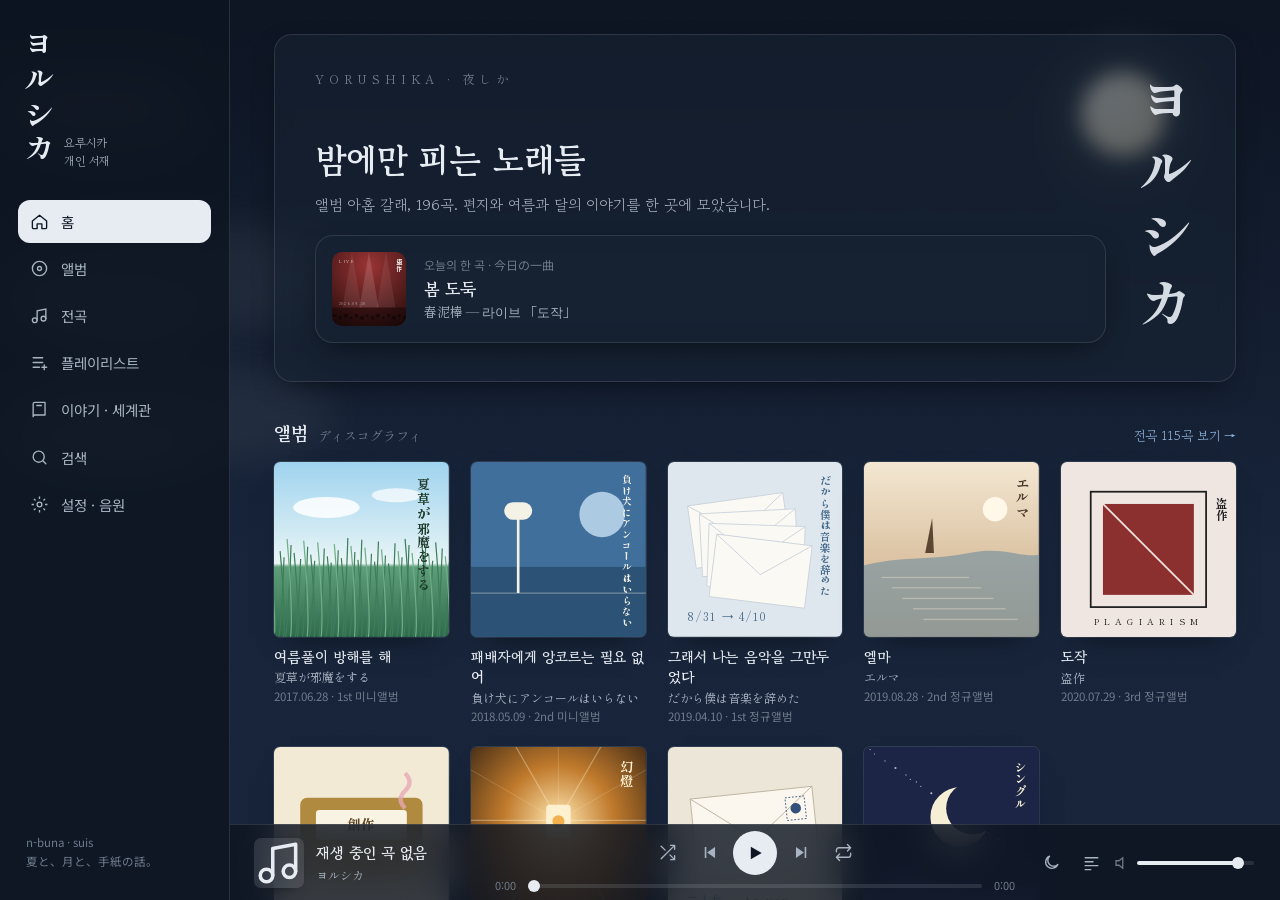
==== commit 935ad26d: "전곡 재생이 안 나오던 문제: 재생이 멈춰 있을 때 넘기기·되살리기 - YouTube: 오류 없이 12초 동안 시작되지 않는 영상은 실패로 보고 다음 곡으로(연속 4곡까지) - 연" ====
--- a/docs/index.html
+++ b/docs/index.html
@@ -1797,6 +1797,9 @@
     await this.load();
     if (this.cur !== src) return;
     const s = Math.max(0, Math.floor(this.off + (start || 0)));
+    clearTimeout(this._wd); this._started = false;
+    if (autoplay) this._wd = setTimeout(() => { if (this.cur === src && !this._started && !this.lastErr && !this._userPause) this._error('stall'); }, 12000);
+    this._userPause = false;
     if (src.list){ const o = { list:src.list, listType:'playlist', index:src.index, startSeconds:s }; autoplay ? this.p.loadPlaylist(o) : this.p.cuePlaylist(o); }
     else { const o = { videoId:src.v, startSeconds:s }; if (this.end > s) o.endSeconds = this.end; autoplay ? this.p.loadVideoById(o) : this.p.cueVideoById(o); }
     this._tick();
@@ -1805,6 +1808,7 @@
   _state(st){
     if (!this.cur) return;
     if (st === 1){
+      this._started = true; clearTimeout(this._wd);
       if (this.cur.list && !this._armed){ try{ if (this.p.getPlaylistIndex() === this.cur.index) this._armed = true; }catch(e){} }
       this._meta(); const d = this.duration; if (isFinite(d) && d !== this._dur){ this._dur = d; this.dispatchEvent(new Event('loadedmetadata')); }
       if (this._p){ this._p = false; this.dispatchEvent(new Event('play')); }
@@ -1820,7 +1824,7 @@
     this.dispatchEvent(new Event('timeupdate'));
     if (!this._p) this._timer = setTimeout(() => this._tick(), 250);
   }
-  _error(code){ this.lastErr = code; this._p = true; clearTimeout(this._timer); this.dispatchEvent(new Event('error')); }
+  _error(code){ this.lastErr = code; this._p = true; clearTimeout(this._timer); clearTimeout(this._wd); this.dispatchEvent(new Event('error')); }
   /* raw = 영상 속 실제 위치, currentTime/duration = 곡 구간 기준(공연 전체 영상에서 한 곡만 잘라 들을 때) */
   get raw(){ if (!this.p || !this.cur) return 0; let t = 0; try{ t = this.p.getCurrentTime() || 0; }catch(e){}
     const now = performance.now(); if (t !== this._lt){ this._lt = t; this._la = now; }
@@ -1832,8 +1836,8 @@
   get paused(){ return this._p; }
   get volume(){ return this._vol; } set volume(v){ this._vol = v; try{ this.p && this.p.setVolume(Math.round(v*100)); }catch(e){} }
   play(){ try{ this.p && this.p.playVideo(); }catch(e){} return Promise.resolve(); }
-  pause(){ try{ this.p && this.p.pauseVideo(); }catch(e){} }
-  stop(){ try{ this.p && this.p.stopVideo(); }catch(e){} clearTimeout(this._timer); const was = !this._p; this._p = true; this.cur = null; this.title = ''; if (was) this.dispatchEvent(new Event('pause')); }
+  pause(){ this._userPause = true; try{ this.p && this.p.pauseVideo(); }catch(e){} }
+  stop(){ try{ this.p && this.p.stopVideo(); }catch(e){} clearTimeout(this._timer); clearTimeout(this._wd); const was = !this._p; this._p = true; this.cur = null; this.title = ''; if (was) this.dispatchEvent(new Event('pause')); }
   url(){ const c = this.cur; if (!c) return 'https://www.youtube.com/@nbuna'; if (this.vid) return 'https://www.youtube.com/watch?v=' + this.vid + (c.list ? '&list=' + c.list : '') + (this.off ? '&t=' + Math.floor(this.off) : ''); return 'https://www.youtube.com/watch?list=' + c.list + '&index=' + (c.index + 1); }
 }
 /* 스트리밍 앱 연동 엔진 — 소리는 Spotify·YouTube Music 등이 내고, 여기서는 그 앱의 재생 상태를 비춘다(안드로이드 앱 전용) */
@@ -1924,9 +1928,10 @@
 audio.addEventListener('meta', () => { ytFails = 0; positionYT(); const e = $('#ytNow'); if (e) e.textContent = ytEng.title; });
 audio.addEventListener('error', () => {
   if (audio.eng !== ytEng) return; const id = cur(), s = SONGS[id]; const c = ytEng.lastErr; ytFails++;
-  toast(`「${s ? s.kr : ''}」 ${c===101||c===150 ? '영상은 앱 안 재생이 막혀 있어요' : c===100 ? '영상을 찾을 수 없어요' : '영상을 재생하지 못했어요'} — ↗ 버튼으로 YouTube에서 열 수 있어요`);
+  toast(`「${s ? s.kr : ''}」 ${c===101||c===150 ? '영상은 앱 안 재생이 막혀 있어요' : c===100 ? '영상을 찾을 수 없어요' : c==='stall' ? '영상이 12초 동안 시작되지 않아요' : '영상을 재생하지 못했어요'} — ↗ 버튼으로 YouTube에서 열 수 있어요`);
   updateBar();
-  if (ytFails < 3 && state.qi < state.queue.length - 1) setTimeout(() => { if (cur() === id && audio.eng === ytEng && ytEng.lastErr) next(true); }, 2600);
+  if (ytFails < 4 && state.qi < state.queue.length - 1) setTimeout(() => { if (cur() === id && audio.eng === ytEng && ytEng.lastErr) next(true); }, 2600);
+  else if (ytFails >= 4) setTimeout(() => toast('영상이 연속으로 재생되지 않아 멈췄어요 — 인터넷 연결을 확인하거나 다른 곡을 눌러 주세요'), 2800);
 });
 window.yoruBg = () => { if (audio.eng === ytEng && !audio.paused) audio.pause(); saveSession(); };
 let curURL = null;
@@ -1935,7 +1940,7 @@
   const id = cur(); if (!id) return;
   if (state.mode === 'ext'){
     if (!NATIVE) { state.mode = 'yt'; return loadAndPlay(startAt, autoplay); }
-    audio.use(extEng); loadedId = id; if (autoplay) extReqAt = Date.now();
+    audio.use(extEng); loadedId = id; if (autoplay){ extReqAt = Date.now(); extSkipSeen = 0; extGave = false; }
     const items = state.queue.map(x => ({ id:x, q:extQuery(x), key:norm(SONGS[x].jp), title:baseTitle(SONGS[x].jp) }));
     let r = 'error'; try{ r = YoruNative.extSetQueue(JSON.stringify(items), state.qi, state.repeat, extPkg(), !!autoplay); }catch(e){}
     if (autoplay){ extEng._t = 0; extEng._at = performance.now(); extEng._d = NaN; extEng._p = false; extEng.dispatchEvent(new Event('play'));
@@ -1946,7 +1951,7 @@
     updateBar(); saveSession(); if (autoplay && $('#np').classList.contains('open')) { npSong = id; renderNP(); }
     return r === 'session' || r === 'intent' || r === 'ok';
   }
-  if (state.mode === 'yt' && !ytTemp && extOn() && streamable(id)){         // 예전 YouTube 대기열을 이어 들을 때도 연동 앱으로
+  if (state.mode === 'yt' && !ytTemp && !extOffQueue && extOn() && streamable(id)){         // 예전 YouTube 대기열을 이어 들을 때도 연동 앱으로
     const q = state.queue.filter(streamable); state.queue = q; state.qi = Math.max(0, q.indexOf(id)); state.mode = 'ext'; return loadAndPlay(startAt, autoplay);
   }
   if (state.mode === 'yt' && autoplay && NATIVE && !extOn() && streamable(id) && EXT_INST.length && !sessionStorage.getItem('extHint')){
@@ -2015,11 +2020,26 @@
 }
 if (NATIVE) setInterval(nativePoll, 250);
 /* 연동 앱 상태 읽기: 지금 곡·위치를 비추고, 요루시카 곡을 듣고 있으면 따라간다 */
-let extReqAt = 0, extForeign = false;
+let extReqAt = 0, extForeign = false, extSkipSeen = 0, extGave = false, extOffQueue = false;
+/* 연동 앱이 연속으로 곡을 틀지 못함 → 같은 대기열을 YouTube 공식 영상으로 이어서 */
+function extFallback(atId){
+  const c = atId && state.queue.includes(atId) ? atId : cur();
+  const rest = state.queue.slice(Math.max(0, state.queue.indexOf(c)));
+  const q = rest.filter(x => !!ytOf(x));
+  try{ YoruNative.extStopQueue(); }catch(e){}
+  if (!q.length){ toast(`${extName()}에서 재생되지 않아요 — 연동 앱을 한 번 열어 둔 뒤 다시 눌러 주세요`); audio.use(localEng); updateBar(); return; }
+  toast(`${extName()}에서 재생되지 않아 YouTube 공식 영상으로 이어서 틀어요`);
+  extOffQueue = true; state.mode = 'yt'; state.queue = q; state.qi = 0; ytFails = 0; loadAndPlay();
+}
 function extPoll(){
   let st; try{ st = JSON.parse(YoruNative.extState()); }catch(e){ return; }
   const had = !!extInfo.access; extInfo = st || { access:false };
   if (had !== !!extInfo.access && /^#\/settings/.test(location.hash) && !$('#np').classList.contains('open')){ const y = $('#main').scrollTop; render(); $('#main').scrollTop = y; }
+  const q = st && st.q;
+  if (q && audio.eng === extEng && Date.now() - extReqAt > 1500){
+    if (q.skipped > extSkipSeen){ extSkipSeen = q.skipped; toast(`${extName()}이(가) 곡을 틀지 않아 다음 곡으로 넘겼어요`); }
+    if (q.gaveUp && !extGave){ extGave = true; extFallback(q.id); return; }
+  }
   if (!st || !st.title) return;
   const id = extMatch(st.title, st.artist, st.album), E = extEng;
   if (audio.eng === extEng){
@@ -2051,6 +2071,7 @@
   let first = ok(f0) ? f0 : q[0];
   if (shuf){ q = q.sort(()=>Math.random()-.5); first = q[0]; }
   if (mode === 'yt') ytFails = 0;
+  extOffQueue = false;
   state.mode = mode; state.queue = q; state.qi = q.indexOf(first); state.shuffle = shuf; LS.set('shuffle', shuf); loadAndPlay();
 }
 function playOne(id, ctxIds){
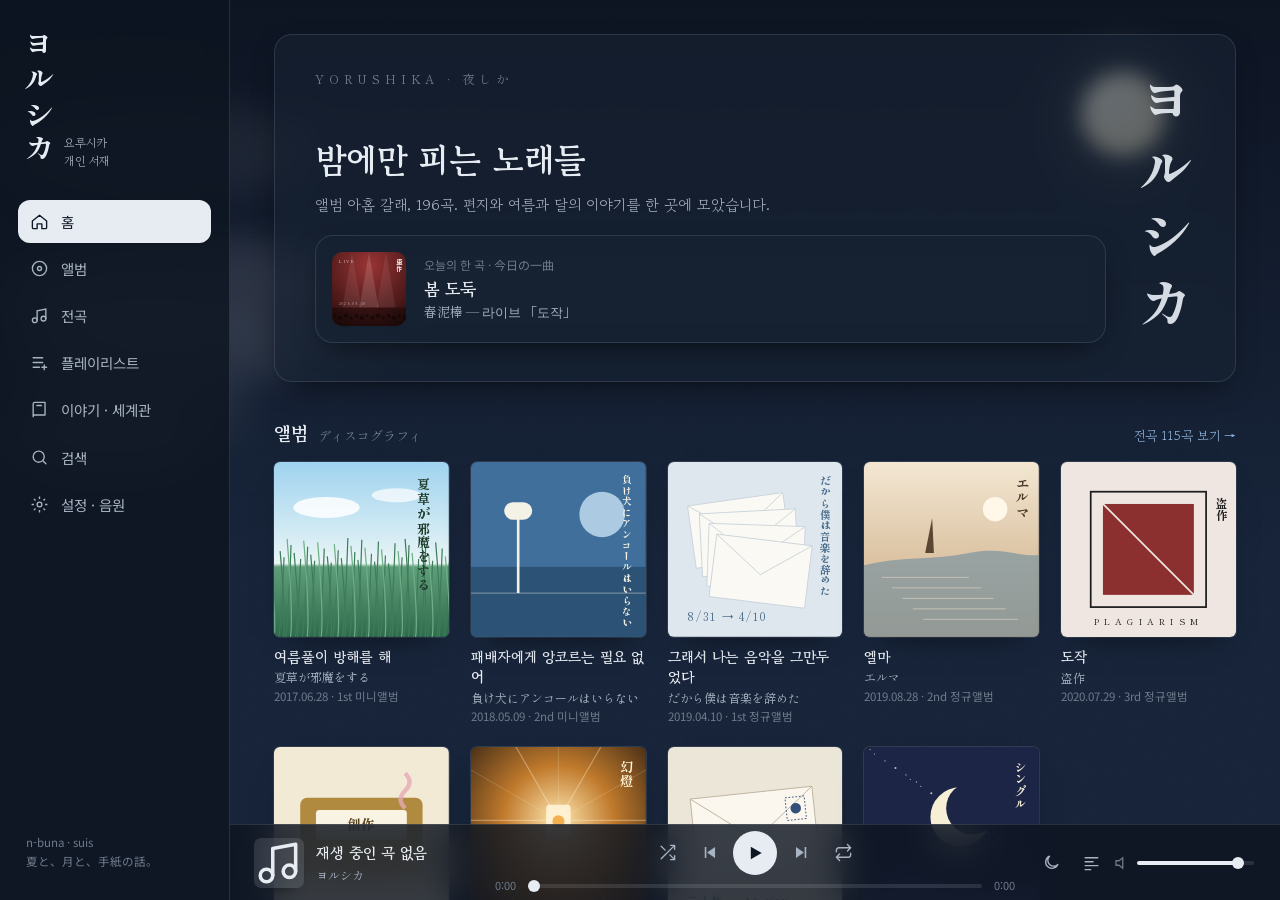
==== commit 20172ea4: "Spotify 화면 없이 재생, 라이브 영상 없는 라이브 곡은 원곡으로 - 연동 앱 세션이 없으면 미디어 브라우저 서비스에 붙어 화면 없이 재생 요청 - 그래도 안 되면 앱을 열고" ====
--- a/docs/index.html
+++ b/docs/index.html
@@ -1905,7 +1905,8 @@
   const L = YT_LIST[s.album]; if (L){ const i = L.order ? L.order.indexOf(s.jp) : s.no - 1; if (i >= 0) return { list:L.list, index:i, kind:'list' }; }
   return null;
 }
-const playable = id => state.hasAudio.has(id) || (extOn() && streamable(id)) || !!ytOf(id);
+const liveAlt = id => { const s = SONGS[id]; return s && s.live && !ytOf(id) && !state.hasAudio.has(id) && s.orig && SONGS[s.orig] ? s.orig : null; };
+const playable = id => state.hasAudio.has(id) || (extOn() && streamable(id)) || !!ytOf(id) || (!!liveAlt(id) && playable(liveAlt(id)));
 const ytLabel = y => !y ? '없음' : ({ user:'직접 연결한 영상 ✓', mv:'공식 영상·음원 ✓', live:'공식 라이브 영상 ✓', 'user-seg':'직접 맞춘 공연 영상 구간 ✓', find:'공연 영상에서 구간 찾는 중',
   seg: y.est ? '공식 공연 영상 · 구간 추정(맞추기 가능)' : '공식 공연 영상 구간 ✓', pair2:`공식 라이브 영상 ✓ · 「${y.after}」부터 이어서 나와요` })[y.kind] || `공식 앨범 재생목록 ${y.index+1}번째 ✓`;
 const fmtR = t => { t = Math.max(0, Math.floor(t || 0)); const h = Math.floor(t/3600), m = Math.floor(t%3600/60), x = t%60; return (h ? h+':'+String(m).padStart(2,'0') : m) + ':' + String(x).padStart(2,'0'); };
@@ -1946,10 +1947,10 @@
     if (autoplay){ extEng._t = 0; extEng._at = performance.now(); extEng._d = NaN; extEng._p = false; extEng.dispatchEvent(new Event('play'));
       state.recent = [id, ...state.recent.filter(x=>x!==id)].slice(0,30); LS.set('recent', state.recent);
       const S = SONGS[id];
-      toast({ session:`「${S.kr}」 — ${extName()}에서 재생해요`, intent:`${extName()}을(를) 열어 재생해요 — 돌아오면 가사가 따라가요`, search:`${extName()} 검색 화면을 열었어요 — 「${S.jp}」를 눌러 주세요`,
+      toast({ session:`「${S.kr}」 — ${extName()}에서 재생해요`, browser:`「${S.kr}」 — ${extName()}에서 재생해요`, intent:`${extName()}을(를) 열어 재생해요 — 돌아오면 가사가 따라가요`, search:`${extName()} 검색 화면을 열었어요 — 「${S.jp}」를 눌러 주세요`,
         noapp:`${extName()}이(가) 설치돼 있지 않아요 — 설정에서 연동 앱을 바꿔 주세요`, noaccess:'알림 접근 권한이 꺼져 있어요 — 설정 → 스트리밍 앱 연동', error:'연동 앱에 재생을 요청하지 못했어요' }[r] || `${extName()}에서 재생해요`); }
     updateBar(); saveSession(); if (autoplay && $('#np').classList.contains('open')) { npSong = id; renderNP(); }
-    return r === 'session' || r === 'intent' || r === 'ok';
+    return r === 'session' || r === 'browser' || r === 'intent' || r === 'ok';
   }
   if (state.mode === 'yt' && !ytTemp && !extOffQueue && extOn() && streamable(id)){         // 예전 YouTube 대기열을 이어 들을 때도 연동 앱으로
     const q = state.queue.filter(streamable); state.queue = q; state.qi = Math.max(0, q.indexOf(id)); state.mode = 'ext'; return loadAndPlay(startAt, autoplay);
@@ -2063,6 +2064,10 @@
 function resume(){ if (cur() && loadedId===cur() && engReady()) return audio.play().catch(()=>{}); if (cur()) return loadAndPlay(); toggle(); }
 /* 재생 방식은 대기열 단위로 정한다 — 누른 곡에 음원 파일이 있으면 로컬, 없으면 YouTube 공식 영상 */
 function playQueue(ids, start=0, shuf=false){
+  /* 라이브 영상이 없는 라이브 곡은 원곡으로 바꿔 넣는다 */
+  let swapped = 0;
+  const mapped = ids.map(x => { const a = liveAlt(x); if (a){ swapped++; return a; } return x; });
+  if (swapped){ const f = mapped[start] ?? mapped[0]; ids = mapped.filter((x,i) => i === 0 || x !== mapped[i-1]); start = Math.max(0, ids.indexOf(f)); setTimeout(() => toast(`공식 라이브 영상이 없는 ${swapped}곡은 원곡으로 들려줘요`), 1800); }
   const f0 = ids[start] ?? ids[0];
   const mode = state.hasAudio.has(f0) ? 'local' : (extOn() && streamable(f0)) ? 'ext' : ytOf(f0) ? 'yt' : ids.some(x=>state.hasAudio.has(x)) ? 'local' : extOn() && ids.some(streamable) ? 'ext' : 'yt';
   const ok = mode === 'local' ? (x => state.hasAudio.has(x)) : mode === 'ext' ? streamable : (x => !!ytOf(x));
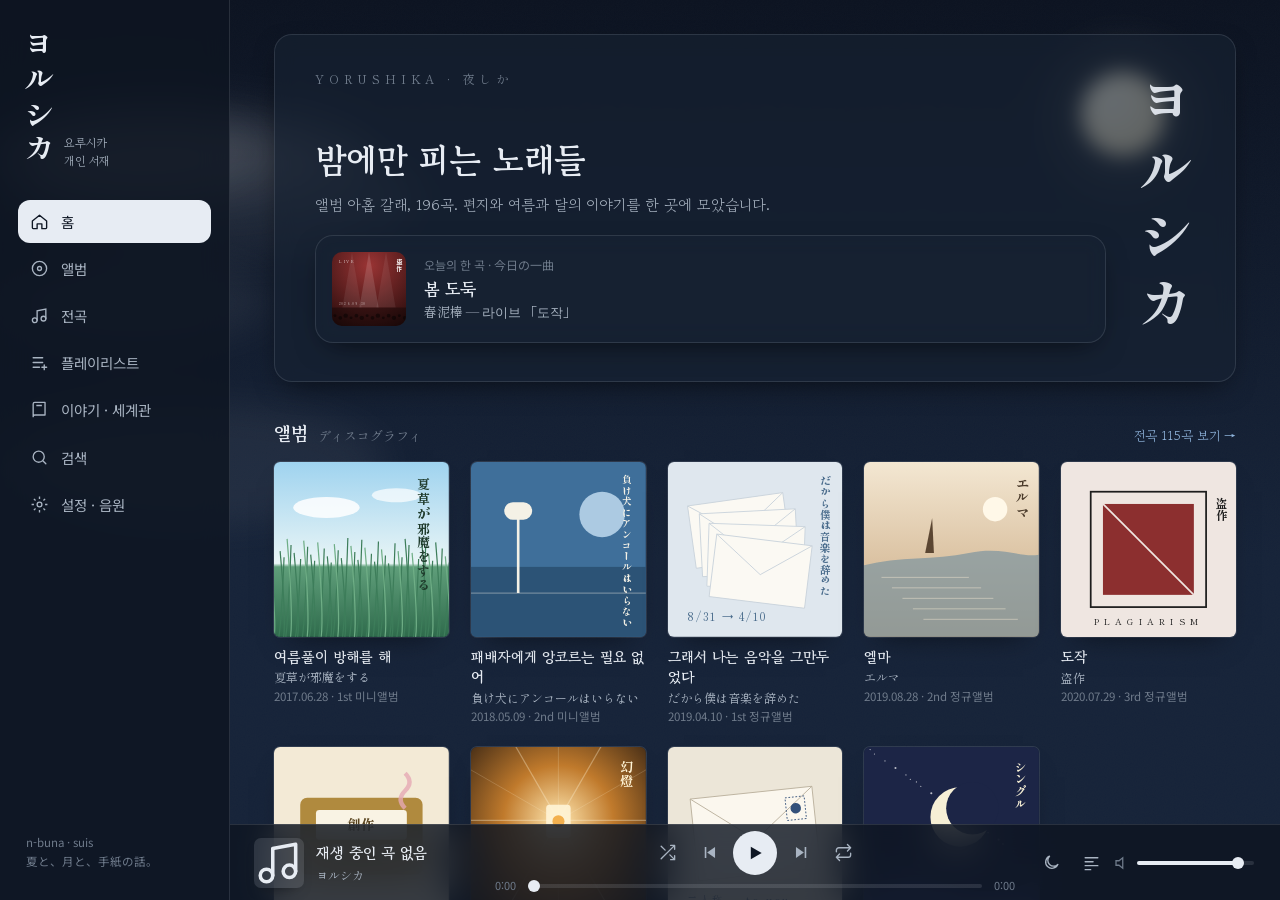
==== commit 8f469a43: "기본 재생을 YouTube 공식 영상으로, 연동 앱은 직접 켠 경우에만 - Spotify가 외부 앱의 곡 지정 재생 요청을 무시해 소리가 안 나고 예전 대기열로 되돌아가던 문제 -" ====
--- a/docs/index.html
+++ b/docs/index.html
@@ -1493,7 +1493,7 @@
     <p class="tiny" style="margin:12px 0 0">· 화면을 끄거나 앱을 나가면 멈춰요. YouTube 정책상 백그라운드 재생이 안 되고, 잠금화면·버즈 조작도 음원 파일로 들을 때만 돼요.<br>· 영상이 없는 곡은 곡 정보 → 'YouTube 링크 직접 연결'에 주소를 붙여 넣으면 돼요. 공연 전체 영상이 있는 라이브는 '공연 전체 영상에서 이 곡 찾기'로 구간을 맞출 수 있어요.<br>· claude.ai 미리보기 화면에서는 YouTube가 막혀 있어요. 설치한 앱이나 웹 주소에서 열면 동작합니다.</p></div>`; })()}
   ${(()=>{ if (!NATIVE) return `<div class="card set"><h3>스트리밍 앱 연동</h3><p>Spotify·YouTube Music으로 재생하고, 그 앱에서 듣는 곡의 가사·이야기를 이 앱에서 따라 보여 주는 기능이에요. 다른 앱의 재생 정보를 읽어야 해서 안드로이드 앱(APK)에서만 쓸 수 있어요.</p></div>`;
     const apps = extApps();
-    const acc = !!extInfo.access, pref = LS.get('srcPref','auto') === 'yt' ? 'yt' : 'ext', fol = LS.get('extFollow', true), cur0 = extPkg();
+    const acc = !!extInfo.access, pref = LS.get('srcPref','auto') === 'ext' ? 'ext' : 'yt', fol = LS.get('extFollow', true), cur0 = extPkg();
     return `<div class="card set" id="extCard"><h3>스트리밍 앱 연동</h3><p>음원 파일이 없는 곡을 Spotify·YouTube Music 같은 앱으로 재생하고, 그 앱에서 듣는 요루시카 곡의 가사와 이야기를 여기서 따라 보여 줘요. 소리는 그 앱이 내기 때문에 화면을 꺼도, 앱을 나가도 계속 재생되고 잠금화면·버즈 조작도 그 앱 그대로 돼요.</p>
     <div class="upd-row">${acc ? '<span class="chip">알림 접근 허용됨 ✓</span>' : `<button class="btn pri" data-act="extperm">${ic('clock')} 알림 접근 권한 켜기</button>`}
       ${apps.length ? apps.map(a=>`<button class="btn sm ${a.pkg===cur0?'pri':''}" data-act="extapp" data-pkg="${esc(a.pkg)}">${esc(a.label)}${a.pkg===cur0?' ✓':''}</button>`).join('') : '<span class="tiny">Spotify나 YouTube Music이 설치돼 있지 않아요</span>'}
@@ -1871,7 +1871,8 @@
 const extPkg = () => { const pick = LS.get('extApp', ''); if (pick && EXT_INST.some(a=>a.pkg===pick)) return pick; const sp = EXT_INST.find(a=>a.pkg==='com.spotify.music'); return (sp || EXT_INST[0] || {pkg: pick || 'com.spotify.music'}).pkg; };
 const extName = () => EXT_APPS[extPkg()] || '연동 앱';
 /* 기본값 'auto': 권한이 있고 연동 앱이 깔려 있으면 YouTube보다 연동 앱을 먼저 쓴다 */
-const extOn = () => NATIVE && LS.get('srcPref', 'auto') !== 'yt' && !!extInfo.access && EXT_INST.some(a=>a.pkg===extPkg());
+/* Spotify가 외부 앱의 곡 지정 재생 요청을 무시하는 경우가 많아, 이제는 직접 켠 경우에만 연동 앱으로 재생 */
+const extOn = () => NATIVE && LS.get('srcPref', 'auto') === 'ext' && !!extInfo.access && EXT_INST.some(a=>a.pkg===extPkg());
 /* 스트리밍에 있는 곡: 라이브 영상 작품만 제외(『幻燈』은 25곡판이 스트리밍에 있음) */
 const streamable = id => { const s = SONGS[id]; return !!s && !s.live; };
 const extQuery = id => { const s = SONGS[id]; return baseTitle(s.jp) + (s.rr ? ' Re-Recording' : '') + ' ヨルシカ'; };
@@ -2045,6 +2046,7 @@
   const id = extMatch(st.title, st.artist, st.album), E = extEng;
   if (audio.eng === extEng){
     if (Date.now() - extReqAt < 5000 && id !== cur()) return;      // 요청한 곡으로 바뀌기 전
+    if (q && q.active && !q.confirmed && id !== cur()) return;      // 요청한 곡이 아직 안 나옴 — 예전 곡으로 되돌아가지 않음
     const wasP = E._p; extForeign = !id;
     if (!id) return;                                                 // 요루시카가 아닌 곡: 표시는 그대로 둔다
     E._t = (st.pos||0)/1000; E._at = performance.now(); E._d = st.dur > 0 ? st.dur/1000 : NaN; E._p = !st.playing;
